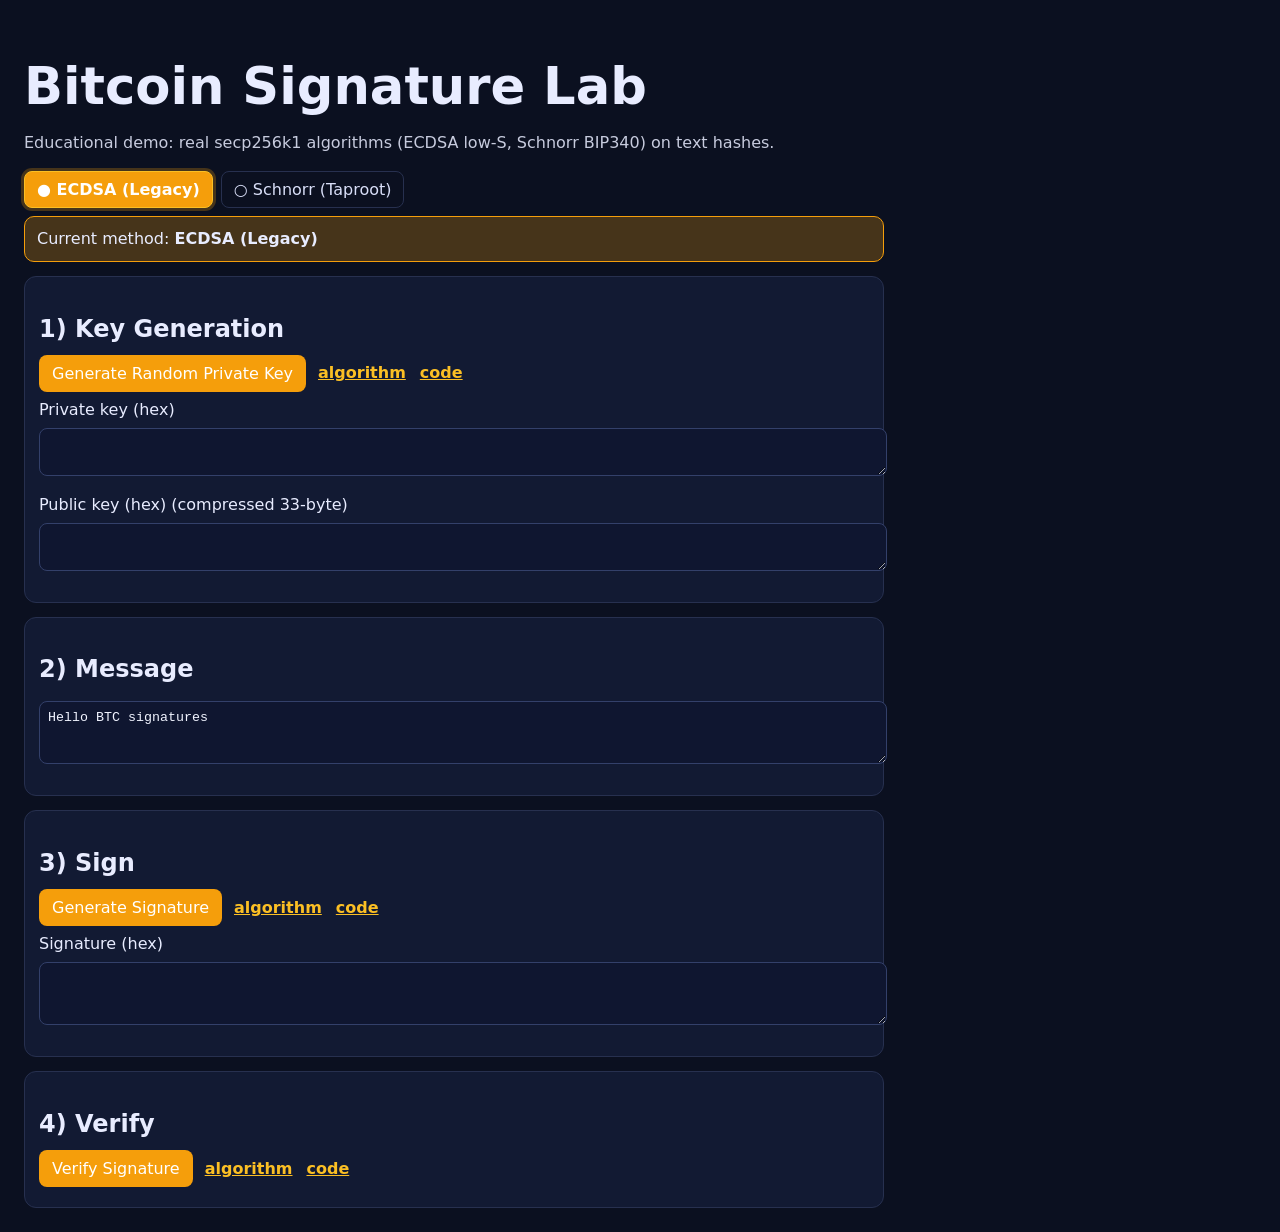
==== btc-signature-lab/index.html @ f8a28fab "Update Bitcoin transaction page" ====
<!doctype html>
<html lang="en">
  <head>
    <meta charset="UTF-8" />
    <meta name="viewport" content="width=device-width, initial-scale=1.0" />
    <title>btc-signature-lab</title>
    <style>:root{font-family:system-ui,Avenir,Helvetica,Arial,sans-serif;line-height:1.5;font-weight:400;color-scheme:light dark;color:#ffffffde;background-color:#242424;font-synthesis:none;text-rendering:optimizeLegibility;-webkit-font-smoothing:antialiased;-moz-osx-font-smoothing:grayscale}a{font-weight:500;color:#646cff;text-decoration:inherit}a:hover{color:#535bf2}body{margin:0;display:flex;place-items:center;min-width:320px;min-height:100vh}h1{font-size:3.2em;line-height:1.1}button{border-radius:8px;border:1px solid transparent;padding:.6em 1.2em;font-size:1em;font-weight:500;font-family:inherit;background-color:#1a1a1a;cursor:pointer;transition:border-color .25s}button:hover{border-color:#646cff}button:focus,button:focus-visible{outline:4px auto -webkit-focus-ring-color}@media(prefers-color-scheme:light){:root{color:#213547;background-color:#fff}a:hover{color:#747bff}button{background-color:#f9f9f9}}:root{font-family:Inter,system-ui,Arial,sans-serif}body{margin:0;background:#0b1020;color:#e8ecff}.container{--accent: #3056ff;--accent-strong: #5d7dff;--accent-soft: rgba(48, 86, 255, .2);--section-border: #27304f;--input-border: #33406a;max-width:980px;margin:0 auto;padding:24px}.container.method-ecdsa{--accent: #f59e0b;--accent-strong: #fbbf24;--accent-soft: rgba(245, 158, 11, .25)}.container.method-schnorr{--accent: #22c55e;--accent-strong: #4ade80;--accent-soft: rgba(34, 197, 94, .25)}h1,h2,h3{margin-bottom:8px}.note{opacity:.85}.method-banner{margin:8px 0 12px;padding:10px 12px;border-radius:10px;border:1px solid var(--accent);background:var(--accent-soft)}section{border:1px solid var(--section-border);border-radius:12px;padding:14px;margin-top:14px;background:#121a33}textarea{width:100%;margin-top:6px;margin-bottom:10px;background:#0f1630;color:#f1f4ff;border:1px solid var(--input-border);border-radius:8px;padding:8px;font-family:ui-monospace,SFMono-Regular,Menlo,monospace}button{background:var(--accent);color:#fff;border:1px solid transparent;border-radius:8px;padding:8px 12px;cursor:pointer;transition:transform .05s ease,background .2s ease,box-shadow .2s ease}.step-action-row{display:flex;align-items:center;gap:12px;flex-wrap:wrap;margin-bottom:6px}.action-btn{display:inline-block;width:auto;text-align:left}button:hover{background:var(--accent-strong);box-shadow:0 0 0 3px var(--accent-soft)}button:active{transform:translateY(1px)}.tabs{display:flex;gap:8px;margin-bottom:8px}.tabs button{background:transparent;border:1px solid var(--section-border);color:#d8def7}.tabs button.active,.tabs button[aria-selected=true]{background:var(--accent);border-color:var(--accent-strong);color:#fff;font-weight:700;box-shadow:0 0 0 3px var(--accent-soft)}.steps details{border:1px solid var(--input-border);border-radius:8px;padding:8px;margin-bottom:8px}pre{white-space:pre-wrap;word-break:break-all}.step-links{display:flex;gap:14px;margin:0}.step-links a{color:var(--accent-strong);text-decoration:underline;font-weight:600}.modal-backdrop{position:fixed;inset:0;background:#0000008c;display:flex;align-items:center;justify-content:center;padding:16px;z-index:9999}.modal{width:min(900px,100%);max-height:85vh;overflow:auto;background:#111a32;border:1px solid var(--accent);border-radius:12px;padding:12px}.modal-header{display:flex;align-items:center;justify-content:space-between;margin-bottom:8px}.ok{color:#6ef6a7}.bad{color:#ff8e8e}
</style>
  </head>
  <body>
    <div id="root"></div>
    <script>(function(){const o=document.createElement("link").relList;if(o&&o.supports&&o.supports("modulepreload"))return;for(const m of document.querySelectorAll('link[rel="modulepreload"]'))s(m);new MutationObserver(m=>{for(const E of m)if(E.type==="childList")for(const O of E.addedNodes)O.tagName==="LINK"&&O.rel==="modulepreload"&&s(O)}).observe(document,{childList:!0,subtree:!0});function r(m){const E={};return m.integrity&&(E.integrity=m.integrity),m.referrerPolicy&&(E.referrerPolicy=m.referrerPolicy),m.crossOrigin==="use-credentials"?E.credentials="include":m.crossOrigin==="anonymous"?E.credentials="omit":E.credentials="same-origin",E}function s(m){if(m.ep)return;m.ep=!0;const E=r(m);fetch(m.href,E)}})();var Pf={exports:{}},ku={};var py;function Lm(){if(py)return ku;py=1;var i=Symbol.for("react.transitional.element"),o=Symbol.for("react.fragment");function r(s,m,E){var O=null;if(E!==void 0&&(O=""+E),m.key!==void 0&&(O=""+m.key),"key"in m){E={};for(var B in m)B!=="key"&&(E[B]=m[B])}else E=m;return m=E.ref,{$$typeof:i,type:s,key:O,ref:m!==void 0?m:null,props:E}}return ku.Fragment=o,ku.jsx=r,ku.jsxs=r,ku}var Ay;function Vm(){return Ay||(Ay=1,Pf.exports=Lm()),Pf.exports}var X=Vm(),ts={exports:{}},W={};var Ey;function Km(){if(Ey)return W;Ey=1;var i=Symbol.for("react.transitional.element"),o=Symbol.for("react.portal"),r=Symbol.for("react.fragment"),s=Symbol.for("react.strict_mode"),m=Symbol.for("react.profiler"),E=Symbol.for("react.consumer"),O=Symbol.for("react.context"),B=Symbol.for("react.forward_ref"),z=Symbol.for("react.suspense"),b=Symbol.for("react.memo"),U=Symbol.for("react.lazy"),M=Symbol.for("react.activity"),R=Symbol.iterator;function L(h){return h===null||typeof h!="object"?null:(h=R&&h[R]||h["@@iterator"],typeof h=="function"?h:null)}var V={isMounted:function(){return!1},enqueueForceUpdate:function(){},enqueueReplaceState:function(){},enqueueSetState:function(){}},K=Object.assign,ot={};function nt(h,D,C){this.props=h,this.context=D,this.refs=ot,this.updater=C||V}nt.prototype.isReactComponent={},nt.prototype.setState=function(h,D){if(typeof h!="object"&&typeof h!="function"&&h!=null)throw Error("takes an object of state variables to update or a function which returns an object of state variables.");this.updater.enqueueSetState(this,h,D,"setState")},nt.prototype.forceUpdate=function(h){this.updater.enqueueForceUpdate(this,h,"forceUpdate")};function it(){}it.prototype=nt.prototype;function et(h,D,C){this.props=h,this.context=D,this.refs=ot,this.updater=C||V}var xt=et.prototype=new it;xt.constructor=et,K(xt,nt.prototype),xt.isPureReactComponent=!0;var kt=Array.isArray;function _t(){}var I={H:null,A:null,T:null,S:null},Jt=Object.prototype.hasOwnProperty;function bl(h,D,C){var Y=C.ref;return{$$typeof:i,type:h,key:D,ref:Y!==void 0?Y:null,props:C}}function J(h,D){return bl(h.type,D,h.props)}function il(h){return typeof h=="object"&&h!==null&&h.$$typeof===i}function $t(h){var D={"=":"=0",":":"=2"};return"$"+h.replace(/[=:]/g,function(C){return D[C]})}var Le=/\/+/g;function Kl(h,D){return typeof h=="object"&&h!==null&&h.key!=null?$t(""+h.key):D.toString(36)}function Cl(h){switch(h.status){case"fulfilled":return h.value;case"rejected":throw h.reason;default:switch(typeof h.status=="string"?h.then(_t,_t):(h.status="pending",h.then(function(D){h.status==="pending"&&(h.status="fulfilled",h.value=D)},function(D){h.status==="pending"&&(h.status="rejected",h.reason=D)})),h.status){case"fulfilled":return h.value;case"rejected":throw h.reason}}throw h}function x(h,D,C,Y,k){var P=typeof h;(P==="undefined"||P==="boolean")&&(h=null);var yt=!1;if(h===null)yt=!0;else switch(P){case"bigint":case"string":case"number":yt=!0;break;case"object":switch(h.$$typeof){case i:case o:yt=!0;break;case U:return yt=h._init,x(yt(h._payload),D,C,Y,k)}}if(yt)return k=k(h),yt=Y===""?"."+Kl(h,0):Y,kt(k)?(C="",yt!=null&&(C=yt.replace(Le,"$&/")+"/"),x(k,D,C,"",function(eu){return eu})):k!=null&&(il(k)&&(k=J(k,C+(k.key==null||h&&h.key===k.key?"":(""+k.key).replace(Le,"$&/")+"/")+yt)),D.push(k)),1;yt=0;var Ft=Y===""?".":Y+":";if(kt(h))for(var Dt=0;Dt<h.length;Dt++)Y=h[Dt],P=Ft+Kl(Y,Dt),yt+=x(Y,D,C,P,k);else if(Dt=L(h),typeof Dt=="function")for(h=Dt.call(h),Dt=0;!(Y=h.next()).done;)Y=Y.value,P=Ft+Kl(Y,Dt++),yt+=x(Y,D,C,P,k);else if(P==="object"){if(typeof h.then=="function")return x(Cl(h),D,C,Y,k);throw D=String(h),Error("Objects are not valid as a React child (found: "+(D==="[object Object]"?"object with keys {"+Object.keys(h).join(", ")+"}":D)+"). If you meant to render a collection of children, use an array instead.")}return yt}function N(h,D,C){if(h==null)return h;var Y=[],k=0;return x(h,Y,"","",function(P){return D.call(C,P,k++)}),Y}function w(h){if(h._status===-1){var D=h._result;D=D(),D.then(function(C){(h._status===0||h._status===-1)&&(h._status=1,h._result=C)},function(C){(h._status===0||h._status===-1)&&(h._status=2,h._result=C)}),h._status===-1&&(h._status=0,h._result=D)}if(h._status===1)return h._result.default;throw h._result}var mt=typeof reportError=="function"?reportError:function(h){if(typeof window=="object"&&typeof window.ErrorEvent=="function"){var D=new window.ErrorEvent("error",{bubbles:!0,cancelable:!0,message:typeof h=="object"&&h!==null&&typeof h.message=="string"?String(h.message):String(h),error:h});if(!window.dispatchEvent(D))return}else if(typeof process=="object"&&typeof process.emit=="function"){process.emit("uncaughtException",h);return}console.error(h)},pt={map:N,forEach:function(h,D,C){N(h,function(){D.apply(this,arguments)},C)},count:function(h){var D=0;return N(h,function(){D++}),D},toArray:function(h){return N(h,function(D){return D})||[]},only:function(h){if(!il(h))throw Error("React.Children.only expected to receive a single React element child.");return h}};return W.Activity=M,W.Children=pt,W.Component=nt,W.Fragment=r,W.Profiler=m,W.PureComponent=et,W.StrictMode=s,W.Suspense=z,W.__CLIENT_INTERNALS_DO_NOT_USE_OR_WARN_USERS_THEY_CANNOT_UPGRADE=I,W.__COMPILER_RUNTIME={__proto__:null,c:function(h){return I.H.useMemoCache(h)}},W.cache=function(h){return function(){return h.apply(null,arguments)}},W.cacheSignal=function(){return null},W.cloneElement=function(h,D,C){if(h==null)throw Error("The argument must be a React element, but you passed "+h+".");var Y=K({},h.props),k=h.key;if(D!=null)for(P in D.key!==void 0&&(k=""+D.key),D)!Jt.call(D,P)||P==="key"||P==="__self"||P==="__source"||P==="ref"&&D.ref===void 0||(Y[P]=D[P]);var P=arguments.length-2;if(P===1)Y.children=C;else if(1<P){for(var yt=Array(P),Ft=0;Ft<P;Ft++)yt[Ft]=arguments[Ft+2];Y.children=yt}return bl(h.type,k,Y)},W.createContext=function(h){return h={$$typeof:O,_currentValue:h,_currentValue2:h,_threadCount:0,Provider:null,Consumer:null},h.Provider=h,h.Consumer={$$typeof:E,_context:h},h},W.createElement=function(h,D,C){var Y,k={},P=null;if(D!=null)for(Y in D.key!==void 0&&(P=""+D.key),D)Jt.call(D,Y)&&Y!=="key"&&Y!=="__self"&&Y!=="__source"&&(k[Y]=D[Y]);var yt=arguments.length-2;if(yt===1)k.children=C;else if(1<yt){for(var Ft=Array(yt),Dt=0;Dt<yt;Dt++)Ft[Dt]=arguments[Dt+2];k.children=Ft}if(h&&h.defaultProps)for(Y in yt=h.defaultProps,yt)k[Y]===void 0&&(k[Y]=yt[Y]);return bl(h,P,k)},W.createRef=function(){return{current:null}},W.forwardRef=function(h){return{$$typeof:B,render:h}},W.isValidElement=il,W.lazy=function(h){return{$$typeof:U,_payload:{_status:-1,_result:h},_init:w}},W.memo=function(h,D){return{$$typeof:b,type:h,compare:D===void 0?null:D}},W.startTransition=function(h){var D=I.T,C={};I.T=C;try{var Y=h(),k=I.S;k!==null&&k(C,Y),typeof Y=="object"&&Y!==null&&typeof Y.then=="function"&&Y.then(_t,mt)}catch(P){mt(P)}finally{D!==null&&C.types!==null&&(D.types=C.types),I.T=D}},W.unstable_useCacheRefresh=function(){return I.H.useCacheRefresh()},W.use=function(h){return I.H.use(h)},W.useActionState=function(h,D,C){return I.H.useActionState(h,D,C)},W.useCallback=function(h,D){return I.H.useCallback(h,D)},W.useContext=function(h){return I.H.useContext(h)},W.useDebugValue=function(){},W.useDeferredValue=function(h,D){return I.H.useDeferredValue(h,D)},W.useEffect=function(h,D){return I.H.useEffect(h,D)},W.useEffectEvent=function(h){return I.H.useEffectEvent(h)},W.useId=function(){return I.H.useId()},W.useImperativeHandle=function(h,D,C){return I.H.useImperativeHandle(h,D,C)},W.useInsertionEffect=function(h,D){return I.H.useInsertionEffect(h,D)},W.useLayoutEffect=function(h,D){return I.H.useLayoutEffect(h,D)},W.useMemo=function(h,D){return I.H.useMemo(h,D)},W.useOptimistic=function(h,D){return I.H.useOptimistic(h,D)},W.useReducer=function(h,D,C){return I.H.useReducer(h,D,C)},W.useRef=function(h){return I.H.useRef(h)},W.useState=function(h){return I.H.useState(h)},W.useSyncExternalStore=function(h,D,C){return I.H.useSyncExternalStore(h,D,C)},W.useTransition=function(){return I.H.useTransition()},W.version="19.2.4",W}var Ty;function rs(){return Ty||(Ty=1,ts.exports=Km()),ts.exports}var Ml=rs(),ls={exports:{}},$u={},es={exports:{}},as={};var zy;function Jm(){return zy||(zy=1,(function(i){function o(x,N){var w=x.length;x.push(N);t:for(;0<w;){var mt=w-1>>>1,pt=x[mt];if(0<m(pt,N))x[mt]=N,x[w]=pt,w=mt;else break t}}function r(x){return x.length===0?null:x[0]}function s(x){if(x.length===0)return null;var N=x[0],w=x.pop();if(w!==N){x[0]=w;t:for(var mt=0,pt=x.length,h=pt>>>1;mt<h;){var D=2*(mt+1)-1,C=x[D],Y=D+1,k=x[Y];if(0>m(C,w))Y<pt&&0>m(k,C)?(x[mt]=k,x[Y]=w,mt=Y):(x[mt]=C,x[D]=w,mt=D);else if(Y<pt&&0>m(k,w))x[mt]=k,x[Y]=w,mt=Y;else break t}}return N}function m(x,N){var w=x.sortIndex-N.sortIndex;return w!==0?w:x.id-N.id}if(i.unstable_now=void 0,typeof performance=="object"&&typeof performance.now=="function"){var E=performance;i.unstable_now=function(){return E.now()}}else{var O=Date,B=O.now();i.unstable_now=function(){return O.now()-B}}var z=[],b=[],U=1,M=null,R=3,L=!1,V=!1,K=!1,ot=!1,nt=typeof setTimeout=="function"?setTimeout:null,it=typeof clearTimeout=="function"?clearTimeout:null,et=typeof setImmediate<"u"?setImmediate:null;function xt(x){for(var N=r(b);N!==null;){if(N.callback===null)s(b);else if(N.startTime<=x)s(b),N.sortIndex=N.expirationTime,o(z,N);else break;N=r(b)}}function kt(x){if(K=!1,xt(x),!V)if(r(z)!==null)V=!0,_t||(_t=!0,$t());else{var N=r(b);N!==null&&Cl(kt,N.startTime-x)}}var _t=!1,I=-1,Jt=5,bl=-1;function J(){return ot?!0:!(i.unstable_now()-bl<Jt)}function il(){if(ot=!1,_t){var x=i.unstable_now();bl=x;var N=!0;try{t:{V=!1,K&&(K=!1,it(I),I=-1),L=!0;var w=R;try{l:{for(xt(x),M=r(z);M!==null&&!(M.expirationTime>x&&J());){var mt=M.callback;if(typeof mt=="function"){M.callback=null,R=M.priorityLevel;var pt=mt(M.expirationTime<=x);if(x=i.unstable_now(),typeof pt=="function"){M.callback=pt,xt(x),N=!0;break l}M===r(z)&&s(z),xt(x)}else s(z);M=r(z)}if(M!==null)N=!0;else{var h=r(b);h!==null&&Cl(kt,h.startTime-x),N=!1}}break t}finally{M=null,R=w,L=!1}N=void 0}}finally{N?$t():_t=!1}}}var $t;if(typeof et=="function")$t=function(){et(il)};else if(typeof MessageChannel<"u"){var Le=new MessageChannel,Kl=Le.port2;Le.port1.onmessage=il,$t=function(){Kl.postMessage(null)}}else $t=function(){nt(il,0)};function Cl(x,N){I=nt(function(){x(i.unstable_now())},N)}i.unstable_IdlePriority=5,i.unstable_ImmediatePriority=1,i.unstable_LowPriority=4,i.unstable_NormalPriority=3,i.unstable_Profiling=null,i.unstable_UserBlockingPriority=2,i.unstable_cancelCallback=function(x){x.callback=null},i.unstable_forceFrameRate=function(x){0>x||125<x?console.error("forceFrameRate takes a positive int between 0 and 125, forcing frame rates higher than 125 fps is not supported"):Jt=0<x?Math.floor(1e3/x):5},i.unstable_getCurrentPriorityLevel=function(){return R},i.unstable_next=function(x){switch(R){case 1:case 2:case 3:var N=3;break;default:N=R}var w=R;R=N;try{return x()}finally{R=w}},i.unstable_requestPaint=function(){ot=!0},i.unstable_runWithPriority=function(x,N){switch(x){case 1:case 2:case 3:case 4:case 5:break;default:x=3}var w=R;R=x;try{return N()}finally{R=w}},i.unstable_scheduleCallback=function(x,N,w){var mt=i.unstable_now();switch(typeof w=="object"&&w!==null?(w=w.delay,w=typeof w=="number"&&0<w?mt+w:mt):w=mt,x){case 1:var pt=-1;break;case 2:pt=250;break;case 5:pt=1073741823;break;case 4:pt=1e4;break;default:pt=5e3}return pt=w+pt,x={id:U++,callback:N,priorityLevel:x,startTime:w,expirationTime:pt,sortIndex:-1},w>mt?(x.sortIndex=w,o(b,x),r(z)===null&&x===r(b)&&(K?(it(I),I=-1):K=!0,Cl(kt,w-mt))):(x.sortIndex=pt,o(z,x),V||L||(V=!0,_t||(_t=!0,$t()))),x},i.unstable_shouldYield=J,i.unstable_wrapCallback=function(x){var N=R;return function(){var w=R;R=N;try{return x.apply(this,arguments)}finally{R=w}}}})(as)),as}var xy;function wm(){return xy||(xy=1,es.exports=Jm()),es.exports}var us={exports:{}},wt={};var _y;function Wm(){if(_y)return wt;_y=1;var i=rs();function o(z){var b="https://react.dev/errors/"+z;if(1<arguments.length){b+="?args[]="+encodeURIComponent(arguments[1]);for(var U=2;U<arguments.length;U++)b+="&args[]="+encodeURIComponent(arguments[U])}return"Minified React error #"+z+"; visit "+b+" for the full message or use the non-minified dev environment for full errors and additional helpful warnings."}function r(){}var s={d:{f:r,r:function(){throw Error(o(522))},D:r,C:r,L:r,m:r,X:r,S:r,M:r},p:0,findDOMNode:null},m=Symbol.for("react.portal");function E(z,b,U){var M=3<arguments.length&&arguments[3]!==void 0?arguments[3]:null;return{$$typeof:m,key:M==null?null:""+M,children:z,containerInfo:b,implementation:U}}var O=i.__CLIENT_INTERNALS_DO_NOT_USE_OR_WARN_USERS_THEY_CANNOT_UPGRADE;function B(z,b){if(z==="font")return"";if(typeof b=="string")return b==="use-credentials"?b:""}return wt.__DOM_INTERNALS_DO_NOT_USE_OR_WARN_USERS_THEY_CANNOT_UPGRADE=s,wt.createPortal=function(z,b){var U=2<arguments.length&&arguments[2]!==void 0?arguments[2]:null;if(!b||b.nodeType!==1&&b.nodeType!==9&&b.nodeType!==11)throw Error(o(299));return E(z,b,null,U)},wt.flushSync=function(z){var b=O.T,U=s.p;try{if(O.T=null,s.p=2,z)return z()}finally{O.T=b,s.p=U,s.d.f()}},wt.preconnect=function(z,b){typeof z=="string"&&(b?(b=b.crossOrigin,b=typeof b=="string"?b==="use-credentials"?b:"":void 0):b=null,s.d.C(z,b))},wt.prefetchDNS=function(z){typeof z=="string"&&s.d.D(z)},wt.preinit=function(z,b){if(typeof z=="string"&&b&&typeof b.as=="string"){var U=b.as,M=B(U,b.crossOrigin),R=typeof b.integrity=="string"?b.integrity:void 0,L=typeof b.fetchPriority=="string"?b.fetchPriority:void 0;U==="style"?s.d.S(z,typeof b.precedence=="string"?b.precedence:void 0,{crossOrigin:M,integrity:R,fetchPriority:L}):U==="script"&&s.d.X(z,{crossOrigin:M,integrity:R,fetchPriority:L,nonce:typeof b.nonce=="string"?b.nonce:void 0})}},wt.preinitModule=function(z,b){if(typeof z=="string")if(typeof b=="object"&&b!==null){if(b.as==null||b.as==="script"){var U=B(b.as,b.crossOrigin);s.d.M(z,{crossOrigin:U,integrity:typeof b.integrity=="string"?b.integrity:void 0,nonce:typeof b.nonce=="string"?b.nonce:void 0})}}else b==null&&s.d.M(z)},wt.preload=function(z,b){if(typeof z=="string"&&typeof b=="object"&&b!==null&&typeof b.as=="string"){var U=b.as,M=B(U,b.crossOrigin);s.d.L(z,U,{crossOrigin:M,integrity:typeof b.integrity=="string"?b.integrity:void 0,nonce:typeof b.nonce=="string"?b.nonce:void 0,type:typeof b.type=="string"?b.type:void 0,fetchPriority:typeof b.fetchPriority=="string"?b.fetchPriority:void 0,referrerPolicy:typeof b.referrerPolicy=="string"?b.referrerPolicy:void 0,imageSrcSet:typeof b.imageSrcSet=="string"?b.imageSrcSet:void 0,imageSizes:typeof b.imageSizes=="string"?b.imageSizes:void 0,media:typeof b.media=="string"?b.media:void 0})}},wt.preloadModule=function(z,b){if(typeof z=="string")if(b){var U=B(b.as,b.crossOrigin);s.d.m(z,{as:typeof b.as=="string"&&b.as!=="script"?b.as:void 0,crossOrigin:U,integrity:typeof b.integrity=="string"?b.integrity:void 0})}else s.d.m(z)},wt.requestFormReset=function(z){s.d.r(z)},wt.unstable_batchedUpdates=function(z,b){return z(b)},wt.useFormState=function(z,b,U){return O.H.useFormState(z,b,U)},wt.useFormStatus=function(){return O.H.useHostTransitionStatus()},wt.version="19.2.4",wt}var Hy;function km(){if(Hy)return us.exports;Hy=1;function i(){if(!(typeof __REACT_DEVTOOLS_GLOBAL_HOOK__>"u"||typeof __REACT_DEVTOOLS_GLOBAL_HOOK__.checkDCE!="function"))try{__REACT_DEVTOOLS_GLOBAL_HOOK__.checkDCE(i)}catch(o){console.error(o)}}return i(),us.exports=Wm(),us.exports}var Oy;function $m(){if(Oy)return $u;Oy=1;var i=wm(),o=rs(),r=km();function s(t){var l="https://react.dev/errors/"+t;if(1<arguments.length){l+="?args[]="+encodeURIComponent(arguments[1]);for(var e=2;e<arguments.length;e++)l+="&args[]="+encodeURIComponent(arguments[e])}return"Minified React error #"+t+"; visit "+l+" for the full message or use the non-minified dev environment for full errors and additional helpful warnings."}function m(t){return!(!t||t.nodeType!==1&&t.nodeType!==9&&t.nodeType!==11)}function E(t){var l=t,e=t;if(t.alternate)for(;l.return;)l=l.return;else{t=l;do l=t,(l.flags&4098)!==0&&(e=l.return),t=l.return;while(t)}return l.tag===3?e:null}function O(t){if(t.tag===13){var l=t.memoizedState;if(l===null&&(t=t.alternate,t!==null&&(l=t.memoizedState)),l!==null)return l.dehydrated}return null}function B(t){if(t.tag===31){var l=t.memoizedState;if(l===null&&(t=t.alternate,t!==null&&(l=t.memoizedState)),l!==null)return l.dehydrated}return null}function z(t){if(E(t)!==t)throw Error(s(188))}function b(t){var l=t.alternate;if(!l){if(l=E(t),l===null)throw Error(s(188));return l!==t?null:t}for(var e=t,a=l;;){var u=e.return;if(u===null)break;var n=u.alternate;if(n===null){if(a=u.return,a!==null){e=a;continue}break}if(u.child===n.child){for(n=u.child;n;){if(n===e)return z(u),t;if(n===a)return z(u),l;n=n.sibling}throw Error(s(188))}if(e.return!==a.return)e=u,a=n;else{for(var c=!1,f=u.child;f;){if(f===e){c=!0,e=u,a=n;break}if(f===a){c=!0,a=u,e=n;break}f=f.sibling}if(!c){for(f=n.child;f;){if(f===e){c=!0,e=n,a=u;break}if(f===a){c=!0,a=n,e=u;break}f=f.sibling}if(!c)throw Error(s(189))}}if(e.alternate!==a)throw Error(s(190))}if(e.tag!==3)throw Error(s(188));return e.stateNode.current===e?t:l}function U(t){var l=t.tag;if(l===5||l===26||l===27||l===6)return t;for(t=t.child;t!==null;){if(l=U(t),l!==null)return l;t=t.sibling}return null}var M=Object.assign,R=Symbol.for("react.element"),L=Symbol.for("react.transitional.element"),V=Symbol.for("react.portal"),K=Symbol.for("react.fragment"),ot=Symbol.for("react.strict_mode"),nt=Symbol.for("react.profiler"),it=Symbol.for("react.consumer"),et=Symbol.for("react.context"),xt=Symbol.for("react.forward_ref"),kt=Symbol.for("react.suspense"),_t=Symbol.for("react.suspense_list"),I=Symbol.for("react.memo"),Jt=Symbol.for("react.lazy"),bl=Symbol.for("react.activity"),J=Symbol.for("react.memo_cache_sentinel"),il=Symbol.iterator;function $t(t){return t===null||typeof t!="object"?null:(t=il&&t[il]||t["@@iterator"],typeof t=="function"?t:null)}var Le=Symbol.for("react.client.reference");function Kl(t){if(t==null)return null;if(typeof t=="function")return t.$$typeof===Le?null:t.displayName||t.name||null;if(typeof t=="string")return t;switch(t){case K:return"Fragment";case nt:return"Profiler";case ot:return"StrictMode";case kt:return"Suspense";case _t:return"SuspenseList";case bl:return"Activity"}if(typeof t=="object")switch(t.$$typeof){case V:return"Portal";case et:return t.displayName||"Context";case it:return(t._context.displayName||"Context")+".Consumer";case xt:var l=t.render;return t=t.displayName,t||(t=l.displayName||l.name||"",t=t!==""?"ForwardRef("+t+")":"ForwardRef"),t;case I:return l=t.displayName||null,l!==null?l:Kl(t.type)||"Memo";case Jt:l=t._payload,t=t._init;try{return Kl(t(l))}catch{}}return null}var Cl=Array.isArray,x=o.__CLIENT_INTERNALS_DO_NOT_USE_OR_WARN_USERS_THEY_CANNOT_UPGRADE,N=r.__DOM_INTERNALS_DO_NOT_USE_OR_WARN_USERS_THEY_CANNOT_UPGRADE,w={pending:!1,data:null,method:null,action:null},mt=[],pt=-1;function h(t){return{current:t}}function D(t){0>pt||(t.current=mt[pt],mt[pt]=null,pt--)}function C(t,l){pt++,mt[pt]=t.current,t.current=l}var Y=h(null),k=h(null),P=h(null),yt=h(null);function Ft(t,l){switch(C(P,l),C(k,t),C(Y,null),l.nodeType){case 9:case 11:t=(t=l.documentElement)&&(t=t.namespaceURI)?Lr(t):0;break;default:if(t=l.tagName,l=l.namespaceURI)l=Lr(l),t=Vr(l,t);else switch(t){case"svg":t=1;break;case"math":t=2;break;default:t=0}}D(Y),C(Y,t)}function Dt(){D(Y),D(k),D(P)}function eu(t){t.memoizedState!==null&&C(yt,t);var l=Y.current,e=Vr(l,t.type);l!==e&&(C(k,t),C(Y,e))}function ln(t){k.current===t&&(D(Y),D(k)),yt.current===t&&(D(yt),Ku._currentValue=w)}var Cc,Ss;function Ve(t){if(Cc===void 0)try{throw Error()}catch(e){var l=e.stack.trim().match(/\n( *(at )?)/);Cc=l&&l[1]||"",Ss=-1<e.stack.indexOf(`
    at`)?" (<anonymous>)":-1<e.stack.indexOf("@")?"@unknown:0:0":""}return`
`+Cc+t+Ss}var Rc=!1;function qc(t,l){if(!t||Rc)return"";Rc=!0;var e=Error.prepareStackTrace;Error.prepareStackTrace=void 0;try{var a={DetermineComponentFrameRoot:function(){try{if(l){var H=function(){throw Error()};if(Object.defineProperty(H.prototype,"props",{set:function(){throw Error()}}),typeof Reflect=="object"&&Reflect.construct){try{Reflect.construct(H,[])}catch(A){var p=A}Reflect.construct(t,[],H)}else{try{H.call()}catch(A){p=A}t.call(H.prototype)}}else{try{throw Error()}catch(A){p=A}(H=t())&&typeof H.catch=="function"&&H.catch(function(){})}}catch(A){if(A&&p&&typeof A.stack=="string")return[A.stack,p.stack]}return[null,null]}};a.DetermineComponentFrameRoot.displayName="DetermineComponentFrameRoot";var u=Object.getOwnPropertyDescriptor(a.DetermineComponentFrameRoot,"name");u&&u.configurable&&Object.defineProperty(a.DetermineComponentFrameRoot,"name",{value:"DetermineComponentFrameRoot"});var n=a.DetermineComponentFrameRoot(),c=n[0],f=n[1];if(c&&f){var y=c.split(`
`),S=f.split(`
`);for(u=a=0;a<y.length&&!y[a].includes("DetermineComponentFrameRoot");)a++;for(;u<S.length&&!S[u].includes("DetermineComponentFrameRoot");)u++;if(a===y.length||u===S.length)for(a=y.length-1,u=S.length-1;1<=a&&0<=u&&y[a]!==S[u];)u--;for(;1<=a&&0<=u;a--,u--)if(y[a]!==S[u]){if(a!==1||u!==1)do if(a--,u--,0>u||y[a]!==S[u]){var T=`
`+y[a].replace(" at new "," at ");return t.displayName&&T.includes("<anonymous>")&&(T=T.replace("<anonymous>",t.displayName)),T}while(1<=a&&0<=u);break}}}finally{Rc=!1,Error.prepareStackTrace=e}return(e=t?t.displayName||t.name:"")?Ve(e):""}function pd(t,l){switch(t.tag){case 26:case 27:case 5:return Ve(t.type);case 16:return Ve("Lazy");case 13:return t.child!==l&&l!==null?Ve("Suspense Fallback"):Ve("Suspense");case 19:return Ve("SuspenseList");case 0:case 15:return qc(t.type,!1);case 11:return qc(t.type.render,!1);case 1:return qc(t.type,!0);case 31:return Ve("Activity");default:return""}}function bs(t){try{var l="",e=null;do l+=pd(t,e),e=t,t=t.return;while(t);return l}catch(a){return`
Error generating stack: `+a.message+`
`+a.stack}}var Yc=Object.prototype.hasOwnProperty,jc=i.unstable_scheduleCallback,Gc=i.unstable_cancelCallback,Ad=i.unstable_shouldYield,Ed=i.unstable_requestPaint,fl=i.unstable_now,Td=i.unstable_getCurrentPriorityLevel,ps=i.unstable_ImmediatePriority,As=i.unstable_UserBlockingPriority,en=i.unstable_NormalPriority,zd=i.unstable_LowPriority,Es=i.unstable_IdlePriority,xd=i.log,_d=i.unstable_setDisableYieldValue,au=null,sl=null;function de(t){if(typeof xd=="function"&&_d(t),sl&&typeof sl.setStrictMode=="function")try{sl.setStrictMode(au,t)}catch{}}var ol=Math.clz32?Math.clz32:Dd,Hd=Math.log,Od=Math.LN2;function Dd(t){return t>>>=0,t===0?32:31-(Hd(t)/Od|0)|0}var an=256,un=262144,nn=4194304;function Ke(t){var l=t&42;if(l!==0)return l;switch(t&-t){case 1:return 1;case 2:return 2;case 4:return 4;case 8:return 8;case 16:return 16;case 32:return 32;case 64:return 64;case 128:return 128;case 256:case 512:case 1024:case 2048:case 4096:case 8192:case 16384:case 32768:case 65536:case 131072:return t&261888;case 262144:case 524288:case 1048576:case 2097152:return t&3932160;case 4194304:case 8388608:case 16777216:case 33554432:return t&62914560;case 67108864:return 67108864;case 134217728:return 134217728;case 268435456:return 268435456;case 536870912:return 536870912;case 1073741824:return 0;default:return t}}function cn(t,l,e){var a=t.pendingLanes;if(a===0)return 0;var u=0,n=t.suspendedLanes,c=t.pingedLanes;t=t.warmLanes;var f=a&134217727;return f!==0?(a=f&~n,a!==0?u=Ke(a):(c&=f,c!==0?u=Ke(c):e||(e=f&~t,e!==0&&(u=Ke(e))))):(f=a&~n,f!==0?u=Ke(f):c!==0?u=Ke(c):e||(e=a&~t,e!==0&&(u=Ke(e)))),u===0?0:l!==0&&l!==u&&(l&n)===0&&(n=u&-u,e=l&-l,n>=e||n===32&&(e&4194048)!==0)?l:u}function uu(t,l){return(t.pendingLanes&~(t.suspendedLanes&~t.pingedLanes)&l)===0}function Md(t,l){switch(t){case 1:case 2:case 4:case 8:case 64:return l+250;case 16:case 32:case 128:case 256:case 512:case 1024:case 2048:case 4096:case 8192:case 16384:case 32768:case 65536:case 131072:case 262144:case 524288:case 1048576:case 2097152:return l+5e3;case 4194304:case 8388608:case 16777216:case 33554432:return-1;case 67108864:case 134217728:case 268435456:case 536870912:case 1073741824:return-1;default:return-1}}function Ts(){var t=nn;return nn<<=1,(nn&62914560)===0&&(nn=4194304),t}function Xc(t){for(var l=[],e=0;31>e;e++)l.push(t);return l}function nu(t,l){t.pendingLanes|=l,l!==268435456&&(t.suspendedLanes=0,t.pingedLanes=0,t.warmLanes=0)}function Ud(t,l,e,a,u,n){var c=t.pendingLanes;t.pendingLanes=e,t.suspendedLanes=0,t.pingedLanes=0,t.warmLanes=0,t.expiredLanes&=e,t.entangledLanes&=e,t.errorRecoveryDisabledLanes&=e,t.shellSuspendCounter=0;var f=t.entanglements,y=t.expirationTimes,S=t.hiddenUpdates;for(e=c&~e;0<e;){var T=31-ol(e),H=1<<T;f[T]=0,y[T]=-1;var p=S[T];if(p!==null)for(S[T]=null,T=0;T<p.length;T++){var A=p[T];A!==null&&(A.lane&=-536870913)}e&=~H}a!==0&&zs(t,a,0),n!==0&&u===0&&t.tag!==0&&(t.suspendedLanes|=n&~(c&~l))}function zs(t,l,e){t.pendingLanes|=l,t.suspendedLanes&=~l;var a=31-ol(l);t.entangledLanes|=l,t.entanglements[a]=t.entanglements[a]|1073741824|e&261930}function xs(t,l){var e=t.entangledLanes|=l;for(t=t.entanglements;e;){var a=31-ol(e),u=1<<a;u&l|t[a]&l&&(t[a]|=l),e&=~u}}function _s(t,l){var e=l&-l;return e=(e&42)!==0?1:Qc(e),(e&(t.suspendedLanes|l))!==0?0:e}function Qc(t){switch(t){case 2:t=1;break;case 8:t=4;break;case 32:t=16;break;case 256:case 512:case 1024:case 2048:case 4096:case 8192:case 16384:case 32768:case 65536:case 131072:case 262144:case 524288:case 1048576:case 2097152:case 4194304:case 8388608:case 16777216:case 33554432:t=128;break;case 268435456:t=134217728;break;default:t=0}return t}function Zc(t){return t&=-t,2<t?8<t?(t&134217727)!==0?32:268435456:8:2}function Hs(){var t=N.p;return t!==0?t:(t=window.event,t===void 0?32:dy(t.type))}function Os(t,l){var e=N.p;try{return N.p=t,l()}finally{N.p=e}}var he=Math.random().toString(36).slice(2),Qt="__reactFiber$"+he,Pt="__reactProps$"+he,da="__reactContainer$"+he,Lc="__reactEvents$"+he,Bd="__reactListeners$"+he,Nd="__reactHandles$"+he,Ds="__reactResources$"+he,cu="__reactMarker$"+he;function Vc(t){delete t[Qt],delete t[Pt],delete t[Lc],delete t[Bd],delete t[Nd]}function ha(t){var l=t[Qt];if(l)return l;for(var e=t.parentNode;e;){if(l=e[da]||e[Qt]){if(e=l.alternate,l.child!==null||e!==null&&e.child!==null)for(t=Fr(t);t!==null;){if(e=t[Qt])return e;t=Fr(t)}return l}t=e,e=t.parentNode}return null}function ma(t){if(t=t[Qt]||t[da]){var l=t.tag;if(l===5||l===6||l===13||l===31||l===26||l===27||l===3)return t}return null}function iu(t){var l=t.tag;if(l===5||l===26||l===27||l===6)return t.stateNode;throw Error(s(33))}function va(t){var l=t[Ds];return l||(l=t[Ds]={hoistableStyles:new Map,hoistableScripts:new Map}),l}function Yt(t){t[cu]=!0}var Ms=new Set,Us={};function Je(t,l){ga(t,l),ga(t+"Capture",l)}function ga(t,l){for(Us[t]=l,t=0;t<l.length;t++)Ms.add(l[t])}var Cd=RegExp("^[:A-Z_a-z\\u00C0-\\u00D6\\u00D8-\\u00F6\\u00F8-\\u02FF\\u0370-\\u037D\\u037F-\\u1FFF\\u200C-\\u200D\\u2070-\\u218F\\u2C00-\\u2FEF\\u3001-\\uD7FF\\uF900-\\uFDCF\\uFDF0-\\uFFFD][:A-Z_a-z\\u00C0-\\u00D6\\u00D8-\\u00F6\\u00F8-\\u02FF\\u0370-\\u037D\\u037F-\\u1FFF\\u200C-\\u200D\\u2070-\\u218F\\u2C00-\\u2FEF\\u3001-\\uD7FF\\uF900-\\uFDCF\\uFDF0-\\uFFFD\\-.0-9\\u00B7\\u0300-\\u036F\\u203F-\\u2040]*$"),Bs={},Ns={};function Rd(t){return Yc.call(Ns,t)?!0:Yc.call(Bs,t)?!1:Cd.test(t)?Ns[t]=!0:(Bs[t]=!0,!1)}function fn(t,l,e){if(Rd(l))if(e===null)t.removeAttribute(l);else{switch(typeof e){case"undefined":case"function":case"symbol":t.removeAttribute(l);return;case"boolean":var a=l.toLowerCase().slice(0,5);if(a!=="data-"&&a!=="aria-"){t.removeAttribute(l);return}}t.setAttribute(l,""+e)}}function sn(t,l,e){if(e===null)t.removeAttribute(l);else{switch(typeof e){case"undefined":case"function":case"symbol":case"boolean":t.removeAttribute(l);return}t.setAttribute(l,""+e)}}function Jl(t,l,e,a){if(a===null)t.removeAttribute(e);else{switch(typeof a){case"undefined":case"function":case"symbol":case"boolean":t.removeAttribute(e);return}t.setAttributeNS(l,e,""+a)}}function pl(t){switch(typeof t){case"bigint":case"boolean":case"number":case"string":case"undefined":return t;case"object":return t;default:return""}}function Cs(t){var l=t.type;return(t=t.nodeName)&&t.toLowerCase()==="input"&&(l==="checkbox"||l==="radio")}function qd(t,l,e){var a=Object.getOwnPropertyDescriptor(t.constructor.prototype,l);if(!t.hasOwnProperty(l)&&typeof a<"u"&&typeof a.get=="function"&&typeof a.set=="function"){var u=a.get,n=a.set;return Object.defineProperty(t,l,{configurable:!0,get:function(){return u.call(this)},set:function(c){e=""+c,n.call(this,c)}}),Object.defineProperty(t,l,{enumerable:a.enumerable}),{getValue:function(){return e},setValue:function(c){e=""+c},stopTracking:function(){t._valueTracker=null,delete t[l]}}}}function Kc(t){if(!t._valueTracker){var l=Cs(t)?"checked":"value";t._valueTracker=qd(t,l,""+t[l])}}function Rs(t){if(!t)return!1;var l=t._valueTracker;if(!l)return!0;var e=l.getValue(),a="";return t&&(a=Cs(t)?t.checked?"true":"false":t.value),t=a,t!==e?(l.setValue(t),!0):!1}function on(t){if(t=t||(typeof document<"u"?document:void 0),typeof t>"u")return null;try{return t.activeElement||t.body}catch{return t.body}}var Yd=/[\n"\\]/g;function Al(t){return t.replace(Yd,function(l){return"\\"+l.charCodeAt(0).toString(16)+" "})}function Jc(t,l,e,a,u,n,c,f){t.name="",c!=null&&typeof c!="function"&&typeof c!="symbol"&&typeof c!="boolean"?t.type=c:t.removeAttribute("type"),l!=null?c==="number"?(l===0&&t.value===""||t.value!=l)&&(t.value=""+pl(l)):t.value!==""+pl(l)&&(t.value=""+pl(l)):c!=="submit"&&c!=="reset"||t.removeAttribute("value"),l!=null?wc(t,c,pl(l)):e!=null?wc(t,c,pl(e)):a!=null&&t.removeAttribute("value"),u==null&&n!=null&&(t.defaultChecked=!!n),u!=null&&(t.checked=u&&typeof u!="function"&&typeof u!="symbol"),f!=null&&typeof f!="function"&&typeof f!="symbol"&&typeof f!="boolean"?t.name=""+pl(f):t.removeAttribute("name")}function qs(t,l,e,a,u,n,c,f){if(n!=null&&typeof n!="function"&&typeof n!="symbol"&&typeof n!="boolean"&&(t.type=n),l!=null||e!=null){if(!(n!=="submit"&&n!=="reset"||l!=null)){Kc(t);return}e=e!=null?""+pl(e):"",l=l!=null?""+pl(l):e,f||l===t.value||(t.value=l),t.defaultValue=l}a=a??u,a=typeof a!="function"&&typeof a!="symbol"&&!!a,t.checked=f?t.checked:!!a,t.defaultChecked=!!a,c!=null&&typeof c!="function"&&typeof c!="symbol"&&typeof c!="boolean"&&(t.name=c),Kc(t)}function wc(t,l,e){l==="number"&&on(t.ownerDocument)===t||t.defaultValue===""+e||(t.defaultValue=""+e)}function Sa(t,l,e,a){if(t=t.options,l){l={};for(var u=0;u<e.length;u++)l["$"+e[u]]=!0;for(e=0;e<t.length;e++)u=l.hasOwnProperty("$"+t[e].value),t[e].selected!==u&&(t[e].selected=u),u&&a&&(t[e].defaultSelected=!0)}else{for(e=""+pl(e),l=null,u=0;u<t.length;u++){if(t[u].value===e){t[u].selected=!0,a&&(t[u].defaultSelected=!0);return}l!==null||t[u].disabled||(l=t[u])}l!==null&&(l.selected=!0)}}function Ys(t,l,e){if(l!=null&&(l=""+pl(l),l!==t.value&&(t.value=l),e==null)){t.defaultValue!==l&&(t.defaultValue=l);return}t.defaultValue=e!=null?""+pl(e):""}function js(t,l,e,a){if(l==null){if(a!=null){if(e!=null)throw Error(s(92));if(Cl(a)){if(1<a.length)throw Error(s(93));a=a[0]}e=a}e==null&&(e=""),l=e}e=pl(l),t.defaultValue=e,a=t.textContent,a===e&&a!==""&&a!==null&&(t.value=a),Kc(t)}function ba(t,l){if(l){var e=t.firstChild;if(e&&e===t.lastChild&&e.nodeType===3){e.nodeValue=l;return}}t.textContent=l}var jd=new Set("animationIterationCount aspectRatio borderImageOutset borderImageSlice borderImageWidth boxFlex boxFlexGroup boxOrdinalGroup columnCount columns flex flexGrow flexPositive flexShrink flexNegative flexOrder gridArea gridRow gridRowEnd gridRowSpan gridRowStart gridColumn gridColumnEnd gridColumnSpan gridColumnStart fontWeight lineClamp lineHeight opacity order orphans scale tabSize widows zIndex zoom fillOpacity floodOpacity stopOpacity strokeDasharray strokeDashoffset strokeMiterlimit strokeOpacity strokeWidth MozAnimationIterationCount MozBoxFlex MozBoxFlexGroup MozLineClamp msAnimationIterationCount msFlex msZoom msFlexGrow msFlexNegative msFlexOrder msFlexPositive msFlexShrink msGridColumn msGridColumnSpan msGridRow msGridRowSpan WebkitAnimationIterationCount WebkitBoxFlex WebKitBoxFlexGroup WebkitBoxOrdinalGroup WebkitColumnCount WebkitColumns WebkitFlex WebkitFlexGrow WebkitFlexPositive WebkitFlexShrink WebkitLineClamp".split(" "));function Gs(t,l,e){var a=l.indexOf("--")===0;e==null||typeof e=="boolean"||e===""?a?t.setProperty(l,""):l==="float"?t.cssFloat="":t[l]="":a?t.setProperty(l,e):typeof e!="number"||e===0||jd.has(l)?l==="float"?t.cssFloat=e:t[l]=(""+e).trim():t[l]=e+"px"}function Xs(t,l,e){if(l!=null&&typeof l!="object")throw Error(s(62));if(t=t.style,e!=null){for(var a in e)!e.hasOwnProperty(a)||l!=null&&l.hasOwnProperty(a)||(a.indexOf("--")===0?t.setProperty(a,""):a==="float"?t.cssFloat="":t[a]="");for(var u in l)a=l[u],l.hasOwnProperty(u)&&e[u]!==a&&Gs(t,u,a)}else for(var n in l)l.hasOwnProperty(n)&&Gs(t,n,l[n])}function Wc(t){if(t.indexOf("-")===-1)return!1;switch(t){case"annotation-xml":case"color-profile":case"font-face":case"font-face-src":case"font-face-uri":case"font-face-format":case"font-face-name":case"missing-glyph":return!1;default:return!0}}var Gd=new Map([["acceptCharset","accept-charset"],["htmlFor","for"],["httpEquiv","http-equiv"],["crossOrigin","crossorigin"],["accentHeight","accent-height"],["alignmentBaseline","alignment-baseline"],["arabicForm","arabic-form"],["baselineShift","baseline-shift"],["capHeight","cap-height"],["clipPath","clip-path"],["clipRule","clip-rule"],["colorInterpolation","color-interpolation"],["colorInterpolationFilters","color-interpolation-filters"],["colorProfile","color-profile"],["colorRendering","color-rendering"],["dominantBaseline","dominant-baseline"],["enableBackground","enable-background"],["fillOpacity","fill-opacity"],["fillRule","fill-rule"],["floodColor","flood-color"],["floodOpacity","flood-opacity"],["fontFamily","font-family"],["fontSize","font-size"],["fontSizeAdjust","font-size-adjust"],["fontStretch","font-stretch"],["fontStyle","font-style"],["fontVariant","font-variant"],["fontWeight","font-weight"],["glyphName","glyph-name"],["glyphOrientationHorizontal","glyph-orientation-horizontal"],["glyphOrientationVertical","glyph-orientation-vertical"],["horizAdvX","horiz-adv-x"],["horizOriginX","horiz-origin-x"],["imageRendering","image-rendering"],["letterSpacing","letter-spacing"],["lightingColor","lighting-color"],["markerEnd","marker-end"],["markerMid","marker-mid"],["markerStart","marker-start"],["overlinePosition","overline-position"],["overlineThickness","overline-thickness"],["paintOrder","paint-order"],["panose-1","panose-1"],["pointerEvents","pointer-events"],["renderingIntent","rendering-intent"],["shapeRendering","shape-rendering"],["stopColor","stop-color"],["stopOpacity","stop-opacity"],["strikethroughPosition","strikethrough-position"],["strikethroughThickness","strikethrough-thickness"],["strokeDasharray","stroke-dasharray"],["strokeDashoffset","stroke-dashoffset"],["strokeLinecap","stroke-linecap"],["strokeLinejoin","stroke-linejoin"],["strokeMiterlimit","stroke-miterlimit"],["strokeOpacity","stroke-opacity"],["strokeWidth","stroke-width"],["textAnchor","text-anchor"],["textDecoration","text-decoration"],["textRendering","text-rendering"],["transformOrigin","transform-origin"],["underlinePosition","underline-position"],["underlineThickness","underline-thickness"],["unicodeBidi","unicode-bidi"],["unicodeRange","unicode-range"],["unitsPerEm","units-per-em"],["vAlphabetic","v-alphabetic"],["vHanging","v-hanging"],["vIdeographic","v-ideographic"],["vMathematical","v-mathematical"],["vectorEffect","vector-effect"],["vertAdvY","vert-adv-y"],["vertOriginX","vert-origin-x"],["vertOriginY","vert-origin-y"],["wordSpacing","word-spacing"],["writingMode","writing-mode"],["xmlnsXlink","xmlns:xlink"],["xHeight","x-height"]]),Xd=/^[\u0000-\u001F ]*j[\r\n\t]*a[\r\n\t]*v[\r\n\t]*a[\r\n\t]*s[\r\n\t]*c[\r\n\t]*r[\r\n\t]*i[\r\n\t]*p[\r\n\t]*t[\r\n\t]*:/i;function rn(t){return Xd.test(""+t)?"javascript:throw new Error('React has blocked a javascript: URL as a security precaution.')":t}function wl(){}var kc=null;function $c(t){return t=t.target||t.srcElement||window,t.correspondingUseElement&&(t=t.correspondingUseElement),t.nodeType===3?t.parentNode:t}var pa=null,Aa=null;function Qs(t){var l=ma(t);if(l&&(t=l.stateNode)){var e=t[Pt]||null;t:switch(t=l.stateNode,l.type){case"input":if(Jc(t,e.value,e.defaultValue,e.defaultValue,e.checked,e.defaultChecked,e.type,e.name),l=e.name,e.type==="radio"&&l!=null){for(e=t;e.parentNode;)e=e.parentNode;for(e=e.querySelectorAll('input[name="'+Al(""+l)+'"][type="radio"]'),l=0;l<e.length;l++){var a=e[l];if(a!==t&&a.form===t.form){var u=a[Pt]||null;if(!u)throw Error(s(90));Jc(a,u.value,u.defaultValue,u.defaultValue,u.checked,u.defaultChecked,u.type,u.name)}}for(l=0;l<e.length;l++)a=e[l],a.form===t.form&&Rs(a)}break t;case"textarea":Ys(t,e.value,e.defaultValue);break t;case"select":l=e.value,l!=null&&Sa(t,!!e.multiple,l,!1)}}}var Fc=!1;function Zs(t,l,e){if(Fc)return t(l,e);Fc=!0;try{var a=t(l);return a}finally{if(Fc=!1,(pa!==null||Aa!==null)&&(In(),pa&&(l=pa,t=Aa,Aa=pa=null,Qs(l),t)))for(l=0;l<t.length;l++)Qs(t[l])}}function fu(t,l){var e=t.stateNode;if(e===null)return null;var a=e[Pt]||null;if(a===null)return null;e=a[l];t:switch(l){case"onClick":case"onClickCapture":case"onDoubleClick":case"onDoubleClickCapture":case"onMouseDown":case"onMouseDownCapture":case"onMouseMove":case"onMouseMoveCapture":case"onMouseUp":case"onMouseUpCapture":case"onMouseEnter":(a=!a.disabled)||(t=t.type,a=!(t==="button"||t==="input"||t==="select"||t==="textarea")),t=!a;break t;default:t=!1}if(t)return null;if(e&&typeof e!="function")throw Error(s(231,l,typeof e));return e}var Wl=!(typeof window>"u"||typeof window.document>"u"||typeof window.document.createElement>"u"),Ic=!1;if(Wl)try{var su={};Object.defineProperty(su,"passive",{get:function(){Ic=!0}}),window.addEventListener("test",su,su),window.removeEventListener("test",su,su)}catch{Ic=!1}var me=null,Pc=null,yn=null;function Ls(){if(yn)return yn;var t,l=Pc,e=l.length,a,u="value"in me?me.value:me.textContent,n=u.length;for(t=0;t<e&&l[t]===u[t];t++);var c=e-t;for(a=1;a<=c&&l[e-a]===u[n-a];a++);return yn=u.slice(t,1<a?1-a:void 0)}function dn(t){var l=t.keyCode;return"charCode"in t?(t=t.charCode,t===0&&l===13&&(t=13)):t=l,t===10&&(t=13),32<=t||t===13?t:0}function hn(){return!0}function Vs(){return!1}function tl(t){function l(e,a,u,n,c){this._reactName=e,this._targetInst=u,this.type=a,this.nativeEvent=n,this.target=c,this.currentTarget=null;for(var f in t)t.hasOwnProperty(f)&&(e=t[f],this[f]=e?e(n):n[f]);return this.isDefaultPrevented=(n.defaultPrevented!=null?n.defaultPrevented:n.returnValue===!1)?hn:Vs,this.isPropagationStopped=Vs,this}return M(l.prototype,{preventDefault:function(){this.defaultPrevented=!0;var e=this.nativeEvent;e&&(e.preventDefault?e.preventDefault():typeof e.returnValue!="unknown"&&(e.returnValue=!1),this.isDefaultPrevented=hn)},stopPropagation:function(){var e=this.nativeEvent;e&&(e.stopPropagation?e.stopPropagation():typeof e.cancelBubble!="unknown"&&(e.cancelBubble=!0),this.isPropagationStopped=hn)},persist:function(){},isPersistent:hn}),l}var we={eventPhase:0,bubbles:0,cancelable:0,timeStamp:function(t){return t.timeStamp||Date.now()},defaultPrevented:0,isTrusted:0},mn=tl(we),ou=M({},we,{view:0,detail:0}),Qd=tl(ou),ti,li,ru,vn=M({},ou,{screenX:0,screenY:0,clientX:0,clientY:0,pageX:0,pageY:0,ctrlKey:0,shiftKey:0,altKey:0,metaKey:0,getModifierState:ai,button:0,buttons:0,relatedTarget:function(t){return t.relatedTarget===void 0?t.fromElement===t.srcElement?t.toElement:t.fromElement:t.relatedTarget},movementX:function(t){return"movementX"in t?t.movementX:(t!==ru&&(ru&&t.type==="mousemove"?(ti=t.screenX-ru.screenX,li=t.screenY-ru.screenY):li=ti=0,ru=t),ti)},movementY:function(t){return"movementY"in t?t.movementY:li}}),Ks=tl(vn),Zd=M({},vn,{dataTransfer:0}),Ld=tl(Zd),Vd=M({},ou,{relatedTarget:0}),ei=tl(Vd),Kd=M({},we,{animationName:0,elapsedTime:0,pseudoElement:0}),Jd=tl(Kd),wd=M({},we,{clipboardData:function(t){return"clipboardData"in t?t.clipboardData:window.clipboardData}}),Wd=tl(wd),kd=M({},we,{data:0}),Js=tl(kd),$d={Esc:"Escape",Spacebar:" ",Left:"ArrowLeft",Up:"ArrowUp",Right:"ArrowRight",Down:"ArrowDown",Del:"Delete",Win:"OS",Menu:"ContextMenu",Apps:"ContextMenu",Scroll:"ScrollLock",MozPrintableKey:"Unidentified"},Fd={8:"Backspace",9:"Tab",12:"Clear",13:"Enter",16:"Shift",17:"Control",18:"Alt",19:"Pause",20:"CapsLock",27:"Escape",32:" ",33:"PageUp",34:"PageDown",35:"End",36:"Home",37:"ArrowLeft",38:"ArrowUp",39:"ArrowRight",40:"ArrowDown",45:"Insert",46:"Delete",112:"F1",113:"F2",114:"F3",115:"F4",116:"F5",117:"F6",118:"F7",119:"F8",120:"F9",121:"F10",122:"F11",123:"F12",144:"NumLock",145:"ScrollLock",224:"Meta"},Id={Alt:"altKey",Control:"ctrlKey",Meta:"metaKey",Shift:"shiftKey"};function Pd(t){var l=this.nativeEvent;return l.getModifierState?l.getModifierState(t):(t=Id[t])?!!l[t]:!1}function ai(){return Pd}var th=M({},ou,{key:function(t){if(t.key){var l=$d[t.key]||t.key;if(l!=="Unidentified")return l}return t.type==="keypress"?(t=dn(t),t===13?"Enter":String.fromCharCode(t)):t.type==="keydown"||t.type==="keyup"?Fd[t.keyCode]||"Unidentified":""},code:0,location:0,ctrlKey:0,shiftKey:0,altKey:0,metaKey:0,repeat:0,locale:0,getModifierState:ai,charCode:function(t){return t.type==="keypress"?dn(t):0},keyCode:function(t){return t.type==="keydown"||t.type==="keyup"?t.keyCode:0},which:function(t){return t.type==="keypress"?dn(t):t.type==="keydown"||t.type==="keyup"?t.keyCode:0}}),lh=tl(th),eh=M({},vn,{pointerId:0,width:0,height:0,pressure:0,tangentialPressure:0,tiltX:0,tiltY:0,twist:0,pointerType:0,isPrimary:0}),ws=tl(eh),ah=M({},ou,{touches:0,targetTouches:0,changedTouches:0,altKey:0,metaKey:0,ctrlKey:0,shiftKey:0,getModifierState:ai}),uh=tl(ah),nh=M({},we,{propertyName:0,elapsedTime:0,pseudoElement:0}),ch=tl(nh),ih=M({},vn,{deltaX:function(t){return"deltaX"in t?t.deltaX:"wheelDeltaX"in t?-t.wheelDeltaX:0},deltaY:function(t){return"deltaY"in t?t.deltaY:"wheelDeltaY"in t?-t.wheelDeltaY:"wheelDelta"in t?-t.wheelDelta:0},deltaZ:0,deltaMode:0}),fh=tl(ih),sh=M({},we,{newState:0,oldState:0}),oh=tl(sh),rh=[9,13,27,32],ui=Wl&&"CompositionEvent"in window,yu=null;Wl&&"documentMode"in document&&(yu=document.documentMode);var yh=Wl&&"TextEvent"in window&&!yu,Ws=Wl&&(!ui||yu&&8<yu&&11>=yu),ks=" ",$s=!1;function Fs(t,l){switch(t){case"keyup":return rh.indexOf(l.keyCode)!==-1;case"keydown":return l.keyCode!==229;case"keypress":case"mousedown":case"focusout":return!0;default:return!1}}function Is(t){return t=t.detail,typeof t=="object"&&"data"in t?t.data:null}var Ea=!1;function dh(t,l){switch(t){case"compositionend":return Is(l);case"keypress":return l.which!==32?null:($s=!0,ks);case"textInput":return t=l.data,t===ks&&$s?null:t;default:return null}}function hh(t,l){if(Ea)return t==="compositionend"||!ui&&Fs(t,l)?(t=Ls(),yn=Pc=me=null,Ea=!1,t):null;switch(t){case"paste":return null;case"keypress":if(!(l.ctrlKey||l.altKey||l.metaKey)||l.ctrlKey&&l.altKey){if(l.char&&1<l.char.length)return l.char;if(l.which)return String.fromCharCode(l.which)}return null;case"compositionend":return Ws&&l.locale!=="ko"?null:l.data;default:return null}}var mh={color:!0,date:!0,datetime:!0,"datetime-local":!0,email:!0,month:!0,number:!0,password:!0,range:!0,search:!0,tel:!0,text:!0,time:!0,url:!0,week:!0};function Ps(t){var l=t&&t.nodeName&&t.nodeName.toLowerCase();return l==="input"?!!mh[t.type]:l==="textarea"}function to(t,l,e,a){pa?Aa?Aa.push(a):Aa=[a]:pa=a,l=nc(l,"onChange"),0<l.length&&(e=new mn("onChange","change",null,e,a),t.push({event:e,listeners:l}))}var du=null,hu=null;function vh(t){Yr(t,0)}function gn(t){var l=iu(t);if(Rs(l))return t}function lo(t,l){if(t==="change")return l}var eo=!1;if(Wl){var ni;if(Wl){var ci="oninput"in document;if(!ci){var ao=document.createElement("div");ao.setAttribute("oninput","return;"),ci=typeof ao.oninput=="function"}ni=ci}else ni=!1;eo=ni&&(!document.documentMode||9<document.documentMode)}function uo(){du&&(du.detachEvent("onpropertychange",no),hu=du=null)}function no(t){if(t.propertyName==="value"&&gn(hu)){var l=[];to(l,hu,t,$c(t)),Zs(vh,l)}}function gh(t,l,e){t==="focusin"?(uo(),du=l,hu=e,du.attachEvent("onpropertychange",no)):t==="focusout"&&uo()}function Sh(t){if(t==="selectionchange"||t==="keyup"||t==="keydown")return gn(hu)}function bh(t,l){if(t==="click")return gn(l)}function ph(t,l){if(t==="input"||t==="change")return gn(l)}function Ah(t,l){return t===l&&(t!==0||1/t===1/l)||t!==t&&l!==l}var rl=typeof Object.is=="function"?Object.is:Ah;function mu(t,l){if(rl(t,l))return!0;if(typeof t!="object"||t===null||typeof l!="object"||l===null)return!1;var e=Object.keys(t),a=Object.keys(l);if(e.length!==a.length)return!1;for(a=0;a<e.length;a++){var u=e[a];if(!Yc.call(l,u)||!rl(t[u],l[u]))return!1}return!0}function co(t){for(;t&&t.firstChild;)t=t.firstChild;return t}function io(t,l){var e=co(t);t=0;for(var a;e;){if(e.nodeType===3){if(a=t+e.textContent.length,t<=l&&a>=l)return{node:e,offset:l-t};t=a}t:{for(;e;){if(e.nextSibling){e=e.nextSibling;break t}e=e.parentNode}e=void 0}e=co(e)}}function fo(t,l){return t&&l?t===l?!0:t&&t.nodeType===3?!1:l&&l.nodeType===3?fo(t,l.parentNode):"contains"in t?t.contains(l):t.compareDocumentPosition?!!(t.compareDocumentPosition(l)&16):!1:!1}function so(t){t=t!=null&&t.ownerDocument!=null&&t.ownerDocument.defaultView!=null?t.ownerDocument.defaultView:window;for(var l=on(t.document);l instanceof t.HTMLIFrameElement;){try{var e=typeof l.contentWindow.location.href=="string"}catch{e=!1}if(e)t=l.contentWindow;else break;l=on(t.document)}return l}function ii(t){var l=t&&t.nodeName&&t.nodeName.toLowerCase();return l&&(l==="input"&&(t.type==="text"||t.type==="search"||t.type==="tel"||t.type==="url"||t.type==="password")||l==="textarea"||t.contentEditable==="true")}var Eh=Wl&&"documentMode"in document&&11>=document.documentMode,Ta=null,fi=null,vu=null,si=!1;function oo(t,l,e){var a=e.window===e?e.document:e.nodeType===9?e:e.ownerDocument;si||Ta==null||Ta!==on(a)||(a=Ta,"selectionStart"in a&&ii(a)?a={start:a.selectionStart,end:a.selectionEnd}:(a=(a.ownerDocument&&a.ownerDocument.defaultView||window).getSelection(),a={anchorNode:a.anchorNode,anchorOffset:a.anchorOffset,focusNode:a.focusNode,focusOffset:a.focusOffset}),vu&&mu(vu,a)||(vu=a,a=nc(fi,"onSelect"),0<a.length&&(l=new mn("onSelect","select",null,l,e),t.push({event:l,listeners:a}),l.target=Ta)))}function We(t,l){var e={};return e[t.toLowerCase()]=l.toLowerCase(),e["Webkit"+t]="webkit"+l,e["Moz"+t]="moz"+l,e}var za={animationend:We("Animation","AnimationEnd"),animationiteration:We("Animation","AnimationIteration"),animationstart:We("Animation","AnimationStart"),transitionrun:We("Transition","TransitionRun"),transitionstart:We("Transition","TransitionStart"),transitioncancel:We("Transition","TransitionCancel"),transitionend:We("Transition","TransitionEnd")},oi={},ro={};Wl&&(ro=document.createElement("div").style,"AnimationEvent"in window||(delete za.animationend.animation,delete za.animationiteration.animation,delete za.animationstart.animation),"TransitionEvent"in window||delete za.transitionend.transition);function ke(t){if(oi[t])return oi[t];if(!za[t])return t;var l=za[t],e;for(e in l)if(l.hasOwnProperty(e)&&e in ro)return oi[t]=l[e];return t}var yo=ke("animationend"),ho=ke("animationiteration"),mo=ke("animationstart"),Th=ke("transitionrun"),zh=ke("transitionstart"),xh=ke("transitioncancel"),vo=ke("transitionend"),go=new Map,ri="abort auxClick beforeToggle cancel canPlay canPlayThrough click close contextMenu copy cut drag dragEnd dragEnter dragExit dragLeave dragOver dragStart drop durationChange emptied encrypted ended error gotPointerCapture input invalid keyDown keyPress keyUp load loadedData loadedMetadata loadStart lostPointerCapture mouseDown mouseMove mouseOut mouseOver mouseUp paste pause play playing pointerCancel pointerDown pointerMove pointerOut pointerOver pointerUp progress rateChange reset resize seeked seeking stalled submit suspend timeUpdate touchCancel touchEnd touchStart volumeChange scroll toggle touchMove waiting wheel".split(" ");ri.push("scrollEnd");function Rl(t,l){go.set(t,l),Je(l,[t])}var Sn=typeof reportError=="function"?reportError:function(t){if(typeof window=="object"&&typeof window.ErrorEvent=="function"){var l=new window.ErrorEvent("error",{bubbles:!0,cancelable:!0,message:typeof t=="object"&&t!==null&&typeof t.message=="string"?String(t.message):String(t),error:t});if(!window.dispatchEvent(l))return}else if(typeof process=="object"&&typeof process.emit=="function"){process.emit("uncaughtException",t);return}console.error(t)},El=[],xa=0,yi=0;function bn(){for(var t=xa,l=yi=xa=0;l<t;){var e=El[l];El[l++]=null;var a=El[l];El[l++]=null;var u=El[l];El[l++]=null;var n=El[l];if(El[l++]=null,a!==null&&u!==null){var c=a.pending;c===null?u.next=u:(u.next=c.next,c.next=u),a.pending=u}n!==0&&So(e,u,n)}}function pn(t,l,e,a){El[xa++]=t,El[xa++]=l,El[xa++]=e,El[xa++]=a,yi|=a,t.lanes|=a,t=t.alternate,t!==null&&(t.lanes|=a)}function di(t,l,e,a){return pn(t,l,e,a),An(t)}function $e(t,l){return pn(t,null,null,l),An(t)}function So(t,l,e){t.lanes|=e;var a=t.alternate;a!==null&&(a.lanes|=e);for(var u=!1,n=t.return;n!==null;)n.childLanes|=e,a=n.alternate,a!==null&&(a.childLanes|=e),n.tag===22&&(t=n.stateNode,t===null||t._visibility&1||(u=!0)),t=n,n=n.return;return t.tag===3?(n=t.stateNode,u&&l!==null&&(u=31-ol(e),t=n.hiddenUpdates,a=t[u],a===null?t[u]=[l]:a.push(l),l.lane=e|536870912),n):null}function An(t){if(50<ju)throw ju=0,Tf=null,Error(s(185));for(var l=t.return;l!==null;)t=l,l=t.return;return t.tag===3?t.stateNode:null}var _a={};function _h(t,l,e,a){this.tag=t,this.key=e,this.sibling=this.child=this.return=this.stateNode=this.type=this.elementType=null,this.index=0,this.refCleanup=this.ref=null,this.pendingProps=l,this.dependencies=this.memoizedState=this.updateQueue=this.memoizedProps=null,this.mode=a,this.subtreeFlags=this.flags=0,this.deletions=null,this.childLanes=this.lanes=0,this.alternate=null}function yl(t,l,e,a){return new _h(t,l,e,a)}function hi(t){return t=t.prototype,!(!t||!t.isReactComponent)}function kl(t,l){var e=t.alternate;return e===null?(e=yl(t.tag,l,t.key,t.mode),e.elementType=t.elementType,e.type=t.type,e.stateNode=t.stateNode,e.alternate=t,t.alternate=e):(e.pendingProps=l,e.type=t.type,e.flags=0,e.subtreeFlags=0,e.deletions=null),e.flags=t.flags&65011712,e.childLanes=t.childLanes,e.lanes=t.lanes,e.child=t.child,e.memoizedProps=t.memoizedProps,e.memoizedState=t.memoizedState,e.updateQueue=t.updateQueue,l=t.dependencies,e.dependencies=l===null?null:{lanes:l.lanes,firstContext:l.firstContext},e.sibling=t.sibling,e.index=t.index,e.ref=t.ref,e.refCleanup=t.refCleanup,e}function bo(t,l){t.flags&=65011714;var e=t.alternate;return e===null?(t.childLanes=0,t.lanes=l,t.child=null,t.subtreeFlags=0,t.memoizedProps=null,t.memoizedState=null,t.updateQueue=null,t.dependencies=null,t.stateNode=null):(t.childLanes=e.childLanes,t.lanes=e.lanes,t.child=e.child,t.subtreeFlags=0,t.deletions=null,t.memoizedProps=e.memoizedProps,t.memoizedState=e.memoizedState,t.updateQueue=e.updateQueue,t.type=e.type,l=e.dependencies,t.dependencies=l===null?null:{lanes:l.lanes,firstContext:l.firstContext}),t}function En(t,l,e,a,u,n){var c=0;if(a=t,typeof t=="function")hi(t)&&(c=1);else if(typeof t=="string")c=Um(t,e,Y.current)?26:t==="html"||t==="head"||t==="body"?27:5;else t:switch(t){case bl:return t=yl(31,e,l,u),t.elementType=bl,t.lanes=n,t;case K:return Fe(e.children,u,n,l);case ot:c=8,u|=24;break;case nt:return t=yl(12,e,l,u|2),t.elementType=nt,t.lanes=n,t;case kt:return t=yl(13,e,l,u),t.elementType=kt,t.lanes=n,t;case _t:return t=yl(19,e,l,u),t.elementType=_t,t.lanes=n,t;default:if(typeof t=="object"&&t!==null)switch(t.$$typeof){case et:c=10;break t;case it:c=9;break t;case xt:c=11;break t;case I:c=14;break t;case Jt:c=16,a=null;break t}c=29,e=Error(s(130,t===null?"null":typeof t,"")),a=null}return l=yl(c,e,l,u),l.elementType=t,l.type=a,l.lanes=n,l}function Fe(t,l,e,a){return t=yl(7,t,a,l),t.lanes=e,t}function mi(t,l,e){return t=yl(6,t,null,l),t.lanes=e,t}function po(t){var l=yl(18,null,null,0);return l.stateNode=t,l}function vi(t,l,e){return l=yl(4,t.children!==null?t.children:[],t.key,l),l.lanes=e,l.stateNode={containerInfo:t.containerInfo,pendingChildren:null,implementation:t.implementation},l}var Ao=new WeakMap;function Tl(t,l){if(typeof t=="object"&&t!==null){var e=Ao.get(t);return e!==void 0?e:(l={value:t,source:l,stack:bs(l)},Ao.set(t,l),l)}return{value:t,source:l,stack:bs(l)}}var Ha=[],Oa=0,Tn=null,gu=0,zl=[],xl=0,ve=null,Gl=1,Xl="";function $l(t,l){Ha[Oa++]=gu,Ha[Oa++]=Tn,Tn=t,gu=l}function Eo(t,l,e){zl[xl++]=Gl,zl[xl++]=Xl,zl[xl++]=ve,ve=t;var a=Gl;t=Xl;var u=32-ol(a)-1;a&=~(1<<u),e+=1;var n=32-ol(l)+u;if(30<n){var c=u-u%5;n=(a&(1<<c)-1).toString(32),a>>=c,u-=c,Gl=1<<32-ol(l)+u|e<<u|a,Xl=n+t}else Gl=1<<n|e<<u|a,Xl=t}function gi(t){t.return!==null&&($l(t,1),Eo(t,1,0))}function Si(t){for(;t===Tn;)Tn=Ha[--Oa],Ha[Oa]=null,gu=Ha[--Oa],Ha[Oa]=null;for(;t===ve;)ve=zl[--xl],zl[xl]=null,Xl=zl[--xl],zl[xl]=null,Gl=zl[--xl],zl[xl]=null}function To(t,l){zl[xl++]=Gl,zl[xl++]=Xl,zl[xl++]=ve,Gl=l.id,Xl=l.overflow,ve=t}var Zt=null,Et=null,ct=!1,ge=null,_l=!1,bi=Error(s(519));function Se(t){var l=Error(s(418,1<arguments.length&&arguments[1]!==void 0&&arguments[1]?"text":"HTML",""));throw Su(Tl(l,t)),bi}function zo(t){var l=t.stateNode,e=t.type,a=t.memoizedProps;switch(l[Qt]=t,l[Pt]=a,e){case"dialog":lt("cancel",l),lt("close",l);break;case"iframe":case"object":case"embed":lt("load",l);break;case"video":case"audio":for(e=0;e<Xu.length;e++)lt(Xu[e],l);break;case"source":lt("error",l);break;case"img":case"image":case"link":lt("error",l),lt("load",l);break;case"details":lt("toggle",l);break;case"input":lt("invalid",l),qs(l,a.value,a.defaultValue,a.checked,a.defaultChecked,a.type,a.name,!0);break;case"select":lt("invalid",l);break;case"textarea":lt("invalid",l),js(l,a.value,a.defaultValue,a.children)}e=a.children,typeof e!="string"&&typeof e!="number"&&typeof e!="bigint"||l.textContent===""+e||a.suppressHydrationWarning===!0||Qr(l.textContent,e)?(a.popover!=null&&(lt("beforetoggle",l),lt("toggle",l)),a.onScroll!=null&&lt("scroll",l),a.onScrollEnd!=null&&lt("scrollend",l),a.onClick!=null&&(l.onclick=wl),l=!0):l=!1,l||Se(t,!0)}function xo(t){for(Zt=t.return;Zt;)switch(Zt.tag){case 5:case 31:case 13:_l=!1;return;case 27:case 3:_l=!0;return;default:Zt=Zt.return}}function Da(t){if(t!==Zt)return!1;if(!ct)return xo(t),ct=!0,!1;var l=t.tag,e;if((e=l!==3&&l!==27)&&((e=l===5)&&(e=t.type,e=!(e!=="form"&&e!=="button")||jf(t.type,t.memoizedProps)),e=!e),e&&Et&&Se(t),xo(t),l===13){if(t=t.memoizedState,t=t!==null?t.dehydrated:null,!t)throw Error(s(317));Et=$r(t)}else if(l===31){if(t=t.memoizedState,t=t!==null?t.dehydrated:null,!t)throw Error(s(317));Et=$r(t)}else l===27?(l=Et,Be(t.type)?(t=Lf,Lf=null,Et=t):Et=l):Et=Zt?Ol(t.stateNode.nextSibling):null;return!0}function Ie(){Et=Zt=null,ct=!1}function pi(){var t=ge;return t!==null&&(ul===null?ul=t:ul.push.apply(ul,t),ge=null),t}function Su(t){ge===null?ge=[t]:ge.push(t)}var Ai=h(null),Pe=null,Fl=null;function be(t,l,e){C(Ai,l._currentValue),l._currentValue=e}function Il(t){t._currentValue=Ai.current,D(Ai)}function Ei(t,l,e){for(;t!==null;){var a=t.alternate;if((t.childLanes&l)!==l?(t.childLanes|=l,a!==null&&(a.childLanes|=l)):a!==null&&(a.childLanes&l)!==l&&(a.childLanes|=l),t===e)break;t=t.return}}function Ti(t,l,e,a){var u=t.child;for(u!==null&&(u.return=t);u!==null;){var n=u.dependencies;if(n!==null){var c=u.child;n=n.firstContext;t:for(;n!==null;){var f=n;n=u;for(var y=0;y<l.length;y++)if(f.context===l[y]){n.lanes|=e,f=n.alternate,f!==null&&(f.lanes|=e),Ei(n.return,e,t),a||(c=null);break t}n=f.next}}else if(u.tag===18){if(c=u.return,c===null)throw Error(s(341));c.lanes|=e,n=c.alternate,n!==null&&(n.lanes|=e),Ei(c,e,t),c=null}else c=u.child;if(c!==null)c.return=u;else for(c=u;c!==null;){if(c===t){c=null;break}if(u=c.sibling,u!==null){u.return=c.return,c=u;break}c=c.return}u=c}}function Ma(t,l,e,a){t=null;for(var u=l,n=!1;u!==null;){if(!n){if((u.flags&524288)!==0)n=!0;else if((u.flags&262144)!==0)break}if(u.tag===10){var c=u.alternate;if(c===null)throw Error(s(387));if(c=c.memoizedProps,c!==null){var f=u.type;rl(u.pendingProps.value,c.value)||(t!==null?t.push(f):t=[f])}}else if(u===yt.current){if(c=u.alternate,c===null)throw Error(s(387));c.memoizedState.memoizedState!==u.memoizedState.memoizedState&&(t!==null?t.push(Ku):t=[Ku])}u=u.return}t!==null&&Ti(l,t,e,a),l.flags|=262144}function zn(t){for(t=t.firstContext;t!==null;){if(!rl(t.context._currentValue,t.memoizedValue))return!0;t=t.next}return!1}function ta(t){Pe=t,Fl=null,t=t.dependencies,t!==null&&(t.firstContext=null)}function Lt(t){return _o(Pe,t)}function xn(t,l){return Pe===null&&ta(t),_o(t,l)}function _o(t,l){var e=l._currentValue;if(l={context:l,memoizedValue:e,next:null},Fl===null){if(t===null)throw Error(s(308));Fl=l,t.dependencies={lanes:0,firstContext:l},t.flags|=524288}else Fl=Fl.next=l;return e}var Hh=typeof AbortController<"u"?AbortController:function(){var t=[],l=this.signal={aborted:!1,addEventListener:function(e,a){t.push(a)}};this.abort=function(){l.aborted=!0,t.forEach(function(e){return e()})}},Oh=i.unstable_scheduleCallback,Dh=i.unstable_NormalPriority,Bt={$$typeof:et,Consumer:null,Provider:null,_currentValue:null,_currentValue2:null,_threadCount:0};function zi(){return{controller:new Hh,data:new Map,refCount:0}}function bu(t){t.refCount--,t.refCount===0&&Oh(Dh,function(){t.controller.abort()})}var pu=null,xi=0,Ua=0,Ba=null;function Mh(t,l){if(pu===null){var e=pu=[];xi=0,Ua=Df(),Ba={status:"pending",value:void 0,then:function(a){e.push(a)}}}return xi++,l.then(Ho,Ho),l}function Ho(){if(--xi===0&&pu!==null){Ba!==null&&(Ba.status="fulfilled");var t=pu;pu=null,Ua=0,Ba=null;for(var l=0;l<t.length;l++)(0,t[l])()}}function Uh(t,l){var e=[],a={status:"pending",value:null,reason:null,then:function(u){e.push(u)}};return t.then(function(){a.status="fulfilled",a.value=l;for(var u=0;u<e.length;u++)(0,e[u])(l)},function(u){for(a.status="rejected",a.reason=u,u=0;u<e.length;u++)(0,e[u])(void 0)}),a}var Oo=x.S;x.S=function(t,l){rr=fl(),typeof l=="object"&&l!==null&&typeof l.then=="function"&&Mh(t,l),Oo!==null&&Oo(t,l)};var la=h(null);function _i(){var t=la.current;return t!==null?t:At.pooledCache}function _n(t,l){l===null?C(la,la.current):C(la,l.pool)}function Do(){var t=_i();return t===null?null:{parent:Bt._currentValue,pool:t}}var Na=Error(s(460)),Hi=Error(s(474)),Hn=Error(s(542)),On={then:function(){}};function Mo(t){return t=t.status,t==="fulfilled"||t==="rejected"}function Uo(t,l,e){switch(e=t[e],e===void 0?t.push(l):e!==l&&(l.then(wl,wl),l=e),l.status){case"fulfilled":return l.value;case"rejected":throw t=l.reason,No(t),t;default:if(typeof l.status=="string")l.then(wl,wl);else{if(t=At,t!==null&&100<t.shellSuspendCounter)throw Error(s(482));t=l,t.status="pending",t.then(function(a){if(l.status==="pending"){var u=l;u.status="fulfilled",u.value=a}},function(a){if(l.status==="pending"){var u=l;u.status="rejected",u.reason=a}})}switch(l.status){case"fulfilled":return l.value;case"rejected":throw t=l.reason,No(t),t}throw aa=l,Na}}function ea(t){try{var l=t._init;return l(t._payload)}catch(e){throw e!==null&&typeof e=="object"&&typeof e.then=="function"?(aa=e,Na):e}}var aa=null;function Bo(){if(aa===null)throw Error(s(459));var t=aa;return aa=null,t}function No(t){if(t===Na||t===Hn)throw Error(s(483))}var Ca=null,Au=0;function Dn(t){var l=Au;return Au+=1,Ca===null&&(Ca=[]),Uo(Ca,t,l)}function Eu(t,l){l=l.props.ref,t.ref=l!==void 0?l:null}function Mn(t,l){throw l.$$typeof===R?Error(s(525)):(t=Object.prototype.toString.call(l),Error(s(31,t==="[object Object]"?"object with keys {"+Object.keys(l).join(", ")+"}":t)))}function Co(t){function l(v,d){if(t){var g=v.deletions;g===null?(v.deletions=[d],v.flags|=16):g.push(d)}}function e(v,d){if(!t)return null;for(;d!==null;)l(v,d),d=d.sibling;return null}function a(v){for(var d=new Map;v!==null;)v.key!==null?d.set(v.key,v):d.set(v.index,v),v=v.sibling;return d}function u(v,d){return v=kl(v,d),v.index=0,v.sibling=null,v}function n(v,d,g){return v.index=g,t?(g=v.alternate,g!==null?(g=g.index,g<d?(v.flags|=67108866,d):g):(v.flags|=67108866,d)):(v.flags|=1048576,d)}function c(v){return t&&v.alternate===null&&(v.flags|=67108866),v}function f(v,d,g,_){return d===null||d.tag!==6?(d=mi(g,v.mode,_),d.return=v,d):(d=u(d,g),d.return=v,d)}function y(v,d,g,_){var Q=g.type;return Q===K?T(v,d,g.props.children,_,g.key):d!==null&&(d.elementType===Q||typeof Q=="object"&&Q!==null&&Q.$$typeof===Jt&&ea(Q)===d.type)?(d=u(d,g.props),Eu(d,g),d.return=v,d):(d=En(g.type,g.key,g.props,null,v.mode,_),Eu(d,g),d.return=v,d)}function S(v,d,g,_){return d===null||d.tag!==4||d.stateNode.containerInfo!==g.containerInfo||d.stateNode.implementation!==g.implementation?(d=vi(g,v.mode,_),d.return=v,d):(d=u(d,g.children||[]),d.return=v,d)}function T(v,d,g,_,Q){return d===null||d.tag!==7?(d=Fe(g,v.mode,_,Q),d.return=v,d):(d=u(d,g),d.return=v,d)}function H(v,d,g){if(typeof d=="string"&&d!==""||typeof d=="number"||typeof d=="bigint")return d=mi(""+d,v.mode,g),d.return=v,d;if(typeof d=="object"&&d!==null){switch(d.$$typeof){case L:return g=En(d.type,d.key,d.props,null,v.mode,g),Eu(g,d),g.return=v,g;case V:return d=vi(d,v.mode,g),d.return=v,d;case Jt:return d=ea(d),H(v,d,g)}if(Cl(d)||$t(d))return d=Fe(d,v.mode,g,null),d.return=v,d;if(typeof d.then=="function")return H(v,Dn(d),g);if(d.$$typeof===et)return H(v,xn(v,d),g);Mn(v,d)}return null}function p(v,d,g,_){var Q=d!==null?d.key:null;if(typeof g=="string"&&g!==""||typeof g=="number"||typeof g=="bigint")return Q!==null?null:f(v,d,""+g,_);if(typeof g=="object"&&g!==null){switch(g.$$typeof){case L:return g.key===Q?y(v,d,g,_):null;case V:return g.key===Q?S(v,d,g,_):null;case Jt:return g=ea(g),p(v,d,g,_)}if(Cl(g)||$t(g))return Q!==null?null:T(v,d,g,_,null);if(typeof g.then=="function")return p(v,d,Dn(g),_);if(g.$$typeof===et)return p(v,d,xn(v,g),_);Mn(v,g)}return null}function A(v,d,g,_,Q){if(typeof _=="string"&&_!==""||typeof _=="number"||typeof _=="bigint")return v=v.get(g)||null,f(d,v,""+_,Q);if(typeof _=="object"&&_!==null){switch(_.$$typeof){case L:return v=v.get(_.key===null?g:_.key)||null,y(d,v,_,Q);case V:return v=v.get(_.key===null?g:_.key)||null,S(d,v,_,Q);case Jt:return _=ea(_),A(v,d,g,_,Q)}if(Cl(_)||$t(_))return v=v.get(g)||null,T(d,v,_,Q,null);if(typeof _.then=="function")return A(v,d,g,Dn(_),Q);if(_.$$typeof===et)return A(v,d,g,xn(d,_),Q);Mn(d,_)}return null}function q(v,d,g,_){for(var Q=null,ft=null,j=d,F=d=0,ut=null;j!==null&&F<g.length;F++){j.index>F?(ut=j,j=null):ut=j.sibling;var st=p(v,j,g[F],_);if(st===null){j===null&&(j=ut);break}t&&j&&st.alternate===null&&l(v,j),d=n(st,d,F),ft===null?Q=st:ft.sibling=st,ft=st,j=ut}if(F===g.length)return e(v,j),ct&&$l(v,F),Q;if(j===null){for(;F<g.length;F++)j=H(v,g[F],_),j!==null&&(d=n(j,d,F),ft===null?Q=j:ft.sibling=j,ft=j);return ct&&$l(v,F),Q}for(j=a(j);F<g.length;F++)ut=A(j,v,F,g[F],_),ut!==null&&(t&&ut.alternate!==null&&j.delete(ut.key===null?F:ut.key),d=n(ut,d,F),ft===null?Q=ut:ft.sibling=ut,ft=ut);return t&&j.forEach(function(Ye){return l(v,Ye)}),ct&&$l(v,F),Q}function Z(v,d,g,_){if(g==null)throw Error(s(151));for(var Q=null,ft=null,j=d,F=d=0,ut=null,st=g.next();j!==null&&!st.done;F++,st=g.next()){j.index>F?(ut=j,j=null):ut=j.sibling;var Ye=p(v,j,st.value,_);if(Ye===null){j===null&&(j=ut);break}t&&j&&Ye.alternate===null&&l(v,j),d=n(Ye,d,F),ft===null?Q=Ye:ft.sibling=Ye,ft=Ye,j=ut}if(st.done)return e(v,j),ct&&$l(v,F),Q;if(j===null){for(;!st.done;F++,st=g.next())st=H(v,st.value,_),st!==null&&(d=n(st,d,F),ft===null?Q=st:ft.sibling=st,ft=st);return ct&&$l(v,F),Q}for(j=a(j);!st.done;F++,st=g.next())st=A(j,v,F,st.value,_),st!==null&&(t&&st.alternate!==null&&j.delete(st.key===null?F:st.key),d=n(st,d,F),ft===null?Q=st:ft.sibling=st,ft=st);return t&&j.forEach(function(Zm){return l(v,Zm)}),ct&&$l(v,F),Q}function St(v,d,g,_){if(typeof g=="object"&&g!==null&&g.type===K&&g.key===null&&(g=g.props.children),typeof g=="object"&&g!==null){switch(g.$$typeof){case L:t:{for(var Q=g.key;d!==null;){if(d.key===Q){if(Q=g.type,Q===K){if(d.tag===7){e(v,d.sibling),_=u(d,g.props.children),_.return=v,v=_;break t}}else if(d.elementType===Q||typeof Q=="object"&&Q!==null&&Q.$$typeof===Jt&&ea(Q)===d.type){e(v,d.sibling),_=u(d,g.props),Eu(_,g),_.return=v,v=_;break t}e(v,d);break}else l(v,d);d=d.sibling}g.type===K?(_=Fe(g.props.children,v.mode,_,g.key),_.return=v,v=_):(_=En(g.type,g.key,g.props,null,v.mode,_),Eu(_,g),_.return=v,v=_)}return c(v);case V:t:{for(Q=g.key;d!==null;){if(d.key===Q)if(d.tag===4&&d.stateNode.containerInfo===g.containerInfo&&d.stateNode.implementation===g.implementation){e(v,d.sibling),_=u(d,g.children||[]),_.return=v,v=_;break t}else{e(v,d);break}else l(v,d);d=d.sibling}_=vi(g,v.mode,_),_.return=v,v=_}return c(v);case Jt:return g=ea(g),St(v,d,g,_)}if(Cl(g))return q(v,d,g,_);if($t(g)){if(Q=$t(g),typeof Q!="function")throw Error(s(150));return g=Q.call(g),Z(v,d,g,_)}if(typeof g.then=="function")return St(v,d,Dn(g),_);if(g.$$typeof===et)return St(v,d,xn(v,g),_);Mn(v,g)}return typeof g=="string"&&g!==""||typeof g=="number"||typeof g=="bigint"?(g=""+g,d!==null&&d.tag===6?(e(v,d.sibling),_=u(d,g),_.return=v,v=_):(e(v,d),_=mi(g,v.mode,_),_.return=v,v=_),c(v)):e(v,d)}return function(v,d,g,_){try{Au=0;var Q=St(v,d,g,_);return Ca=null,Q}catch(j){if(j===Na||j===Hn)throw j;var ft=yl(29,j,null,v.mode);return ft.lanes=_,ft.return=v,ft}}}var ua=Co(!0),Ro=Co(!1),pe=!1;function Oi(t){t.updateQueue={baseState:t.memoizedState,firstBaseUpdate:null,lastBaseUpdate:null,shared:{pending:null,lanes:0,hiddenCallbacks:null},callbacks:null}}function Di(t,l){t=t.updateQueue,l.updateQueue===t&&(l.updateQueue={baseState:t.baseState,firstBaseUpdate:t.firstBaseUpdate,lastBaseUpdate:t.lastBaseUpdate,shared:t.shared,callbacks:null})}function Ae(t){return{lane:t,tag:0,payload:null,callback:null,next:null}}function Ee(t,l,e){var a=t.updateQueue;if(a===null)return null;if(a=a.shared,(rt&2)!==0){var u=a.pending;return u===null?l.next=l:(l.next=u.next,u.next=l),a.pending=l,l=An(t),So(t,null,e),l}return pn(t,a,l,e),An(t)}function Tu(t,l,e){if(l=l.updateQueue,l!==null&&(l=l.shared,(e&4194048)!==0)){var a=l.lanes;a&=t.pendingLanes,e|=a,l.lanes=e,xs(t,e)}}function Mi(t,l){var e=t.updateQueue,a=t.alternate;if(a!==null&&(a=a.updateQueue,e===a)){var u=null,n=null;if(e=e.firstBaseUpdate,e!==null){do{var c={lane:e.lane,tag:e.tag,payload:e.payload,callback:null,next:null};n===null?u=n=c:n=n.next=c,e=e.next}while(e!==null);n===null?u=n=l:n=n.next=l}else u=n=l;e={baseState:a.baseState,firstBaseUpdate:u,lastBaseUpdate:n,shared:a.shared,callbacks:a.callbacks},t.updateQueue=e;return}t=e.lastBaseUpdate,t===null?e.firstBaseUpdate=l:t.next=l,e.lastBaseUpdate=l}var Ui=!1;function zu(){if(Ui){var t=Ba;if(t!==null)throw t}}function xu(t,l,e,a){Ui=!1;var u=t.updateQueue;pe=!1;var n=u.firstBaseUpdate,c=u.lastBaseUpdate,f=u.shared.pending;if(f!==null){u.shared.pending=null;var y=f,S=y.next;y.next=null,c===null?n=S:c.next=S,c=y;var T=t.alternate;T!==null&&(T=T.updateQueue,f=T.lastBaseUpdate,f!==c&&(f===null?T.firstBaseUpdate=S:f.next=S,T.lastBaseUpdate=y))}if(n!==null){var H=u.baseState;c=0,T=S=y=null,f=n;do{var p=f.lane&-536870913,A=p!==f.lane;if(A?(at&p)===p:(a&p)===p){p!==0&&p===Ua&&(Ui=!0),T!==null&&(T=T.next={lane:0,tag:f.tag,payload:f.payload,callback:null,next:null});t:{var q=t,Z=f;p=l;var St=e;switch(Z.tag){case 1:if(q=Z.payload,typeof q=="function"){H=q.call(St,H,p);break t}H=q;break t;case 3:q.flags=q.flags&-65537|128;case 0:if(q=Z.payload,p=typeof q=="function"?q.call(St,H,p):q,p==null)break t;H=M({},H,p);break t;case 2:pe=!0}}p=f.callback,p!==null&&(t.flags|=64,A&&(t.flags|=8192),A=u.callbacks,A===null?u.callbacks=[p]:A.push(p))}else A={lane:p,tag:f.tag,payload:f.payload,callback:f.callback,next:null},T===null?(S=T=A,y=H):T=T.next=A,c|=p;if(f=f.next,f===null){if(f=u.shared.pending,f===null)break;A=f,f=A.next,A.next=null,u.lastBaseUpdate=A,u.shared.pending=null}}while(!0);T===null&&(y=H),u.baseState=y,u.firstBaseUpdate=S,u.lastBaseUpdate=T,n===null&&(u.shared.lanes=0),He|=c,t.lanes=c,t.memoizedState=H}}function qo(t,l){if(typeof t!="function")throw Error(s(191,t));t.call(l)}function Yo(t,l){var e=t.callbacks;if(e!==null)for(t.callbacks=null,t=0;t<e.length;t++)qo(e[t],l)}var Ra=h(null),Un=h(0);function jo(t,l){t=ie,C(Un,t),C(Ra,l),ie=t|l.baseLanes}function Bi(){C(Un,ie),C(Ra,Ra.current)}function Ni(){ie=Un.current,D(Ra),D(Un)}var dl=h(null),Hl=null;function Te(t){var l=t.alternate;C(Mt,Mt.current&1),C(dl,t),Hl===null&&(l===null||Ra.current!==null||l.memoizedState!==null)&&(Hl=t)}function Ci(t){C(Mt,Mt.current),C(dl,t),Hl===null&&(Hl=t)}function Go(t){t.tag===22?(C(Mt,Mt.current),C(dl,t),Hl===null&&(Hl=t)):ze()}function ze(){C(Mt,Mt.current),C(dl,dl.current)}function hl(t){D(dl),Hl===t&&(Hl=null),D(Mt)}var Mt=h(0);function Bn(t){for(var l=t;l!==null;){if(l.tag===13){var e=l.memoizedState;if(e!==null&&(e=e.dehydrated,e===null||Qf(e)||Zf(e)))return l}else if(l.tag===19&&(l.memoizedProps.revealOrder==="forwards"||l.memoizedProps.revealOrder==="backwards"||l.memoizedProps.revealOrder==="unstable_legacy-backwards"||l.memoizedProps.revealOrder==="together")){if((l.flags&128)!==0)return l}else if(l.child!==null){l.child.return=l,l=l.child;continue}if(l===t)break;for(;l.sibling===null;){if(l.return===null||l.return===t)return null;l=l.return}l.sibling.return=l.return,l=l.sibling}return null}var Pl=0,$=null,vt=null,Nt=null,Nn=!1,qa=!1,na=!1,Cn=0,_u=0,Ya=null,Bh=0;function Ht(){throw Error(s(321))}function Ri(t,l){if(l===null)return!1;for(var e=0;e<l.length&&e<t.length;e++)if(!rl(t[e],l[e]))return!1;return!0}function qi(t,l,e,a,u,n){return Pl=n,$=l,l.memoizedState=null,l.updateQueue=null,l.lanes=0,x.H=t===null||t.memoizedState===null?E0:Fi,na=!1,n=e(a,u),na=!1,qa&&(n=Qo(l,e,a,u)),Xo(t),n}function Xo(t){x.H=Du;var l=vt!==null&&vt.next!==null;if(Pl=0,Nt=vt=$=null,Nn=!1,_u=0,Ya=null,l)throw Error(s(300));t===null||Ct||(t=t.dependencies,t!==null&&zn(t)&&(Ct=!0))}function Qo(t,l,e,a){$=t;var u=0;do{if(qa&&(Ya=null),_u=0,qa=!1,25<=u)throw Error(s(301));if(u+=1,Nt=vt=null,t.updateQueue!=null){var n=t.updateQueue;n.lastEffect=null,n.events=null,n.stores=null,n.memoCache!=null&&(n.memoCache.index=0)}x.H=T0,n=l(e,a)}while(qa);return n}function Nh(){var t=x.H,l=t.useState()[0];return l=typeof l.then=="function"?Hu(l):l,t=t.useState()[0],(vt!==null?vt.memoizedState:null)!==t&&($.flags|=1024),l}function Yi(){var t=Cn!==0;return Cn=0,t}function ji(t,l,e){l.updateQueue=t.updateQueue,l.flags&=-2053,t.lanes&=~e}function Gi(t){if(Nn){for(t=t.memoizedState;t!==null;){var l=t.queue;l!==null&&(l.pending=null),t=t.next}Nn=!1}Pl=0,Nt=vt=$=null,qa=!1,_u=Cn=0,Ya=null}function It(){var t={memoizedState:null,baseState:null,baseQueue:null,queue:null,next:null};return Nt===null?$.memoizedState=Nt=t:Nt=Nt.next=t,Nt}function Ut(){if(vt===null){var t=$.alternate;t=t!==null?t.memoizedState:null}else t=vt.next;var l=Nt===null?$.memoizedState:Nt.next;if(l!==null)Nt=l,vt=t;else{if(t===null)throw $.alternate===null?Error(s(467)):Error(s(310));vt=t,t={memoizedState:vt.memoizedState,baseState:vt.baseState,baseQueue:vt.baseQueue,queue:vt.queue,next:null},Nt===null?$.memoizedState=Nt=t:Nt=Nt.next=t}return Nt}function Rn(){return{lastEffect:null,events:null,stores:null,memoCache:null}}function Hu(t){var l=_u;return _u+=1,Ya===null&&(Ya=[]),t=Uo(Ya,t,l),l=$,(Nt===null?l.memoizedState:Nt.next)===null&&(l=l.alternate,x.H=l===null||l.memoizedState===null?E0:Fi),t}function qn(t){if(t!==null&&typeof t=="object"){if(typeof t.then=="function")return Hu(t);if(t.$$typeof===et)return Lt(t)}throw Error(s(438,String(t)))}function Xi(t){var l=null,e=$.updateQueue;if(e!==null&&(l=e.memoCache),l==null){var a=$.alternate;a!==null&&(a=a.updateQueue,a!==null&&(a=a.memoCache,a!=null&&(l={data:a.data.map(function(u){return u.slice()}),index:0})))}if(l==null&&(l={data:[],index:0}),e===null&&(e=Rn(),$.updateQueue=e),e.memoCache=l,e=l.data[l.index],e===void 0)for(e=l.data[l.index]=Array(t),a=0;a<t;a++)e[a]=J;return l.index++,e}function te(t,l){return typeof l=="function"?l(t):l}function Yn(t){var l=Ut();return Qi(l,vt,t)}function Qi(t,l,e){var a=t.queue;if(a===null)throw Error(s(311));a.lastRenderedReducer=e;var u=t.baseQueue,n=a.pending;if(n!==null){if(u!==null){var c=u.next;u.next=n.next,n.next=c}l.baseQueue=u=n,a.pending=null}if(n=t.baseState,u===null)t.memoizedState=n;else{l=u.next;var f=c=null,y=null,S=l,T=!1;do{var H=S.lane&-536870913;if(H!==S.lane?(at&H)===H:(Pl&H)===H){var p=S.revertLane;if(p===0)y!==null&&(y=y.next={lane:0,revertLane:0,gesture:null,action:S.action,hasEagerState:S.hasEagerState,eagerState:S.eagerState,next:null}),H===Ua&&(T=!0);else if((Pl&p)===p){S=S.next,p===Ua&&(T=!0);continue}else H={lane:0,revertLane:S.revertLane,gesture:null,action:S.action,hasEagerState:S.hasEagerState,eagerState:S.eagerState,next:null},y===null?(f=y=H,c=n):y=y.next=H,$.lanes|=p,He|=p;H=S.action,na&&e(n,H),n=S.hasEagerState?S.eagerState:e(n,H)}else p={lane:H,revertLane:S.revertLane,gesture:S.gesture,action:S.action,hasEagerState:S.hasEagerState,eagerState:S.eagerState,next:null},y===null?(f=y=p,c=n):y=y.next=p,$.lanes|=H,He|=H;S=S.next}while(S!==null&&S!==l);if(y===null?c=n:y.next=f,!rl(n,t.memoizedState)&&(Ct=!0,T&&(e=Ba,e!==null)))throw e;t.memoizedState=n,t.baseState=c,t.baseQueue=y,a.lastRenderedState=n}return u===null&&(a.lanes=0),[t.memoizedState,a.dispatch]}function Zi(t){var l=Ut(),e=l.queue;if(e===null)throw Error(s(311));e.lastRenderedReducer=t;var a=e.dispatch,u=e.pending,n=l.memoizedState;if(u!==null){e.pending=null;var c=u=u.next;do n=t(n,c.action),c=c.next;while(c!==u);rl(n,l.memoizedState)||(Ct=!0),l.memoizedState=n,l.baseQueue===null&&(l.baseState=n),e.lastRenderedState=n}return[n,a]}function Zo(t,l,e){var a=$,u=Ut(),n=ct;if(n){if(e===void 0)throw Error(s(407));e=e()}else e=l();var c=!rl((vt||u).memoizedState,e);if(c&&(u.memoizedState=e,Ct=!0),u=u.queue,Ki(Ko.bind(null,a,u,t),[t]),u.getSnapshot!==l||c||Nt!==null&&Nt.memoizedState.tag&1){if(a.flags|=2048,ja(9,{destroy:void 0},Vo.bind(null,a,u,e,l),null),At===null)throw Error(s(349));n||(Pl&127)!==0||Lo(a,l,e)}return e}function Lo(t,l,e){t.flags|=16384,t={getSnapshot:l,value:e},l=$.updateQueue,l===null?(l=Rn(),$.updateQueue=l,l.stores=[t]):(e=l.stores,e===null?l.stores=[t]:e.push(t))}function Vo(t,l,e,a){l.value=e,l.getSnapshot=a,Jo(l)&&wo(t)}function Ko(t,l,e){return e(function(){Jo(l)&&wo(t)})}function Jo(t){var l=t.getSnapshot;t=t.value;try{var e=l();return!rl(t,e)}catch{return!0}}function wo(t){var l=$e(t,2);l!==null&&nl(l,t,2)}function Li(t){var l=It();if(typeof t=="function"){var e=t;if(t=e(),na){de(!0);try{e()}finally{de(!1)}}}return l.memoizedState=l.baseState=t,l.queue={pending:null,lanes:0,dispatch:null,lastRenderedReducer:te,lastRenderedState:t},l}function Wo(t,l,e,a){return t.baseState=e,Qi(t,vt,typeof a=="function"?a:te)}function Ch(t,l,e,a,u){if(Xn(t))throw Error(s(485));if(t=l.action,t!==null){var n={payload:u,action:t,next:null,isTransition:!0,status:"pending",value:null,reason:null,listeners:[],then:function(c){n.listeners.push(c)}};x.T!==null?e(!0):n.isTransition=!1,a(n),e=l.pending,e===null?(n.next=l.pending=n,ko(l,n)):(n.next=e.next,l.pending=e.next=n)}}function ko(t,l){var e=l.action,a=l.payload,u=t.state;if(l.isTransition){var n=x.T,c={};x.T=c;try{var f=e(u,a),y=x.S;y!==null&&y(c,f),$o(t,l,f)}catch(S){Vi(t,l,S)}finally{n!==null&&c.types!==null&&(n.types=c.types),x.T=n}}else try{n=e(u,a),$o(t,l,n)}catch(S){Vi(t,l,S)}}function $o(t,l,e){e!==null&&typeof e=="object"&&typeof e.then=="function"?e.then(function(a){Fo(t,l,a)},function(a){return Vi(t,l,a)}):Fo(t,l,e)}function Fo(t,l,e){l.status="fulfilled",l.value=e,Io(l),t.state=e,l=t.pending,l!==null&&(e=l.next,e===l?t.pending=null:(e=e.next,l.next=e,ko(t,e)))}function Vi(t,l,e){var a=t.pending;if(t.pending=null,a!==null){a=a.next;do l.status="rejected",l.reason=e,Io(l),l=l.next;while(l!==a)}t.action=null}function Io(t){t=t.listeners;for(var l=0;l<t.length;l++)(0,t[l])()}function Po(t,l){return l}function t0(t,l){if(ct){var e=At.formState;if(e!==null){t:{var a=$;if(ct){if(Et){l:{for(var u=Et,n=_l;u.nodeType!==8;){if(!n){u=null;break l}if(u=Ol(u.nextSibling),u===null){u=null;break l}}n=u.data,u=n==="F!"||n==="F"?u:null}if(u){Et=Ol(u.nextSibling),a=u.data==="F!";break t}}Se(a)}a=!1}a&&(l=e[0])}}return e=It(),e.memoizedState=e.baseState=l,a={pending:null,lanes:0,dispatch:null,lastRenderedReducer:Po,lastRenderedState:l},e.queue=a,e=b0.bind(null,$,a),a.dispatch=e,a=Li(!1),n=$i.bind(null,$,!1,a.queue),a=It(),u={state:l,dispatch:null,action:t,pending:null},a.queue=u,e=Ch.bind(null,$,u,n,e),u.dispatch=e,a.memoizedState=t,[l,e,!1]}function l0(t){var l=Ut();return e0(l,vt,t)}function e0(t,l,e){if(l=Qi(t,l,Po)[0],t=Yn(te)[0],typeof l=="object"&&l!==null&&typeof l.then=="function")try{var a=Hu(l)}catch(c){throw c===Na?Hn:c}else a=l;l=Ut();var u=l.queue,n=u.dispatch;return e!==l.memoizedState&&($.flags|=2048,ja(9,{destroy:void 0},Rh.bind(null,u,e),null)),[a,n,t]}function Rh(t,l){t.action=l}function a0(t){var l=Ut(),e=vt;if(e!==null)return e0(l,e,t);Ut(),l=l.memoizedState,e=Ut();var a=e.queue.dispatch;return e.memoizedState=t,[l,a,!1]}function ja(t,l,e,a){return t={tag:t,create:e,deps:a,inst:l,next:null},l=$.updateQueue,l===null&&(l=Rn(),$.updateQueue=l),e=l.lastEffect,e===null?l.lastEffect=t.next=t:(a=e.next,e.next=t,t.next=a,l.lastEffect=t),t}function u0(){return Ut().memoizedState}function jn(t,l,e,a){var u=It();$.flags|=t,u.memoizedState=ja(1|l,{destroy:void 0},e,a===void 0?null:a)}function Gn(t,l,e,a){var u=Ut();a=a===void 0?null:a;var n=u.memoizedState.inst;vt!==null&&a!==null&&Ri(a,vt.memoizedState.deps)?u.memoizedState=ja(l,n,e,a):($.flags|=t,u.memoizedState=ja(1|l,n,e,a))}function n0(t,l){jn(8390656,8,t,l)}function Ki(t,l){Gn(2048,8,t,l)}function qh(t){$.flags|=4;var l=$.updateQueue;if(l===null)l=Rn(),$.updateQueue=l,l.events=[t];else{var e=l.events;e===null?l.events=[t]:e.push(t)}}function c0(t){var l=Ut().memoizedState;return qh({ref:l,nextImpl:t}),function(){if((rt&2)!==0)throw Error(s(440));return l.impl.apply(void 0,arguments)}}function i0(t,l){return Gn(4,2,t,l)}function f0(t,l){return Gn(4,4,t,l)}function s0(t,l){if(typeof l=="function"){t=t();var e=l(t);return function(){typeof e=="function"?e():l(null)}}if(l!=null)return t=t(),l.current=t,function(){l.current=null}}function o0(t,l,e){e=e!=null?e.concat([t]):null,Gn(4,4,s0.bind(null,l,t),e)}function Ji(){}function r0(t,l){var e=Ut();l=l===void 0?null:l;var a=e.memoizedState;return l!==null&&Ri(l,a[1])?a[0]:(e.memoizedState=[t,l],t)}function y0(t,l){var e=Ut();l=l===void 0?null:l;var a=e.memoizedState;if(l!==null&&Ri(l,a[1]))return a[0];if(a=t(),na){de(!0);try{t()}finally{de(!1)}}return e.memoizedState=[a,l],a}function wi(t,l,e){return e===void 0||(Pl&1073741824)!==0&&(at&261930)===0?t.memoizedState=l:(t.memoizedState=e,t=dr(),$.lanes|=t,He|=t,e)}function d0(t,l,e,a){return rl(e,l)?e:Ra.current!==null?(t=wi(t,e,a),rl(t,l)||(Ct=!0),t):(Pl&42)===0||(Pl&1073741824)!==0&&(at&261930)===0?(Ct=!0,t.memoizedState=e):(t=dr(),$.lanes|=t,He|=t,l)}function h0(t,l,e,a,u){var n=N.p;N.p=n!==0&&8>n?n:8;var c=x.T,f={};x.T=f,$i(t,!1,l,e);try{var y=u(),S=x.S;if(S!==null&&S(f,y),y!==null&&typeof y=="object"&&typeof y.then=="function"){var T=Uh(y,a);Ou(t,l,T,gl(t))}else Ou(t,l,a,gl(t))}catch(H){Ou(t,l,{then:function(){},status:"rejected",reason:H},gl())}finally{N.p=n,c!==null&&f.types!==null&&(c.types=f.types),x.T=c}}function Yh(){}function Wi(t,l,e,a){if(t.tag!==5)throw Error(s(476));var u=m0(t).queue;h0(t,u,l,w,e===null?Yh:function(){return v0(t),e(a)})}function m0(t){var l=t.memoizedState;if(l!==null)return l;l={memoizedState:w,baseState:w,baseQueue:null,queue:{pending:null,lanes:0,dispatch:null,lastRenderedReducer:te,lastRenderedState:w},next:null};var e={};return l.next={memoizedState:e,baseState:e,baseQueue:null,queue:{pending:null,lanes:0,dispatch:null,lastRenderedReducer:te,lastRenderedState:e},next:null},t.memoizedState=l,t=t.alternate,t!==null&&(t.memoizedState=l),l}function v0(t){var l=m0(t);l.next===null&&(l=t.alternate.memoizedState),Ou(t,l.next.queue,{},gl())}function ki(){return Lt(Ku)}function g0(){return Ut().memoizedState}function S0(){return Ut().memoizedState}function jh(t){for(var l=t.return;l!==null;){switch(l.tag){case 24:case 3:var e=gl();t=Ae(e);var a=Ee(l,t,e);a!==null&&(nl(a,l,e),Tu(a,l,e)),l={cache:zi()},t.payload=l;return}l=l.return}}function Gh(t,l,e){var a=gl();e={lane:a,revertLane:0,gesture:null,action:e,hasEagerState:!1,eagerState:null,next:null},Xn(t)?p0(l,e):(e=di(t,l,e,a),e!==null&&(nl(e,t,a),A0(e,l,a)))}function b0(t,l,e){var a=gl();Ou(t,l,e,a)}function Ou(t,l,e,a){var u={lane:a,revertLane:0,gesture:null,action:e,hasEagerState:!1,eagerState:null,next:null};if(Xn(t))p0(l,u);else{var n=t.alternate;if(t.lanes===0&&(n===null||n.lanes===0)&&(n=l.lastRenderedReducer,n!==null))try{var c=l.lastRenderedState,f=n(c,e);if(u.hasEagerState=!0,u.eagerState=f,rl(f,c))return pn(t,l,u,0),At===null&&bn(),!1}catch{}if(e=di(t,l,u,a),e!==null)return nl(e,t,a),A0(e,l,a),!0}return!1}function $i(t,l,e,a){if(a={lane:2,revertLane:Df(),gesture:null,action:a,hasEagerState:!1,eagerState:null,next:null},Xn(t)){if(l)throw Error(s(479))}else l=di(t,e,a,2),l!==null&&nl(l,t,2)}function Xn(t){var l=t.alternate;return t===$||l!==null&&l===$}function p0(t,l){qa=Nn=!0;var e=t.pending;e===null?l.next=l:(l.next=e.next,e.next=l),t.pending=l}function A0(t,l,e){if((e&4194048)!==0){var a=l.lanes;a&=t.pendingLanes,e|=a,l.lanes=e,xs(t,e)}}var Du={readContext:Lt,use:qn,useCallback:Ht,useContext:Ht,useEffect:Ht,useImperativeHandle:Ht,useLayoutEffect:Ht,useInsertionEffect:Ht,useMemo:Ht,useReducer:Ht,useRef:Ht,useState:Ht,useDebugValue:Ht,useDeferredValue:Ht,useTransition:Ht,useSyncExternalStore:Ht,useId:Ht,useHostTransitionStatus:Ht,useFormState:Ht,useActionState:Ht,useOptimistic:Ht,useMemoCache:Ht,useCacheRefresh:Ht};Du.useEffectEvent=Ht;var E0={readContext:Lt,use:qn,useCallback:function(t,l){return It().memoizedState=[t,l===void 0?null:l],t},useContext:Lt,useEffect:n0,useImperativeHandle:function(t,l,e){e=e!=null?e.concat([t]):null,jn(4194308,4,s0.bind(null,l,t),e)},useLayoutEffect:function(t,l){return jn(4194308,4,t,l)},useInsertionEffect:function(t,l){jn(4,2,t,l)},useMemo:function(t,l){var e=It();l=l===void 0?null:l;var a=t();if(na){de(!0);try{t()}finally{de(!1)}}return e.memoizedState=[a,l],a},useReducer:function(t,l,e){var a=It();if(e!==void 0){var u=e(l);if(na){de(!0);try{e(l)}finally{de(!1)}}}else u=l;return a.memoizedState=a.baseState=u,t={pending:null,lanes:0,dispatch:null,lastRenderedReducer:t,lastRenderedState:u},a.queue=t,t=t.dispatch=Gh.bind(null,$,t),[a.memoizedState,t]},useRef:function(t){var l=It();return t={current:t},l.memoizedState=t},useState:function(t){t=Li(t);var l=t.queue,e=b0.bind(null,$,l);return l.dispatch=e,[t.memoizedState,e]},useDebugValue:Ji,useDeferredValue:function(t,l){var e=It();return wi(e,t,l)},useTransition:function(){var t=Li(!1);return t=h0.bind(null,$,t.queue,!0,!1),It().memoizedState=t,[!1,t]},useSyncExternalStore:function(t,l,e){var a=$,u=It();if(ct){if(e===void 0)throw Error(s(407));e=e()}else{if(e=l(),At===null)throw Error(s(349));(at&127)!==0||Lo(a,l,e)}u.memoizedState=e;var n={value:e,getSnapshot:l};return u.queue=n,n0(Ko.bind(null,a,n,t),[t]),a.flags|=2048,ja(9,{destroy:void 0},Vo.bind(null,a,n,e,l),null),e},useId:function(){var t=It(),l=At.identifierPrefix;if(ct){var e=Xl,a=Gl;e=(a&~(1<<32-ol(a)-1)).toString(32)+e,l="_"+l+"R_"+e,e=Cn++,0<e&&(l+="H"+e.toString(32)),l+="_"}else e=Bh++,l="_"+l+"r_"+e.toString(32)+"_";return t.memoizedState=l},useHostTransitionStatus:ki,useFormState:t0,useActionState:t0,useOptimistic:function(t){var l=It();l.memoizedState=l.baseState=t;var e={pending:null,lanes:0,dispatch:null,lastRenderedReducer:null,lastRenderedState:null};return l.queue=e,l=$i.bind(null,$,!0,e),e.dispatch=l,[t,l]},useMemoCache:Xi,useCacheRefresh:function(){return It().memoizedState=jh.bind(null,$)},useEffectEvent:function(t){var l=It(),e={impl:t};return l.memoizedState=e,function(){if((rt&2)!==0)throw Error(s(440));return e.impl.apply(void 0,arguments)}}},Fi={readContext:Lt,use:qn,useCallback:r0,useContext:Lt,useEffect:Ki,useImperativeHandle:o0,useInsertionEffect:i0,useLayoutEffect:f0,useMemo:y0,useReducer:Yn,useRef:u0,useState:function(){return Yn(te)},useDebugValue:Ji,useDeferredValue:function(t,l){var e=Ut();return d0(e,vt.memoizedState,t,l)},useTransition:function(){var t=Yn(te)[0],l=Ut().memoizedState;return[typeof t=="boolean"?t:Hu(t),l]},useSyncExternalStore:Zo,useId:g0,useHostTransitionStatus:ki,useFormState:l0,useActionState:l0,useOptimistic:function(t,l){var e=Ut();return Wo(e,vt,t,l)},useMemoCache:Xi,useCacheRefresh:S0};Fi.useEffectEvent=c0;var T0={readContext:Lt,use:qn,useCallback:r0,useContext:Lt,useEffect:Ki,useImperativeHandle:o0,useInsertionEffect:i0,useLayoutEffect:f0,useMemo:y0,useReducer:Zi,useRef:u0,useState:function(){return Zi(te)},useDebugValue:Ji,useDeferredValue:function(t,l){var e=Ut();return vt===null?wi(e,t,l):d0(e,vt.memoizedState,t,l)},useTransition:function(){var t=Zi(te)[0],l=Ut().memoizedState;return[typeof t=="boolean"?t:Hu(t),l]},useSyncExternalStore:Zo,useId:g0,useHostTransitionStatus:ki,useFormState:a0,useActionState:a0,useOptimistic:function(t,l){var e=Ut();return vt!==null?Wo(e,vt,t,l):(e.baseState=t,[t,e.queue.dispatch])},useMemoCache:Xi,useCacheRefresh:S0};T0.useEffectEvent=c0;function Ii(t,l,e,a){l=t.memoizedState,e=e(a,l),e=e==null?l:M({},l,e),t.memoizedState=e,t.lanes===0&&(t.updateQueue.baseState=e)}var Pi={enqueueSetState:function(t,l,e){t=t._reactInternals;var a=gl(),u=Ae(a);u.payload=l,e!=null&&(u.callback=e),l=Ee(t,u,a),l!==null&&(nl(l,t,a),Tu(l,t,a))},enqueueReplaceState:function(t,l,e){t=t._reactInternals;var a=gl(),u=Ae(a);u.tag=1,u.payload=l,e!=null&&(u.callback=e),l=Ee(t,u,a),l!==null&&(nl(l,t,a),Tu(l,t,a))},enqueueForceUpdate:function(t,l){t=t._reactInternals;var e=gl(),a=Ae(e);a.tag=2,l!=null&&(a.callback=l),l=Ee(t,a,e),l!==null&&(nl(l,t,e),Tu(l,t,e))}};function z0(t,l,e,a,u,n,c){return t=t.stateNode,typeof t.shouldComponentUpdate=="function"?t.shouldComponentUpdate(a,n,c):l.prototype&&l.prototype.isPureReactComponent?!mu(e,a)||!mu(u,n):!0}function x0(t,l,e,a){t=l.state,typeof l.componentWillReceiveProps=="function"&&l.componentWillReceiveProps(e,a),typeof l.UNSAFE_componentWillReceiveProps=="function"&&l.UNSAFE_componentWillReceiveProps(e,a),l.state!==t&&Pi.enqueueReplaceState(l,l.state,null)}function ca(t,l){var e=l;if("ref"in l){e={};for(var a in l)a!=="ref"&&(e[a]=l[a])}if(t=t.defaultProps){e===l&&(e=M({},e));for(var u in t)e[u]===void 0&&(e[u]=t[u])}return e}function _0(t){Sn(t)}function H0(t){console.error(t)}function O0(t){Sn(t)}function Qn(t,l){try{var e=t.onUncaughtError;e(l.value,{componentStack:l.stack})}catch(a){setTimeout(function(){throw a})}}function D0(t,l,e){try{var a=t.onCaughtError;a(e.value,{componentStack:e.stack,errorBoundary:l.tag===1?l.stateNode:null})}catch(u){setTimeout(function(){throw u})}}function tf(t,l,e){return e=Ae(e),e.tag=3,e.payload={element:null},e.callback=function(){Qn(t,l)},e}function M0(t){return t=Ae(t),t.tag=3,t}function U0(t,l,e,a){var u=e.type.getDerivedStateFromError;if(typeof u=="function"){var n=a.value;t.payload=function(){return u(n)},t.callback=function(){D0(l,e,a)}}var c=e.stateNode;c!==null&&typeof c.componentDidCatch=="function"&&(t.callback=function(){D0(l,e,a),typeof u!="function"&&(Oe===null?Oe=new Set([this]):Oe.add(this));var f=a.stack;this.componentDidCatch(a.value,{componentStack:f!==null?f:""})})}function Xh(t,l,e,a,u){if(e.flags|=32768,a!==null&&typeof a=="object"&&typeof a.then=="function"){if(l=e.alternate,l!==null&&Ma(l,e,u,!0),e=dl.current,e!==null){switch(e.tag){case 31:case 13:return Hl===null?Pn():e.alternate===null&&Ot===0&&(Ot=3),e.flags&=-257,e.flags|=65536,e.lanes=u,a===On?e.flags|=16384:(l=e.updateQueue,l===null?e.updateQueue=new Set([a]):l.add(a),_f(t,a,u)),!1;case 22:return e.flags|=65536,a===On?e.flags|=16384:(l=e.updateQueue,l===null?(l={transitions:null,markerInstances:null,retryQueue:new Set([a])},e.updateQueue=l):(e=l.retryQueue,e===null?l.retryQueue=new Set([a]):e.add(a)),_f(t,a,u)),!1}throw Error(s(435,e.tag))}return _f(t,a,u),Pn(),!1}if(ct)return l=dl.current,l!==null?((l.flags&65536)===0&&(l.flags|=256),l.flags|=65536,l.lanes=u,a!==bi&&(t=Error(s(422),{cause:a}),Su(Tl(t,e)))):(a!==bi&&(l=Error(s(423),{cause:a}),Su(Tl(l,e))),t=t.current.alternate,t.flags|=65536,u&=-u,t.lanes|=u,a=Tl(a,e),u=tf(t.stateNode,a,u),Mi(t,u),Ot!==4&&(Ot=2)),!1;var n=Error(s(520),{cause:a});if(n=Tl(n,e),Yu===null?Yu=[n]:Yu.push(n),Ot!==4&&(Ot=2),l===null)return!0;a=Tl(a,e),e=l;do{switch(e.tag){case 3:return e.flags|=65536,t=u&-u,e.lanes|=t,t=tf(e.stateNode,a,t),Mi(e,t),!1;case 1:if(l=e.type,n=e.stateNode,(e.flags&128)===0&&(typeof l.getDerivedStateFromError=="function"||n!==null&&typeof n.componentDidCatch=="function"&&(Oe===null||!Oe.has(n))))return e.flags|=65536,u&=-u,e.lanes|=u,u=M0(u),U0(u,t,e,a),Mi(e,u),!1}e=e.return}while(e!==null);return!1}var lf=Error(s(461)),Ct=!1;function Vt(t,l,e,a){l.child=t===null?Ro(l,null,e,a):ua(l,t.child,e,a)}function B0(t,l,e,a,u){e=e.render;var n=l.ref;if("ref"in a){var c={};for(var f in a)f!=="ref"&&(c[f]=a[f])}else c=a;return ta(l),a=qi(t,l,e,c,n,u),f=Yi(),t!==null&&!Ct?(ji(t,l,u),le(t,l,u)):(ct&&f&&gi(l),l.flags|=1,Vt(t,l,a,u),l.child)}function N0(t,l,e,a,u){if(t===null){var n=e.type;return typeof n=="function"&&!hi(n)&&n.defaultProps===void 0&&e.compare===null?(l.tag=15,l.type=n,C0(t,l,n,a,u)):(t=En(e.type,null,a,l,l.mode,u),t.ref=l.ref,t.return=l,l.child=t)}if(n=t.child,!of(t,u)){var c=n.memoizedProps;if(e=e.compare,e=e!==null?e:mu,e(c,a)&&t.ref===l.ref)return le(t,l,u)}return l.flags|=1,t=kl(n,a),t.ref=l.ref,t.return=l,l.child=t}function C0(t,l,e,a,u){if(t!==null){var n=t.memoizedProps;if(mu(n,a)&&t.ref===l.ref)if(Ct=!1,l.pendingProps=a=n,of(t,u))(t.flags&131072)!==0&&(Ct=!0);else return l.lanes=t.lanes,le(t,l,u)}return ef(t,l,e,a,u)}function R0(t,l,e,a){var u=a.children,n=t!==null?t.memoizedState:null;if(t===null&&l.stateNode===null&&(l.stateNode={_visibility:1,_pendingMarkers:null,_retryCache:null,_transitions:null}),a.mode==="hidden"){if((l.flags&128)!==0){if(n=n!==null?n.baseLanes|e:e,t!==null){for(a=l.child=t.child,u=0;a!==null;)u=u|a.lanes|a.childLanes,a=a.sibling;a=u&~n}else a=0,l.child=null;return q0(t,l,n,e,a)}if((e&536870912)!==0)l.memoizedState={baseLanes:0,cachePool:null},t!==null&&_n(l,n!==null?n.cachePool:null),n!==null?jo(l,n):Bi(),Go(l);else return a=l.lanes=536870912,q0(t,l,n!==null?n.baseLanes|e:e,e,a)}else n!==null?(_n(l,n.cachePool),jo(l,n),ze(),l.memoizedState=null):(t!==null&&_n(l,null),Bi(),ze());return Vt(t,l,u,e),l.child}function Mu(t,l){return t!==null&&t.tag===22||l.stateNode!==null||(l.stateNode={_visibility:1,_pendingMarkers:null,_retryCache:null,_transitions:null}),l.sibling}function q0(t,l,e,a,u){var n=_i();return n=n===null?null:{parent:Bt._currentValue,pool:n},l.memoizedState={baseLanes:e,cachePool:n},t!==null&&_n(l,null),Bi(),Go(l),t!==null&&Ma(t,l,a,!0),l.childLanes=u,null}function Zn(t,l){return l=Vn({mode:l.mode,children:l.children},t.mode),l.ref=t.ref,t.child=l,l.return=t,l}function Y0(t,l,e){return ua(l,t.child,null,e),t=Zn(l,l.pendingProps),t.flags|=2,hl(l),l.memoizedState=null,t}function Qh(t,l,e){var a=l.pendingProps,u=(l.flags&128)!==0;if(l.flags&=-129,t===null){if(ct){if(a.mode==="hidden")return t=Zn(l,a),l.lanes=536870912,Mu(null,t);if(Ci(l),(t=Et)?(t=kr(t,_l),t=t!==null&&t.data==="&"?t:null,t!==null&&(l.memoizedState={dehydrated:t,treeContext:ve!==null?{id:Gl,overflow:Xl}:null,retryLane:536870912,hydrationErrors:null},e=po(t),e.return=l,l.child=e,Zt=l,Et=null)):t=null,t===null)throw Se(l);return l.lanes=536870912,null}return Zn(l,a)}var n=t.memoizedState;if(n!==null){var c=n.dehydrated;if(Ci(l),u)if(l.flags&256)l.flags&=-257,l=Y0(t,l,e);else if(l.memoizedState!==null)l.child=t.child,l.flags|=128,l=null;else throw Error(s(558));else if(Ct||Ma(t,l,e,!1),u=(e&t.childLanes)!==0,Ct||u){if(a=At,a!==null&&(c=_s(a,e),c!==0&&c!==n.retryLane))throw n.retryLane=c,$e(t,c),nl(a,t,c),lf;Pn(),l=Y0(t,l,e)}else t=n.treeContext,Et=Ol(c.nextSibling),Zt=l,ct=!0,ge=null,_l=!1,t!==null&&To(l,t),l=Zn(l,a),l.flags|=4096;return l}return t=kl(t.child,{mode:a.mode,children:a.children}),t.ref=l.ref,l.child=t,t.return=l,t}function Ln(t,l){var e=l.ref;if(e===null)t!==null&&t.ref!==null&&(l.flags|=4194816);else{if(typeof e!="function"&&typeof e!="object")throw Error(s(284));(t===null||t.ref!==e)&&(l.flags|=4194816)}}function ef(t,l,e,a,u){return ta(l),e=qi(t,l,e,a,void 0,u),a=Yi(),t!==null&&!Ct?(ji(t,l,u),le(t,l,u)):(ct&&a&&gi(l),l.flags|=1,Vt(t,l,e,u),l.child)}function j0(t,l,e,a,u,n){return ta(l),l.updateQueue=null,e=Qo(l,a,e,u),Xo(t),a=Yi(),t!==null&&!Ct?(ji(t,l,n),le(t,l,n)):(ct&&a&&gi(l),l.flags|=1,Vt(t,l,e,n),l.child)}function G0(t,l,e,a,u){if(ta(l),l.stateNode===null){var n=_a,c=e.contextType;typeof c=="object"&&c!==null&&(n=Lt(c)),n=new e(a,n),l.memoizedState=n.state!==null&&n.state!==void 0?n.state:null,n.updater=Pi,l.stateNode=n,n._reactInternals=l,n=l.stateNode,n.props=a,n.state=l.memoizedState,n.refs={},Oi(l),c=e.contextType,n.context=typeof c=="object"&&c!==null?Lt(c):_a,n.state=l.memoizedState,c=e.getDerivedStateFromProps,typeof c=="function"&&(Ii(l,e,c,a),n.state=l.memoizedState),typeof e.getDerivedStateFromProps=="function"||typeof n.getSnapshotBeforeUpdate=="function"||typeof n.UNSAFE_componentWillMount!="function"&&typeof n.componentWillMount!="function"||(c=n.state,typeof n.componentWillMount=="function"&&n.componentWillMount(),typeof n.UNSAFE_componentWillMount=="function"&&n.UNSAFE_componentWillMount(),c!==n.state&&Pi.enqueueReplaceState(n,n.state,null),xu(l,a,n,u),zu(),n.state=l.memoizedState),typeof n.componentDidMount=="function"&&(l.flags|=4194308),a=!0}else if(t===null){n=l.stateNode;var f=l.memoizedProps,y=ca(e,f);n.props=y;var S=n.context,T=e.contextType;c=_a,typeof T=="object"&&T!==null&&(c=Lt(T));var H=e.getDerivedStateFromProps;T=typeof H=="function"||typeof n.getSnapshotBeforeUpdate=="function",f=l.pendingProps!==f,T||typeof n.UNSAFE_componentWillReceiveProps!="function"&&typeof n.componentWillReceiveProps!="function"||(f||S!==c)&&x0(l,n,a,c),pe=!1;var p=l.memoizedState;n.state=p,xu(l,a,n,u),zu(),S=l.memoizedState,f||p!==S||pe?(typeof H=="function"&&(Ii(l,e,H,a),S=l.memoizedState),(y=pe||z0(l,e,y,a,p,S,c))?(T||typeof n.UNSAFE_componentWillMount!="function"&&typeof n.componentWillMount!="function"||(typeof n.componentWillMount=="function"&&n.componentWillMount(),typeof n.UNSAFE_componentWillMount=="function"&&n.UNSAFE_componentWillMount()),typeof n.componentDidMount=="function"&&(l.flags|=4194308)):(typeof n.componentDidMount=="function"&&(l.flags|=4194308),l.memoizedProps=a,l.memoizedState=S),n.props=a,n.state=S,n.context=c,a=y):(typeof n.componentDidMount=="function"&&(l.flags|=4194308),a=!1)}else{n=l.stateNode,Di(t,l),c=l.memoizedProps,T=ca(e,c),n.props=T,H=l.pendingProps,p=n.context,S=e.contextType,y=_a,typeof S=="object"&&S!==null&&(y=Lt(S)),f=e.getDerivedStateFromProps,(S=typeof f=="function"||typeof n.getSnapshotBeforeUpdate=="function")||typeof n.UNSAFE_componentWillReceiveProps!="function"&&typeof n.componentWillReceiveProps!="function"||(c!==H||p!==y)&&x0(l,n,a,y),pe=!1,p=l.memoizedState,n.state=p,xu(l,a,n,u),zu();var A=l.memoizedState;c!==H||p!==A||pe||t!==null&&t.dependencies!==null&&zn(t.dependencies)?(typeof f=="function"&&(Ii(l,e,f,a),A=l.memoizedState),(T=pe||z0(l,e,T,a,p,A,y)||t!==null&&t.dependencies!==null&&zn(t.dependencies))?(S||typeof n.UNSAFE_componentWillUpdate!="function"&&typeof n.componentWillUpdate!="function"||(typeof n.componentWillUpdate=="function"&&n.componentWillUpdate(a,A,y),typeof n.UNSAFE_componentWillUpdate=="function"&&n.UNSAFE_componentWillUpdate(a,A,y)),typeof n.componentDidUpdate=="function"&&(l.flags|=4),typeof n.getSnapshotBeforeUpdate=="function"&&(l.flags|=1024)):(typeof n.componentDidUpdate!="function"||c===t.memoizedProps&&p===t.memoizedState||(l.flags|=4),typeof n.getSnapshotBeforeUpdate!="function"||c===t.memoizedProps&&p===t.memoizedState||(l.flags|=1024),l.memoizedProps=a,l.memoizedState=A),n.props=a,n.state=A,n.context=y,a=T):(typeof n.componentDidUpdate!="function"||c===t.memoizedProps&&p===t.memoizedState||(l.flags|=4),typeof n.getSnapshotBeforeUpdate!="function"||c===t.memoizedProps&&p===t.memoizedState||(l.flags|=1024),a=!1)}return n=a,Ln(t,l),a=(l.flags&128)!==0,n||a?(n=l.stateNode,e=a&&typeof e.getDerivedStateFromError!="function"?null:n.render(),l.flags|=1,t!==null&&a?(l.child=ua(l,t.child,null,u),l.child=ua(l,null,e,u)):Vt(t,l,e,u),l.memoizedState=n.state,t=l.child):t=le(t,l,u),t}function X0(t,l,e,a){return Ie(),l.flags|=256,Vt(t,l,e,a),l.child}var af={dehydrated:null,treeContext:null,retryLane:0,hydrationErrors:null};function uf(t){return{baseLanes:t,cachePool:Do()}}function nf(t,l,e){return t=t!==null?t.childLanes&~e:0,l&&(t|=vl),t}function Q0(t,l,e){var a=l.pendingProps,u=!1,n=(l.flags&128)!==0,c;if((c=n)||(c=t!==null&&t.memoizedState===null?!1:(Mt.current&2)!==0),c&&(u=!0,l.flags&=-129),c=(l.flags&32)!==0,l.flags&=-33,t===null){if(ct){if(u?Te(l):ze(),(t=Et)?(t=kr(t,_l),t=t!==null&&t.data!=="&"?t:null,t!==null&&(l.memoizedState={dehydrated:t,treeContext:ve!==null?{id:Gl,overflow:Xl}:null,retryLane:536870912,hydrationErrors:null},e=po(t),e.return=l,l.child=e,Zt=l,Et=null)):t=null,t===null)throw Se(l);return Zf(t)?l.lanes=32:l.lanes=536870912,null}var f=a.children;return a=a.fallback,u?(ze(),u=l.mode,f=Vn({mode:"hidden",children:f},u),a=Fe(a,u,e,null),f.return=l,a.return=l,f.sibling=a,l.child=f,a=l.child,a.memoizedState=uf(e),a.childLanes=nf(t,c,e),l.memoizedState=af,Mu(null,a)):(Te(l),cf(l,f))}var y=t.memoizedState;if(y!==null&&(f=y.dehydrated,f!==null)){if(n)l.flags&256?(Te(l),l.flags&=-257,l=ff(t,l,e)):l.memoizedState!==null?(ze(),l.child=t.child,l.flags|=128,l=null):(ze(),f=a.fallback,u=l.mode,a=Vn({mode:"visible",children:a.children},u),f=Fe(f,u,e,null),f.flags|=2,a.return=l,f.return=l,a.sibling=f,l.child=a,ua(l,t.child,null,e),a=l.child,a.memoizedState=uf(e),a.childLanes=nf(t,c,e),l.memoizedState=af,l=Mu(null,a));else if(Te(l),Zf(f)){if(c=f.nextSibling&&f.nextSibling.dataset,c)var S=c.dgst;c=S,a=Error(s(419)),a.stack="",a.digest=c,Su({value:a,source:null,stack:null}),l=ff(t,l,e)}else if(Ct||Ma(t,l,e,!1),c=(e&t.childLanes)!==0,Ct||c){if(c=At,c!==null&&(a=_s(c,e),a!==0&&a!==y.retryLane))throw y.retryLane=a,$e(t,a),nl(c,t,a),lf;Qf(f)||Pn(),l=ff(t,l,e)}else Qf(f)?(l.flags|=192,l.child=t.child,l=null):(t=y.treeContext,Et=Ol(f.nextSibling),Zt=l,ct=!0,ge=null,_l=!1,t!==null&&To(l,t),l=cf(l,a.children),l.flags|=4096);return l}return u?(ze(),f=a.fallback,u=l.mode,y=t.child,S=y.sibling,a=kl(y,{mode:"hidden",children:a.children}),a.subtreeFlags=y.subtreeFlags&65011712,S!==null?f=kl(S,f):(f=Fe(f,u,e,null),f.flags|=2),f.return=l,a.return=l,a.sibling=f,l.child=a,Mu(null,a),a=l.child,f=t.child.memoizedState,f===null?f=uf(e):(u=f.cachePool,u!==null?(y=Bt._currentValue,u=u.parent!==y?{parent:y,pool:y}:u):u=Do(),f={baseLanes:f.baseLanes|e,cachePool:u}),a.memoizedState=f,a.childLanes=nf(t,c,e),l.memoizedState=af,Mu(t.child,a)):(Te(l),e=t.child,t=e.sibling,e=kl(e,{mode:"visible",children:a.children}),e.return=l,e.sibling=null,t!==null&&(c=l.deletions,c===null?(l.deletions=[t],l.flags|=16):c.push(t)),l.child=e,l.memoizedState=null,e)}function cf(t,l){return l=Vn({mode:"visible",children:l},t.mode),l.return=t,t.child=l}function Vn(t,l){return t=yl(22,t,null,l),t.lanes=0,t}function ff(t,l,e){return ua(l,t.child,null,e),t=cf(l,l.pendingProps.children),t.flags|=2,l.memoizedState=null,t}function Z0(t,l,e){t.lanes|=l;var a=t.alternate;a!==null&&(a.lanes|=l),Ei(t.return,l,e)}function sf(t,l,e,a,u,n){var c=t.memoizedState;c===null?t.memoizedState={isBackwards:l,rendering:null,renderingStartTime:0,last:a,tail:e,tailMode:u,treeForkCount:n}:(c.isBackwards=l,c.rendering=null,c.renderingStartTime=0,c.last=a,c.tail=e,c.tailMode=u,c.treeForkCount=n)}function L0(t,l,e){var a=l.pendingProps,u=a.revealOrder,n=a.tail;a=a.children;var c=Mt.current,f=(c&2)!==0;if(f?(c=c&1|2,l.flags|=128):c&=1,C(Mt,c),Vt(t,l,a,e),a=ct?gu:0,!f&&t!==null&&(t.flags&128)!==0)t:for(t=l.child;t!==null;){if(t.tag===13)t.memoizedState!==null&&Z0(t,e,l);else if(t.tag===19)Z0(t,e,l);else if(t.child!==null){t.child.return=t,t=t.child;continue}if(t===l)break t;for(;t.sibling===null;){if(t.return===null||t.return===l)break t;t=t.return}t.sibling.return=t.return,t=t.sibling}switch(u){case"forwards":for(e=l.child,u=null;e!==null;)t=e.alternate,t!==null&&Bn(t)===null&&(u=e),e=e.sibling;e=u,e===null?(u=l.child,l.child=null):(u=e.sibling,e.sibling=null),sf(l,!1,u,e,n,a);break;case"backwards":case"unstable_legacy-backwards":for(e=null,u=l.child,l.child=null;u!==null;){if(t=u.alternate,t!==null&&Bn(t)===null){l.child=u;break}t=u.sibling,u.sibling=e,e=u,u=t}sf(l,!0,e,null,n,a);break;case"together":sf(l,!1,null,null,void 0,a);break;default:l.memoizedState=null}return l.child}function le(t,l,e){if(t!==null&&(l.dependencies=t.dependencies),He|=l.lanes,(e&l.childLanes)===0)if(t!==null){if(Ma(t,l,e,!1),(e&l.childLanes)===0)return null}else return null;if(t!==null&&l.child!==t.child)throw Error(s(153));if(l.child!==null){for(t=l.child,e=kl(t,t.pendingProps),l.child=e,e.return=l;t.sibling!==null;)t=t.sibling,e=e.sibling=kl(t,t.pendingProps),e.return=l;e.sibling=null}return l.child}function of(t,l){return(t.lanes&l)!==0?!0:(t=t.dependencies,!!(t!==null&&zn(t)))}function Zh(t,l,e){switch(l.tag){case 3:Ft(l,l.stateNode.containerInfo),be(l,Bt,t.memoizedState.cache),Ie();break;case 27:case 5:eu(l);break;case 4:Ft(l,l.stateNode.containerInfo);break;case 10:be(l,l.type,l.memoizedProps.value);break;case 31:if(l.memoizedState!==null)return l.flags|=128,Ci(l),null;break;case 13:var a=l.memoizedState;if(a!==null)return a.dehydrated!==null?(Te(l),l.flags|=128,null):(e&l.child.childLanes)!==0?Q0(t,l,e):(Te(l),t=le(t,l,e),t!==null?t.sibling:null);Te(l);break;case 19:var u=(t.flags&128)!==0;if(a=(e&l.childLanes)!==0,a||(Ma(t,l,e,!1),a=(e&l.childLanes)!==0),u){if(a)return L0(t,l,e);l.flags|=128}if(u=l.memoizedState,u!==null&&(u.rendering=null,u.tail=null,u.lastEffect=null),C(Mt,Mt.current),a)break;return null;case 22:return l.lanes=0,R0(t,l,e,l.pendingProps);case 24:be(l,Bt,t.memoizedState.cache)}return le(t,l,e)}function V0(t,l,e){if(t!==null)if(t.memoizedProps!==l.pendingProps)Ct=!0;else{if(!of(t,e)&&(l.flags&128)===0)return Ct=!1,Zh(t,l,e);Ct=(t.flags&131072)!==0}else Ct=!1,ct&&(l.flags&1048576)!==0&&Eo(l,gu,l.index);switch(l.lanes=0,l.tag){case 16:t:{var a=l.pendingProps;if(t=ea(l.elementType),l.type=t,typeof t=="function")hi(t)?(a=ca(t,a),l.tag=1,l=G0(null,l,t,a,e)):(l.tag=0,l=ef(null,l,t,a,e));else{if(t!=null){var u=t.$$typeof;if(u===xt){l.tag=11,l=B0(null,l,t,a,e);break t}else if(u===I){l.tag=14,l=N0(null,l,t,a,e);break t}}throw l=Kl(t)||t,Error(s(306,l,""))}}return l;case 0:return ef(t,l,l.type,l.pendingProps,e);case 1:return a=l.type,u=ca(a,l.pendingProps),G0(t,l,a,u,e);case 3:t:{if(Ft(l,l.stateNode.containerInfo),t===null)throw Error(s(387));a=l.pendingProps;var n=l.memoizedState;u=n.element,Di(t,l),xu(l,a,null,e);var c=l.memoizedState;if(a=c.cache,be(l,Bt,a),a!==n.cache&&Ti(l,[Bt],e,!0),zu(),a=c.element,n.isDehydrated)if(n={element:a,isDehydrated:!1,cache:c.cache},l.updateQueue.baseState=n,l.memoizedState=n,l.flags&256){l=X0(t,l,a,e);break t}else if(a!==u){u=Tl(Error(s(424)),l),Su(u),l=X0(t,l,a,e);break t}else for(t=l.stateNode.containerInfo,t.nodeType===9?t=t.body:t=t.nodeName==="HTML"?t.ownerDocument.body:t,Et=Ol(t.firstChild),Zt=l,ct=!0,ge=null,_l=!0,e=Ro(l,null,a,e),l.child=e;e;)e.flags=e.flags&-3|4096,e=e.sibling;else{if(Ie(),a===u){l=le(t,l,e);break t}Vt(t,l,a,e)}l=l.child}return l;case 26:return Ln(t,l),t===null?(e=ly(l.type,null,l.pendingProps,null))?l.memoizedState=e:ct||(e=l.type,t=l.pendingProps,a=cc(P.current).createElement(e),a[Qt]=l,a[Pt]=t,Kt(a,e,t),Yt(a),l.stateNode=a):l.memoizedState=ly(l.type,t.memoizedProps,l.pendingProps,t.memoizedState),null;case 27:return eu(l),t===null&&ct&&(a=l.stateNode=Ir(l.type,l.pendingProps,P.current),Zt=l,_l=!0,u=Et,Be(l.type)?(Lf=u,Et=Ol(a.firstChild)):Et=u),Vt(t,l,l.pendingProps.children,e),Ln(t,l),t===null&&(l.flags|=4194304),l.child;case 5:return t===null&&ct&&((u=a=Et)&&(a=Sm(a,l.type,l.pendingProps,_l),a!==null?(l.stateNode=a,Zt=l,Et=Ol(a.firstChild),_l=!1,u=!0):u=!1),u||Se(l)),eu(l),u=l.type,n=l.pendingProps,c=t!==null?t.memoizedProps:null,a=n.children,jf(u,n)?a=null:c!==null&&jf(u,c)&&(l.flags|=32),l.memoizedState!==null&&(u=qi(t,l,Nh,null,null,e),Ku._currentValue=u),Ln(t,l),Vt(t,l,a,e),l.child;case 6:return t===null&&ct&&((t=e=Et)&&(e=bm(e,l.pendingProps,_l),e!==null?(l.stateNode=e,Zt=l,Et=null,t=!0):t=!1),t||Se(l)),null;case 13:return Q0(t,l,e);case 4:return Ft(l,l.stateNode.containerInfo),a=l.pendingProps,t===null?l.child=ua(l,null,a,e):Vt(t,l,a,e),l.child;case 11:return B0(t,l,l.type,l.pendingProps,e);case 7:return Vt(t,l,l.pendingProps,e),l.child;case 8:return Vt(t,l,l.pendingProps.children,e),l.child;case 12:return Vt(t,l,l.pendingProps.children,e),l.child;case 10:return a=l.pendingProps,be(l,l.type,a.value),Vt(t,l,a.children,e),l.child;case 9:return u=l.type._context,a=l.pendingProps.children,ta(l),u=Lt(u),a=a(u),l.flags|=1,Vt(t,l,a,e),l.child;case 14:return N0(t,l,l.type,l.pendingProps,e);case 15:return C0(t,l,l.type,l.pendingProps,e);case 19:return L0(t,l,e);case 31:return Qh(t,l,e);case 22:return R0(t,l,e,l.pendingProps);case 24:return ta(l),a=Lt(Bt),t===null?(u=_i(),u===null&&(u=At,n=zi(),u.pooledCache=n,n.refCount++,n!==null&&(u.pooledCacheLanes|=e),u=n),l.memoizedState={parent:a,cache:u},Oi(l),be(l,Bt,u)):((t.lanes&e)!==0&&(Di(t,l),xu(l,null,null,e),zu()),u=t.memoizedState,n=l.memoizedState,u.parent!==a?(u={parent:a,cache:a},l.memoizedState=u,l.lanes===0&&(l.memoizedState=l.updateQueue.baseState=u),be(l,Bt,a)):(a=n.cache,be(l,Bt,a),a!==u.cache&&Ti(l,[Bt],e,!0))),Vt(t,l,l.pendingProps.children,e),l.child;case 29:throw l.pendingProps}throw Error(s(156,l.tag))}function ee(t){t.flags|=4}function rf(t,l,e,a,u){if((l=(t.mode&32)!==0)&&(l=!1),l){if(t.flags|=16777216,(u&335544128)===u)if(t.stateNode.complete)t.flags|=8192;else if(gr())t.flags|=8192;else throw aa=On,Hi}else t.flags&=-16777217}function K0(t,l){if(l.type!=="stylesheet"||(l.state.loading&4)!==0)t.flags&=-16777217;else if(t.flags|=16777216,!cy(l))if(gr())t.flags|=8192;else throw aa=On,Hi}function Kn(t,l){l!==null&&(t.flags|=4),t.flags&16384&&(l=t.tag!==22?Ts():536870912,t.lanes|=l,Za|=l)}function Uu(t,l){if(!ct)switch(t.tailMode){case"hidden":l=t.tail;for(var e=null;l!==null;)l.alternate!==null&&(e=l),l=l.sibling;e===null?t.tail=null:e.sibling=null;break;case"collapsed":e=t.tail;for(var a=null;e!==null;)e.alternate!==null&&(a=e),e=e.sibling;a===null?l||t.tail===null?t.tail=null:t.tail.sibling=null:a.sibling=null}}function Tt(t){var l=t.alternate!==null&&t.alternate.child===t.child,e=0,a=0;if(l)for(var u=t.child;u!==null;)e|=u.lanes|u.childLanes,a|=u.subtreeFlags&65011712,a|=u.flags&65011712,u.return=t,u=u.sibling;else for(u=t.child;u!==null;)e|=u.lanes|u.childLanes,a|=u.subtreeFlags,a|=u.flags,u.return=t,u=u.sibling;return t.subtreeFlags|=a,t.childLanes=e,l}function Lh(t,l,e){var a=l.pendingProps;switch(Si(l),l.tag){case 16:case 15:case 0:case 11:case 7:case 8:case 12:case 9:case 14:return Tt(l),null;case 1:return Tt(l),null;case 3:return e=l.stateNode,a=null,t!==null&&(a=t.memoizedState.cache),l.memoizedState.cache!==a&&(l.flags|=2048),Il(Bt),Dt(),e.pendingContext&&(e.context=e.pendingContext,e.pendingContext=null),(t===null||t.child===null)&&(Da(l)?ee(l):t===null||t.memoizedState.isDehydrated&&(l.flags&256)===0||(l.flags|=1024,pi())),Tt(l),null;case 26:var u=l.type,n=l.memoizedState;return t===null?(ee(l),n!==null?(Tt(l),K0(l,n)):(Tt(l),rf(l,u,null,a,e))):n?n!==t.memoizedState?(ee(l),Tt(l),K0(l,n)):(Tt(l),l.flags&=-16777217):(t=t.memoizedProps,t!==a&&ee(l),Tt(l),rf(l,u,t,a,e)),null;case 27:if(ln(l),e=P.current,u=l.type,t!==null&&l.stateNode!=null)t.memoizedProps!==a&&ee(l);else{if(!a){if(l.stateNode===null)throw Error(s(166));return Tt(l),null}t=Y.current,Da(l)?zo(l):(t=Ir(u,a,e),l.stateNode=t,ee(l))}return Tt(l),null;case 5:if(ln(l),u=l.type,t!==null&&l.stateNode!=null)t.memoizedProps!==a&&ee(l);else{if(!a){if(l.stateNode===null)throw Error(s(166));return Tt(l),null}if(n=Y.current,Da(l))zo(l);else{var c=cc(P.current);switch(n){case 1:n=c.createElementNS("http://www.w3.org/2000/svg",u);break;case 2:n=c.createElementNS("http://www.w3.org/1998/Math/MathML",u);break;default:switch(u){case"svg":n=c.createElementNS("http://www.w3.org/2000/svg",u);break;case"math":n=c.createElementNS("http://www.w3.org/1998/Math/MathML",u);break;case"script":n=c.createElement("div"),n.innerHTML="<script><\/script>",n=n.removeChild(n.firstChild);break;case"select":n=typeof a.is=="string"?c.createElement("select",{is:a.is}):c.createElement("select"),a.multiple?n.multiple=!0:a.size&&(n.size=a.size);break;default:n=typeof a.is=="string"?c.createElement(u,{is:a.is}):c.createElement(u)}}n[Qt]=l,n[Pt]=a;t:for(c=l.child;c!==null;){if(c.tag===5||c.tag===6)n.appendChild(c.stateNode);else if(c.tag!==4&&c.tag!==27&&c.child!==null){c.child.return=c,c=c.child;continue}if(c===l)break t;for(;c.sibling===null;){if(c.return===null||c.return===l)break t;c=c.return}c.sibling.return=c.return,c=c.sibling}l.stateNode=n;t:switch(Kt(n,u,a),u){case"button":case"input":case"select":case"textarea":a=!!a.autoFocus;break t;case"img":a=!0;break t;default:a=!1}a&&ee(l)}}return Tt(l),rf(l,l.type,t===null?null:t.memoizedProps,l.pendingProps,e),null;case 6:if(t&&l.stateNode!=null)t.memoizedProps!==a&&ee(l);else{if(typeof a!="string"&&l.stateNode===null)throw Error(s(166));if(t=P.current,Da(l)){if(t=l.stateNode,e=l.memoizedProps,a=null,u=Zt,u!==null)switch(u.tag){case 27:case 5:a=u.memoizedProps}t[Qt]=l,t=!!(t.nodeValue===e||a!==null&&a.suppressHydrationWarning===!0||Qr(t.nodeValue,e)),t||Se(l,!0)}else t=cc(t).createTextNode(a),t[Qt]=l,l.stateNode=t}return Tt(l),null;case 31:if(e=l.memoizedState,t===null||t.memoizedState!==null){if(a=Da(l),e!==null){if(t===null){if(!a)throw Error(s(318));if(t=l.memoizedState,t=t!==null?t.dehydrated:null,!t)throw Error(s(557));t[Qt]=l}else Ie(),(l.flags&128)===0&&(l.memoizedState=null),l.flags|=4;Tt(l),t=!1}else e=pi(),t!==null&&t.memoizedState!==null&&(t.memoizedState.hydrationErrors=e),t=!0;if(!t)return l.flags&256?(hl(l),l):(hl(l),null);if((l.flags&128)!==0)throw Error(s(558))}return Tt(l),null;case 13:if(a=l.memoizedState,t===null||t.memoizedState!==null&&t.memoizedState.dehydrated!==null){if(u=Da(l),a!==null&&a.dehydrated!==null){if(t===null){if(!u)throw Error(s(318));if(u=l.memoizedState,u=u!==null?u.dehydrated:null,!u)throw Error(s(317));u[Qt]=l}else Ie(),(l.flags&128)===0&&(l.memoizedState=null),l.flags|=4;Tt(l),u=!1}else u=pi(),t!==null&&t.memoizedState!==null&&(t.memoizedState.hydrationErrors=u),u=!0;if(!u)return l.flags&256?(hl(l),l):(hl(l),null)}return hl(l),(l.flags&128)!==0?(l.lanes=e,l):(e=a!==null,t=t!==null&&t.memoizedState!==null,e&&(a=l.child,u=null,a.alternate!==null&&a.alternate.memoizedState!==null&&a.alternate.memoizedState.cachePool!==null&&(u=a.alternate.memoizedState.cachePool.pool),n=null,a.memoizedState!==null&&a.memoizedState.cachePool!==null&&(n=a.memoizedState.cachePool.pool),n!==u&&(a.flags|=2048)),e!==t&&e&&(l.child.flags|=8192),Kn(l,l.updateQueue),Tt(l),null);case 4:return Dt(),t===null&&Nf(l.stateNode.containerInfo),Tt(l),null;case 10:return Il(l.type),Tt(l),null;case 19:if(D(Mt),a=l.memoizedState,a===null)return Tt(l),null;if(u=(l.flags&128)!==0,n=a.rendering,n===null)if(u)Uu(a,!1);else{if(Ot!==0||t!==null&&(t.flags&128)!==0)for(t=l.child;t!==null;){if(n=Bn(t),n!==null){for(l.flags|=128,Uu(a,!1),t=n.updateQueue,l.updateQueue=t,Kn(l,t),l.subtreeFlags=0,t=e,e=l.child;e!==null;)bo(e,t),e=e.sibling;return C(Mt,Mt.current&1|2),ct&&$l(l,a.treeForkCount),l.child}t=t.sibling}a.tail!==null&&fl()>$n&&(l.flags|=128,u=!0,Uu(a,!1),l.lanes=4194304)}else{if(!u)if(t=Bn(n),t!==null){if(l.flags|=128,u=!0,t=t.updateQueue,l.updateQueue=t,Kn(l,t),Uu(a,!0),a.tail===null&&a.tailMode==="hidden"&&!n.alternate&&!ct)return Tt(l),null}else 2*fl()-a.renderingStartTime>$n&&e!==536870912&&(l.flags|=128,u=!0,Uu(a,!1),l.lanes=4194304);a.isBackwards?(n.sibling=l.child,l.child=n):(t=a.last,t!==null?t.sibling=n:l.child=n,a.last=n)}return a.tail!==null?(t=a.tail,a.rendering=t,a.tail=t.sibling,a.renderingStartTime=fl(),t.sibling=null,e=Mt.current,C(Mt,u?e&1|2:e&1),ct&&$l(l,a.treeForkCount),t):(Tt(l),null);case 22:case 23:return hl(l),Ni(),a=l.memoizedState!==null,t!==null?t.memoizedState!==null!==a&&(l.flags|=8192):a&&(l.flags|=8192),a?(e&536870912)!==0&&(l.flags&128)===0&&(Tt(l),l.subtreeFlags&6&&(l.flags|=8192)):Tt(l),e=l.updateQueue,e!==null&&Kn(l,e.retryQueue),e=null,t!==null&&t.memoizedState!==null&&t.memoizedState.cachePool!==null&&(e=t.memoizedState.cachePool.pool),a=null,l.memoizedState!==null&&l.memoizedState.cachePool!==null&&(a=l.memoizedState.cachePool.pool),a!==e&&(l.flags|=2048),t!==null&&D(la),null;case 24:return e=null,t!==null&&(e=t.memoizedState.cache),l.memoizedState.cache!==e&&(l.flags|=2048),Il(Bt),Tt(l),null;case 25:return null;case 30:return null}throw Error(s(156,l.tag))}function Vh(t,l){switch(Si(l),l.tag){case 1:return t=l.flags,t&65536?(l.flags=t&-65537|128,l):null;case 3:return Il(Bt),Dt(),t=l.flags,(t&65536)!==0&&(t&128)===0?(l.flags=t&-65537|128,l):null;case 26:case 27:case 5:return ln(l),null;case 31:if(l.memoizedState!==null){if(hl(l),l.alternate===null)throw Error(s(340));Ie()}return t=l.flags,t&65536?(l.flags=t&-65537|128,l):null;case 13:if(hl(l),t=l.memoizedState,t!==null&&t.dehydrated!==null){if(l.alternate===null)throw Error(s(340));Ie()}return t=l.flags,t&65536?(l.flags=t&-65537|128,l):null;case 19:return D(Mt),null;case 4:return Dt(),null;case 10:return Il(l.type),null;case 22:case 23:return hl(l),Ni(),t!==null&&D(la),t=l.flags,t&65536?(l.flags=t&-65537|128,l):null;case 24:return Il(Bt),null;case 25:return null;default:return null}}function J0(t,l){switch(Si(l),l.tag){case 3:Il(Bt),Dt();break;case 26:case 27:case 5:ln(l);break;case 4:Dt();break;case 31:l.memoizedState!==null&&hl(l);break;case 13:hl(l);break;case 19:D(Mt);break;case 10:Il(l.type);break;case 22:case 23:hl(l),Ni(),t!==null&&D(la);break;case 24:Il(Bt)}}function Bu(t,l){try{var e=l.updateQueue,a=e!==null?e.lastEffect:null;if(a!==null){var u=a.next;e=u;do{if((e.tag&t)===t){a=void 0;var n=e.create,c=e.inst;a=n(),c.destroy=a}e=e.next}while(e!==u)}}catch(f){ht(l,l.return,f)}}function xe(t,l,e){try{var a=l.updateQueue,u=a!==null?a.lastEffect:null;if(u!==null){var n=u.next;a=n;do{if((a.tag&t)===t){var c=a.inst,f=c.destroy;if(f!==void 0){c.destroy=void 0,u=l;var y=e,S=f;try{S()}catch(T){ht(u,y,T)}}}a=a.next}while(a!==n)}}catch(T){ht(l,l.return,T)}}function w0(t){var l=t.updateQueue;if(l!==null){var e=t.stateNode;try{Yo(l,e)}catch(a){ht(t,t.return,a)}}}function W0(t,l,e){e.props=ca(t.type,t.memoizedProps),e.state=t.memoizedState;try{e.componentWillUnmount()}catch(a){ht(t,l,a)}}function Nu(t,l){try{var e=t.ref;if(e!==null){switch(t.tag){case 26:case 27:case 5:var a=t.stateNode;break;case 30:a=t.stateNode;break;default:a=t.stateNode}typeof e=="function"?t.refCleanup=e(a):e.current=a}}catch(u){ht(t,l,u)}}function Ql(t,l){var e=t.ref,a=t.refCleanup;if(e!==null)if(typeof a=="function")try{a()}catch(u){ht(t,l,u)}finally{t.refCleanup=null,t=t.alternate,t!=null&&(t.refCleanup=null)}else if(typeof e=="function")try{e(null)}catch(u){ht(t,l,u)}else e.current=null}function k0(t){var l=t.type,e=t.memoizedProps,a=t.stateNode;try{t:switch(l){case"button":case"input":case"select":case"textarea":e.autoFocus&&a.focus();break t;case"img":e.src?a.src=e.src:e.srcSet&&(a.srcset=e.srcSet)}}catch(u){ht(t,t.return,u)}}function yf(t,l,e){try{var a=t.stateNode;ym(a,t.type,e,l),a[Pt]=l}catch(u){ht(t,t.return,u)}}function $0(t){return t.tag===5||t.tag===3||t.tag===26||t.tag===27&&Be(t.type)||t.tag===4}function df(t){t:for(;;){for(;t.sibling===null;){if(t.return===null||$0(t.return))return null;t=t.return}for(t.sibling.return=t.return,t=t.sibling;t.tag!==5&&t.tag!==6&&t.tag!==18;){if(t.tag===27&&Be(t.type)||t.flags&2||t.child===null||t.tag===4)continue t;t.child.return=t,t=t.child}if(!(t.flags&2))return t.stateNode}}function hf(t,l,e){var a=t.tag;if(a===5||a===6)t=t.stateNode,l?(e.nodeType===9?e.body:e.nodeName==="HTML"?e.ownerDocument.body:e).insertBefore(t,l):(l=e.nodeType===9?e.body:e.nodeName==="HTML"?e.ownerDocument.body:e,l.appendChild(t),e=e._reactRootContainer,e!=null||l.onclick!==null||(l.onclick=wl));else if(a!==4&&(a===27&&Be(t.type)&&(e=t.stateNode,l=null),t=t.child,t!==null))for(hf(t,l,e),t=t.sibling;t!==null;)hf(t,l,e),t=t.sibling}function Jn(t,l,e){var a=t.tag;if(a===5||a===6)t=t.stateNode,l?e.insertBefore(t,l):e.appendChild(t);else if(a!==4&&(a===27&&Be(t.type)&&(e=t.stateNode),t=t.child,t!==null))for(Jn(t,l,e),t=t.sibling;t!==null;)Jn(t,l,e),t=t.sibling}function F0(t){var l=t.stateNode,e=t.memoizedProps;try{for(var a=t.type,u=l.attributes;u.length;)l.removeAttributeNode(u[0]);Kt(l,a,e),l[Qt]=t,l[Pt]=e}catch(n){ht(t,t.return,n)}}var ae=!1,Rt=!1,mf=!1,I0=typeof WeakSet=="function"?WeakSet:Set,jt=null;function Kh(t,l){if(t=t.containerInfo,qf=dc,t=so(t),ii(t)){if("selectionStart"in t)var e={start:t.selectionStart,end:t.selectionEnd};else t:{e=(e=t.ownerDocument)&&e.defaultView||window;var a=e.getSelection&&e.getSelection();if(a&&a.rangeCount!==0){e=a.anchorNode;var u=a.anchorOffset,n=a.focusNode;a=a.focusOffset;try{e.nodeType,n.nodeType}catch{e=null;break t}var c=0,f=-1,y=-1,S=0,T=0,H=t,p=null;l:for(;;){for(var A;H!==e||u!==0&&H.nodeType!==3||(f=c+u),H!==n||a!==0&&H.nodeType!==3||(y=c+a),H.nodeType===3&&(c+=H.nodeValue.length),(A=H.firstChild)!==null;)p=H,H=A;for(;;){if(H===t)break l;if(p===e&&++S===u&&(f=c),p===n&&++T===a&&(y=c),(A=H.nextSibling)!==null)break;H=p,p=H.parentNode}H=A}e=f===-1||y===-1?null:{start:f,end:y}}else e=null}e=e||{start:0,end:0}}else e=null;for(Yf={focusedElem:t,selectionRange:e},dc=!1,jt=l;jt!==null;)if(l=jt,t=l.child,(l.subtreeFlags&1028)!==0&&t!==null)t.return=l,jt=t;else for(;jt!==null;){switch(l=jt,n=l.alternate,t=l.flags,l.tag){case 0:if((t&4)!==0&&(t=l.updateQueue,t=t!==null?t.events:null,t!==null))for(e=0;e<t.length;e++)u=t[e],u.ref.impl=u.nextImpl;break;case 11:case 15:break;case 1:if((t&1024)!==0&&n!==null){t=void 0,e=l,u=n.memoizedProps,n=n.memoizedState,a=e.stateNode;try{var q=ca(e.type,u);t=a.getSnapshotBeforeUpdate(q,n),a.__reactInternalSnapshotBeforeUpdate=t}catch(Z){ht(e,e.return,Z)}}break;case 3:if((t&1024)!==0){if(t=l.stateNode.containerInfo,e=t.nodeType,e===9)Xf(t);else if(e===1)switch(t.nodeName){case"HEAD":case"HTML":case"BODY":Xf(t);break;default:t.textContent=""}}break;case 5:case 26:case 27:case 6:case 4:case 17:break;default:if((t&1024)!==0)throw Error(s(163))}if(t=l.sibling,t!==null){t.return=l.return,jt=t;break}jt=l.return}}function P0(t,l,e){var a=e.flags;switch(e.tag){case 0:case 11:case 15:ne(t,e),a&4&&Bu(5,e);break;case 1:if(ne(t,e),a&4)if(t=e.stateNode,l===null)try{t.componentDidMount()}catch(c){ht(e,e.return,c)}else{var u=ca(e.type,l.memoizedProps);l=l.memoizedState;try{t.componentDidUpdate(u,l,t.__reactInternalSnapshotBeforeUpdate)}catch(c){ht(e,e.return,c)}}a&64&&w0(e),a&512&&Nu(e,e.return);break;case 3:if(ne(t,e),a&64&&(t=e.updateQueue,t!==null)){if(l=null,e.child!==null)switch(e.child.tag){case 27:case 5:l=e.child.stateNode;break;case 1:l=e.child.stateNode}try{Yo(t,l)}catch(c){ht(e,e.return,c)}}break;case 27:l===null&&a&4&&F0(e);case 26:case 5:ne(t,e),l===null&&a&4&&k0(e),a&512&&Nu(e,e.return);break;case 12:ne(t,e);break;case 31:ne(t,e),a&4&&er(t,e);break;case 13:ne(t,e),a&4&&ar(t,e),a&64&&(t=e.memoizedState,t!==null&&(t=t.dehydrated,t!==null&&(e=tm.bind(null,e),pm(t,e))));break;case 22:if(a=e.memoizedState!==null||ae,!a){l=l!==null&&l.memoizedState!==null||Rt,u=ae;var n=Rt;ae=a,(Rt=l)&&!n?ce(t,e,(e.subtreeFlags&8772)!==0):ne(t,e),ae=u,Rt=n}break;case 30:break;default:ne(t,e)}}function tr(t){var l=t.alternate;l!==null&&(t.alternate=null,tr(l)),t.child=null,t.deletions=null,t.sibling=null,t.tag===5&&(l=t.stateNode,l!==null&&Vc(l)),t.stateNode=null,t.return=null,t.dependencies=null,t.memoizedProps=null,t.memoizedState=null,t.pendingProps=null,t.stateNode=null,t.updateQueue=null}var zt=null,ll=!1;function ue(t,l,e){for(e=e.child;e!==null;)lr(t,l,e),e=e.sibling}function lr(t,l,e){if(sl&&typeof sl.onCommitFiberUnmount=="function")try{sl.onCommitFiberUnmount(au,e)}catch{}switch(e.tag){case 26:Rt||Ql(e,l),ue(t,l,e),e.memoizedState?e.memoizedState.count--:e.stateNode&&(e=e.stateNode,e.parentNode.removeChild(e));break;case 27:Rt||Ql(e,l);var a=zt,u=ll;Be(e.type)&&(zt=e.stateNode,ll=!1),ue(t,l,e),Zu(e.stateNode),zt=a,ll=u;break;case 5:Rt||Ql(e,l);case 6:if(a=zt,u=ll,zt=null,ue(t,l,e),zt=a,ll=u,zt!==null)if(ll)try{(zt.nodeType===9?zt.body:zt.nodeName==="HTML"?zt.ownerDocument.body:zt).removeChild(e.stateNode)}catch(n){ht(e,l,n)}else try{zt.removeChild(e.stateNode)}catch(n){ht(e,l,n)}break;case 18:zt!==null&&(ll?(t=zt,wr(t.nodeType===9?t.body:t.nodeName==="HTML"?t.ownerDocument.body:t,e.stateNode),$a(t)):wr(zt,e.stateNode));break;case 4:a=zt,u=ll,zt=e.stateNode.containerInfo,ll=!0,ue(t,l,e),zt=a,ll=u;break;case 0:case 11:case 14:case 15:xe(2,e,l),Rt||xe(4,e,l),ue(t,l,e);break;case 1:Rt||(Ql(e,l),a=e.stateNode,typeof a.componentWillUnmount=="function"&&W0(e,l,a)),ue(t,l,e);break;case 21:ue(t,l,e);break;case 22:Rt=(a=Rt)||e.memoizedState!==null,ue(t,l,e),Rt=a;break;default:ue(t,l,e)}}function er(t,l){if(l.memoizedState===null&&(t=l.alternate,t!==null&&(t=t.memoizedState,t!==null))){t=t.dehydrated;try{$a(t)}catch(e){ht(l,l.return,e)}}}function ar(t,l){if(l.memoizedState===null&&(t=l.alternate,t!==null&&(t=t.memoizedState,t!==null&&(t=t.dehydrated,t!==null))))try{$a(t)}catch(e){ht(l,l.return,e)}}function Jh(t){switch(t.tag){case 31:case 13:case 19:var l=t.stateNode;return l===null&&(l=t.stateNode=new I0),l;case 22:return t=t.stateNode,l=t._retryCache,l===null&&(l=t._retryCache=new I0),l;default:throw Error(s(435,t.tag))}}function wn(t,l){var e=Jh(t);l.forEach(function(a){if(!e.has(a)){e.add(a);var u=lm.bind(null,t,a);a.then(u,u)}})}function el(t,l){var e=l.deletions;if(e!==null)for(var a=0;a<e.length;a++){var u=e[a],n=t,c=l,f=c;t:for(;f!==null;){switch(f.tag){case 27:if(Be(f.type)){zt=f.stateNode,ll=!1;break t}break;case 5:zt=f.stateNode,ll=!1;break t;case 3:case 4:zt=f.stateNode.containerInfo,ll=!0;break t}f=f.return}if(zt===null)throw Error(s(160));lr(n,c,u),zt=null,ll=!1,n=u.alternate,n!==null&&(n.return=null),u.return=null}if(l.subtreeFlags&13886)for(l=l.child;l!==null;)ur(l,t),l=l.sibling}var ql=null;function ur(t,l){var e=t.alternate,a=t.flags;switch(t.tag){case 0:case 11:case 14:case 15:el(l,t),al(t),a&4&&(xe(3,t,t.return),Bu(3,t),xe(5,t,t.return));break;case 1:el(l,t),al(t),a&512&&(Rt||e===null||Ql(e,e.return)),a&64&&ae&&(t=t.updateQueue,t!==null&&(a=t.callbacks,a!==null&&(e=t.shared.hiddenCallbacks,t.shared.hiddenCallbacks=e===null?a:e.concat(a))));break;case 26:var u=ql;if(el(l,t),al(t),a&512&&(Rt||e===null||Ql(e,e.return)),a&4){var n=e!==null?e.memoizedState:null;if(a=t.memoizedState,e===null)if(a===null)if(t.stateNode===null){t:{a=t.type,e=t.memoizedProps,u=u.ownerDocument||u;l:switch(a){case"title":n=u.getElementsByTagName("title")[0],(!n||n[cu]||n[Qt]||n.namespaceURI==="http://www.w3.org/2000/svg"||n.hasAttribute("itemprop"))&&(n=u.createElement(a),u.head.insertBefore(n,u.querySelector("head > title"))),Kt(n,a,e),n[Qt]=t,Yt(n),a=n;break t;case"link":var c=uy("link","href",u).get(a+(e.href||""));if(c){for(var f=0;f<c.length;f++)if(n=c[f],n.getAttribute("href")===(e.href==null||e.href===""?null:e.href)&&n.getAttribute("rel")===(e.rel==null?null:e.rel)&&n.getAttribute("title")===(e.title==null?null:e.title)&&n.getAttribute("crossorigin")===(e.crossOrigin==null?null:e.crossOrigin)){c.splice(f,1);break l}}n=u.createElement(a),Kt(n,a,e),u.head.appendChild(n);break;case"meta":if(c=uy("meta","content",u).get(a+(e.content||""))){for(f=0;f<c.length;f++)if(n=c[f],n.getAttribute("content")===(e.content==null?null:""+e.content)&&n.getAttribute("name")===(e.name==null?null:e.name)&&n.getAttribute("property")===(e.property==null?null:e.property)&&n.getAttribute("http-equiv")===(e.httpEquiv==null?null:e.httpEquiv)&&n.getAttribute("charset")===(e.charSet==null?null:e.charSet)){c.splice(f,1);break l}}n=u.createElement(a),Kt(n,a,e),u.head.appendChild(n);break;default:throw Error(s(468,a))}n[Qt]=t,Yt(n),a=n}t.stateNode=a}else ny(u,t.type,t.stateNode);else t.stateNode=ay(u,a,t.memoizedProps);else n!==a?(n===null?e.stateNode!==null&&(e=e.stateNode,e.parentNode.removeChild(e)):n.count--,a===null?ny(u,t.type,t.stateNode):ay(u,a,t.memoizedProps)):a===null&&t.stateNode!==null&&yf(t,t.memoizedProps,e.memoizedProps)}break;case 27:el(l,t),al(t),a&512&&(Rt||e===null||Ql(e,e.return)),e!==null&&a&4&&yf(t,t.memoizedProps,e.memoizedProps);break;case 5:if(el(l,t),al(t),a&512&&(Rt||e===null||Ql(e,e.return)),t.flags&32){u=t.stateNode;try{ba(u,"")}catch(q){ht(t,t.return,q)}}a&4&&t.stateNode!=null&&(u=t.memoizedProps,yf(t,u,e!==null?e.memoizedProps:u)),a&1024&&(mf=!0);break;case 6:if(el(l,t),al(t),a&4){if(t.stateNode===null)throw Error(s(162));a=t.memoizedProps,e=t.stateNode;try{e.nodeValue=a}catch(q){ht(t,t.return,q)}}break;case 3:if(sc=null,u=ql,ql=ic(l.containerInfo),el(l,t),ql=u,al(t),a&4&&e!==null&&e.memoizedState.isDehydrated)try{$a(l.containerInfo)}catch(q){ht(t,t.return,q)}mf&&(mf=!1,nr(t));break;case 4:a=ql,ql=ic(t.stateNode.containerInfo),el(l,t),al(t),ql=a;break;case 12:el(l,t),al(t);break;case 31:el(l,t),al(t),a&4&&(a=t.updateQueue,a!==null&&(t.updateQueue=null,wn(t,a)));break;case 13:el(l,t),al(t),t.child.flags&8192&&t.memoizedState!==null!=(e!==null&&e.memoizedState!==null)&&(kn=fl()),a&4&&(a=t.updateQueue,a!==null&&(t.updateQueue=null,wn(t,a)));break;case 22:u=t.memoizedState!==null;var y=e!==null&&e.memoizedState!==null,S=ae,T=Rt;if(ae=S||u,Rt=T||y,el(l,t),Rt=T,ae=S,al(t),a&8192)t:for(l=t.stateNode,l._visibility=u?l._visibility&-2:l._visibility|1,u&&(e===null||y||ae||Rt||ia(t)),e=null,l=t;;){if(l.tag===5||l.tag===26){if(e===null){y=e=l;try{if(n=y.stateNode,u)c=n.style,typeof c.setProperty=="function"?c.setProperty("display","none","important"):c.display="none";else{f=y.stateNode;var H=y.memoizedProps.style,p=H!=null&&H.hasOwnProperty("display")?H.display:null;f.style.display=p==null||typeof p=="boolean"?"":(""+p).trim()}}catch(q){ht(y,y.return,q)}}}else if(l.tag===6){if(e===null){y=l;try{y.stateNode.nodeValue=u?"":y.memoizedProps}catch(q){ht(y,y.return,q)}}}else if(l.tag===18){if(e===null){y=l;try{var A=y.stateNode;u?Wr(A,!0):Wr(y.stateNode,!1)}catch(q){ht(y,y.return,q)}}}else if((l.tag!==22&&l.tag!==23||l.memoizedState===null||l===t)&&l.child!==null){l.child.return=l,l=l.child;continue}if(l===t)break t;for(;l.sibling===null;){if(l.return===null||l.return===t)break t;e===l&&(e=null),l=l.return}e===l&&(e=null),l.sibling.return=l.return,l=l.sibling}a&4&&(a=t.updateQueue,a!==null&&(e=a.retryQueue,e!==null&&(a.retryQueue=null,wn(t,e))));break;case 19:el(l,t),al(t),a&4&&(a=t.updateQueue,a!==null&&(t.updateQueue=null,wn(t,a)));break;case 30:break;case 21:break;default:el(l,t),al(t)}}function al(t){var l=t.flags;if(l&2){try{for(var e,a=t.return;a!==null;){if($0(a)){e=a;break}a=a.return}if(e==null)throw Error(s(160));switch(e.tag){case 27:var u=e.stateNode,n=df(t);Jn(t,n,u);break;case 5:var c=e.stateNode;e.flags&32&&(ba(c,""),e.flags&=-33);var f=df(t);Jn(t,f,c);break;case 3:case 4:var y=e.stateNode.containerInfo,S=df(t);hf(t,S,y);break;default:throw Error(s(161))}}catch(T){ht(t,t.return,T)}t.flags&=-3}l&4096&&(t.flags&=-4097)}function nr(t){if(t.subtreeFlags&1024)for(t=t.child;t!==null;){var l=t;nr(l),l.tag===5&&l.flags&1024&&l.stateNode.reset(),t=t.sibling}}function ne(t,l){if(l.subtreeFlags&8772)for(l=l.child;l!==null;)P0(t,l.alternate,l),l=l.sibling}function ia(t){for(t=t.child;t!==null;){var l=t;switch(l.tag){case 0:case 11:case 14:case 15:xe(4,l,l.return),ia(l);break;case 1:Ql(l,l.return);var e=l.stateNode;typeof e.componentWillUnmount=="function"&&W0(l,l.return,e),ia(l);break;case 27:Zu(l.stateNode);case 26:case 5:Ql(l,l.return),ia(l);break;case 22:l.memoizedState===null&&ia(l);break;case 30:ia(l);break;default:ia(l)}t=t.sibling}}function ce(t,l,e){for(e=e&&(l.subtreeFlags&8772)!==0,l=l.child;l!==null;){var a=l.alternate,u=t,n=l,c=n.flags;switch(n.tag){case 0:case 11:case 15:ce(u,n,e),Bu(4,n);break;case 1:if(ce(u,n,e),a=n,u=a.stateNode,typeof u.componentDidMount=="function")try{u.componentDidMount()}catch(S){ht(a,a.return,S)}if(a=n,u=a.updateQueue,u!==null){var f=a.stateNode;try{var y=u.shared.hiddenCallbacks;if(y!==null)for(u.shared.hiddenCallbacks=null,u=0;u<y.length;u++)qo(y[u],f)}catch(S){ht(a,a.return,S)}}e&&c&64&&w0(n),Nu(n,n.return);break;case 27:F0(n);case 26:case 5:ce(u,n,e),e&&a===null&&c&4&&k0(n),Nu(n,n.return);break;case 12:ce(u,n,e);break;case 31:ce(u,n,e),e&&c&4&&er(u,n);break;case 13:ce(u,n,e),e&&c&4&&ar(u,n);break;case 22:n.memoizedState===null&&ce(u,n,e),Nu(n,n.return);break;case 30:break;default:ce(u,n,e)}l=l.sibling}}function vf(t,l){var e=null;t!==null&&t.memoizedState!==null&&t.memoizedState.cachePool!==null&&(e=t.memoizedState.cachePool.pool),t=null,l.memoizedState!==null&&l.memoizedState.cachePool!==null&&(t=l.memoizedState.cachePool.pool),t!==e&&(t!=null&&t.refCount++,e!=null&&bu(e))}function gf(t,l){t=null,l.alternate!==null&&(t=l.alternate.memoizedState.cache),l=l.memoizedState.cache,l!==t&&(l.refCount++,t!=null&&bu(t))}function Yl(t,l,e,a){if(l.subtreeFlags&10256)for(l=l.child;l!==null;)cr(t,l,e,a),l=l.sibling}function cr(t,l,e,a){var u=l.flags;switch(l.tag){case 0:case 11:case 15:Yl(t,l,e,a),u&2048&&Bu(9,l);break;case 1:Yl(t,l,e,a);break;case 3:Yl(t,l,e,a),u&2048&&(t=null,l.alternate!==null&&(t=l.alternate.memoizedState.cache),l=l.memoizedState.cache,l!==t&&(l.refCount++,t!=null&&bu(t)));break;case 12:if(u&2048){Yl(t,l,e,a),t=l.stateNode;try{var n=l.memoizedProps,c=n.id,f=n.onPostCommit;typeof f=="function"&&f(c,l.alternate===null?"mount":"update",t.passiveEffectDuration,-0)}catch(y){ht(l,l.return,y)}}else Yl(t,l,e,a);break;case 31:Yl(t,l,e,a);break;case 13:Yl(t,l,e,a);break;case 23:break;case 22:n=l.stateNode,c=l.alternate,l.memoizedState!==null?n._visibility&2?Yl(t,l,e,a):Cu(t,l):n._visibility&2?Yl(t,l,e,a):(n._visibility|=2,Ga(t,l,e,a,(l.subtreeFlags&10256)!==0||!1)),u&2048&&vf(c,l);break;case 24:Yl(t,l,e,a),u&2048&&gf(l.alternate,l);break;default:Yl(t,l,e,a)}}function Ga(t,l,e,a,u){for(u=u&&((l.subtreeFlags&10256)!==0||!1),l=l.child;l!==null;){var n=t,c=l,f=e,y=a,S=c.flags;switch(c.tag){case 0:case 11:case 15:Ga(n,c,f,y,u),Bu(8,c);break;case 23:break;case 22:var T=c.stateNode;c.memoizedState!==null?T._visibility&2?Ga(n,c,f,y,u):Cu(n,c):(T._visibility|=2,Ga(n,c,f,y,u)),u&&S&2048&&vf(c.alternate,c);break;case 24:Ga(n,c,f,y,u),u&&S&2048&&gf(c.alternate,c);break;default:Ga(n,c,f,y,u)}l=l.sibling}}function Cu(t,l){if(l.subtreeFlags&10256)for(l=l.child;l!==null;){var e=t,a=l,u=a.flags;switch(a.tag){case 22:Cu(e,a),u&2048&&vf(a.alternate,a);break;case 24:Cu(e,a),u&2048&&gf(a.alternate,a);break;default:Cu(e,a)}l=l.sibling}}var Ru=8192;function Xa(t,l,e){if(t.subtreeFlags&Ru)for(t=t.child;t!==null;)ir(t,l,e),t=t.sibling}function ir(t,l,e){switch(t.tag){case 26:Xa(t,l,e),t.flags&Ru&&t.memoizedState!==null&&Bm(e,ql,t.memoizedState,t.memoizedProps);break;case 5:Xa(t,l,e);break;case 3:case 4:var a=ql;ql=ic(t.stateNode.containerInfo),Xa(t,l,e),ql=a;break;case 22:t.memoizedState===null&&(a=t.alternate,a!==null&&a.memoizedState!==null?(a=Ru,Ru=16777216,Xa(t,l,e),Ru=a):Xa(t,l,e));break;default:Xa(t,l,e)}}function fr(t){var l=t.alternate;if(l!==null&&(t=l.child,t!==null)){l.child=null;do l=t.sibling,t.sibling=null,t=l;while(t!==null)}}function qu(t){var l=t.deletions;if((t.flags&16)!==0){if(l!==null)for(var e=0;e<l.length;e++){var a=l[e];jt=a,or(a,t)}fr(t)}if(t.subtreeFlags&10256)for(t=t.child;t!==null;)sr(t),t=t.sibling}function sr(t){switch(t.tag){case 0:case 11:case 15:qu(t),t.flags&2048&&xe(9,t,t.return);break;case 3:qu(t);break;case 12:qu(t);break;case 22:var l=t.stateNode;t.memoizedState!==null&&l._visibility&2&&(t.return===null||t.return.tag!==13)?(l._visibility&=-3,Wn(t)):qu(t);break;default:qu(t)}}function Wn(t){var l=t.deletions;if((t.flags&16)!==0){if(l!==null)for(var e=0;e<l.length;e++){var a=l[e];jt=a,or(a,t)}fr(t)}for(t=t.child;t!==null;){switch(l=t,l.tag){case 0:case 11:case 15:xe(8,l,l.return),Wn(l);break;case 22:e=l.stateNode,e._visibility&2&&(e._visibility&=-3,Wn(l));break;default:Wn(l)}t=t.sibling}}function or(t,l){for(;jt!==null;){var e=jt;switch(e.tag){case 0:case 11:case 15:xe(8,e,l);break;case 23:case 22:if(e.memoizedState!==null&&e.memoizedState.cachePool!==null){var a=e.memoizedState.cachePool.pool;a!=null&&a.refCount++}break;case 24:bu(e.memoizedState.cache)}if(a=e.child,a!==null)a.return=e,jt=a;else t:for(e=t;jt!==null;){a=jt;var u=a.sibling,n=a.return;if(tr(a),a===e){jt=null;break t}if(u!==null){u.return=n,jt=u;break t}jt=n}}}var wh={getCacheForType:function(t){var l=Lt(Bt),e=l.data.get(t);return e===void 0&&(e=t(),l.data.set(t,e)),e},cacheSignal:function(){return Lt(Bt).controller.signal}},Wh=typeof WeakMap=="function"?WeakMap:Map,rt=0,At=null,tt=null,at=0,dt=0,ml=null,_e=!1,Qa=!1,Sf=!1,ie=0,Ot=0,He=0,fa=0,bf=0,vl=0,Za=0,Yu=null,ul=null,pf=!1,kn=0,rr=0,$n=1/0,Fn=null,Oe=null,qt=0,De=null,La=null,fe=0,Af=0,Ef=null,yr=null,ju=0,Tf=null;function gl(){return(rt&2)!==0&&at!==0?at&-at:x.T!==null?Df():Hs()}function dr(){if(vl===0)if((at&536870912)===0||ct){var t=un;un<<=1,(un&3932160)===0&&(un=262144),vl=t}else vl=536870912;return t=dl.current,t!==null&&(t.flags|=32),vl}function nl(t,l,e){(t===At&&(dt===2||dt===9)||t.cancelPendingCommit!==null)&&(Va(t,0),Me(t,at,vl,!1)),nu(t,e),((rt&2)===0||t!==At)&&(t===At&&((rt&2)===0&&(fa|=e),Ot===4&&Me(t,at,vl,!1)),Zl(t))}function hr(t,l,e){if((rt&6)!==0)throw Error(s(327));var a=!e&&(l&127)===0&&(l&t.expiredLanes)===0||uu(t,l),u=a?Fh(t,l):xf(t,l,!0),n=a;do{if(u===0){Qa&&!a&&Me(t,l,0,!1);break}else{if(e=t.current.alternate,n&&!kh(e)){u=xf(t,l,!1),n=!1;continue}if(u===2){if(n=l,t.errorRecoveryDisabledLanes&n)var c=0;else c=t.pendingLanes&-536870913,c=c!==0?c:c&536870912?536870912:0;if(c!==0){l=c;t:{var f=t;u=Yu;var y=f.current.memoizedState.isDehydrated;if(y&&(Va(f,c).flags|=256),c=xf(f,c,!1),c!==2){if(Sf&&!y){f.errorRecoveryDisabledLanes|=n,fa|=n,u=4;break t}n=ul,ul=u,n!==null&&(ul===null?ul=n:ul.push.apply(ul,n))}u=c}if(n=!1,u!==2)continue}}if(u===1){Va(t,0),Me(t,l,0,!0);break}t:{switch(a=t,n=u,n){case 0:case 1:throw Error(s(345));case 4:if((l&4194048)!==l)break;case 6:Me(a,l,vl,!_e);break t;case 2:ul=null;break;case 3:case 5:break;default:throw Error(s(329))}if((l&62914560)===l&&(u=kn+300-fl(),10<u)){if(Me(a,l,vl,!_e),cn(a,0,!0)!==0)break t;fe=l,a.timeoutHandle=Kr(mr.bind(null,a,e,ul,Fn,pf,l,vl,fa,Za,_e,n,"Throttled",-0,0),u);break t}mr(a,e,ul,Fn,pf,l,vl,fa,Za,_e,n,null,-0,0)}}break}while(!0);Zl(t)}function mr(t,l,e,a,u,n,c,f,y,S,T,H,p,A){if(t.timeoutHandle=-1,H=l.subtreeFlags,H&8192||(H&16785408)===16785408){H={stylesheets:null,count:0,imgCount:0,imgBytes:0,suspenseyImages:[],waitingForImages:!0,waitingForViewTransition:!1,unsuspend:wl},ir(l,n,H);var q=(n&62914560)===n?kn-fl():(n&4194048)===n?rr-fl():0;if(q=Nm(H,q),q!==null){fe=n,t.cancelPendingCommit=q(Tr.bind(null,t,l,n,e,a,u,c,f,y,T,H,null,p,A)),Me(t,n,c,!S);return}}Tr(t,l,n,e,a,u,c,f,y)}function kh(t){for(var l=t;;){var e=l.tag;if((e===0||e===11||e===15)&&l.flags&16384&&(e=l.updateQueue,e!==null&&(e=e.stores,e!==null)))for(var a=0;a<e.length;a++){var u=e[a],n=u.getSnapshot;u=u.value;try{if(!rl(n(),u))return!1}catch{return!1}}if(e=l.child,l.subtreeFlags&16384&&e!==null)e.return=l,l=e;else{if(l===t)break;for(;l.sibling===null;){if(l.return===null||l.return===t)return!0;l=l.return}l.sibling.return=l.return,l=l.sibling}}return!0}function Me(t,l,e,a){l&=~bf,l&=~fa,t.suspendedLanes|=l,t.pingedLanes&=~l,a&&(t.warmLanes|=l),a=t.expirationTimes;for(var u=l;0<u;){var n=31-ol(u),c=1<<n;a[n]=-1,u&=~c}e!==0&&zs(t,e,l)}function In(){return(rt&6)===0?(Gu(0),!1):!0}function zf(){if(tt!==null){if(dt===0)var t=tt.return;else t=tt,Fl=Pe=null,Gi(t),Ca=null,Au=0,t=tt;for(;t!==null;)J0(t.alternate,t),t=t.return;tt=null}}function Va(t,l){var e=t.timeoutHandle;e!==-1&&(t.timeoutHandle=-1,mm(e)),e=t.cancelPendingCommit,e!==null&&(t.cancelPendingCommit=null,e()),fe=0,zf(),At=t,tt=e=kl(t.current,null),at=l,dt=0,ml=null,_e=!1,Qa=uu(t,l),Sf=!1,Za=vl=bf=fa=He=Ot=0,ul=Yu=null,pf=!1,(l&8)!==0&&(l|=l&32);var a=t.entangledLanes;if(a!==0)for(t=t.entanglements,a&=l;0<a;){var u=31-ol(a),n=1<<u;l|=t[u],a&=~n}return ie=l,bn(),e}function vr(t,l){$=null,x.H=Du,l===Na||l===Hn?(l=Bo(),dt=3):l===Hi?(l=Bo(),dt=4):dt=l===lf?8:l!==null&&typeof l=="object"&&typeof l.then=="function"?6:1,ml=l,tt===null&&(Ot=1,Qn(t,Tl(l,t.current)))}function gr(){var t=dl.current;return t===null?!0:(at&4194048)===at?Hl===null:(at&62914560)===at||(at&536870912)!==0?t===Hl:!1}function Sr(){var t=x.H;return x.H=Du,t===null?Du:t}function br(){var t=x.A;return x.A=wh,t}function Pn(){Ot=4,_e||(at&4194048)!==at&&dl.current!==null||(Qa=!0),(He&134217727)===0&&(fa&134217727)===0||At===null||Me(At,at,vl,!1)}function xf(t,l,e){var a=rt;rt|=2;var u=Sr(),n=br();(At!==t||at!==l)&&(Fn=null,Va(t,l)),l=!1;var c=Ot;t:do try{if(dt!==0&&tt!==null){var f=tt,y=ml;switch(dt){case 8:zf(),c=6;break t;case 3:case 2:case 9:case 6:dl.current===null&&(l=!0);var S=dt;if(dt=0,ml=null,Ka(t,f,y,S),e&&Qa){c=0;break t}break;default:S=dt,dt=0,ml=null,Ka(t,f,y,S)}}$h(),c=Ot;break}catch(T){vr(t,T)}while(!0);return l&&t.shellSuspendCounter++,Fl=Pe=null,rt=a,x.H=u,x.A=n,tt===null&&(At=null,at=0,bn()),c}function $h(){for(;tt!==null;)pr(tt)}function Fh(t,l){var e=rt;rt|=2;var a=Sr(),u=br();At!==t||at!==l?(Fn=null,$n=fl()+500,Va(t,l)):Qa=uu(t,l);t:do try{if(dt!==0&&tt!==null){l=tt;var n=ml;l:switch(dt){case 1:dt=0,ml=null,Ka(t,l,n,1);break;case 2:case 9:if(Mo(n)){dt=0,ml=null,Ar(l);break}l=function(){dt!==2&&dt!==9||At!==t||(dt=7),Zl(t)},n.then(l,l);break t;case 3:dt=7;break t;case 4:dt=5;break t;case 7:Mo(n)?(dt=0,ml=null,Ar(l)):(dt=0,ml=null,Ka(t,l,n,7));break;case 5:var c=null;switch(tt.tag){case 26:c=tt.memoizedState;case 5:case 27:var f=tt;if(c?cy(c):f.stateNode.complete){dt=0,ml=null;var y=f.sibling;if(y!==null)tt=y;else{var S=f.return;S!==null?(tt=S,tc(S)):tt=null}break l}}dt=0,ml=null,Ka(t,l,n,5);break;case 6:dt=0,ml=null,Ka(t,l,n,6);break;case 8:zf(),Ot=6;break t;default:throw Error(s(462))}}Ih();break}catch(T){vr(t,T)}while(!0);return Fl=Pe=null,x.H=a,x.A=u,rt=e,tt!==null?0:(At=null,at=0,bn(),Ot)}function Ih(){for(;tt!==null&&!Ad();)pr(tt)}function pr(t){var l=V0(t.alternate,t,ie);t.memoizedProps=t.pendingProps,l===null?tc(t):tt=l}function Ar(t){var l=t,e=l.alternate;switch(l.tag){case 15:case 0:l=j0(e,l,l.pendingProps,l.type,void 0,at);break;case 11:l=j0(e,l,l.pendingProps,l.type.render,l.ref,at);break;case 5:Gi(l);default:J0(e,l),l=tt=bo(l,ie),l=V0(e,l,ie)}t.memoizedProps=t.pendingProps,l===null?tc(t):tt=l}function Ka(t,l,e,a){Fl=Pe=null,Gi(l),Ca=null,Au=0;var u=l.return;try{if(Xh(t,u,l,e,at)){Ot=1,Qn(t,Tl(e,t.current)),tt=null;return}}catch(n){if(u!==null)throw tt=u,n;Ot=1,Qn(t,Tl(e,t.current)),tt=null;return}l.flags&32768?(ct||a===1?t=!0:Qa||(at&536870912)!==0?t=!1:(_e=t=!0,(a===2||a===9||a===3||a===6)&&(a=dl.current,a!==null&&a.tag===13&&(a.flags|=16384))),Er(l,t)):tc(l)}function tc(t){var l=t;do{if((l.flags&32768)!==0){Er(l,_e);return}t=l.return;var e=Lh(l.alternate,l,ie);if(e!==null){tt=e;return}if(l=l.sibling,l!==null){tt=l;return}tt=l=t}while(l!==null);Ot===0&&(Ot=5)}function Er(t,l){do{var e=Vh(t.alternate,t);if(e!==null){e.flags&=32767,tt=e;return}if(e=t.return,e!==null&&(e.flags|=32768,e.subtreeFlags=0,e.deletions=null),!l&&(t=t.sibling,t!==null)){tt=t;return}tt=t=e}while(t!==null);Ot=6,tt=null}function Tr(t,l,e,a,u,n,c,f,y){t.cancelPendingCommit=null;do lc();while(qt!==0);if((rt&6)!==0)throw Error(s(327));if(l!==null){if(l===t.current)throw Error(s(177));if(n=l.lanes|l.childLanes,n|=yi,Ud(t,e,n,c,f,y),t===At&&(tt=At=null,at=0),La=l,De=t,fe=e,Af=n,Ef=u,yr=a,(l.subtreeFlags&10256)!==0||(l.flags&10256)!==0?(t.callbackNode=null,t.callbackPriority=0,em(en,function(){return Or(),null})):(t.callbackNode=null,t.callbackPriority=0),a=(l.flags&13878)!==0,(l.subtreeFlags&13878)!==0||a){a=x.T,x.T=null,u=N.p,N.p=2,c=rt,rt|=4;try{Kh(t,l,e)}finally{rt=c,N.p=u,x.T=a}}qt=1,zr(),xr(),_r()}}function zr(){if(qt===1){qt=0;var t=De,l=La,e=(l.flags&13878)!==0;if((l.subtreeFlags&13878)!==0||e){e=x.T,x.T=null;var a=N.p;N.p=2;var u=rt;rt|=4;try{ur(l,t);var n=Yf,c=so(t.containerInfo),f=n.focusedElem,y=n.selectionRange;if(c!==f&&f&&f.ownerDocument&&fo(f.ownerDocument.documentElement,f)){if(y!==null&&ii(f)){var S=y.start,T=y.end;if(T===void 0&&(T=S),"selectionStart"in f)f.selectionStart=S,f.selectionEnd=Math.min(T,f.value.length);else{var H=f.ownerDocument||document,p=H&&H.defaultView||window;if(p.getSelection){var A=p.getSelection(),q=f.textContent.length,Z=Math.min(y.start,q),St=y.end===void 0?Z:Math.min(y.end,q);!A.extend&&Z>St&&(c=St,St=Z,Z=c);var v=io(f,Z),d=io(f,St);if(v&&d&&(A.rangeCount!==1||A.anchorNode!==v.node||A.anchorOffset!==v.offset||A.focusNode!==d.node||A.focusOffset!==d.offset)){var g=H.createRange();g.setStart(v.node,v.offset),A.removeAllRanges(),Z>St?(A.addRange(g),A.extend(d.node,d.offset)):(g.setEnd(d.node,d.offset),A.addRange(g))}}}}for(H=[],A=f;A=A.parentNode;)A.nodeType===1&&H.push({element:A,left:A.scrollLeft,top:A.scrollTop});for(typeof f.focus=="function"&&f.focus(),f=0;f<H.length;f++){var _=H[f];_.element.scrollLeft=_.left,_.element.scrollTop=_.top}}dc=!!qf,Yf=qf=null}finally{rt=u,N.p=a,x.T=e}}t.current=l,qt=2}}function xr(){if(qt===2){qt=0;var t=De,l=La,e=(l.flags&8772)!==0;if((l.subtreeFlags&8772)!==0||e){e=x.T,x.T=null;var a=N.p;N.p=2;var u=rt;rt|=4;try{P0(t,l.alternate,l)}finally{rt=u,N.p=a,x.T=e}}qt=3}}function _r(){if(qt===4||qt===3){qt=0,Ed();var t=De,l=La,e=fe,a=yr;(l.subtreeFlags&10256)!==0||(l.flags&10256)!==0?qt=5:(qt=0,La=De=null,Hr(t,t.pendingLanes));var u=t.pendingLanes;if(u===0&&(Oe=null),Zc(e),l=l.stateNode,sl&&typeof sl.onCommitFiberRoot=="function")try{sl.onCommitFiberRoot(au,l,void 0,(l.current.flags&128)===128)}catch{}if(a!==null){l=x.T,u=N.p,N.p=2,x.T=null;try{for(var n=t.onRecoverableError,c=0;c<a.length;c++){var f=a[c];n(f.value,{componentStack:f.stack})}}finally{x.T=l,N.p=u}}(fe&3)!==0&&lc(),Zl(t),u=t.pendingLanes,(e&261930)!==0&&(u&42)!==0?t===Tf?ju++:(ju=0,Tf=t):ju=0,Gu(0)}}function Hr(t,l){(t.pooledCacheLanes&=l)===0&&(l=t.pooledCache,l!=null&&(t.pooledCache=null,bu(l)))}function lc(){return zr(),xr(),_r(),Or()}function Or(){if(qt!==5)return!1;var t=De,l=Af;Af=0;var e=Zc(fe),a=x.T,u=N.p;try{N.p=32>e?32:e,x.T=null,e=Ef,Ef=null;var n=De,c=fe;if(qt=0,La=De=null,fe=0,(rt&6)!==0)throw Error(s(331));var f=rt;if(rt|=4,sr(n.current),cr(n,n.current,c,e),rt=f,Gu(0,!1),sl&&typeof sl.onPostCommitFiberRoot=="function")try{sl.onPostCommitFiberRoot(au,n)}catch{}return!0}finally{N.p=u,x.T=a,Hr(t,l)}}function Dr(t,l,e){l=Tl(e,l),l=tf(t.stateNode,l,2),t=Ee(t,l,2),t!==null&&(nu(t,2),Zl(t))}function ht(t,l,e){if(t.tag===3)Dr(t,t,e);else for(;l!==null;){if(l.tag===3){Dr(l,t,e);break}else if(l.tag===1){var a=l.stateNode;if(typeof l.type.getDerivedStateFromError=="function"||typeof a.componentDidCatch=="function"&&(Oe===null||!Oe.has(a))){t=Tl(e,t),e=M0(2),a=Ee(l,e,2),a!==null&&(U0(e,a,l,t),nu(a,2),Zl(a));break}}l=l.return}}function _f(t,l,e){var a=t.pingCache;if(a===null){a=t.pingCache=new Wh;var u=new Set;a.set(l,u)}else u=a.get(l),u===void 0&&(u=new Set,a.set(l,u));u.has(e)||(Sf=!0,u.add(e),t=Ph.bind(null,t,l,e),l.then(t,t))}function Ph(t,l,e){var a=t.pingCache;a!==null&&a.delete(l),t.pingedLanes|=t.suspendedLanes&e,t.warmLanes&=~e,At===t&&(at&e)===e&&(Ot===4||Ot===3&&(at&62914560)===at&&300>fl()-kn?(rt&2)===0&&Va(t,0):bf|=e,Za===at&&(Za=0)),Zl(t)}function Mr(t,l){l===0&&(l=Ts()),t=$e(t,l),t!==null&&(nu(t,l),Zl(t))}function tm(t){var l=t.memoizedState,e=0;l!==null&&(e=l.retryLane),Mr(t,e)}function lm(t,l){var e=0;switch(t.tag){case 31:case 13:var a=t.stateNode,u=t.memoizedState;u!==null&&(e=u.retryLane);break;case 19:a=t.stateNode;break;case 22:a=t.stateNode._retryCache;break;default:throw Error(s(314))}a!==null&&a.delete(l),Mr(t,e)}function em(t,l){return jc(t,l)}var ec=null,Ja=null,Hf=!1,ac=!1,Of=!1,Ue=0;function Zl(t){t!==Ja&&t.next===null&&(Ja===null?ec=Ja=t:Ja=Ja.next=t),ac=!0,Hf||(Hf=!0,um())}function Gu(t,l){if(!Of&&ac){Of=!0;do for(var e=!1,a=ec;a!==null;){if(t!==0){var u=a.pendingLanes;if(u===0)var n=0;else{var c=a.suspendedLanes,f=a.pingedLanes;n=(1<<31-ol(42|t)+1)-1,n&=u&~(c&~f),n=n&201326741?n&201326741|1:n?n|2:0}n!==0&&(e=!0,Cr(a,n))}else n=at,n=cn(a,a===At?n:0,a.cancelPendingCommit!==null||a.timeoutHandle!==-1),(n&3)===0||uu(a,n)||(e=!0,Cr(a,n));a=a.next}while(e);Of=!1}}function am(){Ur()}function Ur(){ac=Hf=!1;var t=0;Ue!==0&&hm()&&(t=Ue);for(var l=fl(),e=null,a=ec;a!==null;){var u=a.next,n=Br(a,l);n===0?(a.next=null,e===null?ec=u:e.next=u,u===null&&(Ja=e)):(e=a,(t!==0||(n&3)!==0)&&(ac=!0)),a=u}qt!==0&&qt!==5||Gu(t),Ue!==0&&(Ue=0)}function Br(t,l){for(var e=t.suspendedLanes,a=t.pingedLanes,u=t.expirationTimes,n=t.pendingLanes&-62914561;0<n;){var c=31-ol(n),f=1<<c,y=u[c];y===-1?((f&e)===0||(f&a)!==0)&&(u[c]=Md(f,l)):y<=l&&(t.expiredLanes|=f),n&=~f}if(l=At,e=at,e=cn(t,t===l?e:0,t.cancelPendingCommit!==null||t.timeoutHandle!==-1),a=t.callbackNode,e===0||t===l&&(dt===2||dt===9)||t.cancelPendingCommit!==null)return a!==null&&a!==null&&Gc(a),t.callbackNode=null,t.callbackPriority=0;if((e&3)===0||uu(t,e)){if(l=e&-e,l===t.callbackPriority)return l;switch(a!==null&&Gc(a),Zc(e)){case 2:case 8:e=As;break;case 32:e=en;break;case 268435456:e=Es;break;default:e=en}return a=Nr.bind(null,t),e=jc(e,a),t.callbackPriority=l,t.callbackNode=e,l}return a!==null&&a!==null&&Gc(a),t.callbackPriority=2,t.callbackNode=null,2}function Nr(t,l){if(qt!==0&&qt!==5)return t.callbackNode=null,t.callbackPriority=0,null;var e=t.callbackNode;if(lc()&&t.callbackNode!==e)return null;var a=at;return a=cn(t,t===At?a:0,t.cancelPendingCommit!==null||t.timeoutHandle!==-1),a===0?null:(hr(t,a,l),Br(t,fl()),t.callbackNode!=null&&t.callbackNode===e?Nr.bind(null,t):null)}function Cr(t,l){if(lc())return null;hr(t,l,!0)}function um(){vm(function(){(rt&6)!==0?jc(ps,am):Ur()})}function Df(){if(Ue===0){var t=Ua;t===0&&(t=an,an<<=1,(an&261888)===0&&(an=256)),Ue=t}return Ue}function Rr(t){return t==null||typeof t=="symbol"||typeof t=="boolean"?null:typeof t=="function"?t:rn(""+t)}function qr(t,l){var e=l.ownerDocument.createElement("input");return e.name=l.name,e.value=l.value,t.id&&e.setAttribute("form",t.id),l.parentNode.insertBefore(e,l),t=new FormData(t),e.parentNode.removeChild(e),t}function nm(t,l,e,a,u){if(l==="submit"&&e&&e.stateNode===u){var n=Rr((u[Pt]||null).action),c=a.submitter;c&&(l=(l=c[Pt]||null)?Rr(l.formAction):c.getAttribute("formAction"),l!==null&&(n=l,c=null));var f=new mn("action","action",null,a,u);t.push({event:f,listeners:[{instance:null,listener:function(){if(a.defaultPrevented){if(Ue!==0){var y=c?qr(u,c):new FormData(u);Wi(e,{pending:!0,data:y,method:u.method,action:n},null,y)}}else typeof n=="function"&&(f.preventDefault(),y=c?qr(u,c):new FormData(u),Wi(e,{pending:!0,data:y,method:u.method,action:n},n,y))},currentTarget:u}]})}}for(var Mf=0;Mf<ri.length;Mf++){var Uf=ri[Mf],cm=Uf.toLowerCase(),im=Uf[0].toUpperCase()+Uf.slice(1);Rl(cm,"on"+im)}Rl(yo,"onAnimationEnd"),Rl(ho,"onAnimationIteration"),Rl(mo,"onAnimationStart"),Rl("dblclick","onDoubleClick"),Rl("focusin","onFocus"),Rl("focusout","onBlur"),Rl(Th,"onTransitionRun"),Rl(zh,"onTransitionStart"),Rl(xh,"onTransitionCancel"),Rl(vo,"onTransitionEnd"),ga("onMouseEnter",["mouseout","mouseover"]),ga("onMouseLeave",["mouseout","mouseover"]),ga("onPointerEnter",["pointerout","pointerover"]),ga("onPointerLeave",["pointerout","pointerover"]),Je("onChange","change click focusin focusout input keydown keyup selectionchange".split(" ")),Je("onSelect","focusout contextmenu dragend focusin keydown keyup mousedown mouseup selectionchange".split(" ")),Je("onBeforeInput",["compositionend","keypress","textInput","paste"]),Je("onCompositionEnd","compositionend focusout keydown keypress keyup mousedown".split(" ")),Je("onCompositionStart","compositionstart focusout keydown keypress keyup mousedown".split(" ")),Je("onCompositionUpdate","compositionupdate focusout keydown keypress keyup mousedown".split(" "));var Xu="abort canplay canplaythrough durationchange emptied encrypted ended error loadeddata loadedmetadata loadstart pause play playing progress ratechange resize seeked seeking stalled suspend timeupdate volumechange waiting".split(" "),fm=new Set("beforetoggle cancel close invalid load scroll scrollend toggle".split(" ").concat(Xu));function Yr(t,l){l=(l&4)!==0;for(var e=0;e<t.length;e++){var a=t[e],u=a.event;a=a.listeners;t:{var n=void 0;if(l)for(var c=a.length-1;0<=c;c--){var f=a[c],y=f.instance,S=f.currentTarget;if(f=f.listener,y!==n&&u.isPropagationStopped())break t;n=f,u.currentTarget=S;try{n(u)}catch(T){Sn(T)}u.currentTarget=null,n=y}else for(c=0;c<a.length;c++){if(f=a[c],y=f.instance,S=f.currentTarget,f=f.listener,y!==n&&u.isPropagationStopped())break t;n=f,u.currentTarget=S;try{n(u)}catch(T){Sn(T)}u.currentTarget=null,n=y}}}}function lt(t,l){var e=l[Lc];e===void 0&&(e=l[Lc]=new Set);var a=t+"__bubble";e.has(a)||(jr(l,t,2,!1),e.add(a))}function Bf(t,l,e){var a=0;l&&(a|=4),jr(e,t,a,l)}var uc="_reactListening"+Math.random().toString(36).slice(2);function Nf(t){if(!t[uc]){t[uc]=!0,Ms.forEach(function(e){e!=="selectionchange"&&(fm.has(e)||Bf(e,!1,t),Bf(e,!0,t))});var l=t.nodeType===9?t:t.ownerDocument;l===null||l[uc]||(l[uc]=!0,Bf("selectionchange",!1,l))}}function jr(t,l,e,a){switch(dy(l)){case 2:var u=qm;break;case 8:u=Ym;break;default:u=Wf}e=u.bind(null,l,e,t),u=void 0,!Ic||l!=="touchstart"&&l!=="touchmove"&&l!=="wheel"||(u=!0),a?u!==void 0?t.addEventListener(l,e,{capture:!0,passive:u}):t.addEventListener(l,e,!0):u!==void 0?t.addEventListener(l,e,{passive:u}):t.addEventListener(l,e,!1)}function Cf(t,l,e,a,u){var n=a;if((l&1)===0&&(l&2)===0&&a!==null)t:for(;;){if(a===null)return;var c=a.tag;if(c===3||c===4){var f=a.stateNode.containerInfo;if(f===u)break;if(c===4)for(c=a.return;c!==null;){var y=c.tag;if((y===3||y===4)&&c.stateNode.containerInfo===u)return;c=c.return}for(;f!==null;){if(c=ha(f),c===null)return;if(y=c.tag,y===5||y===6||y===26||y===27){a=n=c;continue t}f=f.parentNode}}a=a.return}Zs(function(){var S=n,T=$c(e),H=[];t:{var p=go.get(t);if(p!==void 0){var A=mn,q=t;switch(t){case"keypress":if(dn(e)===0)break t;case"keydown":case"keyup":A=lh;break;case"focusin":q="focus",A=ei;break;case"focusout":q="blur",A=ei;break;case"beforeblur":case"afterblur":A=ei;break;case"click":if(e.button===2)break t;case"auxclick":case"dblclick":case"mousedown":case"mousemove":case"mouseup":case"mouseout":case"mouseover":case"contextmenu":A=Ks;break;case"drag":case"dragend":case"dragenter":case"dragexit":case"dragleave":case"dragover":case"dragstart":case"drop":A=Ld;break;case"touchcancel":case"touchend":case"touchmove":case"touchstart":A=uh;break;case yo:case ho:case mo:A=Jd;break;case vo:A=ch;break;case"scroll":case"scrollend":A=Qd;break;case"wheel":A=fh;break;case"copy":case"cut":case"paste":A=Wd;break;case"gotpointercapture":case"lostpointercapture":case"pointercancel":case"pointerdown":case"pointermove":case"pointerout":case"pointerover":case"pointerup":A=ws;break;case"toggle":case"beforetoggle":A=oh}var Z=(l&4)!==0,St=!Z&&(t==="scroll"||t==="scrollend"),v=Z?p!==null?p+"Capture":null:p;Z=[];for(var d=S,g;d!==null;){var _=d;if(g=_.stateNode,_=_.tag,_!==5&&_!==26&&_!==27||g===null||v===null||(_=fu(d,v),_!=null&&Z.push(Qu(d,_,g))),St)break;d=d.return}0<Z.length&&(p=new A(p,q,null,e,T),H.push({event:p,listeners:Z}))}}if((l&7)===0){t:{if(p=t==="mouseover"||t==="pointerover",A=t==="mouseout"||t==="pointerout",p&&e!==kc&&(q=e.relatedTarget||e.fromElement)&&(ha(q)||q[da]))break t;if((A||p)&&(p=T.window===T?T:(p=T.ownerDocument)?p.defaultView||p.parentWindow:window,A?(q=e.relatedTarget||e.toElement,A=S,q=q?ha(q):null,q!==null&&(St=E(q),Z=q.tag,q!==St||Z!==5&&Z!==27&&Z!==6)&&(q=null)):(A=null,q=S),A!==q)){if(Z=Ks,_="onMouseLeave",v="onMouseEnter",d="mouse",(t==="pointerout"||t==="pointerover")&&(Z=ws,_="onPointerLeave",v="onPointerEnter",d="pointer"),St=A==null?p:iu(A),g=q==null?p:iu(q),p=new Z(_,d+"leave",A,e,T),p.target=St,p.relatedTarget=g,_=null,ha(T)===S&&(Z=new Z(v,d+"enter",q,e,T),Z.target=g,Z.relatedTarget=St,_=Z),St=_,A&&q)l:{for(Z=sm,v=A,d=q,g=0,_=v;_;_=Z(_))g++;_=0;for(var Q=d;Q;Q=Z(Q))_++;for(;0<g-_;)v=Z(v),g--;for(;0<_-g;)d=Z(d),_--;for(;g--;){if(v===d||d!==null&&v===d.alternate){Z=v;break l}v=Z(v),d=Z(d)}Z=null}else Z=null;A!==null&&Gr(H,p,A,Z,!1),q!==null&&St!==null&&Gr(H,St,q,Z,!0)}}t:{if(p=S?iu(S):window,A=p.nodeName&&p.nodeName.toLowerCase(),A==="select"||A==="input"&&p.type==="file")var ft=lo;else if(Ps(p))if(eo)ft=ph;else{ft=Sh;var j=gh}else A=p.nodeName,!A||A.toLowerCase()!=="input"||p.type!=="checkbox"&&p.type!=="radio"?S&&Wc(S.elementType)&&(ft=lo):ft=bh;if(ft&&(ft=ft(t,S))){to(H,ft,e,T);break t}j&&j(t,p,S),t==="focusout"&&S&&p.type==="number"&&S.memoizedProps.value!=null&&wc(p,"number",p.value)}switch(j=S?iu(S):window,t){case"focusin":(Ps(j)||j.contentEditable==="true")&&(Ta=j,fi=S,vu=null);break;case"focusout":vu=fi=Ta=null;break;case"mousedown":si=!0;break;case"contextmenu":case"mouseup":case"dragend":si=!1,oo(H,e,T);break;case"selectionchange":if(Eh)break;case"keydown":case"keyup":oo(H,e,T)}var F;if(ui)t:{switch(t){case"compositionstart":var ut="onCompositionStart";break t;case"compositionend":ut="onCompositionEnd";break t;case"compositionupdate":ut="onCompositionUpdate";break t}ut=void 0}else Ea?Fs(t,e)&&(ut="onCompositionEnd"):t==="keydown"&&e.keyCode===229&&(ut="onCompositionStart");ut&&(Ws&&e.locale!=="ko"&&(Ea||ut!=="onCompositionStart"?ut==="onCompositionEnd"&&Ea&&(F=Ls()):(me=T,Pc="value"in me?me.value:me.textContent,Ea=!0)),j=nc(S,ut),0<j.length&&(ut=new Js(ut,t,null,e,T),H.push({event:ut,listeners:j}),F?ut.data=F:(F=Is(e),F!==null&&(ut.data=F)))),(F=yh?dh(t,e):hh(t,e))&&(ut=nc(S,"onBeforeInput"),0<ut.length&&(j=new Js("onBeforeInput","beforeinput",null,e,T),H.push({event:j,listeners:ut}),j.data=F)),nm(H,t,S,e,T)}Yr(H,l)})}function Qu(t,l,e){return{instance:t,listener:l,currentTarget:e}}function nc(t,l){for(var e=l+"Capture",a=[];t!==null;){var u=t,n=u.stateNode;if(u=u.tag,u!==5&&u!==26&&u!==27||n===null||(u=fu(t,e),u!=null&&a.unshift(Qu(t,u,n)),u=fu(t,l),u!=null&&a.push(Qu(t,u,n))),t.tag===3)return a;t=t.return}return[]}function sm(t){if(t===null)return null;do t=t.return;while(t&&t.tag!==5&&t.tag!==27);return t||null}function Gr(t,l,e,a,u){for(var n=l._reactName,c=[];e!==null&&e!==a;){var f=e,y=f.alternate,S=f.stateNode;if(f=f.tag,y!==null&&y===a)break;f!==5&&f!==26&&f!==27||S===null||(y=S,u?(S=fu(e,n),S!=null&&c.unshift(Qu(e,S,y))):u||(S=fu(e,n),S!=null&&c.push(Qu(e,S,y)))),e=e.return}c.length!==0&&t.push({event:l,listeners:c})}var om=/\r\n?/g,rm=/\u0000|\uFFFD/g;function Xr(t){return(typeof t=="string"?t:""+t).replace(om,`
`).replace(rm,"")}function Qr(t,l){return l=Xr(l),Xr(t)===l}function gt(t,l,e,a,u,n){switch(e){case"children":typeof a=="string"?l==="body"||l==="textarea"&&a===""||ba(t,a):(typeof a=="number"||typeof a=="bigint")&&l!=="body"&&ba(t,""+a);break;case"className":sn(t,"class",a);break;case"tabIndex":sn(t,"tabindex",a);break;case"dir":case"role":case"viewBox":case"width":case"height":sn(t,e,a);break;case"style":Xs(t,a,n);break;case"data":if(l!=="object"){sn(t,"data",a);break}case"src":case"href":if(a===""&&(l!=="a"||e!=="href")){t.removeAttribute(e);break}if(a==null||typeof a=="function"||typeof a=="symbol"||typeof a=="boolean"){t.removeAttribute(e);break}a=rn(""+a),t.setAttribute(e,a);break;case"action":case"formAction":if(typeof a=="function"){t.setAttribute(e,"javascript:throw new Error('A React form was unexpectedly submitted. If you called form.submit() manually, consider using form.requestSubmit() instead. If you\\'re trying to use event.stopPropagation() in a submit event handler, consider also calling event.preventDefault().')");break}else typeof n=="function"&&(e==="formAction"?(l!=="input"&&gt(t,l,"name",u.name,u,null),gt(t,l,"formEncType",u.formEncType,u,null),gt(t,l,"formMethod",u.formMethod,u,null),gt(t,l,"formTarget",u.formTarget,u,null)):(gt(t,l,"encType",u.encType,u,null),gt(t,l,"method",u.method,u,null),gt(t,l,"target",u.target,u,null)));if(a==null||typeof a=="symbol"||typeof a=="boolean"){t.removeAttribute(e);break}a=rn(""+a),t.setAttribute(e,a);break;case"onClick":a!=null&&(t.onclick=wl);break;case"onScroll":a!=null&&lt("scroll",t);break;case"onScrollEnd":a!=null&&lt("scrollend",t);break;case"dangerouslySetInnerHTML":if(a!=null){if(typeof a!="object"||!("__html"in a))throw Error(s(61));if(e=a.__html,e!=null){if(u.children!=null)throw Error(s(60));t.innerHTML=e}}break;case"multiple":t.multiple=a&&typeof a!="function"&&typeof a!="symbol";break;case"muted":t.muted=a&&typeof a!="function"&&typeof a!="symbol";break;case"suppressContentEditableWarning":case"suppressHydrationWarning":case"defaultValue":case"defaultChecked":case"innerHTML":case"ref":break;case"autoFocus":break;case"xlinkHref":if(a==null||typeof a=="function"||typeof a=="boolean"||typeof a=="symbol"){t.removeAttribute("xlink:href");break}e=rn(""+a),t.setAttributeNS("http://www.w3.org/1999/xlink","xlink:href",e);break;case"contentEditable":case"spellCheck":case"draggable":case"value":case"autoReverse":case"externalResourcesRequired":case"focusable":case"preserveAlpha":a!=null&&typeof a!="function"&&typeof a!="symbol"?t.setAttribute(e,""+a):t.removeAttribute(e);break;case"inert":case"allowFullScreen":case"async":case"autoPlay":case"controls":case"default":case"defer":case"disabled":case"disablePictureInPicture":case"disableRemotePlayback":case"formNoValidate":case"hidden":case"loop":case"noModule":case"noValidate":case"open":case"playsInline":case"readOnly":case"required":case"reversed":case"scoped":case"seamless":case"itemScope":a&&typeof a!="function"&&typeof a!="symbol"?t.setAttribute(e,""):t.removeAttribute(e);break;case"capture":case"download":a===!0?t.setAttribute(e,""):a!==!1&&a!=null&&typeof a!="function"&&typeof a!="symbol"?t.setAttribute(e,a):t.removeAttribute(e);break;case"cols":case"rows":case"size":case"span":a!=null&&typeof a!="function"&&typeof a!="symbol"&&!isNaN(a)&&1<=a?t.setAttribute(e,a):t.removeAttribute(e);break;case"rowSpan":case"start":a==null||typeof a=="function"||typeof a=="symbol"||isNaN(a)?t.removeAttribute(e):t.setAttribute(e,a);break;case"popover":lt("beforetoggle",t),lt("toggle",t),fn(t,"popover",a);break;case"xlinkActuate":Jl(t,"http://www.w3.org/1999/xlink","xlink:actuate",a);break;case"xlinkArcrole":Jl(t,"http://www.w3.org/1999/xlink","xlink:arcrole",a);break;case"xlinkRole":Jl(t,"http://www.w3.org/1999/xlink","xlink:role",a);break;case"xlinkShow":Jl(t,"http://www.w3.org/1999/xlink","xlink:show",a);break;case"xlinkTitle":Jl(t,"http://www.w3.org/1999/xlink","xlink:title",a);break;case"xlinkType":Jl(t,"http://www.w3.org/1999/xlink","xlink:type",a);break;case"xmlBase":Jl(t,"http://www.w3.org/XML/1998/namespace","xml:base",a);break;case"xmlLang":Jl(t,"http://www.w3.org/XML/1998/namespace","xml:lang",a);break;case"xmlSpace":Jl(t,"http://www.w3.org/XML/1998/namespace","xml:space",a);break;case"is":fn(t,"is",a);break;case"innerText":case"textContent":break;default:(!(2<e.length)||e[0]!=="o"&&e[0]!=="O"||e[1]!=="n"&&e[1]!=="N")&&(e=Gd.get(e)||e,fn(t,e,a))}}function Rf(t,l,e,a,u,n){switch(e){case"style":Xs(t,a,n);break;case"dangerouslySetInnerHTML":if(a!=null){if(typeof a!="object"||!("__html"in a))throw Error(s(61));if(e=a.__html,e!=null){if(u.children!=null)throw Error(s(60));t.innerHTML=e}}break;case"children":typeof a=="string"?ba(t,a):(typeof a=="number"||typeof a=="bigint")&&ba(t,""+a);break;case"onScroll":a!=null&&lt("scroll",t);break;case"onScrollEnd":a!=null&&lt("scrollend",t);break;case"onClick":a!=null&&(t.onclick=wl);break;case"suppressContentEditableWarning":case"suppressHydrationWarning":case"innerHTML":case"ref":break;case"innerText":case"textContent":break;default:if(!Us.hasOwnProperty(e))t:{if(e[0]==="o"&&e[1]==="n"&&(u=e.endsWith("Capture"),l=e.slice(2,u?e.length-7:void 0),n=t[Pt]||null,n=n!=null?n[e]:null,typeof n=="function"&&t.removeEventListener(l,n,u),typeof a=="function")){typeof n!="function"&&n!==null&&(e in t?t[e]=null:t.hasAttribute(e)&&t.removeAttribute(e)),t.addEventListener(l,a,u);break t}e in t?t[e]=a:a===!0?t.setAttribute(e,""):fn(t,e,a)}}}function Kt(t,l,e){switch(l){case"div":case"span":case"svg":case"path":case"a":case"g":case"p":case"li":break;case"img":lt("error",t),lt("load",t);var a=!1,u=!1,n;for(n in e)if(e.hasOwnProperty(n)){var c=e[n];if(c!=null)switch(n){case"src":a=!0;break;case"srcSet":u=!0;break;case"children":case"dangerouslySetInnerHTML":throw Error(s(137,l));default:gt(t,l,n,c,e,null)}}u&&gt(t,l,"srcSet",e.srcSet,e,null),a&&gt(t,l,"src",e.src,e,null);return;case"input":lt("invalid",t);var f=n=c=u=null,y=null,S=null;for(a in e)if(e.hasOwnProperty(a)){var T=e[a];if(T!=null)switch(a){case"name":u=T;break;case"type":c=T;break;case"checked":y=T;break;case"defaultChecked":S=T;break;case"value":n=T;break;case"defaultValue":f=T;break;case"children":case"dangerouslySetInnerHTML":if(T!=null)throw Error(s(137,l));break;default:gt(t,l,a,T,e,null)}}qs(t,n,f,y,S,c,u,!1);return;case"select":lt("invalid",t),a=c=n=null;for(u in e)if(e.hasOwnProperty(u)&&(f=e[u],f!=null))switch(u){case"value":n=f;break;case"defaultValue":c=f;break;case"multiple":a=f;default:gt(t,l,u,f,e,null)}l=n,e=c,t.multiple=!!a,l!=null?Sa(t,!!a,l,!1):e!=null&&Sa(t,!!a,e,!0);return;case"textarea":lt("invalid",t),n=u=a=null;for(c in e)if(e.hasOwnProperty(c)&&(f=e[c],f!=null))switch(c){case"value":a=f;break;case"defaultValue":u=f;break;case"children":n=f;break;case"dangerouslySetInnerHTML":if(f!=null)throw Error(s(91));break;default:gt(t,l,c,f,e,null)}js(t,a,u,n);return;case"option":for(y in e)e.hasOwnProperty(y)&&(a=e[y],a!=null)&&(y==="selected"?t.selected=a&&typeof a!="function"&&typeof a!="symbol":gt(t,l,y,a,e,null));return;case"dialog":lt("beforetoggle",t),lt("toggle",t),lt("cancel",t),lt("close",t);break;case"iframe":case"object":lt("load",t);break;case"video":case"audio":for(a=0;a<Xu.length;a++)lt(Xu[a],t);break;case"image":lt("error",t),lt("load",t);break;case"details":lt("toggle",t);break;case"embed":case"source":case"link":lt("error",t),lt("load",t);case"area":case"base":case"br":case"col":case"hr":case"keygen":case"meta":case"param":case"track":case"wbr":case"menuitem":for(S in e)if(e.hasOwnProperty(S)&&(a=e[S],a!=null))switch(S){case"children":case"dangerouslySetInnerHTML":throw Error(s(137,l));default:gt(t,l,S,a,e,null)}return;default:if(Wc(l)){for(T in e)e.hasOwnProperty(T)&&(a=e[T],a!==void 0&&Rf(t,l,T,a,e,void 0));return}}for(f in e)e.hasOwnProperty(f)&&(a=e[f],a!=null&&gt(t,l,f,a,e,null))}function ym(t,l,e,a){switch(l){case"div":case"span":case"svg":case"path":case"a":case"g":case"p":case"li":break;case"input":var u=null,n=null,c=null,f=null,y=null,S=null,T=null;for(A in e){var H=e[A];if(e.hasOwnProperty(A)&&H!=null)switch(A){case"checked":break;case"value":break;case"defaultValue":y=H;default:a.hasOwnProperty(A)||gt(t,l,A,null,a,H)}}for(var p in a){var A=a[p];if(H=e[p],a.hasOwnProperty(p)&&(A!=null||H!=null))switch(p){case"type":n=A;break;case"name":u=A;break;case"checked":S=A;break;case"defaultChecked":T=A;break;case"value":c=A;break;case"defaultValue":f=A;break;case"children":case"dangerouslySetInnerHTML":if(A!=null)throw Error(s(137,l));break;default:A!==H&&gt(t,l,p,A,a,H)}}Jc(t,c,f,y,S,T,n,u);return;case"select":A=c=f=p=null;for(n in e)if(y=e[n],e.hasOwnProperty(n)&&y!=null)switch(n){case"value":break;case"multiple":A=y;default:a.hasOwnProperty(n)||gt(t,l,n,null,a,y)}for(u in a)if(n=a[u],y=e[u],a.hasOwnProperty(u)&&(n!=null||y!=null))switch(u){case"value":p=n;break;case"defaultValue":f=n;break;case"multiple":c=n;default:n!==y&&gt(t,l,u,n,a,y)}l=f,e=c,a=A,p!=null?Sa(t,!!e,p,!1):!!a!=!!e&&(l!=null?Sa(t,!!e,l,!0):Sa(t,!!e,e?[]:"",!1));return;case"textarea":A=p=null;for(f in e)if(u=e[f],e.hasOwnProperty(f)&&u!=null&&!a.hasOwnProperty(f))switch(f){case"value":break;case"children":break;default:gt(t,l,f,null,a,u)}for(c in a)if(u=a[c],n=e[c],a.hasOwnProperty(c)&&(u!=null||n!=null))switch(c){case"value":p=u;break;case"defaultValue":A=u;break;case"children":break;case"dangerouslySetInnerHTML":if(u!=null)throw Error(s(91));break;default:u!==n&&gt(t,l,c,u,a,n)}Ys(t,p,A);return;case"option":for(var q in e)p=e[q],e.hasOwnProperty(q)&&p!=null&&!a.hasOwnProperty(q)&&(q==="selected"?t.selected=!1:gt(t,l,q,null,a,p));for(y in a)p=a[y],A=e[y],a.hasOwnProperty(y)&&p!==A&&(p!=null||A!=null)&&(y==="selected"?t.selected=p&&typeof p!="function"&&typeof p!="symbol":gt(t,l,y,p,a,A));return;case"img":case"link":case"area":case"base":case"br":case"col":case"embed":case"hr":case"keygen":case"meta":case"param":case"source":case"track":case"wbr":case"menuitem":for(var Z in e)p=e[Z],e.hasOwnProperty(Z)&&p!=null&&!a.hasOwnProperty(Z)&&gt(t,l,Z,null,a,p);for(S in a)if(p=a[S],A=e[S],a.hasOwnProperty(S)&&p!==A&&(p!=null||A!=null))switch(S){case"children":case"dangerouslySetInnerHTML":if(p!=null)throw Error(s(137,l));break;default:gt(t,l,S,p,a,A)}return;default:if(Wc(l)){for(var St in e)p=e[St],e.hasOwnProperty(St)&&p!==void 0&&!a.hasOwnProperty(St)&&Rf(t,l,St,void 0,a,p);for(T in a)p=a[T],A=e[T],!a.hasOwnProperty(T)||p===A||p===void 0&&A===void 0||Rf(t,l,T,p,a,A);return}}for(var v in e)p=e[v],e.hasOwnProperty(v)&&p!=null&&!a.hasOwnProperty(v)&&gt(t,l,v,null,a,p);for(H in a)p=a[H],A=e[H],!a.hasOwnProperty(H)||p===A||p==null&&A==null||gt(t,l,H,p,a,A)}function Zr(t){switch(t){case"css":case"script":case"font":case"img":case"image":case"input":case"link":return!0;default:return!1}}function dm(){if(typeof performance.getEntriesByType=="function"){for(var t=0,l=0,e=performance.getEntriesByType("resource"),a=0;a<e.length;a++){var u=e[a],n=u.transferSize,c=u.initiatorType,f=u.duration;if(n&&f&&Zr(c)){for(c=0,f=u.responseEnd,a+=1;a<e.length;a++){var y=e[a],S=y.startTime;if(S>f)break;var T=y.transferSize,H=y.initiatorType;T&&Zr(H)&&(y=y.responseEnd,c+=T*(y<f?1:(f-S)/(y-S)))}if(--a,l+=8*(n+c)/(u.duration/1e3),t++,10<t)break}}if(0<t)return l/t/1e6}return navigator.connection&&(t=navigator.connection.downlink,typeof t=="number")?t:5}var qf=null,Yf=null;function cc(t){return t.nodeType===9?t:t.ownerDocument}function Lr(t){switch(t){case"http://www.w3.org/2000/svg":return 1;case"http://www.w3.org/1998/Math/MathML":return 2;default:return 0}}function Vr(t,l){if(t===0)switch(l){case"svg":return 1;case"math":return 2;default:return 0}return t===1&&l==="foreignObject"?0:t}function jf(t,l){return t==="textarea"||t==="noscript"||typeof l.children=="string"||typeof l.children=="number"||typeof l.children=="bigint"||typeof l.dangerouslySetInnerHTML=="object"&&l.dangerouslySetInnerHTML!==null&&l.dangerouslySetInnerHTML.__html!=null}var Gf=null;function hm(){var t=window.event;return t&&t.type==="popstate"?t===Gf?!1:(Gf=t,!0):(Gf=null,!1)}var Kr=typeof setTimeout=="function"?setTimeout:void 0,mm=typeof clearTimeout=="function"?clearTimeout:void 0,Jr=typeof Promise=="function"?Promise:void 0,vm=typeof queueMicrotask=="function"?queueMicrotask:typeof Jr<"u"?function(t){return Jr.resolve(null).then(t).catch(gm)}:Kr;function gm(t){setTimeout(function(){throw t})}function Be(t){return t==="head"}function wr(t,l){var e=l,a=0;do{var u=e.nextSibling;if(t.removeChild(e),u&&u.nodeType===8)if(e=u.data,e==="/$"||e==="/&"){if(a===0){t.removeChild(u),$a(l);return}a--}else if(e==="$"||e==="$?"||e==="$~"||e==="$!"||e==="&")a++;else if(e==="html")Zu(t.ownerDocument.documentElement);else if(e==="head"){e=t.ownerDocument.head,Zu(e);for(var n=e.firstChild;n;){var c=n.nextSibling,f=n.nodeName;n[cu]||f==="SCRIPT"||f==="STYLE"||f==="LINK"&&n.rel.toLowerCase()==="stylesheet"||e.removeChild(n),n=c}}else e==="body"&&Zu(t.ownerDocument.body);e=u}while(e);$a(l)}function Wr(t,l){var e=t;t=0;do{var a=e.nextSibling;if(e.nodeType===1?l?(e._stashedDisplay=e.style.display,e.style.display="none"):(e.style.display=e._stashedDisplay||"",e.getAttribute("style")===""&&e.removeAttribute("style")):e.nodeType===3&&(l?(e._stashedText=e.nodeValue,e.nodeValue=""):e.nodeValue=e._stashedText||""),a&&a.nodeType===8)if(e=a.data,e==="/$"){if(t===0)break;t--}else e!=="$"&&e!=="$?"&&e!=="$~"&&e!=="$!"||t++;e=a}while(e)}function Xf(t){var l=t.firstChild;for(l&&l.nodeType===10&&(l=l.nextSibling);l;){var e=l;switch(l=l.nextSibling,e.nodeName){case"HTML":case"HEAD":case"BODY":Xf(e),Vc(e);continue;case"SCRIPT":case"STYLE":continue;case"LINK":if(e.rel.toLowerCase()==="stylesheet")continue}t.removeChild(e)}}function Sm(t,l,e,a){for(;t.nodeType===1;){var u=e;if(t.nodeName.toLowerCase()!==l.toLowerCase()){if(!a&&(t.nodeName!=="INPUT"||t.type!=="hidden"))break}else if(a){if(!t[cu])switch(l){case"meta":if(!t.hasAttribute("itemprop"))break;return t;case"link":if(n=t.getAttribute("rel"),n==="stylesheet"&&t.hasAttribute("data-precedence"))break;if(n!==u.rel||t.getAttribute("href")!==(u.href==null||u.href===""?null:u.href)||t.getAttribute("crossorigin")!==(u.crossOrigin==null?null:u.crossOrigin)||t.getAttribute("title")!==(u.title==null?null:u.title))break;return t;case"style":if(t.hasAttribute("data-precedence"))break;return t;case"script":if(n=t.getAttribute("src"),(n!==(u.src==null?null:u.src)||t.getAttribute("type")!==(u.type==null?null:u.type)||t.getAttribute("crossorigin")!==(u.crossOrigin==null?null:u.crossOrigin))&&n&&t.hasAttribute("async")&&!t.hasAttribute("itemprop"))break;return t;default:return t}}else if(l==="input"&&t.type==="hidden"){var n=u.name==null?null:""+u.name;if(u.type==="hidden"&&t.getAttribute("name")===n)return t}else return t;if(t=Ol(t.nextSibling),t===null)break}return null}function bm(t,l,e){if(l==="")return null;for(;t.nodeType!==3;)if((t.nodeType!==1||t.nodeName!=="INPUT"||t.type!=="hidden")&&!e||(t=Ol(t.nextSibling),t===null))return null;return t}function kr(t,l){for(;t.nodeType!==8;)if((t.nodeType!==1||t.nodeName!=="INPUT"||t.type!=="hidden")&&!l||(t=Ol(t.nextSibling),t===null))return null;return t}function Qf(t){return t.data==="$?"||t.data==="$~"}function Zf(t){return t.data==="$!"||t.data==="$?"&&t.ownerDocument.readyState!=="loading"}function pm(t,l){var e=t.ownerDocument;if(t.data==="$~")t._reactRetry=l;else if(t.data!=="$?"||e.readyState!=="loading")l();else{var a=function(){l(),e.removeEventListener("DOMContentLoaded",a)};e.addEventListener("DOMContentLoaded",a),t._reactRetry=a}}function Ol(t){for(;t!=null;t=t.nextSibling){var l=t.nodeType;if(l===1||l===3)break;if(l===8){if(l=t.data,l==="$"||l==="$!"||l==="$?"||l==="$~"||l==="&"||l==="F!"||l==="F")break;if(l==="/$"||l==="/&")return null}}return t}var Lf=null;function $r(t){t=t.nextSibling;for(var l=0;t;){if(t.nodeType===8){var e=t.data;if(e==="/$"||e==="/&"){if(l===0)return Ol(t.nextSibling);l--}else e!=="$"&&e!=="$!"&&e!=="$?"&&e!=="$~"&&e!=="&"||l++}t=t.nextSibling}return null}function Fr(t){t=t.previousSibling;for(var l=0;t;){if(t.nodeType===8){var e=t.data;if(e==="$"||e==="$!"||e==="$?"||e==="$~"||e==="&"){if(l===0)return t;l--}else e!=="/$"&&e!=="/&"||l++}t=t.previousSibling}return null}function Ir(t,l,e){switch(l=cc(e),t){case"html":if(t=l.documentElement,!t)throw Error(s(452));return t;case"head":if(t=l.head,!t)throw Error(s(453));return t;case"body":if(t=l.body,!t)throw Error(s(454));return t;default:throw Error(s(451))}}function Zu(t){for(var l=t.attributes;l.length;)t.removeAttributeNode(l[0]);Vc(t)}var Dl=new Map,Pr=new Set;function ic(t){return typeof t.getRootNode=="function"?t.getRootNode():t.nodeType===9?t:t.ownerDocument}var se=N.d;N.d={f:Am,r:Em,D:Tm,C:zm,L:xm,m:_m,X:Om,S:Hm,M:Dm};function Am(){var t=se.f(),l=In();return t||l}function Em(t){var l=ma(t);l!==null&&l.tag===5&&l.type==="form"?v0(l):se.r(t)}var wa=typeof document>"u"?null:document;function ty(t,l,e){var a=wa;if(a&&typeof l=="string"&&l){var u=Al(l);u='link[rel="'+t+'"][href="'+u+'"]',typeof e=="string"&&(u+='[crossorigin="'+e+'"]'),Pr.has(u)||(Pr.add(u),t={rel:t,crossOrigin:e,href:l},a.querySelector(u)===null&&(l=a.createElement("link"),Kt(l,"link",t),Yt(l),a.head.appendChild(l)))}}function Tm(t){se.D(t),ty("dns-prefetch",t,null)}function zm(t,l){se.C(t,l),ty("preconnect",t,l)}function xm(t,l,e){se.L(t,l,e);var a=wa;if(a&&t&&l){var u='link[rel="preload"][as="'+Al(l)+'"]';l==="image"&&e&&e.imageSrcSet?(u+='[imagesrcset="'+Al(e.imageSrcSet)+'"]',typeof e.imageSizes=="string"&&(u+='[imagesizes="'+Al(e.imageSizes)+'"]')):u+='[href="'+Al(t)+'"]';var n=u;switch(l){case"style":n=Wa(t);break;case"script":n=ka(t)}Dl.has(n)||(t=M({rel:"preload",href:l==="image"&&e&&e.imageSrcSet?void 0:t,as:l},e),Dl.set(n,t),a.querySelector(u)!==null||l==="style"&&a.querySelector(Lu(n))||l==="script"&&a.querySelector(Vu(n))||(l=a.createElement("link"),Kt(l,"link",t),Yt(l),a.head.appendChild(l)))}}function _m(t,l){se.m(t,l);var e=wa;if(e&&t){var a=l&&typeof l.as=="string"?l.as:"script",u='link[rel="modulepreload"][as="'+Al(a)+'"][href="'+Al(t)+'"]',n=u;switch(a){case"audioworklet":case"paintworklet":case"serviceworker":case"sharedworker":case"worker":case"script":n=ka(t)}if(!Dl.has(n)&&(t=M({rel:"modulepreload",href:t},l),Dl.set(n,t),e.querySelector(u)===null)){switch(a){case"audioworklet":case"paintworklet":case"serviceworker":case"sharedworker":case"worker":case"script":if(e.querySelector(Vu(n)))return}a=e.createElement("link"),Kt(a,"link",t),Yt(a),e.head.appendChild(a)}}}function Hm(t,l,e){se.S(t,l,e);var a=wa;if(a&&t){var u=va(a).hoistableStyles,n=Wa(t);l=l||"default";var c=u.get(n);if(!c){var f={loading:0,preload:null};if(c=a.querySelector(Lu(n)))f.loading=5;else{t=M({rel:"stylesheet",href:t,"data-precedence":l},e),(e=Dl.get(n))&&Vf(t,e);var y=c=a.createElement("link");Yt(y),Kt(y,"link",t),y._p=new Promise(function(S,T){y.onload=S,y.onerror=T}),y.addEventListener("load",function(){f.loading|=1}),y.addEventListener("error",function(){f.loading|=2}),f.loading|=4,fc(c,l,a)}c={type:"stylesheet",instance:c,count:1,state:f},u.set(n,c)}}}function Om(t,l){se.X(t,l);var e=wa;if(e&&t){var a=va(e).hoistableScripts,u=ka(t),n=a.get(u);n||(n=e.querySelector(Vu(u)),n||(t=M({src:t,async:!0},l),(l=Dl.get(u))&&Kf(t,l),n=e.createElement("script"),Yt(n),Kt(n,"link",t),e.head.appendChild(n)),n={type:"script",instance:n,count:1,state:null},a.set(u,n))}}function Dm(t,l){se.M(t,l);var e=wa;if(e&&t){var a=va(e).hoistableScripts,u=ka(t),n=a.get(u);n||(n=e.querySelector(Vu(u)),n||(t=M({src:t,async:!0,type:"module"},l),(l=Dl.get(u))&&Kf(t,l),n=e.createElement("script"),Yt(n),Kt(n,"link",t),e.head.appendChild(n)),n={type:"script",instance:n,count:1,state:null},a.set(u,n))}}function ly(t,l,e,a){var u=(u=P.current)?ic(u):null;if(!u)throw Error(s(446));switch(t){case"meta":case"title":return null;case"style":return typeof e.precedence=="string"&&typeof e.href=="string"?(l=Wa(e.href),e=va(u).hoistableStyles,a=e.get(l),a||(a={type:"style",instance:null,count:0,state:null},e.set(l,a)),a):{type:"void",instance:null,count:0,state:null};case"link":if(e.rel==="stylesheet"&&typeof e.href=="string"&&typeof e.precedence=="string"){t=Wa(e.href);var n=va(u).hoistableStyles,c=n.get(t);if(c||(u=u.ownerDocument||u,c={type:"stylesheet",instance:null,count:0,state:{loading:0,preload:null}},n.set(t,c),(n=u.querySelector(Lu(t)))&&!n._p&&(c.instance=n,c.state.loading=5),Dl.has(t)||(e={rel:"preload",as:"style",href:e.href,crossOrigin:e.crossOrigin,integrity:e.integrity,media:e.media,hrefLang:e.hrefLang,referrerPolicy:e.referrerPolicy},Dl.set(t,e),n||Mm(u,t,e,c.state))),l&&a===null)throw Error(s(528,""));return c}if(l&&a!==null)throw Error(s(529,""));return null;case"script":return l=e.async,e=e.src,typeof e=="string"&&l&&typeof l!="function"&&typeof l!="symbol"?(l=ka(e),e=va(u).hoistableScripts,a=e.get(l),a||(a={type:"script",instance:null,count:0,state:null},e.set(l,a)),a):{type:"void",instance:null,count:0,state:null};default:throw Error(s(444,t))}}function Wa(t){return'href="'+Al(t)+'"'}function Lu(t){return'link[rel="stylesheet"]['+t+"]"}function ey(t){return M({},t,{"data-precedence":t.precedence,precedence:null})}function Mm(t,l,e,a){t.querySelector('link[rel="preload"][as="style"]['+l+"]")?a.loading=1:(l=t.createElement("link"),a.preload=l,l.addEventListener("load",function(){return a.loading|=1}),l.addEventListener("error",function(){return a.loading|=2}),Kt(l,"link",e),Yt(l),t.head.appendChild(l))}function ka(t){return'[src="'+Al(t)+'"]'}function Vu(t){return"script[async]"+t}function ay(t,l,e){if(l.count++,l.instance===null)switch(l.type){case"style":var a=t.querySelector('style[data-href~="'+Al(e.href)+'"]');if(a)return l.instance=a,Yt(a),a;var u=M({},e,{"data-href":e.href,"data-precedence":e.precedence,href:null,precedence:null});return a=(t.ownerDocument||t).createElement("style"),Yt(a),Kt(a,"style",u),fc(a,e.precedence,t),l.instance=a;case"stylesheet":u=Wa(e.href);var n=t.querySelector(Lu(u));if(n)return l.state.loading|=4,l.instance=n,Yt(n),n;a=ey(e),(u=Dl.get(u))&&Vf(a,u),n=(t.ownerDocument||t).createElement("link"),Yt(n);var c=n;return c._p=new Promise(function(f,y){c.onload=f,c.onerror=y}),Kt(n,"link",a),l.state.loading|=4,fc(n,e.precedence,t),l.instance=n;case"script":return n=ka(e.src),(u=t.querySelector(Vu(n)))?(l.instance=u,Yt(u),u):(a=e,(u=Dl.get(n))&&(a=M({},e),Kf(a,u)),t=t.ownerDocument||t,u=t.createElement("script"),Yt(u),Kt(u,"link",a),t.head.appendChild(u),l.instance=u);case"void":return null;default:throw Error(s(443,l.type))}else l.type==="stylesheet"&&(l.state.loading&4)===0&&(a=l.instance,l.state.loading|=4,fc(a,e.precedence,t));return l.instance}function fc(t,l,e){for(var a=e.querySelectorAll('link[rel="stylesheet"][data-precedence],style[data-precedence]'),u=a.length?a[a.length-1]:null,n=u,c=0;c<a.length;c++){var f=a[c];if(f.dataset.precedence===l)n=f;else if(n!==u)break}n?n.parentNode.insertBefore(t,n.nextSibling):(l=e.nodeType===9?e.head:e,l.insertBefore(t,l.firstChild))}function Vf(t,l){t.crossOrigin==null&&(t.crossOrigin=l.crossOrigin),t.referrerPolicy==null&&(t.referrerPolicy=l.referrerPolicy),t.title==null&&(t.title=l.title)}function Kf(t,l){t.crossOrigin==null&&(t.crossOrigin=l.crossOrigin),t.referrerPolicy==null&&(t.referrerPolicy=l.referrerPolicy),t.integrity==null&&(t.integrity=l.integrity)}var sc=null;function uy(t,l,e){if(sc===null){var a=new Map,u=sc=new Map;u.set(e,a)}else u=sc,a=u.get(e),a||(a=new Map,u.set(e,a));if(a.has(t))return a;for(a.set(t,null),e=e.getElementsByTagName(t),u=0;u<e.length;u++){var n=e[u];if(!(n[cu]||n[Qt]||t==="link"&&n.getAttribute("rel")==="stylesheet")&&n.namespaceURI!=="http://www.w3.org/2000/svg"){var c=n.getAttribute(l)||"";c=t+c;var f=a.get(c);f?f.push(n):a.set(c,[n])}}return a}function ny(t,l,e){t=t.ownerDocument||t,t.head.insertBefore(e,l==="title"?t.querySelector("head > title"):null)}function Um(t,l,e){if(e===1||l.itemProp!=null)return!1;switch(t){case"meta":case"title":return!0;case"style":if(typeof l.precedence!="string"||typeof l.href!="string"||l.href==="")break;return!0;case"link":if(typeof l.rel!="string"||typeof l.href!="string"||l.href===""||l.onLoad||l.onError)break;return l.rel==="stylesheet"?(t=l.disabled,typeof l.precedence=="string"&&t==null):!0;case"script":if(l.async&&typeof l.async!="function"&&typeof l.async!="symbol"&&!l.onLoad&&!l.onError&&l.src&&typeof l.src=="string")return!0}return!1}function cy(t){return!(t.type==="stylesheet"&&(t.state.loading&3)===0)}function Bm(t,l,e,a){if(e.type==="stylesheet"&&(typeof a.media!="string"||matchMedia(a.media).matches!==!1)&&(e.state.loading&4)===0){if(e.instance===null){var u=Wa(a.href),n=l.querySelector(Lu(u));if(n){l=n._p,l!==null&&typeof l=="object"&&typeof l.then=="function"&&(t.count++,t=oc.bind(t),l.then(t,t)),e.state.loading|=4,e.instance=n,Yt(n);return}n=l.ownerDocument||l,a=ey(a),(u=Dl.get(u))&&Vf(a,u),n=n.createElement("link"),Yt(n);var c=n;c._p=new Promise(function(f,y){c.onload=f,c.onerror=y}),Kt(n,"link",a),e.instance=n}t.stylesheets===null&&(t.stylesheets=new Map),t.stylesheets.set(e,l),(l=e.state.preload)&&(e.state.loading&3)===0&&(t.count++,e=oc.bind(t),l.addEventListener("load",e),l.addEventListener("error",e))}}var Jf=0;function Nm(t,l){return t.stylesheets&&t.count===0&&yc(t,t.stylesheets),0<t.count||0<t.imgCount?function(e){var a=setTimeout(function(){if(t.stylesheets&&yc(t,t.stylesheets),t.unsuspend){var n=t.unsuspend;t.unsuspend=null,n()}},6e4+l);0<t.imgBytes&&Jf===0&&(Jf=62500*dm());var u=setTimeout(function(){if(t.waitingForImages=!1,t.count===0&&(t.stylesheets&&yc(t,t.stylesheets),t.unsuspend)){var n=t.unsuspend;t.unsuspend=null,n()}},(t.imgBytes>Jf?50:800)+l);return t.unsuspend=e,function(){t.unsuspend=null,clearTimeout(a),clearTimeout(u)}}:null}function oc(){if(this.count--,this.count===0&&(this.imgCount===0||!this.waitingForImages)){if(this.stylesheets)yc(this,this.stylesheets);else if(this.unsuspend){var t=this.unsuspend;this.unsuspend=null,t()}}}var rc=null;function yc(t,l){t.stylesheets=null,t.unsuspend!==null&&(t.count++,rc=new Map,l.forEach(Cm,t),rc=null,oc.call(t))}function Cm(t,l){if(!(l.state.loading&4)){var e=rc.get(t);if(e)var a=e.get(null);else{e=new Map,rc.set(t,e);for(var u=t.querySelectorAll("link[data-precedence],style[data-precedence]"),n=0;n<u.length;n++){var c=u[n];(c.nodeName==="LINK"||c.getAttribute("media")!=="not all")&&(e.set(c.dataset.precedence,c),a=c)}a&&e.set(null,a)}u=l.instance,c=u.getAttribute("data-precedence"),n=e.get(c)||a,n===a&&e.set(null,u),e.set(c,u),this.count++,a=oc.bind(this),u.addEventListener("load",a),u.addEventListener("error",a),n?n.parentNode.insertBefore(u,n.nextSibling):(t=t.nodeType===9?t.head:t,t.insertBefore(u,t.firstChild)),l.state.loading|=4}}var Ku={$$typeof:et,Provider:null,Consumer:null,_currentValue:w,_currentValue2:w,_threadCount:0};function Rm(t,l,e,a,u,n,c,f,y){this.tag=1,this.containerInfo=t,this.pingCache=this.current=this.pendingChildren=null,this.timeoutHandle=-1,this.callbackNode=this.next=this.pendingContext=this.context=this.cancelPendingCommit=null,this.callbackPriority=0,this.expirationTimes=Xc(-1),this.entangledLanes=this.shellSuspendCounter=this.errorRecoveryDisabledLanes=this.expiredLanes=this.warmLanes=this.pingedLanes=this.suspendedLanes=this.pendingLanes=0,this.entanglements=Xc(0),this.hiddenUpdates=Xc(null),this.identifierPrefix=a,this.onUncaughtError=u,this.onCaughtError=n,this.onRecoverableError=c,this.pooledCache=null,this.pooledCacheLanes=0,this.formState=y,this.incompleteTransitions=new Map}function iy(t,l,e,a,u,n,c,f,y,S,T,H){return t=new Rm(t,l,e,c,y,S,T,H,f),l=1,n===!0&&(l|=24),n=yl(3,null,null,l),t.current=n,n.stateNode=t,l=zi(),l.refCount++,t.pooledCache=l,l.refCount++,n.memoizedState={element:a,isDehydrated:e,cache:l},Oi(n),t}function fy(t){return t?(t=_a,t):_a}function sy(t,l,e,a,u,n){u=fy(u),a.context===null?a.context=u:a.pendingContext=u,a=Ae(l),a.payload={element:e},n=n===void 0?null:n,n!==null&&(a.callback=n),e=Ee(t,a,l),e!==null&&(nl(e,t,l),Tu(e,t,l))}function oy(t,l){if(t=t.memoizedState,t!==null&&t.dehydrated!==null){var e=t.retryLane;t.retryLane=e!==0&&e<l?e:l}}function wf(t,l){oy(t,l),(t=t.alternate)&&oy(t,l)}function ry(t){if(t.tag===13||t.tag===31){var l=$e(t,67108864);l!==null&&nl(l,t,67108864),wf(t,67108864)}}function yy(t){if(t.tag===13||t.tag===31){var l=gl();l=Qc(l);var e=$e(t,l);e!==null&&nl(e,t,l),wf(t,l)}}var dc=!0;function qm(t,l,e,a){var u=x.T;x.T=null;var n=N.p;try{N.p=2,Wf(t,l,e,a)}finally{N.p=n,x.T=u}}function Ym(t,l,e,a){var u=x.T;x.T=null;var n=N.p;try{N.p=8,Wf(t,l,e,a)}finally{N.p=n,x.T=u}}function Wf(t,l,e,a){if(dc){var u=kf(a);if(u===null)Cf(t,l,a,hc,e),hy(t,a);else if(Gm(u,t,l,e,a))a.stopPropagation();else if(hy(t,a),l&4&&-1<jm.indexOf(t)){for(;u!==null;){var n=ma(u);if(n!==null)switch(n.tag){case 3:if(n=n.stateNode,n.current.memoizedState.isDehydrated){var c=Ke(n.pendingLanes);if(c!==0){var f=n;for(f.pendingLanes|=2,f.entangledLanes|=2;c;){var y=1<<31-ol(c);f.entanglements[1]|=y,c&=~y}Zl(n),(rt&6)===0&&($n=fl()+500,Gu(0))}}break;case 31:case 13:f=$e(n,2),f!==null&&nl(f,n,2),In(),wf(n,2)}if(n=kf(a),n===null&&Cf(t,l,a,hc,e),n===u)break;u=n}u!==null&&a.stopPropagation()}else Cf(t,l,a,null,e)}}function kf(t){return t=$c(t),$f(t)}var hc=null;function $f(t){if(hc=null,t=ha(t),t!==null){var l=E(t);if(l===null)t=null;else{var e=l.tag;if(e===13){if(t=O(l),t!==null)return t;t=null}else if(e===31){if(t=B(l),t!==null)return t;t=null}else if(e===3){if(l.stateNode.current.memoizedState.isDehydrated)return l.tag===3?l.stateNode.containerInfo:null;t=null}else l!==t&&(t=null)}}return hc=t,null}function dy(t){switch(t){case"beforetoggle":case"cancel":case"click":case"close":case"contextmenu":case"copy":case"cut":case"auxclick":case"dblclick":case"dragend":case"dragstart":case"drop":case"focusin":case"focusout":case"input":case"invalid":case"keydown":case"keypress":case"keyup":case"mousedown":case"mouseup":case"paste":case"pause":case"play":case"pointercancel":case"pointerdown":case"pointerup":case"ratechange":case"reset":case"resize":case"seeked":case"submit":case"toggle":case"touchcancel":case"touchend":case"touchstart":case"volumechange":case"change":case"selectionchange":case"textInput":case"compositionstart":case"compositionend":case"compositionupdate":case"beforeblur":case"afterblur":case"beforeinput":case"blur":case"fullscreenchange":case"focus":case"hashchange":case"popstate":case"select":case"selectstart":return 2;case"drag":case"dragenter":case"dragexit":case"dragleave":case"dragover":case"mousemove":case"mouseout":case"mouseover":case"pointermove":case"pointerout":case"pointerover":case"scroll":case"touchmove":case"wheel":case"mouseenter":case"mouseleave":case"pointerenter":case"pointerleave":return 8;case"message":switch(Td()){case ps:return 2;case As:return 8;case en:case zd:return 32;case Es:return 268435456;default:return 32}default:return 32}}var Ff=!1,Ne=null,Ce=null,Re=null,Ju=new Map,wu=new Map,qe=[],jm="mousedown mouseup touchcancel touchend touchstart auxclick dblclick pointercancel pointerdown pointerup dragend dragstart drop compositionend compositionstart keydown keypress keyup input textInput copy cut paste click change contextmenu reset".split(" ");function hy(t,l){switch(t){case"focusin":case"focusout":Ne=null;break;case"dragenter":case"dragleave":Ce=null;break;case"mouseover":case"mouseout":Re=null;break;case"pointerover":case"pointerout":Ju.delete(l.pointerId);break;case"gotpointercapture":case"lostpointercapture":wu.delete(l.pointerId)}}function Wu(t,l,e,a,u,n){return t===null||t.nativeEvent!==n?(t={blockedOn:l,domEventName:e,eventSystemFlags:a,nativeEvent:n,targetContainers:[u]},l!==null&&(l=ma(l),l!==null&&ry(l)),t):(t.eventSystemFlags|=a,l=t.targetContainers,u!==null&&l.indexOf(u)===-1&&l.push(u),t)}function Gm(t,l,e,a,u){switch(l){case"focusin":return Ne=Wu(Ne,t,l,e,a,u),!0;case"dragenter":return Ce=Wu(Ce,t,l,e,a,u),!0;case"mouseover":return Re=Wu(Re,t,l,e,a,u),!0;case"pointerover":var n=u.pointerId;return Ju.set(n,Wu(Ju.get(n)||null,t,l,e,a,u)),!0;case"gotpointercapture":return n=u.pointerId,wu.set(n,Wu(wu.get(n)||null,t,l,e,a,u)),!0}return!1}function my(t){var l=ha(t.target);if(l!==null){var e=E(l);if(e!==null){if(l=e.tag,l===13){if(l=O(e),l!==null){t.blockedOn=l,Os(t.priority,function(){yy(e)});return}}else if(l===31){if(l=B(e),l!==null){t.blockedOn=l,Os(t.priority,function(){yy(e)});return}}else if(l===3&&e.stateNode.current.memoizedState.isDehydrated){t.blockedOn=e.tag===3?e.stateNode.containerInfo:null;return}}}t.blockedOn=null}function mc(t){if(t.blockedOn!==null)return!1;for(var l=t.targetContainers;0<l.length;){var e=kf(t.nativeEvent);if(e===null){e=t.nativeEvent;var a=new e.constructor(e.type,e);kc=a,e.target.dispatchEvent(a),kc=null}else return l=ma(e),l!==null&&ry(l),t.blockedOn=e,!1;l.shift()}return!0}function vy(t,l,e){mc(t)&&e.delete(l)}function Xm(){Ff=!1,Ne!==null&&mc(Ne)&&(Ne=null),Ce!==null&&mc(Ce)&&(Ce=null),Re!==null&&mc(Re)&&(Re=null),Ju.forEach(vy),wu.forEach(vy)}function vc(t,l){t.blockedOn===l&&(t.blockedOn=null,Ff||(Ff=!0,i.unstable_scheduleCallback(i.unstable_NormalPriority,Xm)))}var gc=null;function gy(t){gc!==t&&(gc=t,i.unstable_scheduleCallback(i.unstable_NormalPriority,function(){gc===t&&(gc=null);for(var l=0;l<t.length;l+=3){var e=t[l],a=t[l+1],u=t[l+2];if(typeof a!="function"){if($f(a||e)===null)continue;break}var n=ma(e);n!==null&&(t.splice(l,3),l-=3,Wi(n,{pending:!0,data:u,method:e.method,action:a},a,u))}}))}function $a(t){function l(y){return vc(y,t)}Ne!==null&&vc(Ne,t),Ce!==null&&vc(Ce,t),Re!==null&&vc(Re,t),Ju.forEach(l),wu.forEach(l);for(var e=0;e<qe.length;e++){var a=qe[e];a.blockedOn===t&&(a.blockedOn=null)}for(;0<qe.length&&(e=qe[0],e.blockedOn===null);)my(e),e.blockedOn===null&&qe.shift();if(e=(t.ownerDocument||t).$$reactFormReplay,e!=null)for(a=0;a<e.length;a+=3){var u=e[a],n=e[a+1],c=u[Pt]||null;if(typeof n=="function")c||gy(e);else if(c){var f=null;if(n&&n.hasAttribute("formAction")){if(u=n,c=n[Pt]||null)f=c.formAction;else if($f(u)!==null)continue}else f=c.action;typeof f=="function"?e[a+1]=f:(e.splice(a,3),a-=3),gy(e)}}}function Sy(){function t(n){n.canIntercept&&n.info==="react-transition"&&n.intercept({handler:function(){return new Promise(function(c){return u=c})},focusReset:"manual",scroll:"manual"})}function l(){u!==null&&(u(),u=null),a||setTimeout(e,20)}function e(){if(!a&&!navigation.transition){var n=navigation.currentEntry;n&&n.url!=null&&navigation.navigate(n.url,{state:n.getState(),info:"react-transition",history:"replace"})}}if(typeof navigation=="object"){var a=!1,u=null;return navigation.addEventListener("navigate",t),navigation.addEventListener("navigatesuccess",l),navigation.addEventListener("navigateerror",l),setTimeout(e,100),function(){a=!0,navigation.removeEventListener("navigate",t),navigation.removeEventListener("navigatesuccess",l),navigation.removeEventListener("navigateerror",l),u!==null&&(u(),u=null)}}}function If(t){this._internalRoot=t}Sc.prototype.render=If.prototype.render=function(t){var l=this._internalRoot;if(l===null)throw Error(s(409));var e=l.current,a=gl();sy(e,a,t,l,null,null)},Sc.prototype.unmount=If.prototype.unmount=function(){var t=this._internalRoot;if(t!==null){this._internalRoot=null;var l=t.containerInfo;sy(t.current,2,null,t,null,null),In(),l[da]=null}};function Sc(t){this._internalRoot=t}Sc.prototype.unstable_scheduleHydration=function(t){if(t){var l=Hs();t={blockedOn:null,target:t,priority:l};for(var e=0;e<qe.length&&l!==0&&l<qe[e].priority;e++);qe.splice(e,0,t),e===0&&my(t)}};var by=o.version;if(by!=="19.2.4")throw Error(s(527,by,"19.2.4"));N.findDOMNode=function(t){var l=t._reactInternals;if(l===void 0)throw typeof t.render=="function"?Error(s(188)):(t=Object.keys(t).join(","),Error(s(268,t)));return t=b(l),t=t!==null?U(t):null,t=t===null?null:t.stateNode,t};var Qm={bundleType:0,version:"19.2.4",rendererPackageName:"react-dom",currentDispatcherRef:x,reconcilerVersion:"19.2.4"};if(typeof __REACT_DEVTOOLS_GLOBAL_HOOK__<"u"){var bc=__REACT_DEVTOOLS_GLOBAL_HOOK__;if(!bc.isDisabled&&bc.supportsFiber)try{au=bc.inject(Qm),sl=bc}catch{}}return $u.createRoot=function(t,l){if(!m(t))throw Error(s(299));var e=!1,a="",u=_0,n=H0,c=O0;return l!=null&&(l.unstable_strictMode===!0&&(e=!0),l.identifierPrefix!==void 0&&(a=l.identifierPrefix),l.onUncaughtError!==void 0&&(u=l.onUncaughtError),l.onCaughtError!==void 0&&(n=l.onCaughtError),l.onRecoverableError!==void 0&&(c=l.onRecoverableError)),l=iy(t,1,!1,null,null,e,a,null,u,n,c,Sy),t[da]=l.current,Nf(t),new If(l)},$u.hydrateRoot=function(t,l,e){if(!m(t))throw Error(s(299));var a=!1,u="",n=_0,c=H0,f=O0,y=null;return e!=null&&(e.unstable_strictMode===!0&&(a=!0),e.identifierPrefix!==void 0&&(u=e.identifierPrefix),e.onUncaughtError!==void 0&&(n=e.onUncaughtError),e.onCaughtError!==void 0&&(c=e.onCaughtError),e.onRecoverableError!==void 0&&(f=e.onRecoverableError),e.formState!==void 0&&(y=e.formState)),l=iy(t,1,!0,l,e??null,a,u,y,n,c,f,Sy),l.context=fy(null),e=l.current,a=gl(),a=Qc(a),u=Ae(a),u.callback=null,Ee(e,u,a),e=a,l.current.lanes=e,nu(l,e),Zl(l),t[da]=l.current,Nf(t),new Sc(l)},$u.version="19.2.4",$u}var Dy;function Fm(){if(Dy)return ls.exports;Dy=1;function i(){if(!(typeof __REACT_DEVTOOLS_GLOBAL_HOOK__>"u"||typeof __REACT_DEVTOOLS_GLOBAL_HOOK__.checkDCE!="function"))try{__REACT_DEVTOOLS_GLOBAL_HOOK__.checkDCE(i)}catch(o){console.error(o)}}return i(),ls.exports=$m(),ls.exports}var Im=Fm();const Qy={p:0xfffffffffffffffffffffffffffffffffffffffffffffffffffffffefffffc2fn,n:0xfffffffffffffffffffffffffffffffebaaedce6af48a03bbfd25e8cd0364141n,h:1n,a:0n,b:7n,Gx:0x79be667ef9dcbbac55a06295ce870b07029bfcdb2dce28d959f2815b16f81798n,Gy:0x483ada7726a3c4655da4fbfc0e1108a8fd17b448a68554199c47d08ffb10d4b8n},{p:Xe,n:re,Gx:Pm,Gy:tv,b:Zy}=Qy,Xt=32,oa=64,Iu={publicKey:Xt+1,publicKeyUncompressed:oa+1,signature:oa,seed:Xt+Xt/2},lv=(...i)=>{"captureStackTrace"in Error&&typeof Error.captureStackTrace=="function"&&Error.captureStackTrace(...i)},bt=(i="")=>{const o=new Error(i);throw lv(o,bt),o},ev=i=>typeof i=="bigint",av=i=>typeof i=="string",uv=i=>i instanceof Uint8Array||ArrayBuffer.isView(i)&&i.constructor.name==="Uint8Array",cl=(i,o,r="")=>{const s=uv(i),m=i?.length,E=o!==void 0;if(!s||E&&m!==o){const O=r&&`"${r}" `,B=E?` of length ${o}`:"",z=s?`length=${m}`:`type=${typeof i}`;bt(O+"expected Uint8Array"+B+", got "+z)}return i},Qe=i=>new Uint8Array(i),Ly=(i,o)=>i.toString(16).padStart(o,"0"),ys=i=>Array.from(cl(i)).map(o=>Ly(o,2)).join(""),oe={_0:48,_9:57,A:65,F:70,a:97,f:102},My=i=>{if(i>=oe._0&&i<=oe._9)return i-oe._0;if(i>=oe.A&&i<=oe.F)return i-(oe.A-10);if(i>=oe.a&&i<=oe.f)return i-(oe.a-10)},ds=i=>{const o="hex invalid";if(!av(i))return bt(o);const r=i.length,s=r/2;if(r%2)return bt(o);const m=Qe(s);for(let E=0,O=0;E<s;E++,O+=2){const B=My(i.charCodeAt(O)),z=My(i.charCodeAt(O+1));if(B===void 0||z===void 0)return bt(o);m[E]=B*16+z}return m},Vy=()=>globalThis?.crypto,Uy=()=>Vy()?.subtle??bt("crypto.subtle must be defined, consider polyfill"),Vl=(...i)=>{const o=Qe(i.reduce((s,m)=>s+cl(m).length,0));let r=0;return i.forEach(s=>{o.set(s,r),r+=s.length}),o},Dc=(i=Xt)=>Vy().getRandomValues(Qe(i)),Pu=BigInt,ra=(i,o,r,s="bad number: out of range")=>ev(i)&&o<=i&&i<r?i:bt(s),G=(i,o=Xe)=>{const r=i%o;return r>=0n?r:o+r},Bl=i=>G(i,re),Mc=(i,o)=>{(i===0n||o<=0n)&&bt("no inverse n="+i+" mod="+o);let r=G(i,o),s=o,m=0n,E=1n;for(;r!==0n;){const O=s/r,B=s%r,z=m-E*O;s=r,r=B,m=E,E=z}return s===1n?G(m,o):bt("no inverse")},hs=i=>{const o=tn[i];return typeof o!="function"&&bt("hashes."+i+" not set"),o},ns=i=>i instanceof Gt?i:bt("Point expected"),Ky=i=>G(G(i*i)*i+Zy),By=i=>ra(i,0n,Xe),pc=i=>ra(i,1n,Xe),is=i=>ra(i,1n,re),Ia=i=>(i&1n)===0n,Uc=i=>Uint8Array.of(i),nv=i=>Uc(Ia(i)?2:3),Jy=i=>{const o=Ky(pc(i));let r=1n;for(let s=o,m=(Xe+1n)/4n;m>0n;m>>=1n)m&1n&&(r=r*s%Xe),s=s*s%Xe;return G(r*r)===o?r:bt("sqrt invalid")};class Gt{static BASE;static ZERO;X;Y;Z;constructor(o,r,s){this.X=By(o),this.Y=pc(r),this.Z=By(s),Object.freeze(this)}static CURVE(){return Qy}static fromAffine(o){const{x:r,y:s}=o;return r===0n&&s===0n?sa:new Gt(r,s,1n)}static fromBytes(o){cl(o);const{publicKey:r,publicKeyUncompressed:s}=Iu;let m;const E=o.length,O=o[0],B=o.subarray(1),z=Pa(B,0,Xt);if(E===r&&(O===2||O===3)){let b=Jy(z);const U=Ia(b);Ia(Pu(O))!==U&&(b=G(-b)),m=new Gt(z,b,1n)}return E===s&&O===4&&(m=new Gt(z,Pa(B,Xt,oa),1n)),m?m.assertValidity():bt("bad point: not on curve")}static fromHex(o){return Gt.fromBytes(ds(o))}get x(){return this.toAffine().x}get y(){return this.toAffine().y}equals(o){const{X:r,Y:s,Z:m}=this,{X:E,Y:O,Z:B}=ns(o),z=G(r*B),b=G(E*m),U=G(s*B),M=G(O*m);return z===b&&U===M}is0(){return this.equals(sa)}negate(){return new Gt(this.X,G(-this.Y),this.Z)}double(){return this.add(this)}add(o){const{X:r,Y:s,Z:m}=this,{X:E,Y:O,Z:B}=ns(o),z=0n,b=Zy;let U=0n,M=0n,R=0n;const L=G(b*3n);let V=G(r*E),K=G(s*O),ot=G(m*B),nt=G(r+s),it=G(E+O);nt=G(nt*it),it=G(V+K),nt=G(nt-it),it=G(r+m);let et=G(E+B);return it=G(it*et),et=G(V+ot),it=G(it-et),et=G(s+m),U=G(O+B),et=G(et*U),U=G(K+ot),et=G(et-U),R=G(z*it),U=G(L*ot),R=G(U+R),U=G(K-R),R=G(K+R),M=G(U*R),K=G(V+V),K=G(K+V),ot=G(z*ot),it=G(L*it),K=G(K+ot),ot=G(V-ot),ot=G(z*ot),it=G(it+ot),V=G(K*it),M=G(M+V),V=G(et*it),U=G(nt*U),U=G(U-V),V=G(nt*K),R=G(et*R),R=G(R+V),new Gt(U,M,R)}subtract(o){return this.add(ns(o).negate())}multiply(o,r=!0){if(!r&&o===0n)return sa;if(is(o),o===1n)return this;if(this.equals(ye))return Uv(o).p;let s=sa,m=ye;for(let E=this;o>0n;E=E.double(),o>>=1n)o&1n?s=s.add(E):r&&(m=m.add(E));return s}multiplyUnsafe(o){return this.multiply(o,!1)}toAffine(){const{X:o,Y:r,Z:s}=this;if(this.equals(sa))return{x:0n,y:0n};if(s===1n)return{x:o,y:r};const m=Mc(s,Xe);return G(s*m)!==1n&&bt("inverse invalid"),{x:G(o*m),y:G(r*m)}}assertValidity(){const{x:o,y:r}=this.toAffine();return pc(o),pc(r),G(r*r)===Ky(o)?this:bt("bad point: not on curve")}toBytes(o=!0){const{x:r,y:s}=this.assertValidity().toAffine(),m=Sl(r);return o?Vl(nv(s),m):Vl(Uc(4),m,Sl(s))}toHex(o){return ys(this.toBytes(o))}}const ye=new Gt(Pm,tv,1n),sa=new Gt(0n,1n,0n);Gt.BASE=ye;Gt.ZERO=sa;const wy=(i,o,r)=>ye.multiply(o,!1).add(i.multiply(r,!1)).assertValidity(),Ze=i=>Pu("0x"+(ys(i)||"0")),Pa=(i,o,r)=>Ze(i.subarray(o,r)),cv=2n**256n,Sl=i=>ds(Ly(ra(i,0n,cv),oa)),Bc=i=>{const o=Ze(cl(i,Xt,"secret key"));return ra(o,1n,re,"invalid secret key: outside of range")},ms=i=>i>re>>1n,iv=(i,o=!0)=>ye.multiply(Bc(i)).toBytes(o),fv=i=>{try{return!!Bc(i)}catch{return!1}},sv=(i,o)=>{const{publicKey:r,publicKeyUncompressed:s}=Iu;try{const m=i.length;return o===!0&&m!==r||o===!1&&m!==s?!1:!!Gt.fromBytes(i)}catch{return!1}},ov=i=>{[0,1,2,3].includes(i)||bt("recovery id must be valid and present")},rv=i=>{i!=null&&!Ny.includes(i)&&bt(`Signature format must be one of: ${Ny.join(", ")}`),i===Fy&&bt('Signature format "der" is not supported: switch to noble-curves')},Wy=(i,o=lu)=>{rv(o);const r=Iu.signature,s=r+1;let m=`Signature format "${o}" expects Uint8Array with length `;o===lu&&i.length!==r&&bt(m+r),o===Ec&&i.length!==s&&bt(m+s)};class tu{r;s;recovery;constructor(o,r,s){this.r=is(o),this.s=is(r),s!=null&&(this.recovery=s),Object.freeze(this)}static fromBytes(o,r=lu){Wy(o,r);let s;r===Ec&&(s=o[0],o=o.subarray(1));const m=Pa(o,0,Xt),E=Pa(o,Xt,oa);return new tu(m,E,s)}addRecoveryBit(o){return new tu(this.r,this.s,o)}hasHighS(){return ms(this.s)}toBytes(o=lu){const{r,s,recovery:m}=this,E=Vl(Sl(r),Sl(s));return o===Ec?(ov(m),Vl(Uint8Array.of(m),E)):E}}const ky=i=>{const o=i.length*8-256;o>1024&&bt("msg invalid");const r=Ze(i);return o>0?r>>Pu(o):r},$y=i=>Bl(ky(cl(i))),lu="compact",Ec="recovered",Fy="der",Ny=[lu,Ec,Fy],Cy={lowS:!0,prehash:!0,format:lu,extraEntropy:!1},Ry="SHA-256",tn={hmacSha256Async:async(i,o)=>{const r=Uy(),s="HMAC",m=await r.importKey("raw",i,{name:s,hash:{name:Ry}},!1,["sign"]);return Qe(await r.sign(s,m,o))},hmacSha256:void 0,sha256Async:async i=>Qe(await Uy().digest(Ry,i)),sha256:void 0},Iy=(i,o,r)=>(cl(i,void 0,"message"),o.prehash?r?tn.sha256Async(i):hs("sha256")(i):i),yv=Qe(0),dv=Uc(0),hv=Uc(1),mv=1e3,vv="drbg: tried max amount of iterations",gv=(i,o)=>{let r=Qe(Xt),s=Qe(Xt),m=0;const E=()=>{r.fill(1),s.fill(0)},O=(...U)=>hs("hmacSha256")(s,Vl(r,...U)),B=(U=yv)=>{s=O(dv,U),r=O(),U.length!==0&&(s=O(hv,U),r=O())},z=()=>(m++>=mv&&bt(vv),r=O(),r);E(),B(i);let b;for(;!(b=o(z()));)B();return E(),b},Sv=(i,o,r,s)=>{let{lowS:m,extraEntropy:E}=r;const O=Sl,B=$y(i),z=O(B),b=Bc(o),U=[O(b),z];if(E!=null&&E!==!1){const V=E===!0?Dc(Xt):E;U.push(cl(V,void 0,"extraEntropy"))}const M=Vl(...U),R=B;return s(M,V=>{const K=ky(V);if(!(1n<=K&&K<re))return;const ot=Mc(K,re),nt=ye.multiply(K).toAffine(),it=Bl(nt.x);if(it===0n)return;const et=Bl(ot*Bl(R+it*b));if(et===0n)return;let xt=(nt.x===it?0:2)|Number(nt.y&1n),kt=et;return m&&ms(et)&&(kt=Bl(-et),xt^=1),new tu(it,kt,xt).toBytes(r.format)})},bv=(i,o,r,s={})=>{const{lowS:m,format:E}=s;i instanceof tu&&bt("Signature must be in Uint8Array, use .toBytes()"),Wy(i,E),cl(r,void 0,"publicKey");try{const{r:O,s:B}=tu.fromBytes(i,E),z=$y(o),b=Gt.fromBytes(r);if(m&&ms(B))return!1;const U=Mc(B,re),M=Bl(z*U),R=Bl(O*U),L=wy(b,M,R).toAffine();return Bl(L.x)===O}catch{return!1}},Py=i=>{const o={};return Object.keys(Cy).forEach(r=>{o[r]=i[r]??Cy[r]}),o},pv=(i,o,r={})=>(r=Py(r),i=Iy(i,r,!1),Sv(i,o,r,gv)),Av=(i,o,r,s={})=>(s=Py(s),o=Iy(o,s,!1),bv(i,o,r,s)),td=(i=Dc(Iu.seed))=>{cl(i),(i.length<Iu.seed||i.length>1024)&&bt("expected 40-1024b");const o=G(Ze(i),re-1n);return Sl(o+1n)},Ev=i=>o=>{const r=td(o);return{secretKey:r,publicKey:i(r)}},Tv={hexToBytes:ds,bytesToHex:ys,mod:G,invert:Mc},zv={isValidSecretKey:fv,isValidPublicKey:sv,randomSecretKey:td},ld=i=>Uint8Array.from("BIP0340/"+i,o=>o.charCodeAt(0)),ed="aux",ad="nonce",ud="challenge",fs=(i,...o)=>{const r=hs("sha256"),s=r(ld(i));return r(Vl(s,s,...o))},ss=async(i,...o)=>{const r=tn.sha256Async,s=await r(ld(i));return await r(Vl(s,s,...o))},vs=i=>{const o=Bc(i),r=ye.multiply(o),{x:s,y:m}=r.assertValidity().toAffine(),E=Ia(m)?o:Bl(-o),O=Sl(s);return{d:E,px:O}},gs=i=>Bl(Ze(i)),nd=(...i)=>gs(fs(ud,...i)),cd=async(...i)=>gs(await ss(ud,...i)),id=i=>vs(i).px,xv=Ev(id),fd=(i,o,r)=>{const{px:s,d:m}=vs(o);return{m:cl(i),px:s,d:m,a:cl(r,Xt)}},sd=i=>{const o=gs(i);o===0n&&bt("sign failed: k is zero");const{px:r,d:s}=vs(Sl(o));return{rx:r,k:s}},od=(i,o,r,s)=>Vl(o,Sl(Bl(i+r*s))),rd="invalid signature produced",_v=(i,o,r=Dc(Xt))=>{const{m:s,px:m,d:E,a:O}=fd(i,o,r),B=fs(ed,O),z=Sl(E^Ze(B)),b=fs(ad,z,m,s),{rx:U,k:M}=sd(b),R=nd(U,m,s),L=od(M,U,R,E);return dd(L,s,m)||bt(rd),L},Hv=async(i,o,r=Dc(Xt))=>{const{m:s,px:m,d:E,a:O}=fd(i,o,r),B=await ss(ed,O),z=Sl(E^Ze(B)),b=await ss(ad,z,m,s),{rx:U,k:M}=sd(b),R=await cd(U,m,s),L=od(M,U,R,E);return await hd(L,s,m)||bt(rd),L},Ov=(i,o)=>i instanceof Promise?i.then(o):o(i),yd=(i,o,r,s)=>{const m=cl(i,oa,"signature"),E=cl(o,void 0,"message"),O=cl(r,Xt,"publicKey");try{const B=Ze(O),z=Jy(B),b=Ia(z)?z:G(-z),U=new Gt(B,b,1n).assertValidity(),M=Sl(U.toAffine().x),R=Pa(m,0,Xt);ra(R,1n,Xe);const L=Pa(m,Xt,oa);ra(L,1n,re);const V=Vl(Sl(R),M,E);return Ov(s(V),K=>{const{x:ot,y:nt}=wy(U,L,Bl(-K)).toAffine();return!(!Ia(nt)||ot!==R)})}catch{return!1}},dd=(i,o,r)=>yd(i,o,r,nd),hd=async(i,o,r)=>yd(i,o,r,cd),Fu={keygen:xv,getPublicKey:id,sign:_v,verify:dd,signAsync:Hv,verifyAsync:hd},Tc=8,Dv=256,md=Math.ceil(Dv/Tc)+1,os=2**(Tc-1),Mv=()=>{const i=[];let o=ye,r=o;for(let s=0;s<md;s++){r=o,i.push(r);for(let m=1;m<os;m++)r=r.add(o),i.push(r);o=r.double()}return i};let qy;const Yy=(i,o)=>{const r=o.negate();return i?r:o},Uv=i=>{const o=qy||(qy=Mv());let r=sa,s=ye;const m=2**Tc,E=m,O=Pu(m-1),B=Pu(Tc);for(let z=0;z<md;z++){let b=Number(i&O);i>>=B,b>os&&(b-=E,i+=1n);const U=z*os,M=U,R=U+Math.abs(b)-1,L=z%2!==0,V=b<0;b===0?s=s.add(Yy(L,o[M])):r=r.add(Yy(V,o[R]))}return i!==0n&&bt("invalid wnaf"),{p:r,f:s}};function Bv(i){return i instanceof Uint8Array||ArrayBuffer.isView(i)&&i.constructor.name==="Uint8Array"}function jy(i,o=""){if(!Number.isSafeInteger(i)||i<0){const r=o&&`"${o}" `;throw new Error(`${r}expected integer >= 0, got ${i}`)}}function zc(i,o,r=""){const s=Bv(i),m=i?.length,E=o!==void 0;if(!s||E&&m!==o){const O=r&&`"${r}" `,B=E?` of length ${o}`:"",z=s?`length=${m}`:`type=${typeof i}`;throw new Error(O+"expected Uint8Array"+B+", got "+z)}return i}function Nv(i){if(typeof i!="function"||typeof i.create!="function")throw new Error("Hash must wrapped by utils.createHasher");jy(i.outputLen),jy(i.blockLen)}function xc(i,o=!0){if(i.destroyed)throw new Error("Hash instance has been destroyed");if(o&&i.finished)throw new Error("Hash#digest() has already been called")}function Cv(i,o){zc(i,void 0,"digestInto() output");const r=o.outputLen;if(i.length<r)throw new Error('"digestInto() output" expected to be of length >='+r)}function _c(...i){for(let o=0;o<i.length;o++)i[o].fill(0)}function cs(i){return new DataView(i.buffer,i.byteOffset,i.byteLength)}function Ll(i,o){return i<<32-o|i>>>o}function Rv(i,o={}){const r=(m,E)=>i(E).update(m).digest(),s=i(void 0);return r.outputLen=s.outputLen,r.blockLen=s.blockLen,r.create=m=>i(m),Object.assign(r,o),Object.freeze(r)}const qv=i=>({oid:Uint8Array.from([6,9,96,134,72,1,101,3,4,2,i])});function Yv(i,o,r){return i&o^~i&r}function jv(i,o,r){return i&o^i&r^o&r}class Gv{blockLen;outputLen;padOffset;isLE;buffer;view;finished=!1;length=0;pos=0;destroyed=!1;constructor(o,r,s,m){this.blockLen=o,this.outputLen=r,this.padOffset=s,this.isLE=m,this.buffer=new Uint8Array(o),this.view=cs(this.buffer)}update(o){xc(this),zc(o);const{view:r,buffer:s,blockLen:m}=this,E=o.length;for(let O=0;O<E;){const B=Math.min(m-this.pos,E-O);if(B===m){const z=cs(o);for(;m<=E-O;O+=m)this.process(z,O);continue}s.set(o.subarray(O,O+B),this.pos),this.pos+=B,O+=B,this.pos===m&&(this.process(r,0),this.pos=0)}return this.length+=o.length,this.roundClean(),this}digestInto(o){xc(this),Cv(o,this),this.finished=!0;const{buffer:r,view:s,blockLen:m,isLE:E}=this;let{pos:O}=this;r[O++]=128,_c(this.buffer.subarray(O)),this.padOffset>m-O&&(this.process(s,0),O=0);for(let M=O;M<m;M++)r[M]=0;s.setBigUint64(m-8,BigInt(this.length*8),E),this.process(s,0);const B=cs(o),z=this.outputLen;if(z%4)throw new Error("_sha2: outputLen must be aligned to 32bit");const b=z/4,U=this.get();if(b>U.length)throw new Error("_sha2: outputLen bigger than state");for(let M=0;M<b;M++)B.setUint32(4*M,U[M],E)}digest(){const{buffer:o,outputLen:r}=this;this.digestInto(o);const s=o.slice(0,r);return this.destroy(),s}_cloneInto(o){o||=new this.constructor,o.set(...this.get());const{blockLen:r,buffer:s,length:m,finished:E,destroyed:O,pos:B}=this;return o.destroyed=O,o.finished=E,o.length=m,o.pos=B,m%r&&o.buffer.set(s),o}clone(){return this._cloneInto()}}const je=Uint32Array.from([1779033703,3144134277,1013904242,2773480762,1359893119,2600822924,528734635,1541459225]),Xv=Uint32Array.from([1116352408,1899447441,3049323471,3921009573,961987163,1508970993,2453635748,2870763221,3624381080,310598401,607225278,1426881987,1925078388,2162078206,2614888103,3248222580,3835390401,4022224774,264347078,604807628,770255983,1249150122,1555081692,1996064986,2554220882,2821834349,2952996808,3210313671,3336571891,3584528711,113926993,338241895,666307205,773529912,1294757372,1396182291,1695183700,1986661051,2177026350,2456956037,2730485921,2820302411,3259730800,3345764771,3516065817,3600352804,4094571909,275423344,430227734,506948616,659060556,883997877,958139571,1322822218,1537002063,1747873779,1955562222,2024104815,2227730452,2361852424,2428436474,2756734187,3204031479,3329325298]),Ge=new Uint32Array(64);class Qv extends Gv{constructor(o){super(64,o,8,!1)}get(){const{A:o,B:r,C:s,D:m,E,F:O,G:B,H:z}=this;return[o,r,s,m,E,O,B,z]}set(o,r,s,m,E,O,B,z){this.A=o|0,this.B=r|0,this.C=s|0,this.D=m|0,this.E=E|0,this.F=O|0,this.G=B|0,this.H=z|0}process(o,r){for(let M=0;M<16;M++,r+=4)Ge[M]=o.getUint32(r,!1);for(let M=16;M<64;M++){const R=Ge[M-15],L=Ge[M-2],V=Ll(R,7)^Ll(R,18)^R>>>3,K=Ll(L,17)^Ll(L,19)^L>>>10;Ge[M]=K+Ge[M-7]+V+Ge[M-16]|0}let{A:s,B:m,C:E,D:O,E:B,F:z,G:b,H:U}=this;for(let M=0;M<64;M++){const R=Ll(B,6)^Ll(B,11)^Ll(B,25),L=U+R+Yv(B,z,b)+Xv[M]+Ge[M]|0,K=(Ll(s,2)^Ll(s,13)^Ll(s,22))+jv(s,m,E)|0;U=b,b=z,z=B,B=O+L|0,O=E,E=m,m=s,s=L+K|0}s=s+this.A|0,m=m+this.B|0,E=E+this.C|0,O=O+this.D|0,B=B+this.E|0,z=z+this.F|0,b=b+this.G|0,U=U+this.H|0,this.set(s,m,E,O,B,z,b,U)}roundClean(){_c(Ge)}destroy(){this.set(0,0,0,0,0,0,0,0),_c(this.buffer)}}class Zv extends Qv{A=je[0]|0;B=je[1]|0;C=je[2]|0;D=je[3]|0;E=je[4]|0;F=je[5]|0;G=je[6]|0;H=je[7]|0;constructor(){super(32)}}const ya=Rv(()=>new Zv,qv(1));class vd{oHash;iHash;blockLen;outputLen;finished=!1;destroyed=!1;constructor(o,r){if(Nv(o),zc(r,void 0,"key"),this.iHash=o.create(),typeof this.iHash.update!="function")throw new Error("Expected instance of class which extends utils.Hash");this.blockLen=this.iHash.blockLen,this.outputLen=this.iHash.outputLen;const s=this.blockLen,m=new Uint8Array(s);m.set(r.length>s?o.create().update(r).digest():r);for(let E=0;E<m.length;E++)m[E]^=54;this.iHash.update(m),this.oHash=o.create();for(let E=0;E<m.length;E++)m[E]^=106;this.oHash.update(m),_c(m)}update(o){return xc(this),this.iHash.update(o),this}digestInto(o){xc(this),zc(o,this.outputLen,"output"),this.finished=!0,this.iHash.digestInto(o),this.oHash.update(o),this.oHash.digestInto(o),this.destroy()}digest(){const o=new Uint8Array(this.oHash.outputLen);return this.digestInto(o),o}_cloneInto(o){o||=Object.create(Object.getPrototypeOf(this),{});const{oHash:r,iHash:s,finished:m,destroyed:E,blockLen:O,outputLen:B}=this;return o=o,o.finished=m,o.destroyed=E,o.blockLen=O,o.outputLen=B,o.oHash=r._cloneInto(o.oHash),o.iHash=s._cloneInto(o.iHash),o}clone(){return this._cloneInto()}destroy(){this.destroyed=!0,this.oHash.destroy(),this.iHash.destroy()}}const gd=(i,o,r)=>new vd(i,o).update(r).digest();gd.create=(i,o)=>new vd(i,o);const{bytesToHex:Wt,hexToBytes:Nl,mod:Fa,invert:Lv}=Tv;tn.sha256=ya;tn.hmacSha256=(i,o)=>gd(ya,i,o);const Ul=BigInt("0xFFFFFFFFFFFFFFFFFFFFFFFFFFFFFFFEBAAEDCE6AF48A03BBFD25E8CD0364141"),Hc=Gt.BASE,Sd=i=>new TextEncoder().encode(i),Oc=i=>i.toString(16).padStart(64,"0");function jl(i){return BigInt("0x"+Wt(i))}function Gy(i){let o=i.toString(16);o.length%2&&(o="0"+o);let r=Nl(o);for(;r.length>1&&r[0]===0&&(r[1]&128)===0;)r=r.slice(1);return r[0]&128&&(r=new Uint8Array([0,...r])),r}function Vv(i,o){const r=Gy(i),s=Gy(o),m=new Uint8Array([48,2+r.length+2+s.length,2,r.length,...r,2,s.length,...s]);return Wt(m)}function Kv(){return Wt(zv.randomSecretKey())}function bd(i){return Wt(iv(Nl(i),!0))}function Jv(i){return Wt(Fu.getPublicKey(Nl(i)))}function Nc(i){return ya(Sd(i))}function wv(i,o){const r=Nl(i),s=Nc(o),m=ya(s),E=Fa(jl(m),Ul),O=jl(r),B=pv(s,r,{format:"compact",lowS:!0}),z=jl(B.slice(0,32)),b=jl(B.slice(32,64)),U=Vv(z,b),M={"1. e = SHA256(SHA256(message))":Wt(m),"2. Deterministic nonce k (RFC6979)":"Computed internally (deterministic from d,e)","3. R = k·G, r = R.x mod n":`r = ${Oc(z)}`,"4. s = k^-1(e + r·d) mod n":`s = ${Oc(b)}`,"5. low-S normalization":b<=Ul/2n?"Already low-S":"Normalized to n-s","6. Compact signature (64-byte r||s)":Wt(B),"7. DER encoding (Bitcoin tx style)":U,"Public key (compressed)":bd(i),"e as bigint":"0x"+E.toString(16),"d (private key)":"0x"+O.toString(16)};return{msgHashHex:Wt(s),compactSigHex:Wt(B),derSigHex:U,steps:M}}function Wv(i,o,r){const s=Nc(o),m=Nl(r),E=Av(m,s,Nl(i),{lowS:!0,format:"compact"}),O=ya(s),B=Fa(jl(O),Ul),z=jl(m.slice(0,32)),b=jl(m.slice(32,64)),U=Lv(b,Ul),M=Fa(B*U,Ul),R=Fa(z*U,Ul),L=Gt.fromHex(i),V=Hc.multiply(M).add(L.multiply(R)),K=Fa(V.toAffine().x,Ul),ot=K===z,nt={"0. e = SHA256(SHA256(message))":Wt(O),"1. Parse & range-check (r,s)":`r=${Oc(z)}, s=${Oc(b)}`,"2. w = s^-1 mod n":"0x"+U.toString(16),"3. u1 = e·w mod n":"0x"+M.toString(16),"4. u2 = r·w mod n":"0x"+R.toString(16),"5. P = u1·G + u2·Q":`Px mod n = 0x${K.toString(16)}`,"6. Check Px mod n == r":String(ot),"Final verify()":String(E)};return{ok:E,steps:nt}}function Ac(i,o){const r=ya(Sd(i));return ya(new Uint8Array([...r,...r,...o]))}function kv(i,o){const r=Nl(i),s=Nc(o),m=jl(r),E=Fu.getPublicKey(r),O=new Uint8Array(32),B=Fu.sign(s,r,O),z=Wt(B),b=Ac("BIP0340/aux",O),U=new Uint8Array(32);for(let xt=0;xt<32;xt++)U[xt]=r[xt]^b[xt];const M=new Uint8Array([...U,...E,...s]),R=jl(Ac("BIP0340/nonce",M))%Ul,V=(Hc.multiply(R).toAffine().y&1n)===1n?Ul-R:R,K=Hc.multiply(V).toAffine(),ot=Nl(K.x.toString(16).padStart(64,"0")),nt=jl(Ac("BIP0340/challenge",new Uint8Array([...ot,...E,...s])))%Ul,it=Fa(V+nt*m,Ul),et={"1. m = SHA256(message)":Wt(s),"2. P = d·G (x-only)":Wt(E),"3. t = d XOR hash_tag(aux)":Wt(U),"4. k0 = hash_tag(nonce, t||P||m) mod n":"0x"+R.toString(16),"5. R = k·G with even-Y adjustment":`R.x=${K.x.toString(16)}, R.y parity=${K.y&1n}`,"6. e = hash_tag(challenge, R.x||P||m) mod n":"0x"+nt.toString(16),"7. s = k + e·d mod n":"0x"+it.toString(16),"8. Signature (R.x || s)":z,"Final verify()":String(Fu.verify(B,s,E))};return{msgHashHex:Wt(s),sigHex:z,pubXHex:Wt(E),steps:et}}function $v(i,o,r){const s=Nc(o),m=Fu.verify(Nl(r),s,Nl(i)),E=r.slice(0,64),O=r.slice(64),B=BigInt("0x"+E),z=BigInt("0x"+O),b=Gt.fromHex("02"+i),U=jl(Ac("BIP0340/challenge",new Uint8Array([...Nl(E),...Nl(i),...s])))%Ul,M=Hc.multiply(z),R=b.multiply(U),L=M.add(R.negate()).toAffine(),V={"1. Parse r,s and range-check":`r=${E}, s=${O}`,"2. e = H_challenge(r||P||m)":"0x"+U.toString(16),"3. Compute R = s·G - e·P":`R.x=${L.x.toString(16)}, R.y parity=${L.y&1n}`,"4. Check even-Y and R.x == r":String((L.y&1n)===0n&&L.x===B),"Final verify()":String(m)};return{ok:m,steps:V}}function Xy({steps:i}){return X.jsx("div",{className:"steps",children:Object.entries(i).map(([o,r])=>X.jsxs("details",{open:!0,children:[X.jsx("summary",{children:o}),X.jsx("pre",{children:r})]},o))})}const Fv={ecdsa:{keygen:`ECDSA Key Generation Diagram

private key d (random in [1,n-1])
        │
        ▼
public key Q = d·G on secp256k1
        │
        ▼
Compressed public key (33 bytes)`,sign:`ECDSA Signing Diagram

message m ──SHA256──► h
h ──SHA256──► e
private key d + e ──RFC6979──► k
R = k·G, r = R.x mod n
s = k^-1(e + r·d) mod n
low-S normalize
output: signature (r,s)`,verify:`ECDSA Verification Diagram

(r,s), pubkey Q, message m
        │
        ├─ h = SHA256(m), e = SHA256(h)
        ├─ w = s^-1 mod n
        ├─ u1 = e·w, u2 = r·w
        ├─ P = u1·G + u2·Q
        └─ valid iff P.x mod n == r`},schnorr:{keygen:`Schnorr(BIP340) Key Generation Diagram

private key d (random in [1,n-1])
        │
        ▼
P = d·G
        │
        ▼
x-only public key P.x (32 bytes)`,sign:`Schnorr(BIP340) Signing Diagram

message m ──SHA256──► m32
aux -> tagged hash -> t
k0 = H_tag(nonce, t||P||m) mod n
R = k·G (enforce even-Y)
e = H_tag(challenge, R.x||P||m) mod n
s = k + e·d mod n
output: R.x || s`,verify:`Schnorr(BIP340) Verification Diagram

signature (r,s), pubkey P, message m
        │
        ├─ e = H_tag(challenge, r||P||m)
        ├─ compute R = s·G - e·P
        └─ valid iff R has even Y and R.x == r`}},Iv={ecdsa:{keygen:`// crypto.ts - ECDSA key generation
export function randomPrivKeyHex() {
  return bytesToHex(secp.utils.randomSecretKey());
}

export function pubFromPrivECDSA(privHex: string) {
  return bytesToHex(secp.getPublicKey(hexToBytes(privHex), true));
}`,sign:`// crypto.ts - ECDSA signing
export function signECDSAWithSteps(privHex: string, msg: string) {
  const priv = hexToBytes(privHex);
  const msgHash = hashMessage(msg);

  const sig = secp.sign(msgHash, priv, { format: "compact", lowS: true });
  const r = bytesToBig(sig.slice(0, 32));
  const s = bytesToBig(sig.slice(32, 64));
  const der = encodeDerSig(r, s);

  return { msgHashHex: bytesToHex(msgHash), compactSigHex: bytesToHex(sig), derSigHex: der };
}`,verify:`// crypto.ts - ECDSA verification
export function verifyECDSAWithSteps(pubHex: string, msg: string, compactSigHex: string) {
  const msgHash = hashMessage(msg);
  const sigB = hexToBytes(compactSigHex);
  const ok = secp.verify(sigB, msgHash, hexToBytes(pubHex), { lowS: true, format: "compact" });

  const e = bytesToBig(msgHash);
  const r = bytesToBig(sigB.slice(0, 32));
  const s = bytesToBig(sigB.slice(32, 64));
  const w = invert(s, n);
  const u1 = mod(e * w, n);
  const u2 = mod(r * w, n);
  const Q = secp.Point.fromHex(pubHex);
  const P = G.multiply(u1).add(Q.multiply(u2));

  return { ok, steps: { /* ... */ } };
}`},schnorr:{keygen:`// crypto.ts - Schnorr key generation
export function pubFromPrivSchnorrXOnly(privHex: string) {
  return bytesToHex(secp.schnorr.getPublicKey(hexToBytes(privHex)));
}`,sign:`// crypto.ts - Schnorr(BIP340) signing
export function signSchnorrWithSteps(privHex: string, msg: string) {
  const priv = hexToBytes(privHex);
  const m = hashMessage(msg);
  const Pbytes = secp.schnorr.getPublicKey(priv);

  const aux = new Uint8Array(32);
  const sig = secp.schnorr.sign(m, priv, aux);

  const k0 = bytesToBig(taggedHash("BIP0340/nonce", new Uint8Array([...t, ...Pbytes, ...m]))) % n;
  const e = bytesToBig(taggedHash("BIP0340/challenge", new Uint8Array([...rxBytes, ...Pbytes, ...m]))) % n;
  const s = mod(k + e * d0, n);

  return { sigHex: bytesToHex(sig) };
}`,verify:`// crypto.ts - Schnorr(BIP340) verification
export function verifySchnorrWithSteps(pubXHex: string, msg: string, sigHex: string) {
  const m = hashMessage(msg);
  const ok = secp.schnorr.verify(hexToBytes(sigHex), m, hexToBytes(pubXHex));

  const rHex = sigHex.slice(0, 64);
  const sHex = sigHex.slice(64);
  const P = secp.Point.fromHex("02" + pubXHex);
  const e = bytesToBig(taggedHash("BIP0340/challenge", new Uint8Array([...hexToBytes(rHex), ...hexToBytes(pubXHex), ...m]))) % n;

  const R = G.multiply(BigInt("0x" + sHex)).add(P.multiply(e).negate()).toAffine();
  return { ok, steps: { /* ... */ } };
}`}};function Pv(){const[i,o]=Ml.useState("ecdsa"),[r,s]=Ml.useState(""),[m,E]=Ml.useState(""),[O,B]=Ml.useState("Hello BTC signatures"),[z,b]=Ml.useState(""),[U,M]=Ml.useState({}),[R,L]=Ml.useState({}),[V,K]=Ml.useState(null),[ot,nt]=Ml.useState(!1),[it,et]=Ml.useState(""),[xt,kt]=Ml.useState(""),_t=(J,il)=>{et(`${il==="algorithm"?"Algorithm":"Code"} - ${i==="ecdsa"?"ECDSA":"Schnorr"} - ${J}`),kt(il==="algorithm"?Fv[i][J]:Iv[i][J]),nt(!0)},I=()=>{const J=Kv();s(J),E(i==="ecdsa"?bd(J):Jv(J)),b(""),M({}),L({}),K(null)},Jt=()=>{if(!(!r||!O)){if(i==="ecdsa"){const J=wv(r,O);b(J.compactSigHex),M(J.steps)}else{const J=kv(r,O);b(J.sigHex),M(J.steps)}L({}),K(null)}},bl=()=>{if(!(!m||!O||!z))if(i==="ecdsa"){const J=Wv(m,O,z);K(J.ok),L(J.steps)}else{const J=$v(m,O,z);K(J.ok),L(J.steps)}};return X.jsxs("main",{className:`container ${i==="ecdsa"?"method-ecdsa":"method-schnorr"}`,children:[X.jsx("h1",{children:"Bitcoin Signature Lab"}),X.jsx("p",{className:"note",children:"Educational demo: real secp256k1 algorithms (ECDSA low-S, Schnorr BIP340) on text hashes."}),X.jsxs("div",{className:"tabs",role:"tablist","aria-label":"Signature method selector",children:[X.jsxs("button",{role:"tab","aria-selected":i==="ecdsa",className:i==="ecdsa"?"active":"",onClick:()=>o("ecdsa"),children:[i==="ecdsa"?"● ":"○ ","ECDSA (Legacy)"]}),X.jsxs("button",{role:"tab","aria-selected":i==="schnorr",className:i==="schnorr"?"active":"",onClick:()=>o("schnorr"),children:[i==="schnorr"?"● ":"○ ","Schnorr (Taproot)"]})]}),X.jsxs("p",{className:"method-banner",children:["Current method: ",X.jsx("strong",{children:i==="ecdsa"?"ECDSA (Legacy)":"Schnorr (Taproot/BIP340)"})]}),X.jsxs("section",{children:[X.jsx("h2",{children:"1) Key Generation"}),X.jsxs("div",{className:"step-action-row",children:[X.jsx("button",{className:"action-btn",onClick:I,children:"Generate Random Private Key"}),X.jsxs("div",{className:"step-links",children:[X.jsx("a",{href:"#",onClick:J=>{J.preventDefault(),_t("keygen","algorithm")},children:"algorithm"}),X.jsx("a",{href:"#",onClick:J=>{J.preventDefault(),_t("keygen","code")},children:"code"})]})]}),X.jsx("label",{children:"Private key (hex)"}),X.jsx("textarea",{value:r,onChange:J=>s(J.target.value.trim()),rows:2}),X.jsxs("label",{children:["Public key (hex) ",i==="ecdsa"?"(compressed 33-byte)":"(x-only 32-byte)"]}),X.jsx("textarea",{value:m,onChange:J=>E(J.target.value.trim()),rows:2})]}),X.jsxs("section",{children:[X.jsx("h2",{children:"2) Message"}),X.jsx("textarea",{value:O,onChange:J=>B(J.target.value),rows:3})]}),X.jsxs("section",{children:[X.jsx("h2",{children:"3) Sign"}),X.jsxs("div",{className:"step-action-row",children:[X.jsx("button",{className:"action-btn",onClick:Jt,children:"Generate Signature"}),X.jsxs("div",{className:"step-links",children:[X.jsx("a",{href:"#",onClick:J=>{J.preventDefault(),_t("sign","algorithm")},children:"algorithm"}),X.jsx("a",{href:"#",onClick:J=>{J.preventDefault(),_t("sign","code")},children:"code"})]})]}),X.jsx("label",{children:"Signature (hex)"}),X.jsx("textarea",{value:z,onChange:J=>b(J.target.value.trim()),rows:3}),Object.keys(U).length>0&&X.jsxs(X.Fragment,{children:[X.jsx("h3",{children:"Signing Steps"}),X.jsx(Xy,{steps:U})]})]}),X.jsxs("section",{children:[X.jsx("h2",{children:"4) Verify"}),X.jsxs("div",{className:"step-action-row",children:[X.jsx("button",{className:"action-btn",onClick:bl,children:"Verify Signature"}),X.jsxs("div",{className:"step-links",children:[X.jsx("a",{href:"#",onClick:J=>{J.preventDefault(),_t("verify","algorithm")},children:"algorithm"}),X.jsx("a",{href:"#",onClick:J=>{J.preventDefault(),_t("verify","code")},children:"code"})]})]}),V!==null&&X.jsx("p",{className:V?"ok":"bad",children:V?"✅ Valid signature":"❌ Invalid signature"}),Object.keys(R).length>0&&X.jsxs(X.Fragment,{children:[X.jsx("h3",{children:"Verification Steps"}),X.jsx(Xy,{steps:R})]})]}),ot&&X.jsx("div",{className:"modal-backdrop",onClick:()=>nt(!1),children:X.jsxs("div",{className:"modal",onClick:J=>J.stopPropagation(),children:[X.jsxs("div",{className:"modal-header",children:[X.jsx("strong",{children:it}),X.jsx("button",{onClick:()=>nt(!1),children:"Close"})]}),X.jsx("pre",{children:xt})]})})]})}Im.createRoot(document.getElementById("root")).render(X.jsx(Ml.StrictMode,{children:X.jsx(Pv,{})}));
</script>
  </body>
</html>
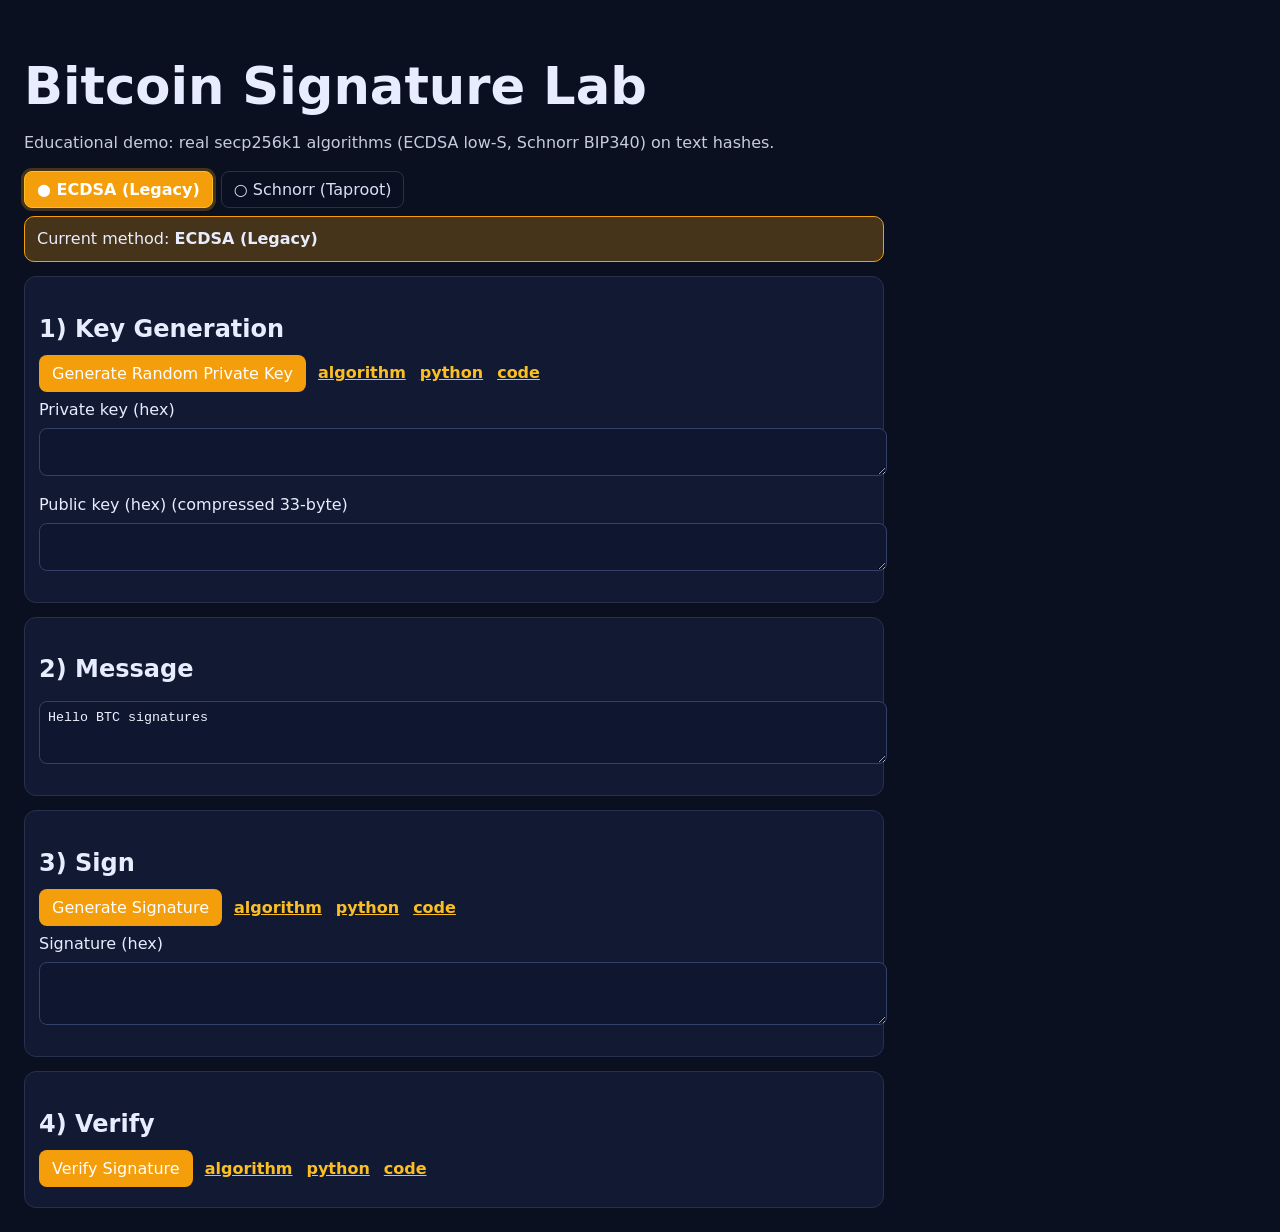
==== commit 4e151255: "Fix BTC explorer DER details" ====
--- a/btc-signature-lab/index.html
+++ b/btc-signature-lab/index.html
@@ -4,7 +4,7 @@
     <meta charset="UTF-8" />
     <meta name="viewport" content="width=device-width, initial-scale=1.0" />
     <title>btc-signature-lab</title>
-    <style>:root{font-family:system-ui,Avenir,Helvetica,Arial,sans-serif;line-height:1.5;font-weight:400;color-scheme:light dark;color:#ffffffde;background-color:#242424;font-synthesis:none;text-rendering:optimizeLegibility;-webkit-font-smoothing:antialiased;-moz-osx-font-smoothing:grayscale}a{font-weight:500;color:#646cff;text-decoration:inherit}a:hover{color:#535bf2}body{margin:0;display:flex;place-items:center;min-width:320px;min-height:100vh}h1{font-size:3.2em;line-height:1.1}button{border-radius:8px;border:1px solid transparent;padding:.6em 1.2em;font-size:1em;font-weight:500;font-family:inherit;background-color:#1a1a1a;cursor:pointer;transition:border-color .25s}button:hover{border-color:#646cff}button:focus,button:focus-visible{outline:4px auto -webkit-focus-ring-color}@media(prefers-color-scheme:light){:root{color:#213547;background-color:#fff}a:hover{color:#747bff}button{background-color:#f9f9f9}}:root{font-family:Inter,system-ui,Arial,sans-serif}body{margin:0;background:#0b1020;color:#e8ecff}.container{--accent: #3056ff;--accent-strong: #5d7dff;--accent-soft: rgba(48, 86, 255, .2);--section-border: #27304f;--input-border: #33406a;max-width:980px;margin:0 auto;padding:24px}.container.method-ecdsa{--accent: #f59e0b;--accent-strong: #fbbf24;--accent-soft: rgba(245, 158, 11, .25)}.container.method-schnorr{--accent: #22c55e;--accent-strong: #4ade80;--accent-soft: rgba(34, 197, 94, .25)}h1,h2,h3{margin-bottom:8px}.note{opacity:.85}.method-banner{margin:8px 0 12px;padding:10px 12px;border-radius:10px;border:1px solid var(--accent);background:var(--accent-soft)}section{border:1px solid var(--section-border);border-radius:12px;padding:14px;margin-top:14px;background:#121a33}textarea{width:100%;margin-top:6px;margin-bottom:10px;background:#0f1630;color:#f1f4ff;border:1px solid var(--input-border);border-radius:8px;padding:8px;font-family:ui-monospace,SFMono-Regular,Menlo,monospace}button{background:var(--accent);color:#fff;border:1px solid transparent;border-radius:8px;padding:8px 12px;cursor:pointer;transition:transform .05s ease,background .2s ease,box-shadow .2s ease}.step-action-row{display:flex;align-items:center;gap:12px;flex-wrap:wrap;margin-bottom:6px}.action-btn{display:inline-block;width:auto;text-align:left}button:hover{background:var(--accent-strong);box-shadow:0 0 0 3px var(--accent-soft)}button:active{transform:translateY(1px)}.tabs{display:flex;gap:8px;margin-bottom:8px}.tabs button{background:transparent;border:1px solid var(--section-border);color:#d8def7}.tabs button.active,.tabs button[aria-selected=true]{background:var(--accent);border-color:var(--accent-strong);color:#fff;font-weight:700;box-shadow:0 0 0 3px var(--accent-soft)}.steps details{border:1px solid var(--input-border);border-radius:8px;padding:8px;margin-bottom:8px}pre{white-space:pre-wrap;word-break:break-all}.step-links{display:flex;gap:14px;margin:0}.step-links a{color:var(--accent-strong);text-decoration:underline;font-weight:600}.modal-backdrop{position:fixed;inset:0;background:#0000008c;display:flex;align-items:center;justify-content:center;padding:16px;z-index:9999}.modal{width:min(900px,100%);max-height:85vh;overflow:auto;background:#111a32;border:1px solid var(--accent);border-radius:12px;padding:12px}.modal-header{display:flex;align-items:center;justify-content:space-between;margin-bottom:8px}.ok{color:#6ef6a7}.bad{color:#ff8e8e}
+    <style>:root{font-family:system-ui,Avenir,Helvetica,Arial,sans-serif;line-height:1.5;font-weight:400;color-scheme:light dark;color:#ffffffde;background-color:#242424;font-synthesis:none;text-rendering:optimizeLegibility;-webkit-font-smoothing:antialiased;-moz-osx-font-smoothing:grayscale}a{font-weight:500;color:#646cff;text-decoration:inherit}a:hover{color:#535bf2}body{margin:0;display:flex;place-items:center;min-width:320px;min-height:100vh}h1{font-size:3.2em;line-height:1.1}button{border-radius:8px;border:1px solid transparent;padding:.6em 1.2em;font-size:1em;font-weight:500;font-family:inherit;background-color:#1a1a1a;cursor:pointer;transition:border-color .25s}button:hover{border-color:#646cff}button:focus,button:focus-visible{outline:4px auto -webkit-focus-ring-color}@media(prefers-color-scheme:light){:root{color:#213547;background-color:#fff}a:hover{color:#747bff}button{background-color:#f9f9f9}}:root{font-family:Inter,system-ui,Arial,sans-serif}body{margin:0;background:#0b1020;color:#e8ecff}.container{--accent: #3056ff;--accent-strong: #5d7dff;--accent-soft: rgba(48, 86, 255, .2);--section-border: #27304f;--input-border: #33406a;max-width:980px;margin:0 auto;padding:24px}.container.method-ecdsa{--accent: #f59e0b;--accent-strong: #fbbf24;--accent-soft: rgba(245, 158, 11, .25)}.container.method-schnorr{--accent: #22c55e;--accent-strong: #4ade80;--accent-soft: rgba(34, 197, 94, .25)}h1,h2,h3{margin-bottom:8px}.note{opacity:.85}.method-banner{margin:8px 0 12px;padding:10px 12px;border-radius:10px;border:1px solid var(--accent);background:var(--accent-soft)}section{border:1px solid var(--section-border);border-radius:12px;padding:14px;margin-top:14px;background:#121a33}textarea{width:100%;margin-top:6px;margin-bottom:10px;background:#0f1630;color:#f1f4ff;border:1px solid var(--input-border);border-radius:8px;padding:8px;font-family:ui-monospace,SFMono-Regular,Menlo,monospace}button{background:var(--accent);color:#fff;border:1px solid transparent;border-radius:8px;padding:8px 12px;cursor:pointer;transition:transform .05s ease,background .2s ease,box-shadow .2s ease}.step-action-row{display:flex;align-items:center;gap:12px;flex-wrap:wrap;margin-bottom:6px}.action-btn{display:inline-block;width:auto;text-align:left}button:hover{background:var(--accent-strong);box-shadow:0 0 0 3px var(--accent-soft)}button:active{transform:translateY(1px)}.tabs{display:flex;gap:8px;margin-bottom:8px}.tabs button{background:transparent;border:1px solid var(--section-border);color:#d8def7}.tabs button.active,.tabs button[aria-selected=true]{background:var(--accent);border-color:var(--accent-strong);color:#fff;font-weight:700;box-shadow:0 0 0 3px var(--accent-soft)}.steps details{border:1px solid var(--input-border);border-radius:8px;padding:8px;margin-bottom:8px}pre{white-space:pre-wrap;word-break:break-all}.step-links{display:flex;gap:14px;margin:0}.step-links a{color:var(--accent-strong);text-decoration:underline;font-weight:600}.modal-backdrop{position:fixed;inset:0;background:#0000008c;display:flex;align-items:center;justify-content:center;padding:16px;z-index:9999}.modal{width:min(900px,100%);max-height:85vh;overflow:auto;background:#111a32;border:1px solid var(--accent);border-radius:12px;padding:12px}.modal-header{display:flex;align-items:center;justify-content:space-between;margin-bottom:8px}.modal-actions{display:flex;gap:8px}.ok{color:#6ef6a7}.bad{color:#ff8e8e}
 </style>
   </head>
   <body>
@@ -17,7 +17,7 @@
 `+y[a].replace(" at new "," at ");return t.displayName&&T.includes("<anonymous>")&&(T=T.replace("<anonymous>",t.displayName)),T}while(1<=a&&0<=u);break}}}finally{Rc=!1,Error.prepareStackTrace=e}return(e=t?t.displayName||t.name:"")?Ve(e):""}function pd(t,l){switch(t.tag){case 26:case 27:case 5:return Ve(t.type);case 16:return Ve("Lazy");case 13:return t.child!==l&&l!==null?Ve("Suspense Fallback"):Ve("Suspense");case 19:return Ve("SuspenseList");case 0:case 15:return qc(t.type,!1);case 11:return qc(t.type.render,!1);case 1:return qc(t.type,!0);case 31:return Ve("Activity");default:return""}}function bs(t){try{var l="",e=null;do l+=pd(t,e),e=t,t=t.return;while(t);return l}catch(a){return`
 Error generating stack: `+a.message+`
 `+a.stack}}var Yc=Object.prototype.hasOwnProperty,jc=i.unstable_scheduleCallback,Gc=i.unstable_cancelCallback,Ad=i.unstable_shouldYield,Ed=i.unstable_requestPaint,fl=i.unstable_now,Td=i.unstable_getCurrentPriorityLevel,ps=i.unstable_ImmediatePriority,As=i.unstable_UserBlockingPriority,en=i.unstable_NormalPriority,zd=i.unstable_LowPriority,Es=i.unstable_IdlePriority,xd=i.log,_d=i.unstable_setDisableYieldValue,au=null,sl=null;function de(t){if(typeof xd=="function"&&_d(t),sl&&typeof sl.setStrictMode=="function")try{sl.setStrictMode(au,t)}catch{}}var ol=Math.clz32?Math.clz32:Dd,Hd=Math.log,Od=Math.LN2;function Dd(t){return t>>>=0,t===0?32:31-(Hd(t)/Od|0)|0}var an=256,un=262144,nn=4194304;function Ke(t){var l=t&42;if(l!==0)return l;switch(t&-t){case 1:return 1;case 2:return 2;case 4:return 4;case 8:return 8;case 16:return 16;case 32:return 32;case 64:return 64;case 128:return 128;case 256:case 512:case 1024:case 2048:case 4096:case 8192:case 16384:case 32768:case 65536:case 131072:return t&261888;case 262144:case 524288:case 1048576:case 2097152:return t&3932160;case 4194304:case 8388608:case 16777216:case 33554432:return t&62914560;case 67108864:return 67108864;case 134217728:return 134217728;case 268435456:return 268435456;case 536870912:return 536870912;case 1073741824:return 0;default:return t}}function cn(t,l,e){var a=t.pendingLanes;if(a===0)return 0;var u=0,n=t.suspendedLanes,c=t.pingedLanes;t=t.warmLanes;var f=a&134217727;return f!==0?(a=f&~n,a!==0?u=Ke(a):(c&=f,c!==0?u=Ke(c):e||(e=f&~t,e!==0&&(u=Ke(e))))):(f=a&~n,f!==0?u=Ke(f):c!==0?u=Ke(c):e||(e=a&~t,e!==0&&(u=Ke(e)))),u===0?0:l!==0&&l!==u&&(l&n)===0&&(n=u&-u,e=l&-l,n>=e||n===32&&(e&4194048)!==0)?l:u}function uu(t,l){return(t.pendingLanes&~(t.suspendedLanes&~t.pingedLanes)&l)===0}function Md(t,l){switch(t){case 1:case 2:case 4:case 8:case 64:return l+250;case 16:case 32:case 128:case 256:case 512:case 1024:case 2048:case 4096:case 8192:case 16384:case 32768:case 65536:case 131072:case 262144:case 524288:case 1048576:case 2097152:return l+5e3;case 4194304:case 8388608:case 16777216:case 33554432:return-1;case 67108864:case 134217728:case 268435456:case 536870912:case 1073741824:return-1;default:return-1}}function Ts(){var t=nn;return nn<<=1,(nn&62914560)===0&&(nn=4194304),t}function Xc(t){for(var l=[],e=0;31>e;e++)l.push(t);return l}function nu(t,l){t.pendingLanes|=l,l!==268435456&&(t.suspendedLanes=0,t.pingedLanes=0,t.warmLanes=0)}function Ud(t,l,e,a,u,n){var c=t.pendingLanes;t.pendingLanes=e,t.suspendedLanes=0,t.pingedLanes=0,t.warmLanes=0,t.expiredLanes&=e,t.entangledLanes&=e,t.errorRecoveryDisabledLanes&=e,t.shellSuspendCounter=0;var f=t.entanglements,y=t.expirationTimes,S=t.hiddenUpdates;for(e=c&~e;0<e;){var T=31-ol(e),H=1<<T;f[T]=0,y[T]=-1;var p=S[T];if(p!==null)for(S[T]=null,T=0;T<p.length;T++){var A=p[T];A!==null&&(A.lane&=-536870913)}e&=~H}a!==0&&zs(t,a,0),n!==0&&u===0&&t.tag!==0&&(t.suspendedLanes|=n&~(c&~l))}function zs(t,l,e){t.pendingLanes|=l,t.suspendedLanes&=~l;var a=31-ol(l);t.entangledLanes|=l,t.entanglements[a]=t.entanglements[a]|1073741824|e&261930}function xs(t,l){var e=t.entangledLanes|=l;for(t=t.entanglements;e;){var a=31-ol(e),u=1<<a;u&l|t[a]&l&&(t[a]|=l),e&=~u}}function _s(t,l){var e=l&-l;return e=(e&42)!==0?1:Qc(e),(e&(t.suspendedLanes|l))!==0?0:e}function Qc(t){switch(t){case 2:t=1;break;case 8:t=4;break;case 32:t=16;break;case 256:case 512:case 1024:case 2048:case 4096:case 8192:case 16384:case 32768:case 65536:case 131072:case 262144:case 524288:case 1048576:case 2097152:case 4194304:case 8388608:case 16777216:case 33554432:t=128;break;case 268435456:t=134217728;break;default:t=0}return t}function Zc(t){return t&=-t,2<t?8<t?(t&134217727)!==0?32:268435456:8:2}function Hs(){var t=N.p;return t!==0?t:(t=window.event,t===void 0?32:dy(t.type))}function Os(t,l){var e=N.p;try{return N.p=t,l()}finally{N.p=e}}var he=Math.random().toString(36).slice(2),Qt="__reactFiber$"+he,Pt="__reactProps$"+he,da="__reactContainer$"+he,Lc="__reactEvents$"+he,Bd="__reactListeners$"+he,Nd="__reactHandles$"+he,Ds="__reactResources$"+he,cu="__reactMarker$"+he;function Vc(t){delete t[Qt],delete t[Pt],delete t[Lc],delete t[Bd],delete t[Nd]}function ha(t){var l=t[Qt];if(l)return l;for(var e=t.parentNode;e;){if(l=e[da]||e[Qt]){if(e=l.alternate,l.child!==null||e!==null&&e.child!==null)for(t=Fr(t);t!==null;){if(e=t[Qt])return e;t=Fr(t)}return l}t=e,e=t.parentNode}return null}function ma(t){if(t=t[Qt]||t[da]){var l=t.tag;if(l===5||l===6||l===13||l===31||l===26||l===27||l===3)return t}return null}function iu(t){var l=t.tag;if(l===5||l===26||l===27||l===6)return t.stateNode;throw Error(s(33))}function va(t){var l=t[Ds];return l||(l=t[Ds]={hoistableStyles:new Map,hoistableScripts:new Map}),l}function Yt(t){t[cu]=!0}var Ms=new Set,Us={};function Je(t,l){ga(t,l),ga(t+"Capture",l)}function ga(t,l){for(Us[t]=l,t=0;t<l.length;t++)Ms.add(l[t])}var Cd=RegExp("^[:A-Z_a-z\\u00C0-\\u00D6\\u00D8-\\u00F6\\u00F8-\\u02FF\\u0370-\\u037D\\u037F-\\u1FFF\\u200C-\\u200D\\u2070-\\u218F\\u2C00-\\u2FEF\\u3001-\\uD7FF\\uF900-\\uFDCF\\uFDF0-\\uFFFD][:A-Z_a-z\\u00C0-\\u00D6\\u00D8-\\u00F6\\u00F8-\\u02FF\\u0370-\\u037D\\u037F-\\u1FFF\\u200C-\\u200D\\u2070-\\u218F\\u2C00-\\u2FEF\\u3001-\\uD7FF\\uF900-\\uFDCF\\uFDF0-\\uFFFD\\-.0-9\\u00B7\\u0300-\\u036F\\u203F-\\u2040]*$"),Bs={},Ns={};function Rd(t){return Yc.call(Ns,t)?!0:Yc.call(Bs,t)?!1:Cd.test(t)?Ns[t]=!0:(Bs[t]=!0,!1)}function fn(t,l,e){if(Rd(l))if(e===null)t.removeAttribute(l);else{switch(typeof e){case"undefined":case"function":case"symbol":t.removeAttribute(l);return;case"boolean":var a=l.toLowerCase().slice(0,5);if(a!=="data-"&&a!=="aria-"){t.removeAttribute(l);return}}t.setAttribute(l,""+e)}}function sn(t,l,e){if(e===null)t.removeAttribute(l);else{switch(typeof e){case"undefined":case"function":case"symbol":case"boolean":t.removeAttribute(l);return}t.setAttribute(l,""+e)}}function Jl(t,l,e,a){if(a===null)t.removeAttribute(e);else{switch(typeof a){case"undefined":case"function":case"symbol":case"boolean":t.removeAttribute(e);return}t.setAttributeNS(l,e,""+a)}}function pl(t){switch(typeof t){case"bigint":case"boolean":case"number":case"string":case"undefined":return t;case"object":return t;default:return""}}function Cs(t){var l=t.type;return(t=t.nodeName)&&t.toLowerCase()==="input"&&(l==="checkbox"||l==="radio")}function qd(t,l,e){var a=Object.getOwnPropertyDescriptor(t.constructor.prototype,l);if(!t.hasOwnProperty(l)&&typeof a<"u"&&typeof a.get=="function"&&typeof a.set=="function"){var u=a.get,n=a.set;return Object.defineProperty(t,l,{configurable:!0,get:function(){return u.call(this)},set:function(c){e=""+c,n.call(this,c)}}),Object.defineProperty(t,l,{enumerable:a.enumerable}),{getValue:function(){return e},setValue:function(c){e=""+c},stopTracking:function(){t._valueTracker=null,delete t[l]}}}}function Kc(t){if(!t._valueTracker){var l=Cs(t)?"checked":"value";t._valueTracker=qd(t,l,""+t[l])}}function Rs(t){if(!t)return!1;var l=t._valueTracker;if(!l)return!0;var e=l.getValue(),a="";return t&&(a=Cs(t)?t.checked?"true":"false":t.value),t=a,t!==e?(l.setValue(t),!0):!1}function on(t){if(t=t||(typeof document<"u"?document:void 0),typeof t>"u")return null;try{return t.activeElement||t.body}catch{return t.body}}var Yd=/[\n"\\]/g;function Al(t){return t.replace(Yd,function(l){return"\\"+l.charCodeAt(0).toString(16)+" "})}function Jc(t,l,e,a,u,n,c,f){t.name="",c!=null&&typeof c!="function"&&typeof c!="symbol"&&typeof c!="boolean"?t.type=c:t.removeAttribute("type"),l!=null?c==="number"?(l===0&&t.value===""||t.value!=l)&&(t.value=""+pl(l)):t.value!==""+pl(l)&&(t.value=""+pl(l)):c!=="submit"&&c!=="reset"||t.removeAttribute("value"),l!=null?wc(t,c,pl(l)):e!=null?wc(t,c,pl(e)):a!=null&&t.removeAttribute("value"),u==null&&n!=null&&(t.defaultChecked=!!n),u!=null&&(t.checked=u&&typeof u!="function"&&typeof u!="symbol"),f!=null&&typeof f!="function"&&typeof f!="symbol"&&typeof f!="boolean"?t.name=""+pl(f):t.removeAttribute("name")}function qs(t,l,e,a,u,n,c,f){if(n!=null&&typeof n!="function"&&typeof n!="symbol"&&typeof n!="boolean"&&(t.type=n),l!=null||e!=null){if(!(n!=="submit"&&n!=="reset"||l!=null)){Kc(t);return}e=e!=null?""+pl(e):"",l=l!=null?""+pl(l):e,f||l===t.value||(t.value=l),t.defaultValue=l}a=a??u,a=typeof a!="function"&&typeof a!="symbol"&&!!a,t.checked=f?t.checked:!!a,t.defaultChecked=!!a,c!=null&&typeof c!="function"&&typeof c!="symbol"&&typeof c!="boolean"&&(t.name=c),Kc(t)}function wc(t,l,e){l==="number"&&on(t.ownerDocument)===t||t.defaultValue===""+e||(t.defaultValue=""+e)}function Sa(t,l,e,a){if(t=t.options,l){l={};for(var u=0;u<e.length;u++)l["$"+e[u]]=!0;for(e=0;e<t.length;e++)u=l.hasOwnProperty("$"+t[e].value),t[e].selected!==u&&(t[e].selected=u),u&&a&&(t[e].defaultSelected=!0)}else{for(e=""+pl(e),l=null,u=0;u<t.length;u++){if(t[u].value===e){t[u].selected=!0,a&&(t[u].defaultSelected=!0);return}l!==null||t[u].disabled||(l=t[u])}l!==null&&(l.selected=!0)}}function Ys(t,l,e){if(l!=null&&(l=""+pl(l),l!==t.value&&(t.value=l),e==null)){t.defaultValue!==l&&(t.defaultValue=l);return}t.defaultValue=e!=null?""+pl(e):""}function js(t,l,e,a){if(l==null){if(a!=null){if(e!=null)throw Error(s(92));if(Cl(a)){if(1<a.length)throw Error(s(93));a=a[0]}e=a}e==null&&(e=""),l=e}e=pl(l),t.defaultValue=e,a=t.textContent,a===e&&a!==""&&a!==null&&(t.value=a),Kc(t)}function ba(t,l){if(l){var e=t.firstChild;if(e&&e===t.lastChild&&e.nodeType===3){e.nodeValue=l;return}}t.textContent=l}var jd=new Set("animationIterationCount aspectRatio borderImageOutset borderImageSlice borderImageWidth boxFlex boxFlexGroup boxOrdinalGroup columnCount columns flex flexGrow flexPositive flexShrink flexNegative flexOrder gridArea gridRow gridRowEnd gridRowSpan gridRowStart gridColumn gridColumnEnd gridColumnSpan gridColumnStart fontWeight lineClamp lineHeight opacity order orphans scale tabSize widows zIndex zoom fillOpacity floodOpacity stopOpacity strokeDasharray strokeDashoffset strokeMiterlimit strokeOpacity strokeWidth MozAnimationIterationCount MozBoxFlex MozBoxFlexGroup MozLineClamp msAnimationIterationCount msFlex msZoom msFlexGrow msFlexNegative msFlexOrder msFlexPositive msFlexShrink msGridColumn msGridColumnSpan msGridRow msGridRowSpan WebkitAnimationIterationCount WebkitBoxFlex WebKitBoxFlexGroup WebkitBoxOrdinalGroup WebkitColumnCount WebkitColumns WebkitFlex WebkitFlexGrow WebkitFlexPositive WebkitFlexShrink WebkitLineClamp".split(" "));function Gs(t,l,e){var a=l.indexOf("--")===0;e==null||typeof e=="boolean"||e===""?a?t.setProperty(l,""):l==="float"?t.cssFloat="":t[l]="":a?t.setProperty(l,e):typeof e!="number"||e===0||jd.has(l)?l==="float"?t.cssFloat=e:t[l]=(""+e).trim():t[l]=e+"px"}function Xs(t,l,e){if(l!=null&&typeof l!="object")throw Error(s(62));if(t=t.style,e!=null){for(var a in e)!e.hasOwnProperty(a)||l!=null&&l.hasOwnProperty(a)||(a.indexOf("--")===0?t.setProperty(a,""):a==="float"?t.cssFloat="":t[a]="");for(var u in l)a=l[u],l.hasOwnProperty(u)&&e[u]!==a&&Gs(t,u,a)}else for(var n in l)l.hasOwnProperty(n)&&Gs(t,n,l[n])}function Wc(t){if(t.indexOf("-")===-1)return!1;switch(t){case"annotation-xml":case"color-profile":case"font-face":case"font-face-src":case"font-face-uri":case"font-face-format":case"font-face-name":case"missing-glyph":return!1;default:return!0}}var Gd=new Map([["acceptCharset","accept-charset"],["htmlFor","for"],["httpEquiv","http-equiv"],["crossOrigin","crossorigin"],["accentHeight","accent-height"],["alignmentBaseline","alignment-baseline"],["arabicForm","arabic-form"],["baselineShift","baseline-shift"],["capHeight","cap-height"],["clipPath","clip-path"],["clipRule","clip-rule"],["colorInterpolation","color-interpolation"],["colorInterpolationFilters","color-interpolation-filters"],["colorProfile","color-profile"],["colorRendering","color-rendering"],["dominantBaseline","dominant-baseline"],["enableBackground","enable-background"],["fillOpacity","fill-opacity"],["fillRule","fill-rule"],["floodColor","flood-color"],["floodOpacity","flood-opacity"],["fontFamily","font-family"],["fontSize","font-size"],["fontSizeAdjust","font-size-adjust"],["fontStretch","font-stretch"],["fontStyle","font-style"],["fontVariant","font-variant"],["fontWeight","font-weight"],["glyphName","glyph-name"],["glyphOrientationHorizontal","glyph-orientation-horizontal"],["glyphOrientationVertical","glyph-orientation-vertical"],["horizAdvX","horiz-adv-x"],["horizOriginX","horiz-origin-x"],["imageRendering","image-rendering"],["letterSpacing","letter-spacing"],["lightingColor","lighting-color"],["markerEnd","marker-end"],["markerMid","marker-mid"],["markerStart","marker-start"],["overlinePosition","overline-position"],["overlineThickness","overline-thickness"],["paintOrder","paint-order"],["panose-1","panose-1"],["pointerEvents","pointer-events"],["renderingIntent","rendering-intent"],["shapeRendering","shape-rendering"],["stopColor","stop-color"],["stopOpacity","stop-opacity"],["strikethroughPosition","strikethrough-position"],["strikethroughThickness","strikethrough-thickness"],["strokeDasharray","stroke-dasharray"],["strokeDashoffset","stroke-dashoffset"],["strokeLinecap","stroke-linecap"],["strokeLinejoin","stroke-linejoin"],["strokeMiterlimit","stroke-miterlimit"],["strokeOpacity","stroke-opacity"],["strokeWidth","stroke-width"],["textAnchor","text-anchor"],["textDecoration","text-decoration"],["textRendering","text-rendering"],["transformOrigin","transform-origin"],["underlinePosition","underline-position"],["underlineThickness","underline-thickness"],["unicodeBidi","unicode-bidi"],["unicodeRange","unicode-range"],["unitsPerEm","units-per-em"],["vAlphabetic","v-alphabetic"],["vHanging","v-hanging"],["vIdeographic","v-ideographic"],["vMathematical","v-mathematical"],["vectorEffect","vector-effect"],["vertAdvY","vert-adv-y"],["vertOriginX","vert-origin-x"],["vertOriginY","vert-origin-y"],["wordSpacing","word-spacing"],["writingMode","writing-mode"],["xmlnsXlink","xmlns:xlink"],["xHeight","x-height"]]),Xd=/^[\u0000-\u001F ]*j[\r\n\t]*a[\r\n\t]*v[\r\n\t]*a[\r\n\t]*s[\r\n\t]*c[\r\n\t]*r[\r\n\t]*i[\r\n\t]*p[\r\n\t]*t[\r\n\t]*:/i;function rn(t){return Xd.test(""+t)?"javascript:throw new Error('React has blocked a javascript: URL as a security precaution.')":t}function wl(){}var kc=null;function $c(t){return t=t.target||t.srcElement||window,t.correspondingUseElement&&(t=t.correspondingUseElement),t.nodeType===3?t.parentNode:t}var pa=null,Aa=null;function Qs(t){var l=ma(t);if(l&&(t=l.stateNode)){var e=t[Pt]||null;t:switch(t=l.stateNode,l.type){case"input":if(Jc(t,e.value,e.defaultValue,e.defaultValue,e.checked,e.defaultChecked,e.type,e.name),l=e.name,e.type==="radio"&&l!=null){for(e=t;e.parentNode;)e=e.parentNode;for(e=e.querySelectorAll('input[name="'+Al(""+l)+'"][type="radio"]'),l=0;l<e.length;l++){var a=e[l];if(a!==t&&a.form===t.form){var u=a[Pt]||null;if(!u)throw Error(s(90));Jc(a,u.value,u.defaultValue,u.defaultValue,u.checked,u.defaultChecked,u.type,u.name)}}for(l=0;l<e.length;l++)a=e[l],a.form===t.form&&Rs(a)}break t;case"textarea":Ys(t,e.value,e.defaultValue);break t;case"select":l=e.value,l!=null&&Sa(t,!!e.multiple,l,!1)}}}var Fc=!1;function Zs(t,l,e){if(Fc)return t(l,e);Fc=!0;try{var a=t(l);return a}finally{if(Fc=!1,(pa!==null||Aa!==null)&&(In(),pa&&(l=pa,t=Aa,Aa=pa=null,Qs(l),t)))for(l=0;l<t.length;l++)Qs(t[l])}}function fu(t,l){var e=t.stateNode;if(e===null)return null;var a=e[Pt]||null;if(a===null)return null;e=a[l];t:switch(l){case"onClick":case"onClickCapture":case"onDoubleClick":case"onDoubleClickCapture":case"onMouseDown":case"onMouseDownCapture":case"onMouseMove":case"onMouseMoveCapture":case"onMouseUp":case"onMouseUpCapture":case"onMouseEnter":(a=!a.disabled)||(t=t.type,a=!(t==="button"||t==="input"||t==="select"||t==="textarea")),t=!a;break t;default:t=!1}if(t)return null;if(e&&typeof e!="function")throw Error(s(231,l,typeof e));return e}var Wl=!(typeof window>"u"||typeof window.document>"u"||typeof window.document.createElement>"u"),Ic=!1;if(Wl)try{var su={};Object.defineProperty(su,"passive",{get:function(){Ic=!0}}),window.addEventListener("test",su,su),window.removeEventListener("test",su,su)}catch{Ic=!1}var me=null,Pc=null,yn=null;function Ls(){if(yn)return yn;var t,l=Pc,e=l.length,a,u="value"in me?me.value:me.textContent,n=u.length;for(t=0;t<e&&l[t]===u[t];t++);var c=e-t;for(a=1;a<=c&&l[e-a]===u[n-a];a++);return yn=u.slice(t,1<a?1-a:void 0)}function dn(t){var l=t.keyCode;return"charCode"in t?(t=t.charCode,t===0&&l===13&&(t=13)):t=l,t===10&&(t=13),32<=t||t===13?t:0}function hn(){return!0}function Vs(){return!1}function tl(t){function l(e,a,u,n,c){this._reactName=e,this._targetInst=u,this.type=a,this.nativeEvent=n,this.target=c,this.currentTarget=null;for(var f in t)t.hasOwnProperty(f)&&(e=t[f],this[f]=e?e(n):n[f]);return this.isDefaultPrevented=(n.defaultPrevented!=null?n.defaultPrevented:n.returnValue===!1)?hn:Vs,this.isPropagationStopped=Vs,this}return M(l.prototype,{preventDefault:function(){this.defaultPrevented=!0;var e=this.nativeEvent;e&&(e.preventDefault?e.preventDefault():typeof e.returnValue!="unknown"&&(e.returnValue=!1),this.isDefaultPrevented=hn)},stopPropagation:function(){var e=this.nativeEvent;e&&(e.stopPropagation?e.stopPropagation():typeof e.cancelBubble!="unknown"&&(e.cancelBubble=!0),this.isPropagationStopped=hn)},persist:function(){},isPersistent:hn}),l}var we={eventPhase:0,bubbles:0,cancelable:0,timeStamp:function(t){return t.timeStamp||Date.now()},defaultPrevented:0,isTrusted:0},mn=tl(we),ou=M({},we,{view:0,detail:0}),Qd=tl(ou),ti,li,ru,vn=M({},ou,{screenX:0,screenY:0,clientX:0,clientY:0,pageX:0,pageY:0,ctrlKey:0,shiftKey:0,altKey:0,metaKey:0,getModifierState:ai,button:0,buttons:0,relatedTarget:function(t){return t.relatedTarget===void 0?t.fromElement===t.srcElement?t.toElement:t.fromElement:t.relatedTarget},movementX:function(t){return"movementX"in t?t.movementX:(t!==ru&&(ru&&t.type==="mousemove"?(ti=t.screenX-ru.screenX,li=t.screenY-ru.screenY):li=ti=0,ru=t),ti)},movementY:function(t){return"movementY"in t?t.movementY:li}}),Ks=tl(vn),Zd=M({},vn,{dataTransfer:0}),Ld=tl(Zd),Vd=M({},ou,{relatedTarget:0}),ei=tl(Vd),Kd=M({},we,{animationName:0,elapsedTime:0,pseudoElement:0}),Jd=tl(Kd),wd=M({},we,{clipboardData:function(t){return"clipboardData"in t?t.clipboardData:window.clipboardData}}),Wd=tl(wd),kd=M({},we,{data:0}),Js=tl(kd),$d={Esc:"Escape",Spacebar:" ",Left:"ArrowLeft",Up:"ArrowUp",Right:"ArrowRight",Down:"ArrowDown",Del:"Delete",Win:"OS",Menu:"ContextMenu",Apps:"ContextMenu",Scroll:"ScrollLock",MozPrintableKey:"Unidentified"},Fd={8:"Backspace",9:"Tab",12:"Clear",13:"Enter",16:"Shift",17:"Control",18:"Alt",19:"Pause",20:"CapsLock",27:"Escape",32:" ",33:"PageUp",34:"PageDown",35:"End",36:"Home",37:"ArrowLeft",38:"ArrowUp",39:"ArrowRight",40:"ArrowDown",45:"Insert",46:"Delete",112:"F1",113:"F2",114:"F3",115:"F4",116:"F5",117:"F6",118:"F7",119:"F8",120:"F9",121:"F10",122:"F11",123:"F12",144:"NumLock",145:"ScrollLock",224:"Meta"},Id={Alt:"altKey",Control:"ctrlKey",Meta:"metaKey",Shift:"shiftKey"};function Pd(t){var l=this.nativeEvent;return l.getModifierState?l.getModifierState(t):(t=Id[t])?!!l[t]:!1}function ai(){return Pd}var th=M({},ou,{key:function(t){if(t.key){var l=$d[t.key]||t.key;if(l!=="Unidentified")return l}return t.type==="keypress"?(t=dn(t),t===13?"Enter":String.fromCharCode(t)):t.type==="keydown"||t.type==="keyup"?Fd[t.keyCode]||"Unidentified":""},code:0,location:0,ctrlKey:0,shiftKey:0,altKey:0,metaKey:0,repeat:0,locale:0,getModifierState:ai,charCode:function(t){return t.type==="keypress"?dn(t):0},keyCode:function(t){return t.type==="keydown"||t.type==="keyup"?t.keyCode:0},which:function(t){return t.type==="keypress"?dn(t):t.type==="keydown"||t.type==="keyup"?t.keyCode:0}}),lh=tl(th),eh=M({},vn,{pointerId:0,width:0,height:0,pressure:0,tangentialPressure:0,tiltX:0,tiltY:0,twist:0,pointerType:0,isPrimary:0}),ws=tl(eh),ah=M({},ou,{touches:0,targetTouches:0,changedTouches:0,altKey:0,metaKey:0,ctrlKey:0,shiftKey:0,getModifierState:ai}),uh=tl(ah),nh=M({},we,{propertyName:0,elapsedTime:0,pseudoElement:0}),ch=tl(nh),ih=M({},vn,{deltaX:function(t){return"deltaX"in t?t.deltaX:"wheelDeltaX"in t?-t.wheelDeltaX:0},deltaY:function(t){return"deltaY"in t?t.deltaY:"wheelDeltaY"in t?-t.wheelDeltaY:"wheelDelta"in t?-t.wheelDelta:0},deltaZ:0,deltaMode:0}),fh=tl(ih),sh=M({},we,{newState:0,oldState:0}),oh=tl(sh),rh=[9,13,27,32],ui=Wl&&"CompositionEvent"in window,yu=null;Wl&&"documentMode"in document&&(yu=document.documentMode);var yh=Wl&&"TextEvent"in window&&!yu,Ws=Wl&&(!ui||yu&&8<yu&&11>=yu),ks=" ",$s=!1;function Fs(t,l){switch(t){case"keyup":return rh.indexOf(l.keyCode)!==-1;case"keydown":return l.keyCode!==229;case"keypress":case"mousedown":case"focusout":return!0;default:return!1}}function Is(t){return t=t.detail,typeof t=="object"&&"data"in t?t.data:null}var Ea=!1;function dh(t,l){switch(t){case"compositionend":return Is(l);case"keypress":return l.which!==32?null:($s=!0,ks);case"textInput":return t=l.data,t===ks&&$s?null:t;default:return null}}function hh(t,l){if(Ea)return t==="compositionend"||!ui&&Fs(t,l)?(t=Ls(),yn=Pc=me=null,Ea=!1,t):null;switch(t){case"paste":return null;case"keypress":if(!(l.ctrlKey||l.altKey||l.metaKey)||l.ctrlKey&&l.altKey){if(l.char&&1<l.char.length)return l.char;if(l.which)return String.fromCharCode(l.which)}return null;case"compositionend":return Ws&&l.locale!=="ko"?null:l.data;default:return null}}var mh={color:!0,date:!0,datetime:!0,"datetime-local":!0,email:!0,month:!0,number:!0,password:!0,range:!0,search:!0,tel:!0,text:!0,time:!0,url:!0,week:!0};function Ps(t){var l=t&&t.nodeName&&t.nodeName.toLowerCase();return l==="input"?!!mh[t.type]:l==="textarea"}function to(t,l,e,a){pa?Aa?Aa.push(a):Aa=[a]:pa=a,l=nc(l,"onChange"),0<l.length&&(e=new mn("onChange","change",null,e,a),t.push({event:e,listeners:l}))}var du=null,hu=null;function vh(t){Yr(t,0)}function gn(t){var l=iu(t);if(Rs(l))return t}function lo(t,l){if(t==="change")return l}var eo=!1;if(Wl){var ni;if(Wl){var ci="oninput"in document;if(!ci){var ao=document.createElement("div");ao.setAttribute("oninput","return;"),ci=typeof ao.oninput=="function"}ni=ci}else ni=!1;eo=ni&&(!document.documentMode||9<document.documentMode)}function uo(){du&&(du.detachEvent("onpropertychange",no),hu=du=null)}function no(t){if(t.propertyName==="value"&&gn(hu)){var l=[];to(l,hu,t,$c(t)),Zs(vh,l)}}function gh(t,l,e){t==="focusin"?(uo(),du=l,hu=e,du.attachEvent("onpropertychange",no)):t==="focusout"&&uo()}function Sh(t){if(t==="selectionchange"||t==="keyup"||t==="keydown")return gn(hu)}function bh(t,l){if(t==="click")return gn(l)}function ph(t,l){if(t==="input"||t==="change")return gn(l)}function Ah(t,l){return t===l&&(t!==0||1/t===1/l)||t!==t&&l!==l}var rl=typeof Object.is=="function"?Object.is:Ah;function mu(t,l){if(rl(t,l))return!0;if(typeof t!="object"||t===null||typeof l!="object"||l===null)return!1;var e=Object.keys(t),a=Object.keys(l);if(e.length!==a.length)return!1;for(a=0;a<e.length;a++){var u=e[a];if(!Yc.call(l,u)||!rl(t[u],l[u]))return!1}return!0}function co(t){for(;t&&t.firstChild;)t=t.firstChild;return t}function io(t,l){var e=co(t);t=0;for(var a;e;){if(e.nodeType===3){if(a=t+e.textContent.length,t<=l&&a>=l)return{node:e,offset:l-t};t=a}t:{for(;e;){if(e.nextSibling){e=e.nextSibling;break t}e=e.parentNode}e=void 0}e=co(e)}}function fo(t,l){return t&&l?t===l?!0:t&&t.nodeType===3?!1:l&&l.nodeType===3?fo(t,l.parentNode):"contains"in t?t.contains(l):t.compareDocumentPosition?!!(t.compareDocumentPosition(l)&16):!1:!1}function so(t){t=t!=null&&t.ownerDocument!=null&&t.ownerDocument.defaultView!=null?t.ownerDocument.defaultView:window;for(var l=on(t.document);l instanceof t.HTMLIFrameElement;){try{var e=typeof l.contentWindow.location.href=="string"}catch{e=!1}if(e)t=l.contentWindow;else break;l=on(t.document)}return l}function ii(t){var l=t&&t.nodeName&&t.nodeName.toLowerCase();return l&&(l==="input"&&(t.type==="text"||t.type==="search"||t.type==="tel"||t.type==="url"||t.type==="password")||l==="textarea"||t.contentEditable==="true")}var Eh=Wl&&"documentMode"in document&&11>=document.documentMode,Ta=null,fi=null,vu=null,si=!1;function oo(t,l,e){var a=e.window===e?e.document:e.nodeType===9?e:e.ownerDocument;si||Ta==null||Ta!==on(a)||(a=Ta,"selectionStart"in a&&ii(a)?a={start:a.selectionStart,end:a.selectionEnd}:(a=(a.ownerDocument&&a.ownerDocument.defaultView||window).getSelection(),a={anchorNode:a.anchorNode,anchorOffset:a.anchorOffset,focusNode:a.focusNode,focusOffset:a.focusOffset}),vu&&mu(vu,a)||(vu=a,a=nc(fi,"onSelect"),0<a.length&&(l=new mn("onSelect","select",null,l,e),t.push({event:l,listeners:a}),l.target=Ta)))}function We(t,l){var e={};return e[t.toLowerCase()]=l.toLowerCase(),e["Webkit"+t]="webkit"+l,e["Moz"+t]="moz"+l,e}var za={animationend:We("Animation","AnimationEnd"),animationiteration:We("Animation","AnimationIteration"),animationstart:We("Animation","AnimationStart"),transitionrun:We("Transition","TransitionRun"),transitionstart:We("Transition","TransitionStart"),transitioncancel:We("Transition","TransitionCancel"),transitionend:We("Transition","TransitionEnd")},oi={},ro={};Wl&&(ro=document.createElement("div").style,"AnimationEvent"in window||(delete za.animationend.animation,delete za.animationiteration.animation,delete za.animationstart.animation),"TransitionEvent"in window||delete za.transitionend.transition);function ke(t){if(oi[t])return oi[t];if(!za[t])return t;var l=za[t],e;for(e in l)if(l.hasOwnProperty(e)&&e in ro)return oi[t]=l[e];return t}var yo=ke("animationend"),ho=ke("animationiteration"),mo=ke("animationstart"),Th=ke("transitionrun"),zh=ke("transitionstart"),xh=ke("transitioncancel"),vo=ke("transitionend"),go=new Map,ri="abort auxClick beforeToggle cancel canPlay canPlayThrough click close contextMenu copy cut drag dragEnd dragEnter dragExit dragLeave dragOver dragStart drop durationChange emptied encrypted ended error gotPointerCapture input invalid keyDown keyPress keyUp load loadedData loadedMetadata loadStart lostPointerCapture mouseDown mouseMove mouseOut mouseOver mouseUp paste pause play playing pointerCancel pointerDown pointerMove pointerOut pointerOver pointerUp progress rateChange reset resize seeked seeking stalled submit suspend timeUpdate touchCancel touchEnd touchStart volumeChange scroll toggle touchMove waiting wheel".split(" ");ri.push("scrollEnd");function Rl(t,l){go.set(t,l),Je(l,[t])}var Sn=typeof reportError=="function"?reportError:function(t){if(typeof window=="object"&&typeof window.ErrorEvent=="function"){var l=new window.ErrorEvent("error",{bubbles:!0,cancelable:!0,message:typeof t=="object"&&t!==null&&typeof t.message=="string"?String(t.message):String(t),error:t});if(!window.dispatchEvent(l))return}else if(typeof process=="object"&&typeof process.emit=="function"){process.emit("uncaughtException",t);return}console.error(t)},El=[],xa=0,yi=0;function bn(){for(var t=xa,l=yi=xa=0;l<t;){var e=El[l];El[l++]=null;var a=El[l];El[l++]=null;var u=El[l];El[l++]=null;var n=El[l];if(El[l++]=null,a!==null&&u!==null){var c=a.pending;c===null?u.next=u:(u.next=c.next,c.next=u),a.pending=u}n!==0&&So(e,u,n)}}function pn(t,l,e,a){El[xa++]=t,El[xa++]=l,El[xa++]=e,El[xa++]=a,yi|=a,t.lanes|=a,t=t.alternate,t!==null&&(t.lanes|=a)}function di(t,l,e,a){return pn(t,l,e,a),An(t)}function $e(t,l){return pn(t,null,null,l),An(t)}function So(t,l,e){t.lanes|=e;var a=t.alternate;a!==null&&(a.lanes|=e);for(var u=!1,n=t.return;n!==null;)n.childLanes|=e,a=n.alternate,a!==null&&(a.childLanes|=e),n.tag===22&&(t=n.stateNode,t===null||t._visibility&1||(u=!0)),t=n,n=n.return;return t.tag===3?(n=t.stateNode,u&&l!==null&&(u=31-ol(e),t=n.hiddenUpdates,a=t[u],a===null?t[u]=[l]:a.push(l),l.lane=e|536870912),n):null}function An(t){if(50<ju)throw ju=0,Tf=null,Error(s(185));for(var l=t.return;l!==null;)t=l,l=t.return;return t.tag===3?t.stateNode:null}var _a={};function _h(t,l,e,a){this.tag=t,this.key=e,this.sibling=this.child=this.return=this.stateNode=this.type=this.elementType=null,this.index=0,this.refCleanup=this.ref=null,this.pendingProps=l,this.dependencies=this.memoizedState=this.updateQueue=this.memoizedProps=null,this.mode=a,this.subtreeFlags=this.flags=0,this.deletions=null,this.childLanes=this.lanes=0,this.alternate=null}function yl(t,l,e,a){return new _h(t,l,e,a)}function hi(t){return t=t.prototype,!(!t||!t.isReactComponent)}function kl(t,l){var e=t.alternate;return e===null?(e=yl(t.tag,l,t.key,t.mode),e.elementType=t.elementType,e.type=t.type,e.stateNode=t.stateNode,e.alternate=t,t.alternate=e):(e.pendingProps=l,e.type=t.type,e.flags=0,e.subtreeFlags=0,e.deletions=null),e.flags=t.flags&65011712,e.childLanes=t.childLanes,e.lanes=t.lanes,e.child=t.child,e.memoizedProps=t.memoizedProps,e.memoizedState=t.memoizedState,e.updateQueue=t.updateQueue,l=t.dependencies,e.dependencies=l===null?null:{lanes:l.lanes,firstContext:l.firstContext},e.sibling=t.sibling,e.index=t.index,e.ref=t.ref,e.refCleanup=t.refCleanup,e}function bo(t,l){t.flags&=65011714;var e=t.alternate;return e===null?(t.childLanes=0,t.lanes=l,t.child=null,t.subtreeFlags=0,t.memoizedProps=null,t.memoizedState=null,t.updateQueue=null,t.dependencies=null,t.stateNode=null):(t.childLanes=e.childLanes,t.lanes=e.lanes,t.child=e.child,t.subtreeFlags=0,t.deletions=null,t.memoizedProps=e.memoizedProps,t.memoizedState=e.memoizedState,t.updateQueue=e.updateQueue,t.type=e.type,l=e.dependencies,t.dependencies=l===null?null:{lanes:l.lanes,firstContext:l.firstContext}),t}function En(t,l,e,a,u,n){var c=0;if(a=t,typeof t=="function")hi(t)&&(c=1);else if(typeof t=="string")c=Um(t,e,Y.current)?26:t==="html"||t==="head"||t==="body"?27:5;else t:switch(t){case bl:return t=yl(31,e,l,u),t.elementType=bl,t.lanes=n,t;case K:return Fe(e.children,u,n,l);case ot:c=8,u|=24;break;case nt:return t=yl(12,e,l,u|2),t.elementType=nt,t.lanes=n,t;case kt:return t=yl(13,e,l,u),t.elementType=kt,t.lanes=n,t;case _t:return t=yl(19,e,l,u),t.elementType=_t,t.lanes=n,t;default:if(typeof t=="object"&&t!==null)switch(t.$$typeof){case et:c=10;break t;case it:c=9;break t;case xt:c=11;break t;case I:c=14;break t;case Jt:c=16,a=null;break t}c=29,e=Error(s(130,t===null?"null":typeof t,"")),a=null}return l=yl(c,e,l,u),l.elementType=t,l.type=a,l.lanes=n,l}function Fe(t,l,e,a){return t=yl(7,t,a,l),t.lanes=e,t}function mi(t,l,e){return t=yl(6,t,null,l),t.lanes=e,t}function po(t){var l=yl(18,null,null,0);return l.stateNode=t,l}function vi(t,l,e){return l=yl(4,t.children!==null?t.children:[],t.key,l),l.lanes=e,l.stateNode={containerInfo:t.containerInfo,pendingChildren:null,implementation:t.implementation},l}var Ao=new WeakMap;function Tl(t,l){if(typeof t=="object"&&t!==null){var e=Ao.get(t);return e!==void 0?e:(l={value:t,source:l,stack:bs(l)},Ao.set(t,l),l)}return{value:t,source:l,stack:bs(l)}}var Ha=[],Oa=0,Tn=null,gu=0,zl=[],xl=0,ve=null,Gl=1,Xl="";function $l(t,l){Ha[Oa++]=gu,Ha[Oa++]=Tn,Tn=t,gu=l}function Eo(t,l,e){zl[xl++]=Gl,zl[xl++]=Xl,zl[xl++]=ve,ve=t;var a=Gl;t=Xl;var u=32-ol(a)-1;a&=~(1<<u),e+=1;var n=32-ol(l)+u;if(30<n){var c=u-u%5;n=(a&(1<<c)-1).toString(32),a>>=c,u-=c,Gl=1<<32-ol(l)+u|e<<u|a,Xl=n+t}else Gl=1<<n|e<<u|a,Xl=t}function gi(t){t.return!==null&&($l(t,1),Eo(t,1,0))}function Si(t){for(;t===Tn;)Tn=Ha[--Oa],Ha[Oa]=null,gu=Ha[--Oa],Ha[Oa]=null;for(;t===ve;)ve=zl[--xl],zl[xl]=null,Xl=zl[--xl],zl[xl]=null,Gl=zl[--xl],zl[xl]=null}function To(t,l){zl[xl++]=Gl,zl[xl++]=Xl,zl[xl++]=ve,Gl=l.id,Xl=l.overflow,ve=t}var Zt=null,Et=null,ct=!1,ge=null,_l=!1,bi=Error(s(519));function Se(t){var l=Error(s(418,1<arguments.length&&arguments[1]!==void 0&&arguments[1]?"text":"HTML",""));throw Su(Tl(l,t)),bi}function zo(t){var l=t.stateNode,e=t.type,a=t.memoizedProps;switch(l[Qt]=t,l[Pt]=a,e){case"dialog":lt("cancel",l),lt("close",l);break;case"iframe":case"object":case"embed":lt("load",l);break;case"video":case"audio":for(e=0;e<Xu.length;e++)lt(Xu[e],l);break;case"source":lt("error",l);break;case"img":case"image":case"link":lt("error",l),lt("load",l);break;case"details":lt("toggle",l);break;case"input":lt("invalid",l),qs(l,a.value,a.defaultValue,a.checked,a.defaultChecked,a.type,a.name,!0);break;case"select":lt("invalid",l);break;case"textarea":lt("invalid",l),js(l,a.value,a.defaultValue,a.children)}e=a.children,typeof e!="string"&&typeof e!="number"&&typeof e!="bigint"||l.textContent===""+e||a.suppressHydrationWarning===!0||Qr(l.textContent,e)?(a.popover!=null&&(lt("beforetoggle",l),lt("toggle",l)),a.onScroll!=null&&lt("scroll",l),a.onScrollEnd!=null&&lt("scrollend",l),a.onClick!=null&&(l.onclick=wl),l=!0):l=!1,l||Se(t,!0)}function xo(t){for(Zt=t.return;Zt;)switch(Zt.tag){case 5:case 31:case 13:_l=!1;return;case 27:case 3:_l=!0;return;default:Zt=Zt.return}}function Da(t){if(t!==Zt)return!1;if(!ct)return xo(t),ct=!0,!1;var l=t.tag,e;if((e=l!==3&&l!==27)&&((e=l===5)&&(e=t.type,e=!(e!=="form"&&e!=="button")||jf(t.type,t.memoizedProps)),e=!e),e&&Et&&Se(t),xo(t),l===13){if(t=t.memoizedState,t=t!==null?t.dehydrated:null,!t)throw Error(s(317));Et=$r(t)}else if(l===31){if(t=t.memoizedState,t=t!==null?t.dehydrated:null,!t)throw Error(s(317));Et=$r(t)}else l===27?(l=Et,Be(t.type)?(t=Lf,Lf=null,Et=t):Et=l):Et=Zt?Ol(t.stateNode.nextSibling):null;return!0}function Ie(){Et=Zt=null,ct=!1}function pi(){var t=ge;return t!==null&&(ul===null?ul=t:ul.push.apply(ul,t),ge=null),t}function Su(t){ge===null?ge=[t]:ge.push(t)}var Ai=h(null),Pe=null,Fl=null;function be(t,l,e){C(Ai,l._currentValue),l._currentValue=e}function Il(t){t._currentValue=Ai.current,D(Ai)}function Ei(t,l,e){for(;t!==null;){var a=t.alternate;if((t.childLanes&l)!==l?(t.childLanes|=l,a!==null&&(a.childLanes|=l)):a!==null&&(a.childLanes&l)!==l&&(a.childLanes|=l),t===e)break;t=t.return}}function Ti(t,l,e,a){var u=t.child;for(u!==null&&(u.return=t);u!==null;){var n=u.dependencies;if(n!==null){var c=u.child;n=n.firstContext;t:for(;n!==null;){var f=n;n=u;for(var y=0;y<l.length;y++)if(f.context===l[y]){n.lanes|=e,f=n.alternate,f!==null&&(f.lanes|=e),Ei(n.return,e,t),a||(c=null);break t}n=f.next}}else if(u.tag===18){if(c=u.return,c===null)throw Error(s(341));c.lanes|=e,n=c.alternate,n!==null&&(n.lanes|=e),Ei(c,e,t),c=null}else c=u.child;if(c!==null)c.return=u;else for(c=u;c!==null;){if(c===t){c=null;break}if(u=c.sibling,u!==null){u.return=c.return,c=u;break}c=c.return}u=c}}function Ma(t,l,e,a){t=null;for(var u=l,n=!1;u!==null;){if(!n){if((u.flags&524288)!==0)n=!0;else if((u.flags&262144)!==0)break}if(u.tag===10){var c=u.alternate;if(c===null)throw Error(s(387));if(c=c.memoizedProps,c!==null){var f=u.type;rl(u.pendingProps.value,c.value)||(t!==null?t.push(f):t=[f])}}else if(u===yt.current){if(c=u.alternate,c===null)throw Error(s(387));c.memoizedState.memoizedState!==u.memoizedState.memoizedState&&(t!==null?t.push(Ku):t=[Ku])}u=u.return}t!==null&&Ti(l,t,e,a),l.flags|=262144}function zn(t){for(t=t.firstContext;t!==null;){if(!rl(t.context._currentValue,t.memoizedValue))return!0;t=t.next}return!1}function ta(t){Pe=t,Fl=null,t=t.dependencies,t!==null&&(t.firstContext=null)}function Lt(t){return _o(Pe,t)}function xn(t,l){return Pe===null&&ta(t),_o(t,l)}function _o(t,l){var e=l._currentValue;if(l={context:l,memoizedValue:e,next:null},Fl===null){if(t===null)throw Error(s(308));Fl=l,t.dependencies={lanes:0,firstContext:l},t.flags|=524288}else Fl=Fl.next=l;return e}var Hh=typeof AbortController<"u"?AbortController:function(){var t=[],l=this.signal={aborted:!1,addEventListener:function(e,a){t.push(a)}};this.abort=function(){l.aborted=!0,t.forEach(function(e){return e()})}},Oh=i.unstable_scheduleCallback,Dh=i.unstable_NormalPriority,Bt={$$typeof:et,Consumer:null,Provider:null,_currentValue:null,_currentValue2:null,_threadCount:0};function zi(){return{controller:new Hh,data:new Map,refCount:0}}function bu(t){t.refCount--,t.refCount===0&&Oh(Dh,function(){t.controller.abort()})}var pu=null,xi=0,Ua=0,Ba=null;function Mh(t,l){if(pu===null){var e=pu=[];xi=0,Ua=Df(),Ba={status:"pending",value:void 0,then:function(a){e.push(a)}}}return xi++,l.then(Ho,Ho),l}function Ho(){if(--xi===0&&pu!==null){Ba!==null&&(Ba.status="fulfilled");var t=pu;pu=null,Ua=0,Ba=null;for(var l=0;l<t.length;l++)(0,t[l])()}}function Uh(t,l){var e=[],a={status:"pending",value:null,reason:null,then:function(u){e.push(u)}};return t.then(function(){a.status="fulfilled",a.value=l;for(var u=0;u<e.length;u++)(0,e[u])(l)},function(u){for(a.status="rejected",a.reason=u,u=0;u<e.length;u++)(0,e[u])(void 0)}),a}var Oo=x.S;x.S=function(t,l){rr=fl(),typeof l=="object"&&l!==null&&typeof l.then=="function"&&Mh(t,l),Oo!==null&&Oo(t,l)};var la=h(null);function _i(){var t=la.current;return t!==null?t:At.pooledCache}function _n(t,l){l===null?C(la,la.current):C(la,l.pool)}function Do(){var t=_i();return t===null?null:{parent:Bt._currentValue,pool:t}}var Na=Error(s(460)),Hi=Error(s(474)),Hn=Error(s(542)),On={then:function(){}};function Mo(t){return t=t.status,t==="fulfilled"||t==="rejected"}function Uo(t,l,e){switch(e=t[e],e===void 0?t.push(l):e!==l&&(l.then(wl,wl),l=e),l.status){case"fulfilled":return l.value;case"rejected":throw t=l.reason,No(t),t;default:if(typeof l.status=="string")l.then(wl,wl);else{if(t=At,t!==null&&100<t.shellSuspendCounter)throw Error(s(482));t=l,t.status="pending",t.then(function(a){if(l.status==="pending"){var u=l;u.status="fulfilled",u.value=a}},function(a){if(l.status==="pending"){var u=l;u.status="rejected",u.reason=a}})}switch(l.status){case"fulfilled":return l.value;case"rejected":throw t=l.reason,No(t),t}throw aa=l,Na}}function ea(t){try{var l=t._init;return l(t._payload)}catch(e){throw e!==null&&typeof e=="object"&&typeof e.then=="function"?(aa=e,Na):e}}var aa=null;function Bo(){if(aa===null)throw Error(s(459));var t=aa;return aa=null,t}function No(t){if(t===Na||t===Hn)throw Error(s(483))}var Ca=null,Au=0;function Dn(t){var l=Au;return Au+=1,Ca===null&&(Ca=[]),Uo(Ca,t,l)}function Eu(t,l){l=l.props.ref,t.ref=l!==void 0?l:null}function Mn(t,l){throw l.$$typeof===R?Error(s(525)):(t=Object.prototype.toString.call(l),Error(s(31,t==="[object Object]"?"object with keys {"+Object.keys(l).join(", ")+"}":t)))}function Co(t){function l(v,d){if(t){var g=v.deletions;g===null?(v.deletions=[d],v.flags|=16):g.push(d)}}function e(v,d){if(!t)return null;for(;d!==null;)l(v,d),d=d.sibling;return null}function a(v){for(var d=new Map;v!==null;)v.key!==null?d.set(v.key,v):d.set(v.index,v),v=v.sibling;return d}function u(v,d){return v=kl(v,d),v.index=0,v.sibling=null,v}function n(v,d,g){return v.index=g,t?(g=v.alternate,g!==null?(g=g.index,g<d?(v.flags|=67108866,d):g):(v.flags|=67108866,d)):(v.flags|=1048576,d)}function c(v){return t&&v.alternate===null&&(v.flags|=67108866),v}function f(v,d,g,_){return d===null||d.tag!==6?(d=mi(g,v.mode,_),d.return=v,d):(d=u(d,g),d.return=v,d)}function y(v,d,g,_){var Q=g.type;return Q===K?T(v,d,g.props.children,_,g.key):d!==null&&(d.elementType===Q||typeof Q=="object"&&Q!==null&&Q.$$typeof===Jt&&ea(Q)===d.type)?(d=u(d,g.props),Eu(d,g),d.return=v,d):(d=En(g.type,g.key,g.props,null,v.mode,_),Eu(d,g),d.return=v,d)}function S(v,d,g,_){return d===null||d.tag!==4||d.stateNode.containerInfo!==g.containerInfo||d.stateNode.implementation!==g.implementation?(d=vi(g,v.mode,_),d.return=v,d):(d=u(d,g.children||[]),d.return=v,d)}function T(v,d,g,_,Q){return d===null||d.tag!==7?(d=Fe(g,v.mode,_,Q),d.return=v,d):(d=u(d,g),d.return=v,d)}function H(v,d,g){if(typeof d=="string"&&d!==""||typeof d=="number"||typeof d=="bigint")return d=mi(""+d,v.mode,g),d.return=v,d;if(typeof d=="object"&&d!==null){switch(d.$$typeof){case L:return g=En(d.type,d.key,d.props,null,v.mode,g),Eu(g,d),g.return=v,g;case V:return d=vi(d,v.mode,g),d.return=v,d;case Jt:return d=ea(d),H(v,d,g)}if(Cl(d)||$t(d))return d=Fe(d,v.mode,g,null),d.return=v,d;if(typeof d.then=="function")return H(v,Dn(d),g);if(d.$$typeof===et)return H(v,xn(v,d),g);Mn(v,d)}return null}function p(v,d,g,_){var Q=d!==null?d.key:null;if(typeof g=="string"&&g!==""||typeof g=="number"||typeof g=="bigint")return Q!==null?null:f(v,d,""+g,_);if(typeof g=="object"&&g!==null){switch(g.$$typeof){case L:return g.key===Q?y(v,d,g,_):null;case V:return g.key===Q?S(v,d,g,_):null;case Jt:return g=ea(g),p(v,d,g,_)}if(Cl(g)||$t(g))return Q!==null?null:T(v,d,g,_,null);if(typeof g.then=="function")return p(v,d,Dn(g),_);if(g.$$typeof===et)return p(v,d,xn(v,g),_);Mn(v,g)}return null}function A(v,d,g,_,Q){if(typeof _=="string"&&_!==""||typeof _=="number"||typeof _=="bigint")return v=v.get(g)||null,f(d,v,""+_,Q);if(typeof _=="object"&&_!==null){switch(_.$$typeof){case L:return v=v.get(_.key===null?g:_.key)||null,y(d,v,_,Q);case V:return v=v.get(_.key===null?g:_.key)||null,S(d,v,_,Q);case Jt:return _=ea(_),A(v,d,g,_,Q)}if(Cl(_)||$t(_))return v=v.get(g)||null,T(d,v,_,Q,null);if(typeof _.then=="function")return A(v,d,g,Dn(_),Q);if(_.$$typeof===et)return A(v,d,g,xn(d,_),Q);Mn(d,_)}return null}function q(v,d,g,_){for(var Q=null,ft=null,j=d,F=d=0,ut=null;j!==null&&F<g.length;F++){j.index>F?(ut=j,j=null):ut=j.sibling;var st=p(v,j,g[F],_);if(st===null){j===null&&(j=ut);break}t&&j&&st.alternate===null&&l(v,j),d=n(st,d,F),ft===null?Q=st:ft.sibling=st,ft=st,j=ut}if(F===g.length)return e(v,j),ct&&$l(v,F),Q;if(j===null){for(;F<g.length;F++)j=H(v,g[F],_),j!==null&&(d=n(j,d,F),ft===null?Q=j:ft.sibling=j,ft=j);return ct&&$l(v,F),Q}for(j=a(j);F<g.length;F++)ut=A(j,v,F,g[F],_),ut!==null&&(t&&ut.alternate!==null&&j.delete(ut.key===null?F:ut.key),d=n(ut,d,F),ft===null?Q=ut:ft.sibling=ut,ft=ut);return t&&j.forEach(function(Ye){return l(v,Ye)}),ct&&$l(v,F),Q}function Z(v,d,g,_){if(g==null)throw Error(s(151));for(var Q=null,ft=null,j=d,F=d=0,ut=null,st=g.next();j!==null&&!st.done;F++,st=g.next()){j.index>F?(ut=j,j=null):ut=j.sibling;var Ye=p(v,j,st.value,_);if(Ye===null){j===null&&(j=ut);break}t&&j&&Ye.alternate===null&&l(v,j),d=n(Ye,d,F),ft===null?Q=Ye:ft.sibling=Ye,ft=Ye,j=ut}if(st.done)return e(v,j),ct&&$l(v,F),Q;if(j===null){for(;!st.done;F++,st=g.next())st=H(v,st.value,_),st!==null&&(d=n(st,d,F),ft===null?Q=st:ft.sibling=st,ft=st);return ct&&$l(v,F),Q}for(j=a(j);!st.done;F++,st=g.next())st=A(j,v,F,st.value,_),st!==null&&(t&&st.alternate!==null&&j.delete(st.key===null?F:st.key),d=n(st,d,F),ft===null?Q=st:ft.sibling=st,ft=st);return t&&j.forEach(function(Zm){return l(v,Zm)}),ct&&$l(v,F),Q}function St(v,d,g,_){if(typeof g=="object"&&g!==null&&g.type===K&&g.key===null&&(g=g.props.children),typeof g=="object"&&g!==null){switch(g.$$typeof){case L:t:{for(var Q=g.key;d!==null;){if(d.key===Q){if(Q=g.type,Q===K){if(d.tag===7){e(v,d.sibling),_=u(d,g.props.children),_.return=v,v=_;break t}}else if(d.elementType===Q||typeof Q=="object"&&Q!==null&&Q.$$typeof===Jt&&ea(Q)===d.type){e(v,d.sibling),_=u(d,g.props),Eu(_,g),_.return=v,v=_;break t}e(v,d);break}else l(v,d);d=d.sibling}g.type===K?(_=Fe(g.props.children,v.mode,_,g.key),_.return=v,v=_):(_=En(g.type,g.key,g.props,null,v.mode,_),Eu(_,g),_.return=v,v=_)}return c(v);case V:t:{for(Q=g.key;d!==null;){if(d.key===Q)if(d.tag===4&&d.stateNode.containerInfo===g.containerInfo&&d.stateNode.implementation===g.implementation){e(v,d.sibling),_=u(d,g.children||[]),_.return=v,v=_;break t}else{e(v,d);break}else l(v,d);d=d.sibling}_=vi(g,v.mode,_),_.return=v,v=_}return c(v);case Jt:return g=ea(g),St(v,d,g,_)}if(Cl(g))return q(v,d,g,_);if($t(g)){if(Q=$t(g),typeof Q!="function")throw Error(s(150));return g=Q.call(g),Z(v,d,g,_)}if(typeof g.then=="function")return St(v,d,Dn(g),_);if(g.$$typeof===et)return St(v,d,xn(v,g),_);Mn(v,g)}return typeof g=="string"&&g!==""||typeof g=="number"||typeof g=="bigint"?(g=""+g,d!==null&&d.tag===6?(e(v,d.sibling),_=u(d,g),_.return=v,v=_):(e(v,d),_=mi(g,v.mode,_),_.return=v,v=_),c(v)):e(v,d)}return function(v,d,g,_){try{Au=0;var Q=St(v,d,g,_);return Ca=null,Q}catch(j){if(j===Na||j===Hn)throw j;var ft=yl(29,j,null,v.mode);return ft.lanes=_,ft.return=v,ft}}}var ua=Co(!0),Ro=Co(!1),pe=!1;function Oi(t){t.updateQueue={baseState:t.memoizedState,firstBaseUpdate:null,lastBaseUpdate:null,shared:{pending:null,lanes:0,hiddenCallbacks:null},callbacks:null}}function Di(t,l){t=t.updateQueue,l.updateQueue===t&&(l.updateQueue={baseState:t.baseState,firstBaseUpdate:t.firstBaseUpdate,lastBaseUpdate:t.lastBaseUpdate,shared:t.shared,callbacks:null})}function Ae(t){return{lane:t,tag:0,payload:null,callback:null,next:null}}function Ee(t,l,e){var a=t.updateQueue;if(a===null)return null;if(a=a.shared,(rt&2)!==0){var u=a.pending;return u===null?l.next=l:(l.next=u.next,u.next=l),a.pending=l,l=An(t),So(t,null,e),l}return pn(t,a,l,e),An(t)}function Tu(t,l,e){if(l=l.updateQueue,l!==null&&(l=l.shared,(e&4194048)!==0)){var a=l.lanes;a&=t.pendingLanes,e|=a,l.lanes=e,xs(t,e)}}function Mi(t,l){var e=t.updateQueue,a=t.alternate;if(a!==null&&(a=a.updateQueue,e===a)){var u=null,n=null;if(e=e.firstBaseUpdate,e!==null){do{var c={lane:e.lane,tag:e.tag,payload:e.payload,callback:null,next:null};n===null?u=n=c:n=n.next=c,e=e.next}while(e!==null);n===null?u=n=l:n=n.next=l}else u=n=l;e={baseState:a.baseState,firstBaseUpdate:u,lastBaseUpdate:n,shared:a.shared,callbacks:a.callbacks},t.updateQueue=e;return}t=e.lastBaseUpdate,t===null?e.firstBaseUpdate=l:t.next=l,e.lastBaseUpdate=l}var Ui=!1;function zu(){if(Ui){var t=Ba;if(t!==null)throw t}}function xu(t,l,e,a){Ui=!1;var u=t.updateQueue;pe=!1;var n=u.firstBaseUpdate,c=u.lastBaseUpdate,f=u.shared.pending;if(f!==null){u.shared.pending=null;var y=f,S=y.next;y.next=null,c===null?n=S:c.next=S,c=y;var T=t.alternate;T!==null&&(T=T.updateQueue,f=T.lastBaseUpdate,f!==c&&(f===null?T.firstBaseUpdate=S:f.next=S,T.lastBaseUpdate=y))}if(n!==null){var H=u.baseState;c=0,T=S=y=null,f=n;do{var p=f.lane&-536870913,A=p!==f.lane;if(A?(at&p)===p:(a&p)===p){p!==0&&p===Ua&&(Ui=!0),T!==null&&(T=T.next={lane:0,tag:f.tag,payload:f.payload,callback:null,next:null});t:{var q=t,Z=f;p=l;var St=e;switch(Z.tag){case 1:if(q=Z.payload,typeof q=="function"){H=q.call(St,H,p);break t}H=q;break t;case 3:q.flags=q.flags&-65537|128;case 0:if(q=Z.payload,p=typeof q=="function"?q.call(St,H,p):q,p==null)break t;H=M({},H,p);break t;case 2:pe=!0}}p=f.callback,p!==null&&(t.flags|=64,A&&(t.flags|=8192),A=u.callbacks,A===null?u.callbacks=[p]:A.push(p))}else A={lane:p,tag:f.tag,payload:f.payload,callback:f.callback,next:null},T===null?(S=T=A,y=H):T=T.next=A,c|=p;if(f=f.next,f===null){if(f=u.shared.pending,f===null)break;A=f,f=A.next,A.next=null,u.lastBaseUpdate=A,u.shared.pending=null}}while(!0);T===null&&(y=H),u.baseState=y,u.firstBaseUpdate=S,u.lastBaseUpdate=T,n===null&&(u.shared.lanes=0),He|=c,t.lanes=c,t.memoizedState=H}}function qo(t,l){if(typeof t!="function")throw Error(s(191,t));t.call(l)}function Yo(t,l){var e=t.callbacks;if(e!==null)for(t.callbacks=null,t=0;t<e.length;t++)qo(e[t],l)}var Ra=h(null),Un=h(0);function jo(t,l){t=ie,C(Un,t),C(Ra,l),ie=t|l.baseLanes}function Bi(){C(Un,ie),C(Ra,Ra.current)}function Ni(){ie=Un.current,D(Ra),D(Un)}var dl=h(null),Hl=null;function Te(t){var l=t.alternate;C(Mt,Mt.current&1),C(dl,t),Hl===null&&(l===null||Ra.current!==null||l.memoizedState!==null)&&(Hl=t)}function Ci(t){C(Mt,Mt.current),C(dl,t),Hl===null&&(Hl=t)}function Go(t){t.tag===22?(C(Mt,Mt.current),C(dl,t),Hl===null&&(Hl=t)):ze()}function ze(){C(Mt,Mt.current),C(dl,dl.current)}function hl(t){D(dl),Hl===t&&(Hl=null),D(Mt)}var Mt=h(0);function Bn(t){for(var l=t;l!==null;){if(l.tag===13){var e=l.memoizedState;if(e!==null&&(e=e.dehydrated,e===null||Qf(e)||Zf(e)))return l}else if(l.tag===19&&(l.memoizedProps.revealOrder==="forwards"||l.memoizedProps.revealOrder==="backwards"||l.memoizedProps.revealOrder==="unstable_legacy-backwards"||l.memoizedProps.revealOrder==="together")){if((l.flags&128)!==0)return l}else if(l.child!==null){l.child.return=l,l=l.child;continue}if(l===t)break;for(;l.sibling===null;){if(l.return===null||l.return===t)return null;l=l.return}l.sibling.return=l.return,l=l.sibling}return null}var Pl=0,$=null,vt=null,Nt=null,Nn=!1,qa=!1,na=!1,Cn=0,_u=0,Ya=null,Bh=0;function Ht(){throw Error(s(321))}function Ri(t,l){if(l===null)return!1;for(var e=0;e<l.length&&e<t.length;e++)if(!rl(t[e],l[e]))return!1;return!0}function qi(t,l,e,a,u,n){return Pl=n,$=l,l.memoizedState=null,l.updateQueue=null,l.lanes=0,x.H=t===null||t.memoizedState===null?E0:Fi,na=!1,n=e(a,u),na=!1,qa&&(n=Qo(l,e,a,u)),Xo(t),n}function Xo(t){x.H=Du;var l=vt!==null&&vt.next!==null;if(Pl=0,Nt=vt=$=null,Nn=!1,_u=0,Ya=null,l)throw Error(s(300));t===null||Ct||(t=t.dependencies,t!==null&&zn(t)&&(Ct=!0))}function Qo(t,l,e,a){$=t;var u=0;do{if(qa&&(Ya=null),_u=0,qa=!1,25<=u)throw Error(s(301));if(u+=1,Nt=vt=null,t.updateQueue!=null){var n=t.updateQueue;n.lastEffect=null,n.events=null,n.stores=null,n.memoCache!=null&&(n.memoCache.index=0)}x.H=T0,n=l(e,a)}while(qa);return n}function Nh(){var t=x.H,l=t.useState()[0];return l=typeof l.then=="function"?Hu(l):l,t=t.useState()[0],(vt!==null?vt.memoizedState:null)!==t&&($.flags|=1024),l}function Yi(){var t=Cn!==0;return Cn=0,t}function ji(t,l,e){l.updateQueue=t.updateQueue,l.flags&=-2053,t.lanes&=~e}function Gi(t){if(Nn){for(t=t.memoizedState;t!==null;){var l=t.queue;l!==null&&(l.pending=null),t=t.next}Nn=!1}Pl=0,Nt=vt=$=null,qa=!1,_u=Cn=0,Ya=null}function It(){var t={memoizedState:null,baseState:null,baseQueue:null,queue:null,next:null};return Nt===null?$.memoizedState=Nt=t:Nt=Nt.next=t,Nt}function Ut(){if(vt===null){var t=$.alternate;t=t!==null?t.memoizedState:null}else t=vt.next;var l=Nt===null?$.memoizedState:Nt.next;if(l!==null)Nt=l,vt=t;else{if(t===null)throw $.alternate===null?Error(s(467)):Error(s(310));vt=t,t={memoizedState:vt.memoizedState,baseState:vt.baseState,baseQueue:vt.baseQueue,queue:vt.queue,next:null},Nt===null?$.memoizedState=Nt=t:Nt=Nt.next=t}return Nt}function Rn(){return{lastEffect:null,events:null,stores:null,memoCache:null}}function Hu(t){var l=_u;return _u+=1,Ya===null&&(Ya=[]),t=Uo(Ya,t,l),l=$,(Nt===null?l.memoizedState:Nt.next)===null&&(l=l.alternate,x.H=l===null||l.memoizedState===null?E0:Fi),t}function qn(t){if(t!==null&&typeof t=="object"){if(typeof t.then=="function")return Hu(t);if(t.$$typeof===et)return Lt(t)}throw Error(s(438,String(t)))}function Xi(t){var l=null,e=$.updateQueue;if(e!==null&&(l=e.memoCache),l==null){var a=$.alternate;a!==null&&(a=a.updateQueue,a!==null&&(a=a.memoCache,a!=null&&(l={data:a.data.map(function(u){return u.slice()}),index:0})))}if(l==null&&(l={data:[],index:0}),e===null&&(e=Rn(),$.updateQueue=e),e.memoCache=l,e=l.data[l.index],e===void 0)for(e=l.data[l.index]=Array(t),a=0;a<t;a++)e[a]=J;return l.index++,e}function te(t,l){return typeof l=="function"?l(t):l}function Yn(t){var l=Ut();return Qi(l,vt,t)}function Qi(t,l,e){var a=t.queue;if(a===null)throw Error(s(311));a.lastRenderedReducer=e;var u=t.baseQueue,n=a.pending;if(n!==null){if(u!==null){var c=u.next;u.next=n.next,n.next=c}l.baseQueue=u=n,a.pending=null}if(n=t.baseState,u===null)t.memoizedState=n;else{l=u.next;var f=c=null,y=null,S=l,T=!1;do{var H=S.lane&-536870913;if(H!==S.lane?(at&H)===H:(Pl&H)===H){var p=S.revertLane;if(p===0)y!==null&&(y=y.next={lane:0,revertLane:0,gesture:null,action:S.action,hasEagerState:S.hasEagerState,eagerState:S.eagerState,next:null}),H===Ua&&(T=!0);else if((Pl&p)===p){S=S.next,p===Ua&&(T=!0);continue}else H={lane:0,revertLane:S.revertLane,gesture:null,action:S.action,hasEagerState:S.hasEagerState,eagerState:S.eagerState,next:null},y===null?(f=y=H,c=n):y=y.next=H,$.lanes|=p,He|=p;H=S.action,na&&e(n,H),n=S.hasEagerState?S.eagerState:e(n,H)}else p={lane:H,revertLane:S.revertLane,gesture:S.gesture,action:S.action,hasEagerState:S.hasEagerState,eagerState:S.eagerState,next:null},y===null?(f=y=p,c=n):y=y.next=p,$.lanes|=H,He|=H;S=S.next}while(S!==null&&S!==l);if(y===null?c=n:y.next=f,!rl(n,t.memoizedState)&&(Ct=!0,T&&(e=Ba,e!==null)))throw e;t.memoizedState=n,t.baseState=c,t.baseQueue=y,a.lastRenderedState=n}return u===null&&(a.lanes=0),[t.memoizedState,a.dispatch]}function Zi(t){var l=Ut(),e=l.queue;if(e===null)throw Error(s(311));e.lastRenderedReducer=t;var a=e.dispatch,u=e.pending,n=l.memoizedState;if(u!==null){e.pending=null;var c=u=u.next;do n=t(n,c.action),c=c.next;while(c!==u);rl(n,l.memoizedState)||(Ct=!0),l.memoizedState=n,l.baseQueue===null&&(l.baseState=n),e.lastRenderedState=n}return[n,a]}function Zo(t,l,e){var a=$,u=Ut(),n=ct;if(n){if(e===void 0)throw Error(s(407));e=e()}else e=l();var c=!rl((vt||u).memoizedState,e);if(c&&(u.memoizedState=e,Ct=!0),u=u.queue,Ki(Ko.bind(null,a,u,t),[t]),u.getSnapshot!==l||c||Nt!==null&&Nt.memoizedState.tag&1){if(a.flags|=2048,ja(9,{destroy:void 0},Vo.bind(null,a,u,e,l),null),At===null)throw Error(s(349));n||(Pl&127)!==0||Lo(a,l,e)}return e}function Lo(t,l,e){t.flags|=16384,t={getSnapshot:l,value:e},l=$.updateQueue,l===null?(l=Rn(),$.updateQueue=l,l.stores=[t]):(e=l.stores,e===null?l.stores=[t]:e.push(t))}function Vo(t,l,e,a){l.value=e,l.getSnapshot=a,Jo(l)&&wo(t)}function Ko(t,l,e){return e(function(){Jo(l)&&wo(t)})}function Jo(t){var l=t.getSnapshot;t=t.value;try{var e=l();return!rl(t,e)}catch{return!0}}function wo(t){var l=$e(t,2);l!==null&&nl(l,t,2)}function Li(t){var l=It();if(typeof t=="function"){var e=t;if(t=e(),na){de(!0);try{e()}finally{de(!1)}}}return l.memoizedState=l.baseState=t,l.queue={pending:null,lanes:0,dispatch:null,lastRenderedReducer:te,lastRenderedState:t},l}function Wo(t,l,e,a){return t.baseState=e,Qi(t,vt,typeof a=="function"?a:te)}function Ch(t,l,e,a,u){if(Xn(t))throw Error(s(485));if(t=l.action,t!==null){var n={payload:u,action:t,next:null,isTransition:!0,status:"pending",value:null,reason:null,listeners:[],then:function(c){n.listeners.push(c)}};x.T!==null?e(!0):n.isTransition=!1,a(n),e=l.pending,e===null?(n.next=l.pending=n,ko(l,n)):(n.next=e.next,l.pending=e.next=n)}}function ko(t,l){var e=l.action,a=l.payload,u=t.state;if(l.isTransition){var n=x.T,c={};x.T=c;try{var f=e(u,a),y=x.S;y!==null&&y(c,f),$o(t,l,f)}catch(S){Vi(t,l,S)}finally{n!==null&&c.types!==null&&(n.types=c.types),x.T=n}}else try{n=e(u,a),$o(t,l,n)}catch(S){Vi(t,l,S)}}function $o(t,l,e){e!==null&&typeof e=="object"&&typeof e.then=="function"?e.then(function(a){Fo(t,l,a)},function(a){return Vi(t,l,a)}):Fo(t,l,e)}function Fo(t,l,e){l.status="fulfilled",l.value=e,Io(l),t.state=e,l=t.pending,l!==null&&(e=l.next,e===l?t.pending=null:(e=e.next,l.next=e,ko(t,e)))}function Vi(t,l,e){var a=t.pending;if(t.pending=null,a!==null){a=a.next;do l.status="rejected",l.reason=e,Io(l),l=l.next;while(l!==a)}t.action=null}function Io(t){t=t.listeners;for(var l=0;l<t.length;l++)(0,t[l])()}function Po(t,l){return l}function t0(t,l){if(ct){var e=At.formState;if(e!==null){t:{var a=$;if(ct){if(Et){l:{for(var u=Et,n=_l;u.nodeType!==8;){if(!n){u=null;break l}if(u=Ol(u.nextSibling),u===null){u=null;break l}}n=u.data,u=n==="F!"||n==="F"?u:null}if(u){Et=Ol(u.nextSibling),a=u.data==="F!";break t}}Se(a)}a=!1}a&&(l=e[0])}}return e=It(),e.memoizedState=e.baseState=l,a={pending:null,lanes:0,dispatch:null,lastRenderedReducer:Po,lastRenderedState:l},e.queue=a,e=b0.bind(null,$,a),a.dispatch=e,a=Li(!1),n=$i.bind(null,$,!1,a.queue),a=It(),u={state:l,dispatch:null,action:t,pending:null},a.queue=u,e=Ch.bind(null,$,u,n,e),u.dispatch=e,a.memoizedState=t,[l,e,!1]}function l0(t){var l=Ut();return e0(l,vt,t)}function e0(t,l,e){if(l=Qi(t,l,Po)[0],t=Yn(te)[0],typeof l=="object"&&l!==null&&typeof l.then=="function")try{var a=Hu(l)}catch(c){throw c===Na?Hn:c}else a=l;l=Ut();var u=l.queue,n=u.dispatch;return e!==l.memoizedState&&($.flags|=2048,ja(9,{destroy:void 0},Rh.bind(null,u,e),null)),[a,n,t]}function Rh(t,l){t.action=l}function a0(t){var l=Ut(),e=vt;if(e!==null)return e0(l,e,t);Ut(),l=l.memoizedState,e=Ut();var a=e.queue.dispatch;return e.memoizedState=t,[l,a,!1]}function ja(t,l,e,a){return t={tag:t,create:e,deps:a,inst:l,next:null},l=$.updateQueue,l===null&&(l=Rn(),$.updateQueue=l),e=l.lastEffect,e===null?l.lastEffect=t.next=t:(a=e.next,e.next=t,t.next=a,l.lastEffect=t),t}function u0(){return Ut().memoizedState}function jn(t,l,e,a){var u=It();$.flags|=t,u.memoizedState=ja(1|l,{destroy:void 0},e,a===void 0?null:a)}function Gn(t,l,e,a){var u=Ut();a=a===void 0?null:a;var n=u.memoizedState.inst;vt!==null&&a!==null&&Ri(a,vt.memoizedState.deps)?u.memoizedState=ja(l,n,e,a):($.flags|=t,u.memoizedState=ja(1|l,n,e,a))}function n0(t,l){jn(8390656,8,t,l)}function Ki(t,l){Gn(2048,8,t,l)}function qh(t){$.flags|=4;var l=$.updateQueue;if(l===null)l=Rn(),$.updateQueue=l,l.events=[t];else{var e=l.events;e===null?l.events=[t]:e.push(t)}}function c0(t){var l=Ut().memoizedState;return qh({ref:l,nextImpl:t}),function(){if((rt&2)!==0)throw Error(s(440));return l.impl.apply(void 0,arguments)}}function i0(t,l){return Gn(4,2,t,l)}function f0(t,l){return Gn(4,4,t,l)}function s0(t,l){if(typeof l=="function"){t=t();var e=l(t);return function(){typeof e=="function"?e():l(null)}}if(l!=null)return t=t(),l.current=t,function(){l.current=null}}function o0(t,l,e){e=e!=null?e.concat([t]):null,Gn(4,4,s0.bind(null,l,t),e)}function Ji(){}function r0(t,l){var e=Ut();l=l===void 0?null:l;var a=e.memoizedState;return l!==null&&Ri(l,a[1])?a[0]:(e.memoizedState=[t,l],t)}function y0(t,l){var e=Ut();l=l===void 0?null:l;var a=e.memoizedState;if(l!==null&&Ri(l,a[1]))return a[0];if(a=t(),na){de(!0);try{t()}finally{de(!1)}}return e.memoizedState=[a,l],a}function wi(t,l,e){return e===void 0||(Pl&1073741824)!==0&&(at&261930)===0?t.memoizedState=l:(t.memoizedState=e,t=dr(),$.lanes|=t,He|=t,e)}function d0(t,l,e,a){return rl(e,l)?e:Ra.current!==null?(t=wi(t,e,a),rl(t,l)||(Ct=!0),t):(Pl&42)===0||(Pl&1073741824)!==0&&(at&261930)===0?(Ct=!0,t.memoizedState=e):(t=dr(),$.lanes|=t,He|=t,l)}function h0(t,l,e,a,u){var n=N.p;N.p=n!==0&&8>n?n:8;var c=x.T,f={};x.T=f,$i(t,!1,l,e);try{var y=u(),S=x.S;if(S!==null&&S(f,y),y!==null&&typeof y=="object"&&typeof y.then=="function"){var T=Uh(y,a);Ou(t,l,T,gl(t))}else Ou(t,l,a,gl(t))}catch(H){Ou(t,l,{then:function(){},status:"rejected",reason:H},gl())}finally{N.p=n,c!==null&&f.types!==null&&(c.types=f.types),x.T=c}}function Yh(){}function Wi(t,l,e,a){if(t.tag!==5)throw Error(s(476));var u=m0(t).queue;h0(t,u,l,w,e===null?Yh:function(){return v0(t),e(a)})}function m0(t){var l=t.memoizedState;if(l!==null)return l;l={memoizedState:w,baseState:w,baseQueue:null,queue:{pending:null,lanes:0,dispatch:null,lastRenderedReducer:te,lastRenderedState:w},next:null};var e={};return l.next={memoizedState:e,baseState:e,baseQueue:null,queue:{pending:null,lanes:0,dispatch:null,lastRenderedReducer:te,lastRenderedState:e},next:null},t.memoizedState=l,t=t.alternate,t!==null&&(t.memoizedState=l),l}function v0(t){var l=m0(t);l.next===null&&(l=t.alternate.memoizedState),Ou(t,l.next.queue,{},gl())}function ki(){return Lt(Ku)}function g0(){return Ut().memoizedState}function S0(){return Ut().memoizedState}function jh(t){for(var l=t.return;l!==null;){switch(l.tag){case 24:case 3:var e=gl();t=Ae(e);var a=Ee(l,t,e);a!==null&&(nl(a,l,e),Tu(a,l,e)),l={cache:zi()},t.payload=l;return}l=l.return}}function Gh(t,l,e){var a=gl();e={lane:a,revertLane:0,gesture:null,action:e,hasEagerState:!1,eagerState:null,next:null},Xn(t)?p0(l,e):(e=di(t,l,e,a),e!==null&&(nl(e,t,a),A0(e,l,a)))}function b0(t,l,e){var a=gl();Ou(t,l,e,a)}function Ou(t,l,e,a){var u={lane:a,revertLane:0,gesture:null,action:e,hasEagerState:!1,eagerState:null,next:null};if(Xn(t))p0(l,u);else{var n=t.alternate;if(t.lanes===0&&(n===null||n.lanes===0)&&(n=l.lastRenderedReducer,n!==null))try{var c=l.lastRenderedState,f=n(c,e);if(u.hasEagerState=!0,u.eagerState=f,rl(f,c))return pn(t,l,u,0),At===null&&bn(),!1}catch{}if(e=di(t,l,u,a),e!==null)return nl(e,t,a),A0(e,l,a),!0}return!1}function $i(t,l,e,a){if(a={lane:2,revertLane:Df(),gesture:null,action:a,hasEagerState:!1,eagerState:null,next:null},Xn(t)){if(l)throw Error(s(479))}else l=di(t,e,a,2),l!==null&&nl(l,t,2)}function Xn(t){var l=t.alternate;return t===$||l!==null&&l===$}function p0(t,l){qa=Nn=!0;var e=t.pending;e===null?l.next=l:(l.next=e.next,e.next=l),t.pending=l}function A0(t,l,e){if((e&4194048)!==0){var a=l.lanes;a&=t.pendingLanes,e|=a,l.lanes=e,xs(t,e)}}var Du={readContext:Lt,use:qn,useCallback:Ht,useContext:Ht,useEffect:Ht,useImperativeHandle:Ht,useLayoutEffect:Ht,useInsertionEffect:Ht,useMemo:Ht,useReducer:Ht,useRef:Ht,useState:Ht,useDebugValue:Ht,useDeferredValue:Ht,useTransition:Ht,useSyncExternalStore:Ht,useId:Ht,useHostTransitionStatus:Ht,useFormState:Ht,useActionState:Ht,useOptimistic:Ht,useMemoCache:Ht,useCacheRefresh:Ht};Du.useEffectEvent=Ht;var E0={readContext:Lt,use:qn,useCallback:function(t,l){return It().memoizedState=[t,l===void 0?null:l],t},useContext:Lt,useEffect:n0,useImperativeHandle:function(t,l,e){e=e!=null?e.concat([t]):null,jn(4194308,4,s0.bind(null,l,t),e)},useLayoutEffect:function(t,l){return jn(4194308,4,t,l)},useInsertionEffect:function(t,l){jn(4,2,t,l)},useMemo:function(t,l){var e=It();l=l===void 0?null:l;var a=t();if(na){de(!0);try{t()}finally{de(!1)}}return e.memoizedState=[a,l],a},useReducer:function(t,l,e){var a=It();if(e!==void 0){var u=e(l);if(na){de(!0);try{e(l)}finally{de(!1)}}}else u=l;return a.memoizedState=a.baseState=u,t={pending:null,lanes:0,dispatch:null,lastRenderedReducer:t,lastRenderedState:u},a.queue=t,t=t.dispatch=Gh.bind(null,$,t),[a.memoizedState,t]},useRef:function(t){var l=It();return t={current:t},l.memoizedState=t},useState:function(t){t=Li(t);var l=t.queue,e=b0.bind(null,$,l);return l.dispatch=e,[t.memoizedState,e]},useDebugValue:Ji,useDeferredValue:function(t,l){var e=It();return wi(e,t,l)},useTransition:function(){var t=Li(!1);return t=h0.bind(null,$,t.queue,!0,!1),It().memoizedState=t,[!1,t]},useSyncExternalStore:function(t,l,e){var a=$,u=It();if(ct){if(e===void 0)throw Error(s(407));e=e()}else{if(e=l(),At===null)throw Error(s(349));(at&127)!==0||Lo(a,l,e)}u.memoizedState=e;var n={value:e,getSnapshot:l};return u.queue=n,n0(Ko.bind(null,a,n,t),[t]),a.flags|=2048,ja(9,{destroy:void 0},Vo.bind(null,a,n,e,l),null),e},useId:function(){var t=It(),l=At.identifierPrefix;if(ct){var e=Xl,a=Gl;e=(a&~(1<<32-ol(a)-1)).toString(32)+e,l="_"+l+"R_"+e,e=Cn++,0<e&&(l+="H"+e.toString(32)),l+="_"}else e=Bh++,l="_"+l+"r_"+e.toString(32)+"_";return t.memoizedState=l},useHostTransitionStatus:ki,useFormState:t0,useActionState:t0,useOptimistic:function(t){var l=It();l.memoizedState=l.baseState=t;var e={pending:null,lanes:0,dispatch:null,lastRenderedReducer:null,lastRenderedState:null};return l.queue=e,l=$i.bind(null,$,!0,e),e.dispatch=l,[t,l]},useMemoCache:Xi,useCacheRefresh:function(){return It().memoizedState=jh.bind(null,$)},useEffectEvent:function(t){var l=It(),e={impl:t};return l.memoizedState=e,function(){if((rt&2)!==0)throw Error(s(440));return e.impl.apply(void 0,arguments)}}},Fi={readContext:Lt,use:qn,useCallback:r0,useContext:Lt,useEffect:Ki,useImperativeHandle:o0,useInsertionEffect:i0,useLayoutEffect:f0,useMemo:y0,useReducer:Yn,useRef:u0,useState:function(){return Yn(te)},useDebugValue:Ji,useDeferredValue:function(t,l){var e=Ut();return d0(e,vt.memoizedState,t,l)},useTransition:function(){var t=Yn(te)[0],l=Ut().memoizedState;return[typeof t=="boolean"?t:Hu(t),l]},useSyncExternalStore:Zo,useId:g0,useHostTransitionStatus:ki,useFormState:l0,useActionState:l0,useOptimistic:function(t,l){var e=Ut();return Wo(e,vt,t,l)},useMemoCache:Xi,useCacheRefresh:S0};Fi.useEffectEvent=c0;var T0={readContext:Lt,use:qn,useCallback:r0,useContext:Lt,useEffect:Ki,useImperativeHandle:o0,useInsertionEffect:i0,useLayoutEffect:f0,useMemo:y0,useReducer:Zi,useRef:u0,useState:function(){return Zi(te)},useDebugValue:Ji,useDeferredValue:function(t,l){var e=Ut();return vt===null?wi(e,t,l):d0(e,vt.memoizedState,t,l)},useTransition:function(){var t=Zi(te)[0],l=Ut().memoizedState;return[typeof t=="boolean"?t:Hu(t),l]},useSyncExternalStore:Zo,useId:g0,useHostTransitionStatus:ki,useFormState:a0,useActionState:a0,useOptimistic:function(t,l){var e=Ut();return vt!==null?Wo(e,vt,t,l):(e.baseState=t,[t,e.queue.dispatch])},useMemoCache:Xi,useCacheRefresh:S0};T0.useEffectEvent=c0;function Ii(t,l,e,a){l=t.memoizedState,e=e(a,l),e=e==null?l:M({},l,e),t.memoizedState=e,t.lanes===0&&(t.updateQueue.baseState=e)}var Pi={enqueueSetState:function(t,l,e){t=t._reactInternals;var a=gl(),u=Ae(a);u.payload=l,e!=null&&(u.callback=e),l=Ee(t,u,a),l!==null&&(nl(l,t,a),Tu(l,t,a))},enqueueReplaceState:function(t,l,e){t=t._reactInternals;var a=gl(),u=Ae(a);u.tag=1,u.payload=l,e!=null&&(u.callback=e),l=Ee(t,u,a),l!==null&&(nl(l,t,a),Tu(l,t,a))},enqueueForceUpdate:function(t,l){t=t._reactInternals;var e=gl(),a=Ae(e);a.tag=2,l!=null&&(a.callback=l),l=Ee(t,a,e),l!==null&&(nl(l,t,e),Tu(l,t,e))}};function z0(t,l,e,a,u,n,c){return t=t.stateNode,typeof t.shouldComponentUpdate=="function"?t.shouldComponentUpdate(a,n,c):l.prototype&&l.prototype.isPureReactComponent?!mu(e,a)||!mu(u,n):!0}function x0(t,l,e,a){t=l.state,typeof l.componentWillReceiveProps=="function"&&l.componentWillReceiveProps(e,a),typeof l.UNSAFE_componentWillReceiveProps=="function"&&l.UNSAFE_componentWillReceiveProps(e,a),l.state!==t&&Pi.enqueueReplaceState(l,l.state,null)}function ca(t,l){var e=l;if("ref"in l){e={};for(var a in l)a!=="ref"&&(e[a]=l[a])}if(t=t.defaultProps){e===l&&(e=M({},e));for(var u in t)e[u]===void 0&&(e[u]=t[u])}return e}function _0(t){Sn(t)}function H0(t){console.error(t)}function O0(t){Sn(t)}function Qn(t,l){try{var e=t.onUncaughtError;e(l.value,{componentStack:l.stack})}catch(a){setTimeout(function(){throw a})}}function D0(t,l,e){try{var a=t.onCaughtError;a(e.value,{componentStack:e.stack,errorBoundary:l.tag===1?l.stateNode:null})}catch(u){setTimeout(function(){throw u})}}function tf(t,l,e){return e=Ae(e),e.tag=3,e.payload={element:null},e.callback=function(){Qn(t,l)},e}function M0(t){return t=Ae(t),t.tag=3,t}function U0(t,l,e,a){var u=e.type.getDerivedStateFromError;if(typeof u=="function"){var n=a.value;t.payload=function(){return u(n)},t.callback=function(){D0(l,e,a)}}var c=e.stateNode;c!==null&&typeof c.componentDidCatch=="function"&&(t.callback=function(){D0(l,e,a),typeof u!="function"&&(Oe===null?Oe=new Set([this]):Oe.add(this));var f=a.stack;this.componentDidCatch(a.value,{componentStack:f!==null?f:""})})}function Xh(t,l,e,a,u){if(e.flags|=32768,a!==null&&typeof a=="object"&&typeof a.then=="function"){if(l=e.alternate,l!==null&&Ma(l,e,u,!0),e=dl.current,e!==null){switch(e.tag){case 31:case 13:return Hl===null?Pn():e.alternate===null&&Ot===0&&(Ot=3),e.flags&=-257,e.flags|=65536,e.lanes=u,a===On?e.flags|=16384:(l=e.updateQueue,l===null?e.updateQueue=new Set([a]):l.add(a),_f(t,a,u)),!1;case 22:return e.flags|=65536,a===On?e.flags|=16384:(l=e.updateQueue,l===null?(l={transitions:null,markerInstances:null,retryQueue:new Set([a])},e.updateQueue=l):(e=l.retryQueue,e===null?l.retryQueue=new Set([a]):e.add(a)),_f(t,a,u)),!1}throw Error(s(435,e.tag))}return _f(t,a,u),Pn(),!1}if(ct)return l=dl.current,l!==null?((l.flags&65536)===0&&(l.flags|=256),l.flags|=65536,l.lanes=u,a!==bi&&(t=Error(s(422),{cause:a}),Su(Tl(t,e)))):(a!==bi&&(l=Error(s(423),{cause:a}),Su(Tl(l,e))),t=t.current.alternate,t.flags|=65536,u&=-u,t.lanes|=u,a=Tl(a,e),u=tf(t.stateNode,a,u),Mi(t,u),Ot!==4&&(Ot=2)),!1;var n=Error(s(520),{cause:a});if(n=Tl(n,e),Yu===null?Yu=[n]:Yu.push(n),Ot!==4&&(Ot=2),l===null)return!0;a=Tl(a,e),e=l;do{switch(e.tag){case 3:return e.flags|=65536,t=u&-u,e.lanes|=t,t=tf(e.stateNode,a,t),Mi(e,t),!1;case 1:if(l=e.type,n=e.stateNode,(e.flags&128)===0&&(typeof l.getDerivedStateFromError=="function"||n!==null&&typeof n.componentDidCatch=="function"&&(Oe===null||!Oe.has(n))))return e.flags|=65536,u&=-u,e.lanes|=u,u=M0(u),U0(u,t,e,a),Mi(e,u),!1}e=e.return}while(e!==null);return!1}var lf=Error(s(461)),Ct=!1;function Vt(t,l,e,a){l.child=t===null?Ro(l,null,e,a):ua(l,t.child,e,a)}function B0(t,l,e,a,u){e=e.render;var n=l.ref;if("ref"in a){var c={};for(var f in a)f!=="ref"&&(c[f]=a[f])}else c=a;return ta(l),a=qi(t,l,e,c,n,u),f=Yi(),t!==null&&!Ct?(ji(t,l,u),le(t,l,u)):(ct&&f&&gi(l),l.flags|=1,Vt(t,l,a,u),l.child)}function N0(t,l,e,a,u){if(t===null){var n=e.type;return typeof n=="function"&&!hi(n)&&n.defaultProps===void 0&&e.compare===null?(l.tag=15,l.type=n,C0(t,l,n,a,u)):(t=En(e.type,null,a,l,l.mode,u),t.ref=l.ref,t.return=l,l.child=t)}if(n=t.child,!of(t,u)){var c=n.memoizedProps;if(e=e.compare,e=e!==null?e:mu,e(c,a)&&t.ref===l.ref)return le(t,l,u)}return l.flags|=1,t=kl(n,a),t.ref=l.ref,t.return=l,l.child=t}function C0(t,l,e,a,u){if(t!==null){var n=t.memoizedProps;if(mu(n,a)&&t.ref===l.ref)if(Ct=!1,l.pendingProps=a=n,of(t,u))(t.flags&131072)!==0&&(Ct=!0);else return l.lanes=t.lanes,le(t,l,u)}return ef(t,l,e,a,u)}function R0(t,l,e,a){var u=a.children,n=t!==null?t.memoizedState:null;if(t===null&&l.stateNode===null&&(l.stateNode={_visibility:1,_pendingMarkers:null,_retryCache:null,_transitions:null}),a.mode==="hidden"){if((l.flags&128)!==0){if(n=n!==null?n.baseLanes|e:e,t!==null){for(a=l.child=t.child,u=0;a!==null;)u=u|a.lanes|a.childLanes,a=a.sibling;a=u&~n}else a=0,l.child=null;return q0(t,l,n,e,a)}if((e&536870912)!==0)l.memoizedState={baseLanes:0,cachePool:null},t!==null&&_n(l,n!==null?n.cachePool:null),n!==null?jo(l,n):Bi(),Go(l);else return a=l.lanes=536870912,q0(t,l,n!==null?n.baseLanes|e:e,e,a)}else n!==null?(_n(l,n.cachePool),jo(l,n),ze(),l.memoizedState=null):(t!==null&&_n(l,null),Bi(),ze());return Vt(t,l,u,e),l.child}function Mu(t,l){return t!==null&&t.tag===22||l.stateNode!==null||(l.stateNode={_visibility:1,_pendingMarkers:null,_retryCache:null,_transitions:null}),l.sibling}function q0(t,l,e,a,u){var n=_i();return n=n===null?null:{parent:Bt._currentValue,pool:n},l.memoizedState={baseLanes:e,cachePool:n},t!==null&&_n(l,null),Bi(),Go(l),t!==null&&Ma(t,l,a,!0),l.childLanes=u,null}function Zn(t,l){return l=Vn({mode:l.mode,children:l.children},t.mode),l.ref=t.ref,t.child=l,l.return=t,l}function Y0(t,l,e){return ua(l,t.child,null,e),t=Zn(l,l.pendingProps),t.flags|=2,hl(l),l.memoizedState=null,t}function Qh(t,l,e){var a=l.pendingProps,u=(l.flags&128)!==0;if(l.flags&=-129,t===null){if(ct){if(a.mode==="hidden")return t=Zn(l,a),l.lanes=536870912,Mu(null,t);if(Ci(l),(t=Et)?(t=kr(t,_l),t=t!==null&&t.data==="&"?t:null,t!==null&&(l.memoizedState={dehydrated:t,treeContext:ve!==null?{id:Gl,overflow:Xl}:null,retryLane:536870912,hydrationErrors:null},e=po(t),e.return=l,l.child=e,Zt=l,Et=null)):t=null,t===null)throw Se(l);return l.lanes=536870912,null}return Zn(l,a)}var n=t.memoizedState;if(n!==null){var c=n.dehydrated;if(Ci(l),u)if(l.flags&256)l.flags&=-257,l=Y0(t,l,e);else if(l.memoizedState!==null)l.child=t.child,l.flags|=128,l=null;else throw Error(s(558));else if(Ct||Ma(t,l,e,!1),u=(e&t.childLanes)!==0,Ct||u){if(a=At,a!==null&&(c=_s(a,e),c!==0&&c!==n.retryLane))throw n.retryLane=c,$e(t,c),nl(a,t,c),lf;Pn(),l=Y0(t,l,e)}else t=n.treeContext,Et=Ol(c.nextSibling),Zt=l,ct=!0,ge=null,_l=!1,t!==null&&To(l,t),l=Zn(l,a),l.flags|=4096;return l}return t=kl(t.child,{mode:a.mode,children:a.children}),t.ref=l.ref,l.child=t,t.return=l,t}function Ln(t,l){var e=l.ref;if(e===null)t!==null&&t.ref!==null&&(l.flags|=4194816);else{if(typeof e!="function"&&typeof e!="object")throw Error(s(284));(t===null||t.ref!==e)&&(l.flags|=4194816)}}function ef(t,l,e,a,u){return ta(l),e=qi(t,l,e,a,void 0,u),a=Yi(),t!==null&&!Ct?(ji(t,l,u),le(t,l,u)):(ct&&a&&gi(l),l.flags|=1,Vt(t,l,e,u),l.child)}function j0(t,l,e,a,u,n){return ta(l),l.updateQueue=null,e=Qo(l,a,e,u),Xo(t),a=Yi(),t!==null&&!Ct?(ji(t,l,n),le(t,l,n)):(ct&&a&&gi(l),l.flags|=1,Vt(t,l,e,n),l.child)}function G0(t,l,e,a,u){if(ta(l),l.stateNode===null){var n=_a,c=e.contextType;typeof c=="object"&&c!==null&&(n=Lt(c)),n=new e(a,n),l.memoizedState=n.state!==null&&n.state!==void 0?n.state:null,n.updater=Pi,l.stateNode=n,n._reactInternals=l,n=l.stateNode,n.props=a,n.state=l.memoizedState,n.refs={},Oi(l),c=e.contextType,n.context=typeof c=="object"&&c!==null?Lt(c):_a,n.state=l.memoizedState,c=e.getDerivedStateFromProps,typeof c=="function"&&(Ii(l,e,c,a),n.state=l.memoizedState),typeof e.getDerivedStateFromProps=="function"||typeof n.getSnapshotBeforeUpdate=="function"||typeof n.UNSAFE_componentWillMount!="function"&&typeof n.componentWillMount!="function"||(c=n.state,typeof n.componentWillMount=="function"&&n.componentWillMount(),typeof n.UNSAFE_componentWillMount=="function"&&n.UNSAFE_componentWillMount(),c!==n.state&&Pi.enqueueReplaceState(n,n.state,null),xu(l,a,n,u),zu(),n.state=l.memoizedState),typeof n.componentDidMount=="function"&&(l.flags|=4194308),a=!0}else if(t===null){n=l.stateNode;var f=l.memoizedProps,y=ca(e,f);n.props=y;var S=n.context,T=e.contextType;c=_a,typeof T=="object"&&T!==null&&(c=Lt(T));var H=e.getDerivedStateFromProps;T=typeof H=="function"||typeof n.getSnapshotBeforeUpdate=="function",f=l.pendingProps!==f,T||typeof n.UNSAFE_componentWillReceiveProps!="function"&&typeof n.componentWillReceiveProps!="function"||(f||S!==c)&&x0(l,n,a,c),pe=!1;var p=l.memoizedState;n.state=p,xu(l,a,n,u),zu(),S=l.memoizedState,f||p!==S||pe?(typeof H=="function"&&(Ii(l,e,H,a),S=l.memoizedState),(y=pe||z0(l,e,y,a,p,S,c))?(T||typeof n.UNSAFE_componentWillMount!="function"&&typeof n.componentWillMount!="function"||(typeof n.componentWillMount=="function"&&n.componentWillMount(),typeof n.UNSAFE_componentWillMount=="function"&&n.UNSAFE_componentWillMount()),typeof n.componentDidMount=="function"&&(l.flags|=4194308)):(typeof n.componentDidMount=="function"&&(l.flags|=4194308),l.memoizedProps=a,l.memoizedState=S),n.props=a,n.state=S,n.context=c,a=y):(typeof n.componentDidMount=="function"&&(l.flags|=4194308),a=!1)}else{n=l.stateNode,Di(t,l),c=l.memoizedProps,T=ca(e,c),n.props=T,H=l.pendingProps,p=n.context,S=e.contextType,y=_a,typeof S=="object"&&S!==null&&(y=Lt(S)),f=e.getDerivedStateFromProps,(S=typeof f=="function"||typeof n.getSnapshotBeforeUpdate=="function")||typeof n.UNSAFE_componentWillReceiveProps!="function"&&typeof n.componentWillReceiveProps!="function"||(c!==H||p!==y)&&x0(l,n,a,y),pe=!1,p=l.memoizedState,n.state=p,xu(l,a,n,u),zu();var A=l.memoizedState;c!==H||p!==A||pe||t!==null&&t.dependencies!==null&&zn(t.dependencies)?(typeof f=="function"&&(Ii(l,e,f,a),A=l.memoizedState),(T=pe||z0(l,e,T,a,p,A,y)||t!==null&&t.dependencies!==null&&zn(t.dependencies))?(S||typeof n.UNSAFE_componentWillUpdate!="function"&&typeof n.componentWillUpdate!="function"||(typeof n.componentWillUpdate=="function"&&n.componentWillUpdate(a,A,y),typeof n.UNSAFE_componentWillUpdate=="function"&&n.UNSAFE_componentWillUpdate(a,A,y)),typeof n.componentDidUpdate=="function"&&(l.flags|=4),typeof n.getSnapshotBeforeUpdate=="function"&&(l.flags|=1024)):(typeof n.componentDidUpdate!="function"||c===t.memoizedProps&&p===t.memoizedState||(l.flags|=4),typeof n.getSnapshotBeforeUpdate!="function"||c===t.memoizedProps&&p===t.memoizedState||(l.flags|=1024),l.memoizedProps=a,l.memoizedState=A),n.props=a,n.state=A,n.context=y,a=T):(typeof n.componentDidUpdate!="function"||c===t.memoizedProps&&p===t.memoizedState||(l.flags|=4),typeof n.getSnapshotBeforeUpdate!="function"||c===t.memoizedProps&&p===t.memoizedState||(l.flags|=1024),a=!1)}return n=a,Ln(t,l),a=(l.flags&128)!==0,n||a?(n=l.stateNode,e=a&&typeof e.getDerivedStateFromError!="function"?null:n.render(),l.flags|=1,t!==null&&a?(l.child=ua(l,t.child,null,u),l.child=ua(l,null,e,u)):Vt(t,l,e,u),l.memoizedState=n.state,t=l.child):t=le(t,l,u),t}function X0(t,l,e,a){return Ie(),l.flags|=256,Vt(t,l,e,a),l.child}var af={dehydrated:null,treeContext:null,retryLane:0,hydrationErrors:null};function uf(t){return{baseLanes:t,cachePool:Do()}}function nf(t,l,e){return t=t!==null?t.childLanes&~e:0,l&&(t|=vl),t}function Q0(t,l,e){var a=l.pendingProps,u=!1,n=(l.flags&128)!==0,c;if((c=n)||(c=t!==null&&t.memoizedState===null?!1:(Mt.current&2)!==0),c&&(u=!0,l.flags&=-129),c=(l.flags&32)!==0,l.flags&=-33,t===null){if(ct){if(u?Te(l):ze(),(t=Et)?(t=kr(t,_l),t=t!==null&&t.data!=="&"?t:null,t!==null&&(l.memoizedState={dehydrated:t,treeContext:ve!==null?{id:Gl,overflow:Xl}:null,retryLane:536870912,hydrationErrors:null},e=po(t),e.return=l,l.child=e,Zt=l,Et=null)):t=null,t===null)throw Se(l);return Zf(t)?l.lanes=32:l.lanes=536870912,null}var f=a.children;return a=a.fallback,u?(ze(),u=l.mode,f=Vn({mode:"hidden",children:f},u),a=Fe(a,u,e,null),f.return=l,a.return=l,f.sibling=a,l.child=f,a=l.child,a.memoizedState=uf(e),a.childLanes=nf(t,c,e),l.memoizedState=af,Mu(null,a)):(Te(l),cf(l,f))}var y=t.memoizedState;if(y!==null&&(f=y.dehydrated,f!==null)){if(n)l.flags&256?(Te(l),l.flags&=-257,l=ff(t,l,e)):l.memoizedState!==null?(ze(),l.child=t.child,l.flags|=128,l=null):(ze(),f=a.fallback,u=l.mode,a=Vn({mode:"visible",children:a.children},u),f=Fe(f,u,e,null),f.flags|=2,a.return=l,f.return=l,a.sibling=f,l.child=a,ua(l,t.child,null,e),a=l.child,a.memoizedState=uf(e),a.childLanes=nf(t,c,e),l.memoizedState=af,l=Mu(null,a));else if(Te(l),Zf(f)){if(c=f.nextSibling&&f.nextSibling.dataset,c)var S=c.dgst;c=S,a=Error(s(419)),a.stack="",a.digest=c,Su({value:a,source:null,stack:null}),l=ff(t,l,e)}else if(Ct||Ma(t,l,e,!1),c=(e&t.childLanes)!==0,Ct||c){if(c=At,c!==null&&(a=_s(c,e),a!==0&&a!==y.retryLane))throw y.retryLane=a,$e(t,a),nl(c,t,a),lf;Qf(f)||Pn(),l=ff(t,l,e)}else Qf(f)?(l.flags|=192,l.child=t.child,l=null):(t=y.treeContext,Et=Ol(f.nextSibling),Zt=l,ct=!0,ge=null,_l=!1,t!==null&&To(l,t),l=cf(l,a.children),l.flags|=4096);return l}return u?(ze(),f=a.fallback,u=l.mode,y=t.child,S=y.sibling,a=kl(y,{mode:"hidden",children:a.children}),a.subtreeFlags=y.subtreeFlags&65011712,S!==null?f=kl(S,f):(f=Fe(f,u,e,null),f.flags|=2),f.return=l,a.return=l,a.sibling=f,l.child=a,Mu(null,a),a=l.child,f=t.child.memoizedState,f===null?f=uf(e):(u=f.cachePool,u!==null?(y=Bt._currentValue,u=u.parent!==y?{parent:y,pool:y}:u):u=Do(),f={baseLanes:f.baseLanes|e,cachePool:u}),a.memoizedState=f,a.childLanes=nf(t,c,e),l.memoizedState=af,Mu(t.child,a)):(Te(l),e=t.child,t=e.sibling,e=kl(e,{mode:"visible",children:a.children}),e.return=l,e.sibling=null,t!==null&&(c=l.deletions,c===null?(l.deletions=[t],l.flags|=16):c.push(t)),l.child=e,l.memoizedState=null,e)}function cf(t,l){return l=Vn({mode:"visible",children:l},t.mode),l.return=t,t.child=l}function Vn(t,l){return t=yl(22,t,null,l),t.lanes=0,t}function ff(t,l,e){return ua(l,t.child,null,e),t=cf(l,l.pendingProps.children),t.flags|=2,l.memoizedState=null,t}function Z0(t,l,e){t.lanes|=l;var a=t.alternate;a!==null&&(a.lanes|=l),Ei(t.return,l,e)}function sf(t,l,e,a,u,n){var c=t.memoizedState;c===null?t.memoizedState={isBackwards:l,rendering:null,renderingStartTime:0,last:a,tail:e,tailMode:u,treeForkCount:n}:(c.isBackwards=l,c.rendering=null,c.renderingStartTime=0,c.last=a,c.tail=e,c.tailMode=u,c.treeForkCount=n)}function L0(t,l,e){var a=l.pendingProps,u=a.revealOrder,n=a.tail;a=a.children;var c=Mt.current,f=(c&2)!==0;if(f?(c=c&1|2,l.flags|=128):c&=1,C(Mt,c),Vt(t,l,a,e),a=ct?gu:0,!f&&t!==null&&(t.flags&128)!==0)t:for(t=l.child;t!==null;){if(t.tag===13)t.memoizedState!==null&&Z0(t,e,l);else if(t.tag===19)Z0(t,e,l);else if(t.child!==null){t.child.return=t,t=t.child;continue}if(t===l)break t;for(;t.sibling===null;){if(t.return===null||t.return===l)break t;t=t.return}t.sibling.return=t.return,t=t.sibling}switch(u){case"forwards":for(e=l.child,u=null;e!==null;)t=e.alternate,t!==null&&Bn(t)===null&&(u=e),e=e.sibling;e=u,e===null?(u=l.child,l.child=null):(u=e.sibling,e.sibling=null),sf(l,!1,u,e,n,a);break;case"backwards":case"unstable_legacy-backwards":for(e=null,u=l.child,l.child=null;u!==null;){if(t=u.alternate,t!==null&&Bn(t)===null){l.child=u;break}t=u.sibling,u.sibling=e,e=u,u=t}sf(l,!0,e,null,n,a);break;case"together":sf(l,!1,null,null,void 0,a);break;default:l.memoizedState=null}return l.child}function le(t,l,e){if(t!==null&&(l.dependencies=t.dependencies),He|=l.lanes,(e&l.childLanes)===0)if(t!==null){if(Ma(t,l,e,!1),(e&l.childLanes)===0)return null}else return null;if(t!==null&&l.child!==t.child)throw Error(s(153));if(l.child!==null){for(t=l.child,e=kl(t,t.pendingProps),l.child=e,e.return=l;t.sibling!==null;)t=t.sibling,e=e.sibling=kl(t,t.pendingProps),e.return=l;e.sibling=null}return l.child}function of(t,l){return(t.lanes&l)!==0?!0:(t=t.dependencies,!!(t!==null&&zn(t)))}function Zh(t,l,e){switch(l.tag){case 3:Ft(l,l.stateNode.containerInfo),be(l,Bt,t.memoizedState.cache),Ie();break;case 27:case 5:eu(l);break;case 4:Ft(l,l.stateNode.containerInfo);break;case 10:be(l,l.type,l.memoizedProps.value);break;case 31:if(l.memoizedState!==null)return l.flags|=128,Ci(l),null;break;case 13:var a=l.memoizedState;if(a!==null)return a.dehydrated!==null?(Te(l),l.flags|=128,null):(e&l.child.childLanes)!==0?Q0(t,l,e):(Te(l),t=le(t,l,e),t!==null?t.sibling:null);Te(l);break;case 19:var u=(t.flags&128)!==0;if(a=(e&l.childLanes)!==0,a||(Ma(t,l,e,!1),a=(e&l.childLanes)!==0),u){if(a)return L0(t,l,e);l.flags|=128}if(u=l.memoizedState,u!==null&&(u.rendering=null,u.tail=null,u.lastEffect=null),C(Mt,Mt.current),a)break;return null;case 22:return l.lanes=0,R0(t,l,e,l.pendingProps);case 24:be(l,Bt,t.memoizedState.cache)}return le(t,l,e)}function V0(t,l,e){if(t!==null)if(t.memoizedProps!==l.pendingProps)Ct=!0;else{if(!of(t,e)&&(l.flags&128)===0)return Ct=!1,Zh(t,l,e);Ct=(t.flags&131072)!==0}else Ct=!1,ct&&(l.flags&1048576)!==0&&Eo(l,gu,l.index);switch(l.lanes=0,l.tag){case 16:t:{var a=l.pendingProps;if(t=ea(l.elementType),l.type=t,typeof t=="function")hi(t)?(a=ca(t,a),l.tag=1,l=G0(null,l,t,a,e)):(l.tag=0,l=ef(null,l,t,a,e));else{if(t!=null){var u=t.$$typeof;if(u===xt){l.tag=11,l=B0(null,l,t,a,e);break t}else if(u===I){l.tag=14,l=N0(null,l,t,a,e);break t}}throw l=Kl(t)||t,Error(s(306,l,""))}}return l;case 0:return ef(t,l,l.type,l.pendingProps,e);case 1:return a=l.type,u=ca(a,l.pendingProps),G0(t,l,a,u,e);case 3:t:{if(Ft(l,l.stateNode.containerInfo),t===null)throw Error(s(387));a=l.pendingProps;var n=l.memoizedState;u=n.element,Di(t,l),xu(l,a,null,e);var c=l.memoizedState;if(a=c.cache,be(l,Bt,a),a!==n.cache&&Ti(l,[Bt],e,!0),zu(),a=c.element,n.isDehydrated)if(n={element:a,isDehydrated:!1,cache:c.cache},l.updateQueue.baseState=n,l.memoizedState=n,l.flags&256){l=X0(t,l,a,e);break t}else if(a!==u){u=Tl(Error(s(424)),l),Su(u),l=X0(t,l,a,e);break t}else for(t=l.stateNode.containerInfo,t.nodeType===9?t=t.body:t=t.nodeName==="HTML"?t.ownerDocument.body:t,Et=Ol(t.firstChild),Zt=l,ct=!0,ge=null,_l=!0,e=Ro(l,null,a,e),l.child=e;e;)e.flags=e.flags&-3|4096,e=e.sibling;else{if(Ie(),a===u){l=le(t,l,e);break t}Vt(t,l,a,e)}l=l.child}return l;case 26:return Ln(t,l),t===null?(e=ly(l.type,null,l.pendingProps,null))?l.memoizedState=e:ct||(e=l.type,t=l.pendingProps,a=cc(P.current).createElement(e),a[Qt]=l,a[Pt]=t,Kt(a,e,t),Yt(a),l.stateNode=a):l.memoizedState=ly(l.type,t.memoizedProps,l.pendingProps,t.memoizedState),null;case 27:return eu(l),t===null&&ct&&(a=l.stateNode=Ir(l.type,l.pendingProps,P.current),Zt=l,_l=!0,u=Et,Be(l.type)?(Lf=u,Et=Ol(a.firstChild)):Et=u),Vt(t,l,l.pendingProps.children,e),Ln(t,l),t===null&&(l.flags|=4194304),l.child;case 5:return t===null&&ct&&((u=a=Et)&&(a=Sm(a,l.type,l.pendingProps,_l),a!==null?(l.stateNode=a,Zt=l,Et=Ol(a.firstChild),_l=!1,u=!0):u=!1),u||Se(l)),eu(l),u=l.type,n=l.pendingProps,c=t!==null?t.memoizedProps:null,a=n.children,jf(u,n)?a=null:c!==null&&jf(u,c)&&(l.flags|=32),l.memoizedState!==null&&(u=qi(t,l,Nh,null,null,e),Ku._currentValue=u),Ln(t,l),Vt(t,l,a,e),l.child;case 6:return t===null&&ct&&((t=e=Et)&&(e=bm(e,l.pendingProps,_l),e!==null?(l.stateNode=e,Zt=l,Et=null,t=!0):t=!1),t||Se(l)),null;case 13:return Q0(t,l,e);case 4:return Ft(l,l.stateNode.containerInfo),a=l.pendingProps,t===null?l.child=ua(l,null,a,e):Vt(t,l,a,e),l.child;case 11:return B0(t,l,l.type,l.pendingProps,e);case 7:return Vt(t,l,l.pendingProps,e),l.child;case 8:return Vt(t,l,l.pendingProps.children,e),l.child;case 12:return Vt(t,l,l.pendingProps.children,e),l.child;case 10:return a=l.pendingProps,be(l,l.type,a.value),Vt(t,l,a.children,e),l.child;case 9:return u=l.type._context,a=l.pendingProps.children,ta(l),u=Lt(u),a=a(u),l.flags|=1,Vt(t,l,a,e),l.child;case 14:return N0(t,l,l.type,l.pendingProps,e);case 15:return C0(t,l,l.type,l.pendingProps,e);case 19:return L0(t,l,e);case 31:return Qh(t,l,e);case 22:return R0(t,l,e,l.pendingProps);case 24:return ta(l),a=Lt(Bt),t===null?(u=_i(),u===null&&(u=At,n=zi(),u.pooledCache=n,n.refCount++,n!==null&&(u.pooledCacheLanes|=e),u=n),l.memoizedState={parent:a,cache:u},Oi(l),be(l,Bt,u)):((t.lanes&e)!==0&&(Di(t,l),xu(l,null,null,e),zu()),u=t.memoizedState,n=l.memoizedState,u.parent!==a?(u={parent:a,cache:a},l.memoizedState=u,l.lanes===0&&(l.memoizedState=l.updateQueue.baseState=u),be(l,Bt,a)):(a=n.cache,be(l,Bt,a),a!==u.cache&&Ti(l,[Bt],e,!0))),Vt(t,l,l.pendingProps.children,e),l.child;case 29:throw l.pendingProps}throw Error(s(156,l.tag))}function ee(t){t.flags|=4}function rf(t,l,e,a,u){if((l=(t.mode&32)!==0)&&(l=!1),l){if(t.flags|=16777216,(u&335544128)===u)if(t.stateNode.complete)t.flags|=8192;else if(gr())t.flags|=8192;else throw aa=On,Hi}else t.flags&=-16777217}function K0(t,l){if(l.type!=="stylesheet"||(l.state.loading&4)!==0)t.flags&=-16777217;else if(t.flags|=16777216,!cy(l))if(gr())t.flags|=8192;else throw aa=On,Hi}function Kn(t,l){l!==null&&(t.flags|=4),t.flags&16384&&(l=t.tag!==22?Ts():536870912,t.lanes|=l,Za|=l)}function Uu(t,l){if(!ct)switch(t.tailMode){case"hidden":l=t.tail;for(var e=null;l!==null;)l.alternate!==null&&(e=l),l=l.sibling;e===null?t.tail=null:e.sibling=null;break;case"collapsed":e=t.tail;for(var a=null;e!==null;)e.alternate!==null&&(a=e),e=e.sibling;a===null?l||t.tail===null?t.tail=null:t.tail.sibling=null:a.sibling=null}}function Tt(t){var l=t.alternate!==null&&t.alternate.child===t.child,e=0,a=0;if(l)for(var u=t.child;u!==null;)e|=u.lanes|u.childLanes,a|=u.subtreeFlags&65011712,a|=u.flags&65011712,u.return=t,u=u.sibling;else for(u=t.child;u!==null;)e|=u.lanes|u.childLanes,a|=u.subtreeFlags,a|=u.flags,u.return=t,u=u.sibling;return t.subtreeFlags|=a,t.childLanes=e,l}function Lh(t,l,e){var a=l.pendingProps;switch(Si(l),l.tag){case 16:case 15:case 0:case 11:case 7:case 8:case 12:case 9:case 14:return Tt(l),null;case 1:return Tt(l),null;case 3:return e=l.stateNode,a=null,t!==null&&(a=t.memoizedState.cache),l.memoizedState.cache!==a&&(l.flags|=2048),Il(Bt),Dt(),e.pendingContext&&(e.context=e.pendingContext,e.pendingContext=null),(t===null||t.child===null)&&(Da(l)?ee(l):t===null||t.memoizedState.isDehydrated&&(l.flags&256)===0||(l.flags|=1024,pi())),Tt(l),null;case 26:var u=l.type,n=l.memoizedState;return t===null?(ee(l),n!==null?(Tt(l),K0(l,n)):(Tt(l),rf(l,u,null,a,e))):n?n!==t.memoizedState?(ee(l),Tt(l),K0(l,n)):(Tt(l),l.flags&=-16777217):(t=t.memoizedProps,t!==a&&ee(l),Tt(l),rf(l,u,t,a,e)),null;case 27:if(ln(l),e=P.current,u=l.type,t!==null&&l.stateNode!=null)t.memoizedProps!==a&&ee(l);else{if(!a){if(l.stateNode===null)throw Error(s(166));return Tt(l),null}t=Y.current,Da(l)?zo(l):(t=Ir(u,a,e),l.stateNode=t,ee(l))}return Tt(l),null;case 5:if(ln(l),u=l.type,t!==null&&l.stateNode!=null)t.memoizedProps!==a&&ee(l);else{if(!a){if(l.stateNode===null)throw Error(s(166));return Tt(l),null}if(n=Y.current,Da(l))zo(l);else{var c=cc(P.current);switch(n){case 1:n=c.createElementNS("http://www.w3.org/2000/svg",u);break;case 2:n=c.createElementNS("http://www.w3.org/1998/Math/MathML",u);break;default:switch(u){case"svg":n=c.createElementNS("http://www.w3.org/2000/svg",u);break;case"math":n=c.createElementNS("http://www.w3.org/1998/Math/MathML",u);break;case"script":n=c.createElement("div"),n.innerHTML="<script><\/script>",n=n.removeChild(n.firstChild);break;case"select":n=typeof a.is=="string"?c.createElement("select",{is:a.is}):c.createElement("select"),a.multiple?n.multiple=!0:a.size&&(n.size=a.size);break;default:n=typeof a.is=="string"?c.createElement(u,{is:a.is}):c.createElement(u)}}n[Qt]=l,n[Pt]=a;t:for(c=l.child;c!==null;){if(c.tag===5||c.tag===6)n.appendChild(c.stateNode);else if(c.tag!==4&&c.tag!==27&&c.child!==null){c.child.return=c,c=c.child;continue}if(c===l)break t;for(;c.sibling===null;){if(c.return===null||c.return===l)break t;c=c.return}c.sibling.return=c.return,c=c.sibling}l.stateNode=n;t:switch(Kt(n,u,a),u){case"button":case"input":case"select":case"textarea":a=!!a.autoFocus;break t;case"img":a=!0;break t;default:a=!1}a&&ee(l)}}return Tt(l),rf(l,l.type,t===null?null:t.memoizedProps,l.pendingProps,e),null;case 6:if(t&&l.stateNode!=null)t.memoizedProps!==a&&ee(l);else{if(typeof a!="string"&&l.stateNode===null)throw Error(s(166));if(t=P.current,Da(l)){if(t=l.stateNode,e=l.memoizedProps,a=null,u=Zt,u!==null)switch(u.tag){case 27:case 5:a=u.memoizedProps}t[Qt]=l,t=!!(t.nodeValue===e||a!==null&&a.suppressHydrationWarning===!0||Qr(t.nodeValue,e)),t||Se(l,!0)}else t=cc(t).createTextNode(a),t[Qt]=l,l.stateNode=t}return Tt(l),null;case 31:if(e=l.memoizedState,t===null||t.memoizedState!==null){if(a=Da(l),e!==null){if(t===null){if(!a)throw Error(s(318));if(t=l.memoizedState,t=t!==null?t.dehydrated:null,!t)throw Error(s(557));t[Qt]=l}else Ie(),(l.flags&128)===0&&(l.memoizedState=null),l.flags|=4;Tt(l),t=!1}else e=pi(),t!==null&&t.memoizedState!==null&&(t.memoizedState.hydrationErrors=e),t=!0;if(!t)return l.flags&256?(hl(l),l):(hl(l),null);if((l.flags&128)!==0)throw Error(s(558))}return Tt(l),null;case 13:if(a=l.memoizedState,t===null||t.memoizedState!==null&&t.memoizedState.dehydrated!==null){if(u=Da(l),a!==null&&a.dehydrated!==null){if(t===null){if(!u)throw Error(s(318));if(u=l.memoizedState,u=u!==null?u.dehydrated:null,!u)throw Error(s(317));u[Qt]=l}else Ie(),(l.flags&128)===0&&(l.memoizedState=null),l.flags|=4;Tt(l),u=!1}else u=pi(),t!==null&&t.memoizedState!==null&&(t.memoizedState.hydrationErrors=u),u=!0;if(!u)return l.flags&256?(hl(l),l):(hl(l),null)}return hl(l),(l.flags&128)!==0?(l.lanes=e,l):(e=a!==null,t=t!==null&&t.memoizedState!==null,e&&(a=l.child,u=null,a.alternate!==null&&a.alternate.memoizedState!==null&&a.alternate.memoizedState.cachePool!==null&&(u=a.alternate.memoizedState.cachePool.pool),n=null,a.memoizedState!==null&&a.memoizedState.cachePool!==null&&(n=a.memoizedState.cachePool.pool),n!==u&&(a.flags|=2048)),e!==t&&e&&(l.child.flags|=8192),Kn(l,l.updateQueue),Tt(l),null);case 4:return Dt(),t===null&&Nf(l.stateNode.containerInfo),Tt(l),null;case 10:return Il(l.type),Tt(l),null;case 19:if(D(Mt),a=l.memoizedState,a===null)return Tt(l),null;if(u=(l.flags&128)!==0,n=a.rendering,n===null)if(u)Uu(a,!1);else{if(Ot!==0||t!==null&&(t.flags&128)!==0)for(t=l.child;t!==null;){if(n=Bn(t),n!==null){for(l.flags|=128,Uu(a,!1),t=n.updateQueue,l.updateQueue=t,Kn(l,t),l.subtreeFlags=0,t=e,e=l.child;e!==null;)bo(e,t),e=e.sibling;return C(Mt,Mt.current&1|2),ct&&$l(l,a.treeForkCount),l.child}t=t.sibling}a.tail!==null&&fl()>$n&&(l.flags|=128,u=!0,Uu(a,!1),l.lanes=4194304)}else{if(!u)if(t=Bn(n),t!==null){if(l.flags|=128,u=!0,t=t.updateQueue,l.updateQueue=t,Kn(l,t),Uu(a,!0),a.tail===null&&a.tailMode==="hidden"&&!n.alternate&&!ct)return Tt(l),null}else 2*fl()-a.renderingStartTime>$n&&e!==536870912&&(l.flags|=128,u=!0,Uu(a,!1),l.lanes=4194304);a.isBackwards?(n.sibling=l.child,l.child=n):(t=a.last,t!==null?t.sibling=n:l.child=n,a.last=n)}return a.tail!==null?(t=a.tail,a.rendering=t,a.tail=t.sibling,a.renderingStartTime=fl(),t.sibling=null,e=Mt.current,C(Mt,u?e&1|2:e&1),ct&&$l(l,a.treeForkCount),t):(Tt(l),null);case 22:case 23:return hl(l),Ni(),a=l.memoizedState!==null,t!==null?t.memoizedState!==null!==a&&(l.flags|=8192):a&&(l.flags|=8192),a?(e&536870912)!==0&&(l.flags&128)===0&&(Tt(l),l.subtreeFlags&6&&(l.flags|=8192)):Tt(l),e=l.updateQueue,e!==null&&Kn(l,e.retryQueue),e=null,t!==null&&t.memoizedState!==null&&t.memoizedState.cachePool!==null&&(e=t.memoizedState.cachePool.pool),a=null,l.memoizedState!==null&&l.memoizedState.cachePool!==null&&(a=l.memoizedState.cachePool.pool),a!==e&&(l.flags|=2048),t!==null&&D(la),null;case 24:return e=null,t!==null&&(e=t.memoizedState.cache),l.memoizedState.cache!==e&&(l.flags|=2048),Il(Bt),Tt(l),null;case 25:return null;case 30:return null}throw Error(s(156,l.tag))}function Vh(t,l){switch(Si(l),l.tag){case 1:return t=l.flags,t&65536?(l.flags=t&-65537|128,l):null;case 3:return Il(Bt),Dt(),t=l.flags,(t&65536)!==0&&(t&128)===0?(l.flags=t&-65537|128,l):null;case 26:case 27:case 5:return ln(l),null;case 31:if(l.memoizedState!==null){if(hl(l),l.alternate===null)throw Error(s(340));Ie()}return t=l.flags,t&65536?(l.flags=t&-65537|128,l):null;case 13:if(hl(l),t=l.memoizedState,t!==null&&t.dehydrated!==null){if(l.alternate===null)throw Error(s(340));Ie()}return t=l.flags,t&65536?(l.flags=t&-65537|128,l):null;case 19:return D(Mt),null;case 4:return Dt(),null;case 10:return Il(l.type),null;case 22:case 23:return hl(l),Ni(),t!==null&&D(la),t=l.flags,t&65536?(l.flags=t&-65537|128,l):null;case 24:return Il(Bt),null;case 25:return null;default:return null}}function J0(t,l){switch(Si(l),l.tag){case 3:Il(Bt),Dt();break;case 26:case 27:case 5:ln(l);break;case 4:Dt();break;case 31:l.memoizedState!==null&&hl(l);break;case 13:hl(l);break;case 19:D(Mt);break;case 10:Il(l.type);break;case 22:case 23:hl(l),Ni(),t!==null&&D(la);break;case 24:Il(Bt)}}function Bu(t,l){try{var e=l.updateQueue,a=e!==null?e.lastEffect:null;if(a!==null){var u=a.next;e=u;do{if((e.tag&t)===t){a=void 0;var n=e.create,c=e.inst;a=n(),c.destroy=a}e=e.next}while(e!==u)}}catch(f){ht(l,l.return,f)}}function xe(t,l,e){try{var a=l.updateQueue,u=a!==null?a.lastEffect:null;if(u!==null){var n=u.next;a=n;do{if((a.tag&t)===t){var c=a.inst,f=c.destroy;if(f!==void 0){c.destroy=void 0,u=l;var y=e,S=f;try{S()}catch(T){ht(u,y,T)}}}a=a.next}while(a!==n)}}catch(T){ht(l,l.return,T)}}function w0(t){var l=t.updateQueue;if(l!==null){var e=t.stateNode;try{Yo(l,e)}catch(a){ht(t,t.return,a)}}}function W0(t,l,e){e.props=ca(t.type,t.memoizedProps),e.state=t.memoizedState;try{e.componentWillUnmount()}catch(a){ht(t,l,a)}}function Nu(t,l){try{var e=t.ref;if(e!==null){switch(t.tag){case 26:case 27:case 5:var a=t.stateNode;break;case 30:a=t.stateNode;break;default:a=t.stateNode}typeof e=="function"?t.refCleanup=e(a):e.current=a}}catch(u){ht(t,l,u)}}function Ql(t,l){var e=t.ref,a=t.refCleanup;if(e!==null)if(typeof a=="function")try{a()}catch(u){ht(t,l,u)}finally{t.refCleanup=null,t=t.alternate,t!=null&&(t.refCleanup=null)}else if(typeof e=="function")try{e(null)}catch(u){ht(t,l,u)}else e.current=null}function k0(t){var l=t.type,e=t.memoizedProps,a=t.stateNode;try{t:switch(l){case"button":case"input":case"select":case"textarea":e.autoFocus&&a.focus();break t;case"img":e.src?a.src=e.src:e.srcSet&&(a.srcset=e.srcSet)}}catch(u){ht(t,t.return,u)}}function yf(t,l,e){try{var a=t.stateNode;ym(a,t.type,e,l),a[Pt]=l}catch(u){ht(t,t.return,u)}}function $0(t){return t.tag===5||t.tag===3||t.tag===26||t.tag===27&&Be(t.type)||t.tag===4}function df(t){t:for(;;){for(;t.sibling===null;){if(t.return===null||$0(t.return))return null;t=t.return}for(t.sibling.return=t.return,t=t.sibling;t.tag!==5&&t.tag!==6&&t.tag!==18;){if(t.tag===27&&Be(t.type)||t.flags&2||t.child===null||t.tag===4)continue t;t.child.return=t,t=t.child}if(!(t.flags&2))return t.stateNode}}function hf(t,l,e){var a=t.tag;if(a===5||a===6)t=t.stateNode,l?(e.nodeType===9?e.body:e.nodeName==="HTML"?e.ownerDocument.body:e).insertBefore(t,l):(l=e.nodeType===9?e.body:e.nodeName==="HTML"?e.ownerDocument.body:e,l.appendChild(t),e=e._reactRootContainer,e!=null||l.onclick!==null||(l.onclick=wl));else if(a!==4&&(a===27&&Be(t.type)&&(e=t.stateNode,l=null),t=t.child,t!==null))for(hf(t,l,e),t=t.sibling;t!==null;)hf(t,l,e),t=t.sibling}function Jn(t,l,e){var a=t.tag;if(a===5||a===6)t=t.stateNode,l?e.insertBefore(t,l):e.appendChild(t);else if(a!==4&&(a===27&&Be(t.type)&&(e=t.stateNode),t=t.child,t!==null))for(Jn(t,l,e),t=t.sibling;t!==null;)Jn(t,l,e),t=t.sibling}function F0(t){var l=t.stateNode,e=t.memoizedProps;try{for(var a=t.type,u=l.attributes;u.length;)l.removeAttributeNode(u[0]);Kt(l,a,e),l[Qt]=t,l[Pt]=e}catch(n){ht(t,t.return,n)}}var ae=!1,Rt=!1,mf=!1,I0=typeof WeakSet=="function"?WeakSet:Set,jt=null;function Kh(t,l){if(t=t.containerInfo,qf=dc,t=so(t),ii(t)){if("selectionStart"in t)var e={start:t.selectionStart,end:t.selectionEnd};else t:{e=(e=t.ownerDocument)&&e.defaultView||window;var a=e.getSelection&&e.getSelection();if(a&&a.rangeCount!==0){e=a.anchorNode;var u=a.anchorOffset,n=a.focusNode;a=a.focusOffset;try{e.nodeType,n.nodeType}catch{e=null;break t}var c=0,f=-1,y=-1,S=0,T=0,H=t,p=null;l:for(;;){for(var A;H!==e||u!==0&&H.nodeType!==3||(f=c+u),H!==n||a!==0&&H.nodeType!==3||(y=c+a),H.nodeType===3&&(c+=H.nodeValue.length),(A=H.firstChild)!==null;)p=H,H=A;for(;;){if(H===t)break l;if(p===e&&++S===u&&(f=c),p===n&&++T===a&&(y=c),(A=H.nextSibling)!==null)break;H=p,p=H.parentNode}H=A}e=f===-1||y===-1?null:{start:f,end:y}}else e=null}e=e||{start:0,end:0}}else e=null;for(Yf={focusedElem:t,selectionRange:e},dc=!1,jt=l;jt!==null;)if(l=jt,t=l.child,(l.subtreeFlags&1028)!==0&&t!==null)t.return=l,jt=t;else for(;jt!==null;){switch(l=jt,n=l.alternate,t=l.flags,l.tag){case 0:if((t&4)!==0&&(t=l.updateQueue,t=t!==null?t.events:null,t!==null))for(e=0;e<t.length;e++)u=t[e],u.ref.impl=u.nextImpl;break;case 11:case 15:break;case 1:if((t&1024)!==0&&n!==null){t=void 0,e=l,u=n.memoizedProps,n=n.memoizedState,a=e.stateNode;try{var q=ca(e.type,u);t=a.getSnapshotBeforeUpdate(q,n),a.__reactInternalSnapshotBeforeUpdate=t}catch(Z){ht(e,e.return,Z)}}break;case 3:if((t&1024)!==0){if(t=l.stateNode.containerInfo,e=t.nodeType,e===9)Xf(t);else if(e===1)switch(t.nodeName){case"HEAD":case"HTML":case"BODY":Xf(t);break;default:t.textContent=""}}break;case 5:case 26:case 27:case 6:case 4:case 17:break;default:if((t&1024)!==0)throw Error(s(163))}if(t=l.sibling,t!==null){t.return=l.return,jt=t;break}jt=l.return}}function P0(t,l,e){var a=e.flags;switch(e.tag){case 0:case 11:case 15:ne(t,e),a&4&&Bu(5,e);break;case 1:if(ne(t,e),a&4)if(t=e.stateNode,l===null)try{t.componentDidMount()}catch(c){ht(e,e.return,c)}else{var u=ca(e.type,l.memoizedProps);l=l.memoizedState;try{t.componentDidUpdate(u,l,t.__reactInternalSnapshotBeforeUpdate)}catch(c){ht(e,e.return,c)}}a&64&&w0(e),a&512&&Nu(e,e.return);break;case 3:if(ne(t,e),a&64&&(t=e.updateQueue,t!==null)){if(l=null,e.child!==null)switch(e.child.tag){case 27:case 5:l=e.child.stateNode;break;case 1:l=e.child.stateNode}try{Yo(t,l)}catch(c){ht(e,e.return,c)}}break;case 27:l===null&&a&4&&F0(e);case 26:case 5:ne(t,e),l===null&&a&4&&k0(e),a&512&&Nu(e,e.return);break;case 12:ne(t,e);break;case 31:ne(t,e),a&4&&er(t,e);break;case 13:ne(t,e),a&4&&ar(t,e),a&64&&(t=e.memoizedState,t!==null&&(t=t.dehydrated,t!==null&&(e=tm.bind(null,e),pm(t,e))));break;case 22:if(a=e.memoizedState!==null||ae,!a){l=l!==null&&l.memoizedState!==null||Rt,u=ae;var n=Rt;ae=a,(Rt=l)&&!n?ce(t,e,(e.subtreeFlags&8772)!==0):ne(t,e),ae=u,Rt=n}break;case 30:break;default:ne(t,e)}}function tr(t){var l=t.alternate;l!==null&&(t.alternate=null,tr(l)),t.child=null,t.deletions=null,t.sibling=null,t.tag===5&&(l=t.stateNode,l!==null&&Vc(l)),t.stateNode=null,t.return=null,t.dependencies=null,t.memoizedProps=null,t.memoizedState=null,t.pendingProps=null,t.stateNode=null,t.updateQueue=null}var zt=null,ll=!1;function ue(t,l,e){for(e=e.child;e!==null;)lr(t,l,e),e=e.sibling}function lr(t,l,e){if(sl&&typeof sl.onCommitFiberUnmount=="function")try{sl.onCommitFiberUnmount(au,e)}catch{}switch(e.tag){case 26:Rt||Ql(e,l),ue(t,l,e),e.memoizedState?e.memoizedState.count--:e.stateNode&&(e=e.stateNode,e.parentNode.removeChild(e));break;case 27:Rt||Ql(e,l);var a=zt,u=ll;Be(e.type)&&(zt=e.stateNode,ll=!1),ue(t,l,e),Zu(e.stateNode),zt=a,ll=u;break;case 5:Rt||Ql(e,l);case 6:if(a=zt,u=ll,zt=null,ue(t,l,e),zt=a,ll=u,zt!==null)if(ll)try{(zt.nodeType===9?zt.body:zt.nodeName==="HTML"?zt.ownerDocument.body:zt).removeChild(e.stateNode)}catch(n){ht(e,l,n)}else try{zt.removeChild(e.stateNode)}catch(n){ht(e,l,n)}break;case 18:zt!==null&&(ll?(t=zt,wr(t.nodeType===9?t.body:t.nodeName==="HTML"?t.ownerDocument.body:t,e.stateNode),$a(t)):wr(zt,e.stateNode));break;case 4:a=zt,u=ll,zt=e.stateNode.containerInfo,ll=!0,ue(t,l,e),zt=a,ll=u;break;case 0:case 11:case 14:case 15:xe(2,e,l),Rt||xe(4,e,l),ue(t,l,e);break;case 1:Rt||(Ql(e,l),a=e.stateNode,typeof a.componentWillUnmount=="function"&&W0(e,l,a)),ue(t,l,e);break;case 21:ue(t,l,e);break;case 22:Rt=(a=Rt)||e.memoizedState!==null,ue(t,l,e),Rt=a;break;default:ue(t,l,e)}}function er(t,l){if(l.memoizedState===null&&(t=l.alternate,t!==null&&(t=t.memoizedState,t!==null))){t=t.dehydrated;try{$a(t)}catch(e){ht(l,l.return,e)}}}function ar(t,l){if(l.memoizedState===null&&(t=l.alternate,t!==null&&(t=t.memoizedState,t!==null&&(t=t.dehydrated,t!==null))))try{$a(t)}catch(e){ht(l,l.return,e)}}function Jh(t){switch(t.tag){case 31:case 13:case 19:var l=t.stateNode;return l===null&&(l=t.stateNode=new I0),l;case 22:return t=t.stateNode,l=t._retryCache,l===null&&(l=t._retryCache=new I0),l;default:throw Error(s(435,t.tag))}}function wn(t,l){var e=Jh(t);l.forEach(function(a){if(!e.has(a)){e.add(a);var u=lm.bind(null,t,a);a.then(u,u)}})}function el(t,l){var e=l.deletions;if(e!==null)for(var a=0;a<e.length;a++){var u=e[a],n=t,c=l,f=c;t:for(;f!==null;){switch(f.tag){case 27:if(Be(f.type)){zt=f.stateNode,ll=!1;break t}break;case 5:zt=f.stateNode,ll=!1;break t;case 3:case 4:zt=f.stateNode.containerInfo,ll=!0;break t}f=f.return}if(zt===null)throw Error(s(160));lr(n,c,u),zt=null,ll=!1,n=u.alternate,n!==null&&(n.return=null),u.return=null}if(l.subtreeFlags&13886)for(l=l.child;l!==null;)ur(l,t),l=l.sibling}var ql=null;function ur(t,l){var e=t.alternate,a=t.flags;switch(t.tag){case 0:case 11:case 14:case 15:el(l,t),al(t),a&4&&(xe(3,t,t.return),Bu(3,t),xe(5,t,t.return));break;case 1:el(l,t),al(t),a&512&&(Rt||e===null||Ql(e,e.return)),a&64&&ae&&(t=t.updateQueue,t!==null&&(a=t.callbacks,a!==null&&(e=t.shared.hiddenCallbacks,t.shared.hiddenCallbacks=e===null?a:e.concat(a))));break;case 26:var u=ql;if(el(l,t),al(t),a&512&&(Rt||e===null||Ql(e,e.return)),a&4){var n=e!==null?e.memoizedState:null;if(a=t.memoizedState,e===null)if(a===null)if(t.stateNode===null){t:{a=t.type,e=t.memoizedProps,u=u.ownerDocument||u;l:switch(a){case"title":n=u.getElementsByTagName("title")[0],(!n||n[cu]||n[Qt]||n.namespaceURI==="http://www.w3.org/2000/svg"||n.hasAttribute("itemprop"))&&(n=u.createElement(a),u.head.insertBefore(n,u.querySelector("head > title"))),Kt(n,a,e),n[Qt]=t,Yt(n),a=n;break t;case"link":var c=uy("link","href",u).get(a+(e.href||""));if(c){for(var f=0;f<c.length;f++)if(n=c[f],n.getAttribute("href")===(e.href==null||e.href===""?null:e.href)&&n.getAttribute("rel")===(e.rel==null?null:e.rel)&&n.getAttribute("title")===(e.title==null?null:e.title)&&n.getAttribute("crossorigin")===(e.crossOrigin==null?null:e.crossOrigin)){c.splice(f,1);break l}}n=u.createElement(a),Kt(n,a,e),u.head.appendChild(n);break;case"meta":if(c=uy("meta","content",u).get(a+(e.content||""))){for(f=0;f<c.length;f++)if(n=c[f],n.getAttribute("content")===(e.content==null?null:""+e.content)&&n.getAttribute("name")===(e.name==null?null:e.name)&&n.getAttribute("property")===(e.property==null?null:e.property)&&n.getAttribute("http-equiv")===(e.httpEquiv==null?null:e.httpEquiv)&&n.getAttribute("charset")===(e.charSet==null?null:e.charSet)){c.splice(f,1);break l}}n=u.createElement(a),Kt(n,a,e),u.head.appendChild(n);break;default:throw Error(s(468,a))}n[Qt]=t,Yt(n),a=n}t.stateNode=a}else ny(u,t.type,t.stateNode);else t.stateNode=ay(u,a,t.memoizedProps);else n!==a?(n===null?e.stateNode!==null&&(e=e.stateNode,e.parentNode.removeChild(e)):n.count--,a===null?ny(u,t.type,t.stateNode):ay(u,a,t.memoizedProps)):a===null&&t.stateNode!==null&&yf(t,t.memoizedProps,e.memoizedProps)}break;case 27:el(l,t),al(t),a&512&&(Rt||e===null||Ql(e,e.return)),e!==null&&a&4&&yf(t,t.memoizedProps,e.memoizedProps);break;case 5:if(el(l,t),al(t),a&512&&(Rt||e===null||Ql(e,e.return)),t.flags&32){u=t.stateNode;try{ba(u,"")}catch(q){ht(t,t.return,q)}}a&4&&t.stateNode!=null&&(u=t.memoizedProps,yf(t,u,e!==null?e.memoizedProps:u)),a&1024&&(mf=!0);break;case 6:if(el(l,t),al(t),a&4){if(t.stateNode===null)throw Error(s(162));a=t.memoizedProps,e=t.stateNode;try{e.nodeValue=a}catch(q){ht(t,t.return,q)}}break;case 3:if(sc=null,u=ql,ql=ic(l.containerInfo),el(l,t),ql=u,al(t),a&4&&e!==null&&e.memoizedState.isDehydrated)try{$a(l.containerInfo)}catch(q){ht(t,t.return,q)}mf&&(mf=!1,nr(t));break;case 4:a=ql,ql=ic(t.stateNode.containerInfo),el(l,t),al(t),ql=a;break;case 12:el(l,t),al(t);break;case 31:el(l,t),al(t),a&4&&(a=t.updateQueue,a!==null&&(t.updateQueue=null,wn(t,a)));break;case 13:el(l,t),al(t),t.child.flags&8192&&t.memoizedState!==null!=(e!==null&&e.memoizedState!==null)&&(kn=fl()),a&4&&(a=t.updateQueue,a!==null&&(t.updateQueue=null,wn(t,a)));break;case 22:u=t.memoizedState!==null;var y=e!==null&&e.memoizedState!==null,S=ae,T=Rt;if(ae=S||u,Rt=T||y,el(l,t),Rt=T,ae=S,al(t),a&8192)t:for(l=t.stateNode,l._visibility=u?l._visibility&-2:l._visibility|1,u&&(e===null||y||ae||Rt||ia(t)),e=null,l=t;;){if(l.tag===5||l.tag===26){if(e===null){y=e=l;try{if(n=y.stateNode,u)c=n.style,typeof c.setProperty=="function"?c.setProperty("display","none","important"):c.display="none";else{f=y.stateNode;var H=y.memoizedProps.style,p=H!=null&&H.hasOwnProperty("display")?H.display:null;f.style.display=p==null||typeof p=="boolean"?"":(""+p).trim()}}catch(q){ht(y,y.return,q)}}}else if(l.tag===6){if(e===null){y=l;try{y.stateNode.nodeValue=u?"":y.memoizedProps}catch(q){ht(y,y.return,q)}}}else if(l.tag===18){if(e===null){y=l;try{var A=y.stateNode;u?Wr(A,!0):Wr(y.stateNode,!1)}catch(q){ht(y,y.return,q)}}}else if((l.tag!==22&&l.tag!==23||l.memoizedState===null||l===t)&&l.child!==null){l.child.return=l,l=l.child;continue}if(l===t)break t;for(;l.sibling===null;){if(l.return===null||l.return===t)break t;e===l&&(e=null),l=l.return}e===l&&(e=null),l.sibling.return=l.return,l=l.sibling}a&4&&(a=t.updateQueue,a!==null&&(e=a.retryQueue,e!==null&&(a.retryQueue=null,wn(t,e))));break;case 19:el(l,t),al(t),a&4&&(a=t.updateQueue,a!==null&&(t.updateQueue=null,wn(t,a)));break;case 30:break;case 21:break;default:el(l,t),al(t)}}function al(t){var l=t.flags;if(l&2){try{for(var e,a=t.return;a!==null;){if($0(a)){e=a;break}a=a.return}if(e==null)throw Error(s(160));switch(e.tag){case 27:var u=e.stateNode,n=df(t);Jn(t,n,u);break;case 5:var c=e.stateNode;e.flags&32&&(ba(c,""),e.flags&=-33);var f=df(t);Jn(t,f,c);break;case 3:case 4:var y=e.stateNode.containerInfo,S=df(t);hf(t,S,y);break;default:throw Error(s(161))}}catch(T){ht(t,t.return,T)}t.flags&=-3}l&4096&&(t.flags&=-4097)}function nr(t){if(t.subtreeFlags&1024)for(t=t.child;t!==null;){var l=t;nr(l),l.tag===5&&l.flags&1024&&l.stateNode.reset(),t=t.sibling}}function ne(t,l){if(l.subtreeFlags&8772)for(l=l.child;l!==null;)P0(t,l.alternate,l),l=l.sibling}function ia(t){for(t=t.child;t!==null;){var l=t;switch(l.tag){case 0:case 11:case 14:case 15:xe(4,l,l.return),ia(l);break;case 1:Ql(l,l.return);var e=l.stateNode;typeof e.componentWillUnmount=="function"&&W0(l,l.return,e),ia(l);break;case 27:Zu(l.stateNode);case 26:case 5:Ql(l,l.return),ia(l);break;case 22:l.memoizedState===null&&ia(l);break;case 30:ia(l);break;default:ia(l)}t=t.sibling}}function ce(t,l,e){for(e=e&&(l.subtreeFlags&8772)!==0,l=l.child;l!==null;){var a=l.alternate,u=t,n=l,c=n.flags;switch(n.tag){case 0:case 11:case 15:ce(u,n,e),Bu(4,n);break;case 1:if(ce(u,n,e),a=n,u=a.stateNode,typeof u.componentDidMount=="function")try{u.componentDidMount()}catch(S){ht(a,a.return,S)}if(a=n,u=a.updateQueue,u!==null){var f=a.stateNode;try{var y=u.shared.hiddenCallbacks;if(y!==null)for(u.shared.hiddenCallbacks=null,u=0;u<y.length;u++)qo(y[u],f)}catch(S){ht(a,a.return,S)}}e&&c&64&&w0(n),Nu(n,n.return);break;case 27:F0(n);case 26:case 5:ce(u,n,e),e&&a===null&&c&4&&k0(n),Nu(n,n.return);break;case 12:ce(u,n,e);break;case 31:ce(u,n,e),e&&c&4&&er(u,n);break;case 13:ce(u,n,e),e&&c&4&&ar(u,n);break;case 22:n.memoizedState===null&&ce(u,n,e),Nu(n,n.return);break;case 30:break;default:ce(u,n,e)}l=l.sibling}}function vf(t,l){var e=null;t!==null&&t.memoizedState!==null&&t.memoizedState.cachePool!==null&&(e=t.memoizedState.cachePool.pool),t=null,l.memoizedState!==null&&l.memoizedState.cachePool!==null&&(t=l.memoizedState.cachePool.pool),t!==e&&(t!=null&&t.refCount++,e!=null&&bu(e))}function gf(t,l){t=null,l.alternate!==null&&(t=l.alternate.memoizedState.cache),l=l.memoizedState.cache,l!==t&&(l.refCount++,t!=null&&bu(t))}function Yl(t,l,e,a){if(l.subtreeFlags&10256)for(l=l.child;l!==null;)cr(t,l,e,a),l=l.sibling}function cr(t,l,e,a){var u=l.flags;switch(l.tag){case 0:case 11:case 15:Yl(t,l,e,a),u&2048&&Bu(9,l);break;case 1:Yl(t,l,e,a);break;case 3:Yl(t,l,e,a),u&2048&&(t=null,l.alternate!==null&&(t=l.alternate.memoizedState.cache),l=l.memoizedState.cache,l!==t&&(l.refCount++,t!=null&&bu(t)));break;case 12:if(u&2048){Yl(t,l,e,a),t=l.stateNode;try{var n=l.memoizedProps,c=n.id,f=n.onPostCommit;typeof f=="function"&&f(c,l.alternate===null?"mount":"update",t.passiveEffectDuration,-0)}catch(y){ht(l,l.return,y)}}else Yl(t,l,e,a);break;case 31:Yl(t,l,e,a);break;case 13:Yl(t,l,e,a);break;case 23:break;case 22:n=l.stateNode,c=l.alternate,l.memoizedState!==null?n._visibility&2?Yl(t,l,e,a):Cu(t,l):n._visibility&2?Yl(t,l,e,a):(n._visibility|=2,Ga(t,l,e,a,(l.subtreeFlags&10256)!==0||!1)),u&2048&&vf(c,l);break;case 24:Yl(t,l,e,a),u&2048&&gf(l.alternate,l);break;default:Yl(t,l,e,a)}}function Ga(t,l,e,a,u){for(u=u&&((l.subtreeFlags&10256)!==0||!1),l=l.child;l!==null;){var n=t,c=l,f=e,y=a,S=c.flags;switch(c.tag){case 0:case 11:case 15:Ga(n,c,f,y,u),Bu(8,c);break;case 23:break;case 22:var T=c.stateNode;c.memoizedState!==null?T._visibility&2?Ga(n,c,f,y,u):Cu(n,c):(T._visibility|=2,Ga(n,c,f,y,u)),u&&S&2048&&vf(c.alternate,c);break;case 24:Ga(n,c,f,y,u),u&&S&2048&&gf(c.alternate,c);break;default:Ga(n,c,f,y,u)}l=l.sibling}}function Cu(t,l){if(l.subtreeFlags&10256)for(l=l.child;l!==null;){var e=t,a=l,u=a.flags;switch(a.tag){case 22:Cu(e,a),u&2048&&vf(a.alternate,a);break;case 24:Cu(e,a),u&2048&&gf(a.alternate,a);break;default:Cu(e,a)}l=l.sibling}}var Ru=8192;function Xa(t,l,e){if(t.subtreeFlags&Ru)for(t=t.child;t!==null;)ir(t,l,e),t=t.sibling}function ir(t,l,e){switch(t.tag){case 26:Xa(t,l,e),t.flags&Ru&&t.memoizedState!==null&&Bm(e,ql,t.memoizedState,t.memoizedProps);break;case 5:Xa(t,l,e);break;case 3:case 4:var a=ql;ql=ic(t.stateNode.containerInfo),Xa(t,l,e),ql=a;break;case 22:t.memoizedState===null&&(a=t.alternate,a!==null&&a.memoizedState!==null?(a=Ru,Ru=16777216,Xa(t,l,e),Ru=a):Xa(t,l,e));break;default:Xa(t,l,e)}}function fr(t){var l=t.alternate;if(l!==null&&(t=l.child,t!==null)){l.child=null;do l=t.sibling,t.sibling=null,t=l;while(t!==null)}}function qu(t){var l=t.deletions;if((t.flags&16)!==0){if(l!==null)for(var e=0;e<l.length;e++){var a=l[e];jt=a,or(a,t)}fr(t)}if(t.subtreeFlags&10256)for(t=t.child;t!==null;)sr(t),t=t.sibling}function sr(t){switch(t.tag){case 0:case 11:case 15:qu(t),t.flags&2048&&xe(9,t,t.return);break;case 3:qu(t);break;case 12:qu(t);break;case 22:var l=t.stateNode;t.memoizedState!==null&&l._visibility&2&&(t.return===null||t.return.tag!==13)?(l._visibility&=-3,Wn(t)):qu(t);break;default:qu(t)}}function Wn(t){var l=t.deletions;if((t.flags&16)!==0){if(l!==null)for(var e=0;e<l.length;e++){var a=l[e];jt=a,or(a,t)}fr(t)}for(t=t.child;t!==null;){switch(l=t,l.tag){case 0:case 11:case 15:xe(8,l,l.return),Wn(l);break;case 22:e=l.stateNode,e._visibility&2&&(e._visibility&=-3,Wn(l));break;default:Wn(l)}t=t.sibling}}function or(t,l){for(;jt!==null;){var e=jt;switch(e.tag){case 0:case 11:case 15:xe(8,e,l);break;case 23:case 22:if(e.memoizedState!==null&&e.memoizedState.cachePool!==null){var a=e.memoizedState.cachePool.pool;a!=null&&a.refCount++}break;case 24:bu(e.memoizedState.cache)}if(a=e.child,a!==null)a.return=e,jt=a;else t:for(e=t;jt!==null;){a=jt;var u=a.sibling,n=a.return;if(tr(a),a===e){jt=null;break t}if(u!==null){u.return=n,jt=u;break t}jt=n}}}var wh={getCacheForType:function(t){var l=Lt(Bt),e=l.data.get(t);return e===void 0&&(e=t(),l.data.set(t,e)),e},cacheSignal:function(){return Lt(Bt).controller.signal}},Wh=typeof WeakMap=="function"?WeakMap:Map,rt=0,At=null,tt=null,at=0,dt=0,ml=null,_e=!1,Qa=!1,Sf=!1,ie=0,Ot=0,He=0,fa=0,bf=0,vl=0,Za=0,Yu=null,ul=null,pf=!1,kn=0,rr=0,$n=1/0,Fn=null,Oe=null,qt=0,De=null,La=null,fe=0,Af=0,Ef=null,yr=null,ju=0,Tf=null;function gl(){return(rt&2)!==0&&at!==0?at&-at:x.T!==null?Df():Hs()}function dr(){if(vl===0)if((at&536870912)===0||ct){var t=un;un<<=1,(un&3932160)===0&&(un=262144),vl=t}else vl=536870912;return t=dl.current,t!==null&&(t.flags|=32),vl}function nl(t,l,e){(t===At&&(dt===2||dt===9)||t.cancelPendingCommit!==null)&&(Va(t,0),Me(t,at,vl,!1)),nu(t,e),((rt&2)===0||t!==At)&&(t===At&&((rt&2)===0&&(fa|=e),Ot===4&&Me(t,at,vl,!1)),Zl(t))}function hr(t,l,e){if((rt&6)!==0)throw Error(s(327));var a=!e&&(l&127)===0&&(l&t.expiredLanes)===0||uu(t,l),u=a?Fh(t,l):xf(t,l,!0),n=a;do{if(u===0){Qa&&!a&&Me(t,l,0,!1);break}else{if(e=t.current.alternate,n&&!kh(e)){u=xf(t,l,!1),n=!1;continue}if(u===2){if(n=l,t.errorRecoveryDisabledLanes&n)var c=0;else c=t.pendingLanes&-536870913,c=c!==0?c:c&536870912?536870912:0;if(c!==0){l=c;t:{var f=t;u=Yu;var y=f.current.memoizedState.isDehydrated;if(y&&(Va(f,c).flags|=256),c=xf(f,c,!1),c!==2){if(Sf&&!y){f.errorRecoveryDisabledLanes|=n,fa|=n,u=4;break t}n=ul,ul=u,n!==null&&(ul===null?ul=n:ul.push.apply(ul,n))}u=c}if(n=!1,u!==2)continue}}if(u===1){Va(t,0),Me(t,l,0,!0);break}t:{switch(a=t,n=u,n){case 0:case 1:throw Error(s(345));case 4:if((l&4194048)!==l)break;case 6:Me(a,l,vl,!_e);break t;case 2:ul=null;break;case 3:case 5:break;default:throw Error(s(329))}if((l&62914560)===l&&(u=kn+300-fl(),10<u)){if(Me(a,l,vl,!_e),cn(a,0,!0)!==0)break t;fe=l,a.timeoutHandle=Kr(mr.bind(null,a,e,ul,Fn,pf,l,vl,fa,Za,_e,n,"Throttled",-0,0),u);break t}mr(a,e,ul,Fn,pf,l,vl,fa,Za,_e,n,null,-0,0)}}break}while(!0);Zl(t)}function mr(t,l,e,a,u,n,c,f,y,S,T,H,p,A){if(t.timeoutHandle=-1,H=l.subtreeFlags,H&8192||(H&16785408)===16785408){H={stylesheets:null,count:0,imgCount:0,imgBytes:0,suspenseyImages:[],waitingForImages:!0,waitingForViewTransition:!1,unsuspend:wl},ir(l,n,H);var q=(n&62914560)===n?kn-fl():(n&4194048)===n?rr-fl():0;if(q=Nm(H,q),q!==null){fe=n,t.cancelPendingCommit=q(Tr.bind(null,t,l,n,e,a,u,c,f,y,T,H,null,p,A)),Me(t,n,c,!S);return}}Tr(t,l,n,e,a,u,c,f,y)}function kh(t){for(var l=t;;){var e=l.tag;if((e===0||e===11||e===15)&&l.flags&16384&&(e=l.updateQueue,e!==null&&(e=e.stores,e!==null)))for(var a=0;a<e.length;a++){var u=e[a],n=u.getSnapshot;u=u.value;try{if(!rl(n(),u))return!1}catch{return!1}}if(e=l.child,l.subtreeFlags&16384&&e!==null)e.return=l,l=e;else{if(l===t)break;for(;l.sibling===null;){if(l.return===null||l.return===t)return!0;l=l.return}l.sibling.return=l.return,l=l.sibling}}return!0}function Me(t,l,e,a){l&=~bf,l&=~fa,t.suspendedLanes|=l,t.pingedLanes&=~l,a&&(t.warmLanes|=l),a=t.expirationTimes;for(var u=l;0<u;){var n=31-ol(u),c=1<<n;a[n]=-1,u&=~c}e!==0&&zs(t,e,l)}function In(){return(rt&6)===0?(Gu(0),!1):!0}function zf(){if(tt!==null){if(dt===0)var t=tt.return;else t=tt,Fl=Pe=null,Gi(t),Ca=null,Au=0,t=tt;for(;t!==null;)J0(t.alternate,t),t=t.return;tt=null}}function Va(t,l){var e=t.timeoutHandle;e!==-1&&(t.timeoutHandle=-1,mm(e)),e=t.cancelPendingCommit,e!==null&&(t.cancelPendingCommit=null,e()),fe=0,zf(),At=t,tt=e=kl(t.current,null),at=l,dt=0,ml=null,_e=!1,Qa=uu(t,l),Sf=!1,Za=vl=bf=fa=He=Ot=0,ul=Yu=null,pf=!1,(l&8)!==0&&(l|=l&32);var a=t.entangledLanes;if(a!==0)for(t=t.entanglements,a&=l;0<a;){var u=31-ol(a),n=1<<u;l|=t[u],a&=~n}return ie=l,bn(),e}function vr(t,l){$=null,x.H=Du,l===Na||l===Hn?(l=Bo(),dt=3):l===Hi?(l=Bo(),dt=4):dt=l===lf?8:l!==null&&typeof l=="object"&&typeof l.then=="function"?6:1,ml=l,tt===null&&(Ot=1,Qn(t,Tl(l,t.current)))}function gr(){var t=dl.current;return t===null?!0:(at&4194048)===at?Hl===null:(at&62914560)===at||(at&536870912)!==0?t===Hl:!1}function Sr(){var t=x.H;return x.H=Du,t===null?Du:t}function br(){var t=x.A;return x.A=wh,t}function Pn(){Ot=4,_e||(at&4194048)!==at&&dl.current!==null||(Qa=!0),(He&134217727)===0&&(fa&134217727)===0||At===null||Me(At,at,vl,!1)}function xf(t,l,e){var a=rt;rt|=2;var u=Sr(),n=br();(At!==t||at!==l)&&(Fn=null,Va(t,l)),l=!1;var c=Ot;t:do try{if(dt!==0&&tt!==null){var f=tt,y=ml;switch(dt){case 8:zf(),c=6;break t;case 3:case 2:case 9:case 6:dl.current===null&&(l=!0);var S=dt;if(dt=0,ml=null,Ka(t,f,y,S),e&&Qa){c=0;break t}break;default:S=dt,dt=0,ml=null,Ka(t,f,y,S)}}$h(),c=Ot;break}catch(T){vr(t,T)}while(!0);return l&&t.shellSuspendCounter++,Fl=Pe=null,rt=a,x.H=u,x.A=n,tt===null&&(At=null,at=0,bn()),c}function $h(){for(;tt!==null;)pr(tt)}function Fh(t,l){var e=rt;rt|=2;var a=Sr(),u=br();At!==t||at!==l?(Fn=null,$n=fl()+500,Va(t,l)):Qa=uu(t,l);t:do try{if(dt!==0&&tt!==null){l=tt;var n=ml;l:switch(dt){case 1:dt=0,ml=null,Ka(t,l,n,1);break;case 2:case 9:if(Mo(n)){dt=0,ml=null,Ar(l);break}l=function(){dt!==2&&dt!==9||At!==t||(dt=7),Zl(t)},n.then(l,l);break t;case 3:dt=7;break t;case 4:dt=5;break t;case 7:Mo(n)?(dt=0,ml=null,Ar(l)):(dt=0,ml=null,Ka(t,l,n,7));break;case 5:var c=null;switch(tt.tag){case 26:c=tt.memoizedState;case 5:case 27:var f=tt;if(c?cy(c):f.stateNode.complete){dt=0,ml=null;var y=f.sibling;if(y!==null)tt=y;else{var S=f.return;S!==null?(tt=S,tc(S)):tt=null}break l}}dt=0,ml=null,Ka(t,l,n,5);break;case 6:dt=0,ml=null,Ka(t,l,n,6);break;case 8:zf(),Ot=6;break t;default:throw Error(s(462))}}Ih();break}catch(T){vr(t,T)}while(!0);return Fl=Pe=null,x.H=a,x.A=u,rt=e,tt!==null?0:(At=null,at=0,bn(),Ot)}function Ih(){for(;tt!==null&&!Ad();)pr(tt)}function pr(t){var l=V0(t.alternate,t,ie);t.memoizedProps=t.pendingProps,l===null?tc(t):tt=l}function Ar(t){var l=t,e=l.alternate;switch(l.tag){case 15:case 0:l=j0(e,l,l.pendingProps,l.type,void 0,at);break;case 11:l=j0(e,l,l.pendingProps,l.type.render,l.ref,at);break;case 5:Gi(l);default:J0(e,l),l=tt=bo(l,ie),l=V0(e,l,ie)}t.memoizedProps=t.pendingProps,l===null?tc(t):tt=l}function Ka(t,l,e,a){Fl=Pe=null,Gi(l),Ca=null,Au=0;var u=l.return;try{if(Xh(t,u,l,e,at)){Ot=1,Qn(t,Tl(e,t.current)),tt=null;return}}catch(n){if(u!==null)throw tt=u,n;Ot=1,Qn(t,Tl(e,t.current)),tt=null;return}l.flags&32768?(ct||a===1?t=!0:Qa||(at&536870912)!==0?t=!1:(_e=t=!0,(a===2||a===9||a===3||a===6)&&(a=dl.current,a!==null&&a.tag===13&&(a.flags|=16384))),Er(l,t)):tc(l)}function tc(t){var l=t;do{if((l.flags&32768)!==0){Er(l,_e);return}t=l.return;var e=Lh(l.alternate,l,ie);if(e!==null){tt=e;return}if(l=l.sibling,l!==null){tt=l;return}tt=l=t}while(l!==null);Ot===0&&(Ot=5)}function Er(t,l){do{var e=Vh(t.alternate,t);if(e!==null){e.flags&=32767,tt=e;return}if(e=t.return,e!==null&&(e.flags|=32768,e.subtreeFlags=0,e.deletions=null),!l&&(t=t.sibling,t!==null)){tt=t;return}tt=t=e}while(t!==null);Ot=6,tt=null}function Tr(t,l,e,a,u,n,c,f,y){t.cancelPendingCommit=null;do lc();while(qt!==0);if((rt&6)!==0)throw Error(s(327));if(l!==null){if(l===t.current)throw Error(s(177));if(n=l.lanes|l.childLanes,n|=yi,Ud(t,e,n,c,f,y),t===At&&(tt=At=null,at=0),La=l,De=t,fe=e,Af=n,Ef=u,yr=a,(l.subtreeFlags&10256)!==0||(l.flags&10256)!==0?(t.callbackNode=null,t.callbackPriority=0,em(en,function(){return Or(),null})):(t.callbackNode=null,t.callbackPriority=0),a=(l.flags&13878)!==0,(l.subtreeFlags&13878)!==0||a){a=x.T,x.T=null,u=N.p,N.p=2,c=rt,rt|=4;try{Kh(t,l,e)}finally{rt=c,N.p=u,x.T=a}}qt=1,zr(),xr(),_r()}}function zr(){if(qt===1){qt=0;var t=De,l=La,e=(l.flags&13878)!==0;if((l.subtreeFlags&13878)!==0||e){e=x.T,x.T=null;var a=N.p;N.p=2;var u=rt;rt|=4;try{ur(l,t);var n=Yf,c=so(t.containerInfo),f=n.focusedElem,y=n.selectionRange;if(c!==f&&f&&f.ownerDocument&&fo(f.ownerDocument.documentElement,f)){if(y!==null&&ii(f)){var S=y.start,T=y.end;if(T===void 0&&(T=S),"selectionStart"in f)f.selectionStart=S,f.selectionEnd=Math.min(T,f.value.length);else{var H=f.ownerDocument||document,p=H&&H.defaultView||window;if(p.getSelection){var A=p.getSelection(),q=f.textContent.length,Z=Math.min(y.start,q),St=y.end===void 0?Z:Math.min(y.end,q);!A.extend&&Z>St&&(c=St,St=Z,Z=c);var v=io(f,Z),d=io(f,St);if(v&&d&&(A.rangeCount!==1||A.anchorNode!==v.node||A.anchorOffset!==v.offset||A.focusNode!==d.node||A.focusOffset!==d.offset)){var g=H.createRange();g.setStart(v.node,v.offset),A.removeAllRanges(),Z>St?(A.addRange(g),A.extend(d.node,d.offset)):(g.setEnd(d.node,d.offset),A.addRange(g))}}}}for(H=[],A=f;A=A.parentNode;)A.nodeType===1&&H.push({element:A,left:A.scrollLeft,top:A.scrollTop});for(typeof f.focus=="function"&&f.focus(),f=0;f<H.length;f++){var _=H[f];_.element.scrollLeft=_.left,_.element.scrollTop=_.top}}dc=!!qf,Yf=qf=null}finally{rt=u,N.p=a,x.T=e}}t.current=l,qt=2}}function xr(){if(qt===2){qt=0;var t=De,l=La,e=(l.flags&8772)!==0;if((l.subtreeFlags&8772)!==0||e){e=x.T,x.T=null;var a=N.p;N.p=2;var u=rt;rt|=4;try{P0(t,l.alternate,l)}finally{rt=u,N.p=a,x.T=e}}qt=3}}function _r(){if(qt===4||qt===3){qt=0,Ed();var t=De,l=La,e=fe,a=yr;(l.subtreeFlags&10256)!==0||(l.flags&10256)!==0?qt=5:(qt=0,La=De=null,Hr(t,t.pendingLanes));var u=t.pendingLanes;if(u===0&&(Oe=null),Zc(e),l=l.stateNode,sl&&typeof sl.onCommitFiberRoot=="function")try{sl.onCommitFiberRoot(au,l,void 0,(l.current.flags&128)===128)}catch{}if(a!==null){l=x.T,u=N.p,N.p=2,x.T=null;try{for(var n=t.onRecoverableError,c=0;c<a.length;c++){var f=a[c];n(f.value,{componentStack:f.stack})}}finally{x.T=l,N.p=u}}(fe&3)!==0&&lc(),Zl(t),u=t.pendingLanes,(e&261930)!==0&&(u&42)!==0?t===Tf?ju++:(ju=0,Tf=t):ju=0,Gu(0)}}function Hr(t,l){(t.pooledCacheLanes&=l)===0&&(l=t.pooledCache,l!=null&&(t.pooledCache=null,bu(l)))}function lc(){return zr(),xr(),_r(),Or()}function Or(){if(qt!==5)return!1;var t=De,l=Af;Af=0;var e=Zc(fe),a=x.T,u=N.p;try{N.p=32>e?32:e,x.T=null,e=Ef,Ef=null;var n=De,c=fe;if(qt=0,La=De=null,fe=0,(rt&6)!==0)throw Error(s(331));var f=rt;if(rt|=4,sr(n.current),cr(n,n.current,c,e),rt=f,Gu(0,!1),sl&&typeof sl.onPostCommitFiberRoot=="function")try{sl.onPostCommitFiberRoot(au,n)}catch{}return!0}finally{N.p=u,x.T=a,Hr(t,l)}}function Dr(t,l,e){l=Tl(e,l),l=tf(t.stateNode,l,2),t=Ee(t,l,2),t!==null&&(nu(t,2),Zl(t))}function ht(t,l,e){if(t.tag===3)Dr(t,t,e);else for(;l!==null;){if(l.tag===3){Dr(l,t,e);break}else if(l.tag===1){var a=l.stateNode;if(typeof l.type.getDerivedStateFromError=="function"||typeof a.componentDidCatch=="function"&&(Oe===null||!Oe.has(a))){t=Tl(e,t),e=M0(2),a=Ee(l,e,2),a!==null&&(U0(e,a,l,t),nu(a,2),Zl(a));break}}l=l.return}}function _f(t,l,e){var a=t.pingCache;if(a===null){a=t.pingCache=new Wh;var u=new Set;a.set(l,u)}else u=a.get(l),u===void 0&&(u=new Set,a.set(l,u));u.has(e)||(Sf=!0,u.add(e),t=Ph.bind(null,t,l,e),l.then(t,t))}function Ph(t,l,e){var a=t.pingCache;a!==null&&a.delete(l),t.pingedLanes|=t.suspendedLanes&e,t.warmLanes&=~e,At===t&&(at&e)===e&&(Ot===4||Ot===3&&(at&62914560)===at&&300>fl()-kn?(rt&2)===0&&Va(t,0):bf|=e,Za===at&&(Za=0)),Zl(t)}function Mr(t,l){l===0&&(l=Ts()),t=$e(t,l),t!==null&&(nu(t,l),Zl(t))}function tm(t){var l=t.memoizedState,e=0;l!==null&&(e=l.retryLane),Mr(t,e)}function lm(t,l){var e=0;switch(t.tag){case 31:case 13:var a=t.stateNode,u=t.memoizedState;u!==null&&(e=u.retryLane);break;case 19:a=t.stateNode;break;case 22:a=t.stateNode._retryCache;break;default:throw Error(s(314))}a!==null&&a.delete(l),Mr(t,e)}function em(t,l){return jc(t,l)}var ec=null,Ja=null,Hf=!1,ac=!1,Of=!1,Ue=0;function Zl(t){t!==Ja&&t.next===null&&(Ja===null?ec=Ja=t:Ja=Ja.next=t),ac=!0,Hf||(Hf=!0,um())}function Gu(t,l){if(!Of&&ac){Of=!0;do for(var e=!1,a=ec;a!==null;){if(t!==0){var u=a.pendingLanes;if(u===0)var n=0;else{var c=a.suspendedLanes,f=a.pingedLanes;n=(1<<31-ol(42|t)+1)-1,n&=u&~(c&~f),n=n&201326741?n&201326741|1:n?n|2:0}n!==0&&(e=!0,Cr(a,n))}else n=at,n=cn(a,a===At?n:0,a.cancelPendingCommit!==null||a.timeoutHandle!==-1),(n&3)===0||uu(a,n)||(e=!0,Cr(a,n));a=a.next}while(e);Of=!1}}function am(){Ur()}function Ur(){ac=Hf=!1;var t=0;Ue!==0&&hm()&&(t=Ue);for(var l=fl(),e=null,a=ec;a!==null;){var u=a.next,n=Br(a,l);n===0?(a.next=null,e===null?ec=u:e.next=u,u===null&&(Ja=e)):(e=a,(t!==0||(n&3)!==0)&&(ac=!0)),a=u}qt!==0&&qt!==5||Gu(t),Ue!==0&&(Ue=0)}function Br(t,l){for(var e=t.suspendedLanes,a=t.pingedLanes,u=t.expirationTimes,n=t.pendingLanes&-62914561;0<n;){var c=31-ol(n),f=1<<c,y=u[c];y===-1?((f&e)===0||(f&a)!==0)&&(u[c]=Md(f,l)):y<=l&&(t.expiredLanes|=f),n&=~f}if(l=At,e=at,e=cn(t,t===l?e:0,t.cancelPendingCommit!==null||t.timeoutHandle!==-1),a=t.callbackNode,e===0||t===l&&(dt===2||dt===9)||t.cancelPendingCommit!==null)return a!==null&&a!==null&&Gc(a),t.callbackNode=null,t.callbackPriority=0;if((e&3)===0||uu(t,e)){if(l=e&-e,l===t.callbackPriority)return l;switch(a!==null&&Gc(a),Zc(e)){case 2:case 8:e=As;break;case 32:e=en;break;case 268435456:e=Es;break;default:e=en}return a=Nr.bind(null,t),e=jc(e,a),t.callbackPriority=l,t.callbackNode=e,l}return a!==null&&a!==null&&Gc(a),t.callbackPriority=2,t.callbackNode=null,2}function Nr(t,l){if(qt!==0&&qt!==5)return t.callbackNode=null,t.callbackPriority=0,null;var e=t.callbackNode;if(lc()&&t.callbackNode!==e)return null;var a=at;return a=cn(t,t===At?a:0,t.cancelPendingCommit!==null||t.timeoutHandle!==-1),a===0?null:(hr(t,a,l),Br(t,fl()),t.callbackNode!=null&&t.callbackNode===e?Nr.bind(null,t):null)}function Cr(t,l){if(lc())return null;hr(t,l,!0)}function um(){vm(function(){(rt&6)!==0?jc(ps,am):Ur()})}function Df(){if(Ue===0){var t=Ua;t===0&&(t=an,an<<=1,(an&261888)===0&&(an=256)),Ue=t}return Ue}function Rr(t){return t==null||typeof t=="symbol"||typeof t=="boolean"?null:typeof t=="function"?t:rn(""+t)}function qr(t,l){var e=l.ownerDocument.createElement("input");return e.name=l.name,e.value=l.value,t.id&&e.setAttribute("form",t.id),l.parentNode.insertBefore(e,l),t=new FormData(t),e.parentNode.removeChild(e),t}function nm(t,l,e,a,u){if(l==="submit"&&e&&e.stateNode===u){var n=Rr((u[Pt]||null).action),c=a.submitter;c&&(l=(l=c[Pt]||null)?Rr(l.formAction):c.getAttribute("formAction"),l!==null&&(n=l,c=null));var f=new mn("action","action",null,a,u);t.push({event:f,listeners:[{instance:null,listener:function(){if(a.defaultPrevented){if(Ue!==0){var y=c?qr(u,c):new FormData(u);Wi(e,{pending:!0,data:y,method:u.method,action:n},null,y)}}else typeof n=="function"&&(f.preventDefault(),y=c?qr(u,c):new FormData(u),Wi(e,{pending:!0,data:y,method:u.method,action:n},n,y))},currentTarget:u}]})}}for(var Mf=0;Mf<ri.length;Mf++){var Uf=ri[Mf],cm=Uf.toLowerCase(),im=Uf[0].toUpperCase()+Uf.slice(1);Rl(cm,"on"+im)}Rl(yo,"onAnimationEnd"),Rl(ho,"onAnimationIteration"),Rl(mo,"onAnimationStart"),Rl("dblclick","onDoubleClick"),Rl("focusin","onFocus"),Rl("focusout","onBlur"),Rl(Th,"onTransitionRun"),Rl(zh,"onTransitionStart"),Rl(xh,"onTransitionCancel"),Rl(vo,"onTransitionEnd"),ga("onMouseEnter",["mouseout","mouseover"]),ga("onMouseLeave",["mouseout","mouseover"]),ga("onPointerEnter",["pointerout","pointerover"]),ga("onPointerLeave",["pointerout","pointerover"]),Je("onChange","change click focusin focusout input keydown keyup selectionchange".split(" ")),Je("onSelect","focusout contextmenu dragend focusin keydown keyup mousedown mouseup selectionchange".split(" ")),Je("onBeforeInput",["compositionend","keypress","textInput","paste"]),Je("onCompositionEnd","compositionend focusout keydown keypress keyup mousedown".split(" ")),Je("onCompositionStart","compositionstart focusout keydown keypress keyup mousedown".split(" ")),Je("onCompositionUpdate","compositionupdate focusout keydown keypress keyup mousedown".split(" "));var Xu="abort canplay canplaythrough durationchange emptied encrypted ended error loadeddata loadedmetadata loadstart pause play playing progress ratechange resize seeked seeking stalled suspend timeupdate volumechange waiting".split(" "),fm=new Set("beforetoggle cancel close invalid load scroll scrollend toggle".split(" ").concat(Xu));function Yr(t,l){l=(l&4)!==0;for(var e=0;e<t.length;e++){var a=t[e],u=a.event;a=a.listeners;t:{var n=void 0;if(l)for(var c=a.length-1;0<=c;c--){var f=a[c],y=f.instance,S=f.currentTarget;if(f=f.listener,y!==n&&u.isPropagationStopped())break t;n=f,u.currentTarget=S;try{n(u)}catch(T){Sn(T)}u.currentTarget=null,n=y}else for(c=0;c<a.length;c++){if(f=a[c],y=f.instance,S=f.currentTarget,f=f.listener,y!==n&&u.isPropagationStopped())break t;n=f,u.currentTarget=S;try{n(u)}catch(T){Sn(T)}u.currentTarget=null,n=y}}}}function lt(t,l){var e=l[Lc];e===void 0&&(e=l[Lc]=new Set);var a=t+"__bubble";e.has(a)||(jr(l,t,2,!1),e.add(a))}function Bf(t,l,e){var a=0;l&&(a|=4),jr(e,t,a,l)}var uc="_reactListening"+Math.random().toString(36).slice(2);function Nf(t){if(!t[uc]){t[uc]=!0,Ms.forEach(function(e){e!=="selectionchange"&&(fm.has(e)||Bf(e,!1,t),Bf(e,!0,t))});var l=t.nodeType===9?t:t.ownerDocument;l===null||l[uc]||(l[uc]=!0,Bf("selectionchange",!1,l))}}function jr(t,l,e,a){switch(dy(l)){case 2:var u=qm;break;case 8:u=Ym;break;default:u=Wf}e=u.bind(null,l,e,t),u=void 0,!Ic||l!=="touchstart"&&l!=="touchmove"&&l!=="wheel"||(u=!0),a?u!==void 0?t.addEventListener(l,e,{capture:!0,passive:u}):t.addEventListener(l,e,!0):u!==void 0?t.addEventListener(l,e,{passive:u}):t.addEventListener(l,e,!1)}function Cf(t,l,e,a,u){var n=a;if((l&1)===0&&(l&2)===0&&a!==null)t:for(;;){if(a===null)return;var c=a.tag;if(c===3||c===4){var f=a.stateNode.containerInfo;if(f===u)break;if(c===4)for(c=a.return;c!==null;){var y=c.tag;if((y===3||y===4)&&c.stateNode.containerInfo===u)return;c=c.return}for(;f!==null;){if(c=ha(f),c===null)return;if(y=c.tag,y===5||y===6||y===26||y===27){a=n=c;continue t}f=f.parentNode}}a=a.return}Zs(function(){var S=n,T=$c(e),H=[];t:{var p=go.get(t);if(p!==void 0){var A=mn,q=t;switch(t){case"keypress":if(dn(e)===0)break t;case"keydown":case"keyup":A=lh;break;case"focusin":q="focus",A=ei;break;case"focusout":q="blur",A=ei;break;case"beforeblur":case"afterblur":A=ei;break;case"click":if(e.button===2)break t;case"auxclick":case"dblclick":case"mousedown":case"mousemove":case"mouseup":case"mouseout":case"mouseover":case"contextmenu":A=Ks;break;case"drag":case"dragend":case"dragenter":case"dragexit":case"dragleave":case"dragover":case"dragstart":case"drop":A=Ld;break;case"touchcancel":case"touchend":case"touchmove":case"touchstart":A=uh;break;case yo:case ho:case mo:A=Jd;break;case vo:A=ch;break;case"scroll":case"scrollend":A=Qd;break;case"wheel":A=fh;break;case"copy":case"cut":case"paste":A=Wd;break;case"gotpointercapture":case"lostpointercapture":case"pointercancel":case"pointerdown":case"pointermove":case"pointerout":case"pointerover":case"pointerup":A=ws;break;case"toggle":case"beforetoggle":A=oh}var Z=(l&4)!==0,St=!Z&&(t==="scroll"||t==="scrollend"),v=Z?p!==null?p+"Capture":null:p;Z=[];for(var d=S,g;d!==null;){var _=d;if(g=_.stateNode,_=_.tag,_!==5&&_!==26&&_!==27||g===null||v===null||(_=fu(d,v),_!=null&&Z.push(Qu(d,_,g))),St)break;d=d.return}0<Z.length&&(p=new A(p,q,null,e,T),H.push({event:p,listeners:Z}))}}if((l&7)===0){t:{if(p=t==="mouseover"||t==="pointerover",A=t==="mouseout"||t==="pointerout",p&&e!==kc&&(q=e.relatedTarget||e.fromElement)&&(ha(q)||q[da]))break t;if((A||p)&&(p=T.window===T?T:(p=T.ownerDocument)?p.defaultView||p.parentWindow:window,A?(q=e.relatedTarget||e.toElement,A=S,q=q?ha(q):null,q!==null&&(St=E(q),Z=q.tag,q!==St||Z!==5&&Z!==27&&Z!==6)&&(q=null)):(A=null,q=S),A!==q)){if(Z=Ks,_="onMouseLeave",v="onMouseEnter",d="mouse",(t==="pointerout"||t==="pointerover")&&(Z=ws,_="onPointerLeave",v="onPointerEnter",d="pointer"),St=A==null?p:iu(A),g=q==null?p:iu(q),p=new Z(_,d+"leave",A,e,T),p.target=St,p.relatedTarget=g,_=null,ha(T)===S&&(Z=new Z(v,d+"enter",q,e,T),Z.target=g,Z.relatedTarget=St,_=Z),St=_,A&&q)l:{for(Z=sm,v=A,d=q,g=0,_=v;_;_=Z(_))g++;_=0;for(var Q=d;Q;Q=Z(Q))_++;for(;0<g-_;)v=Z(v),g--;for(;0<_-g;)d=Z(d),_--;for(;g--;){if(v===d||d!==null&&v===d.alternate){Z=v;break l}v=Z(v),d=Z(d)}Z=null}else Z=null;A!==null&&Gr(H,p,A,Z,!1),q!==null&&St!==null&&Gr(H,St,q,Z,!0)}}t:{if(p=S?iu(S):window,A=p.nodeName&&p.nodeName.toLowerCase(),A==="select"||A==="input"&&p.type==="file")var ft=lo;else if(Ps(p))if(eo)ft=ph;else{ft=Sh;var j=gh}else A=p.nodeName,!A||A.toLowerCase()!=="input"||p.type!=="checkbox"&&p.type!=="radio"?S&&Wc(S.elementType)&&(ft=lo):ft=bh;if(ft&&(ft=ft(t,S))){to(H,ft,e,T);break t}j&&j(t,p,S),t==="focusout"&&S&&p.type==="number"&&S.memoizedProps.value!=null&&wc(p,"number",p.value)}switch(j=S?iu(S):window,t){case"focusin":(Ps(j)||j.contentEditable==="true")&&(Ta=j,fi=S,vu=null);break;case"focusout":vu=fi=Ta=null;break;case"mousedown":si=!0;break;case"contextmenu":case"mouseup":case"dragend":si=!1,oo(H,e,T);break;case"selectionchange":if(Eh)break;case"keydown":case"keyup":oo(H,e,T)}var F;if(ui)t:{switch(t){case"compositionstart":var ut="onCompositionStart";break t;case"compositionend":ut="onCompositionEnd";break t;case"compositionupdate":ut="onCompositionUpdate";break t}ut=void 0}else Ea?Fs(t,e)&&(ut="onCompositionEnd"):t==="keydown"&&e.keyCode===229&&(ut="onCompositionStart");ut&&(Ws&&e.locale!=="ko"&&(Ea||ut!=="onCompositionStart"?ut==="onCompositionEnd"&&Ea&&(F=Ls()):(me=T,Pc="value"in me?me.value:me.textContent,Ea=!0)),j=nc(S,ut),0<j.length&&(ut=new Js(ut,t,null,e,T),H.push({event:ut,listeners:j}),F?ut.data=F:(F=Is(e),F!==null&&(ut.data=F)))),(F=yh?dh(t,e):hh(t,e))&&(ut=nc(S,"onBeforeInput"),0<ut.length&&(j=new Js("onBeforeInput","beforeinput",null,e,T),H.push({event:j,listeners:ut}),j.data=F)),nm(H,t,S,e,T)}Yr(H,l)})}function Qu(t,l,e){return{instance:t,listener:l,currentTarget:e}}function nc(t,l){for(var e=l+"Capture",a=[];t!==null;){var u=t,n=u.stateNode;if(u=u.tag,u!==5&&u!==26&&u!==27||n===null||(u=fu(t,e),u!=null&&a.unshift(Qu(t,u,n)),u=fu(t,l),u!=null&&a.push(Qu(t,u,n))),t.tag===3)return a;t=t.return}return[]}function sm(t){if(t===null)return null;do t=t.return;while(t&&t.tag!==5&&t.tag!==27);return t||null}function Gr(t,l,e,a,u){for(var n=l._reactName,c=[];e!==null&&e!==a;){var f=e,y=f.alternate,S=f.stateNode;if(f=f.tag,y!==null&&y===a)break;f!==5&&f!==26&&f!==27||S===null||(y=S,u?(S=fu(e,n),S!=null&&c.unshift(Qu(e,S,y))):u||(S=fu(e,n),S!=null&&c.push(Qu(e,S,y)))),e=e.return}c.length!==0&&t.push({event:l,listeners:c})}var om=/\r\n?/g,rm=/\u0000|\uFFFD/g;function Xr(t){return(typeof t=="string"?t:""+t).replace(om,`
-`).replace(rm,"")}function Qr(t,l){return l=Xr(l),Xr(t)===l}function gt(t,l,e,a,u,n){switch(e){case"children":typeof a=="string"?l==="body"||l==="textarea"&&a===""||ba(t,a):(typeof a=="number"||typeof a=="bigint")&&l!=="body"&&ba(t,""+a);break;case"className":sn(t,"class",a);break;case"tabIndex":sn(t,"tabindex",a);break;case"dir":case"role":case"viewBox":case"width":case"height":sn(t,e,a);break;case"style":Xs(t,a,n);break;case"data":if(l!=="object"){sn(t,"data",a);break}case"src":case"href":if(a===""&&(l!=="a"||e!=="href")){t.removeAttribute(e);break}if(a==null||typeof a=="function"||typeof a=="symbol"||typeof a=="boolean"){t.removeAttribute(e);break}a=rn(""+a),t.setAttribute(e,a);break;case"action":case"formAction":if(typeof a=="function"){t.setAttribute(e,"javascript:throw new Error('A React form was unexpectedly submitted. If you called form.submit() manually, consider using form.requestSubmit() instead. If you\\'re trying to use event.stopPropagation() in a submit event handler, consider also calling event.preventDefault().')");break}else typeof n=="function"&&(e==="formAction"?(l!=="input"&&gt(t,l,"name",u.name,u,null),gt(t,l,"formEncType",u.formEncType,u,null),gt(t,l,"formMethod",u.formMethod,u,null),gt(t,l,"formTarget",u.formTarget,u,null)):(gt(t,l,"encType",u.encType,u,null),gt(t,l,"method",u.method,u,null),gt(t,l,"target",u.target,u,null)));if(a==null||typeof a=="symbol"||typeof a=="boolean"){t.removeAttribute(e);break}a=rn(""+a),t.setAttribute(e,a);break;case"onClick":a!=null&&(t.onclick=wl);break;case"onScroll":a!=null&&lt("scroll",t);break;case"onScrollEnd":a!=null&&lt("scrollend",t);break;case"dangerouslySetInnerHTML":if(a!=null){if(typeof a!="object"||!("__html"in a))throw Error(s(61));if(e=a.__html,e!=null){if(u.children!=null)throw Error(s(60));t.innerHTML=e}}break;case"multiple":t.multiple=a&&typeof a!="function"&&typeof a!="symbol";break;case"muted":t.muted=a&&typeof a!="function"&&typeof a!="symbol";break;case"suppressContentEditableWarning":case"suppressHydrationWarning":case"defaultValue":case"defaultChecked":case"innerHTML":case"ref":break;case"autoFocus":break;case"xlinkHref":if(a==null||typeof a=="function"||typeof a=="boolean"||typeof a=="symbol"){t.removeAttribute("xlink:href");break}e=rn(""+a),t.setAttributeNS("http://www.w3.org/1999/xlink","xlink:href",e);break;case"contentEditable":case"spellCheck":case"draggable":case"value":case"autoReverse":case"externalResourcesRequired":case"focusable":case"preserveAlpha":a!=null&&typeof a!="function"&&typeof a!="symbol"?t.setAttribute(e,""+a):t.removeAttribute(e);break;case"inert":case"allowFullScreen":case"async":case"autoPlay":case"controls":case"default":case"defer":case"disabled":case"disablePictureInPicture":case"disableRemotePlayback":case"formNoValidate":case"hidden":case"loop":case"noModule":case"noValidate":case"open":case"playsInline":case"readOnly":case"required":case"reversed":case"scoped":case"seamless":case"itemScope":a&&typeof a!="function"&&typeof a!="symbol"?t.setAttribute(e,""):t.removeAttribute(e);break;case"capture":case"download":a===!0?t.setAttribute(e,""):a!==!1&&a!=null&&typeof a!="function"&&typeof a!="symbol"?t.setAttribute(e,a):t.removeAttribute(e);break;case"cols":case"rows":case"size":case"span":a!=null&&typeof a!="function"&&typeof a!="symbol"&&!isNaN(a)&&1<=a?t.setAttribute(e,a):t.removeAttribute(e);break;case"rowSpan":case"start":a==null||typeof a=="function"||typeof a=="symbol"||isNaN(a)?t.removeAttribute(e):t.setAttribute(e,a);break;case"popover":lt("beforetoggle",t),lt("toggle",t),fn(t,"popover",a);break;case"xlinkActuate":Jl(t,"http://www.w3.org/1999/xlink","xlink:actuate",a);break;case"xlinkArcrole":Jl(t,"http://www.w3.org/1999/xlink","xlink:arcrole",a);break;case"xlinkRole":Jl(t,"http://www.w3.org/1999/xlink","xlink:role",a);break;case"xlinkShow":Jl(t,"http://www.w3.org/1999/xlink","xlink:show",a);break;case"xlinkTitle":Jl(t,"http://www.w3.org/1999/xlink","xlink:title",a);break;case"xlinkType":Jl(t,"http://www.w3.org/1999/xlink","xlink:type",a);break;case"xmlBase":Jl(t,"http://www.w3.org/XML/1998/namespace","xml:base",a);break;case"xmlLang":Jl(t,"http://www.w3.org/XML/1998/namespace","xml:lang",a);break;case"xmlSpace":Jl(t,"http://www.w3.org/XML/1998/namespace","xml:space",a);break;case"is":fn(t,"is",a);break;case"innerText":case"textContent":break;default:(!(2<e.length)||e[0]!=="o"&&e[0]!=="O"||e[1]!=="n"&&e[1]!=="N")&&(e=Gd.get(e)||e,fn(t,e,a))}}function Rf(t,l,e,a,u,n){switch(e){case"style":Xs(t,a,n);break;case"dangerouslySetInnerHTML":if(a!=null){if(typeof a!="object"||!("__html"in a))throw Error(s(61));if(e=a.__html,e!=null){if(u.children!=null)throw Error(s(60));t.innerHTML=e}}break;case"children":typeof a=="string"?ba(t,a):(typeof a=="number"||typeof a=="bigint")&&ba(t,""+a);break;case"onScroll":a!=null&&lt("scroll",t);break;case"onScrollEnd":a!=null&&lt("scrollend",t);break;case"onClick":a!=null&&(t.onclick=wl);break;case"suppressContentEditableWarning":case"suppressHydrationWarning":case"innerHTML":case"ref":break;case"innerText":case"textContent":break;default:if(!Us.hasOwnProperty(e))t:{if(e[0]==="o"&&e[1]==="n"&&(u=e.endsWith("Capture"),l=e.slice(2,u?e.length-7:void 0),n=t[Pt]||null,n=n!=null?n[e]:null,typeof n=="function"&&t.removeEventListener(l,n,u),typeof a=="function")){typeof n!="function"&&n!==null&&(e in t?t[e]=null:t.hasAttribute(e)&&t.removeAttribute(e)),t.addEventListener(l,a,u);break t}e in t?t[e]=a:a===!0?t.setAttribute(e,""):fn(t,e,a)}}}function Kt(t,l,e){switch(l){case"div":case"span":case"svg":case"path":case"a":case"g":case"p":case"li":break;case"img":lt("error",t),lt("load",t);var a=!1,u=!1,n;for(n in e)if(e.hasOwnProperty(n)){var c=e[n];if(c!=null)switch(n){case"src":a=!0;break;case"srcSet":u=!0;break;case"children":case"dangerouslySetInnerHTML":throw Error(s(137,l));default:gt(t,l,n,c,e,null)}}u&&gt(t,l,"srcSet",e.srcSet,e,null),a&&gt(t,l,"src",e.src,e,null);return;case"input":lt("invalid",t);var f=n=c=u=null,y=null,S=null;for(a in e)if(e.hasOwnProperty(a)){var T=e[a];if(T!=null)switch(a){case"name":u=T;break;case"type":c=T;break;case"checked":y=T;break;case"defaultChecked":S=T;break;case"value":n=T;break;case"defaultValue":f=T;break;case"children":case"dangerouslySetInnerHTML":if(T!=null)throw Error(s(137,l));break;default:gt(t,l,a,T,e,null)}}qs(t,n,f,y,S,c,u,!1);return;case"select":lt("invalid",t),a=c=n=null;for(u in e)if(e.hasOwnProperty(u)&&(f=e[u],f!=null))switch(u){case"value":n=f;break;case"defaultValue":c=f;break;case"multiple":a=f;default:gt(t,l,u,f,e,null)}l=n,e=c,t.multiple=!!a,l!=null?Sa(t,!!a,l,!1):e!=null&&Sa(t,!!a,e,!0);return;case"textarea":lt("invalid",t),n=u=a=null;for(c in e)if(e.hasOwnProperty(c)&&(f=e[c],f!=null))switch(c){case"value":a=f;break;case"defaultValue":u=f;break;case"children":n=f;break;case"dangerouslySetInnerHTML":if(f!=null)throw Error(s(91));break;default:gt(t,l,c,f,e,null)}js(t,a,u,n);return;case"option":for(y in e)e.hasOwnProperty(y)&&(a=e[y],a!=null)&&(y==="selected"?t.selected=a&&typeof a!="function"&&typeof a!="symbol":gt(t,l,y,a,e,null));return;case"dialog":lt("beforetoggle",t),lt("toggle",t),lt("cancel",t),lt("close",t);break;case"iframe":case"object":lt("load",t);break;case"video":case"audio":for(a=0;a<Xu.length;a++)lt(Xu[a],t);break;case"image":lt("error",t),lt("load",t);break;case"details":lt("toggle",t);break;case"embed":case"source":case"link":lt("error",t),lt("load",t);case"area":case"base":case"br":case"col":case"hr":case"keygen":case"meta":case"param":case"track":case"wbr":case"menuitem":for(S in e)if(e.hasOwnProperty(S)&&(a=e[S],a!=null))switch(S){case"children":case"dangerouslySetInnerHTML":throw Error(s(137,l));default:gt(t,l,S,a,e,null)}return;default:if(Wc(l)){for(T in e)e.hasOwnProperty(T)&&(a=e[T],a!==void 0&&Rf(t,l,T,a,e,void 0));return}}for(f in e)e.hasOwnProperty(f)&&(a=e[f],a!=null&&gt(t,l,f,a,e,null))}function ym(t,l,e,a){switch(l){case"div":case"span":case"svg":case"path":case"a":case"g":case"p":case"li":break;case"input":var u=null,n=null,c=null,f=null,y=null,S=null,T=null;for(A in e){var H=e[A];if(e.hasOwnProperty(A)&&H!=null)switch(A){case"checked":break;case"value":break;case"defaultValue":y=H;default:a.hasOwnProperty(A)||gt(t,l,A,null,a,H)}}for(var p in a){var A=a[p];if(H=e[p],a.hasOwnProperty(p)&&(A!=null||H!=null))switch(p){case"type":n=A;break;case"name":u=A;break;case"checked":S=A;break;case"defaultChecked":T=A;break;case"value":c=A;break;case"defaultValue":f=A;break;case"children":case"dangerouslySetInnerHTML":if(A!=null)throw Error(s(137,l));break;default:A!==H&&gt(t,l,p,A,a,H)}}Jc(t,c,f,y,S,T,n,u);return;case"select":A=c=f=p=null;for(n in e)if(y=e[n],e.hasOwnProperty(n)&&y!=null)switch(n){case"value":break;case"multiple":A=y;default:a.hasOwnProperty(n)||gt(t,l,n,null,a,y)}for(u in a)if(n=a[u],y=e[u],a.hasOwnProperty(u)&&(n!=null||y!=null))switch(u){case"value":p=n;break;case"defaultValue":f=n;break;case"multiple":c=n;default:n!==y&&gt(t,l,u,n,a,y)}l=f,e=c,a=A,p!=null?Sa(t,!!e,p,!1):!!a!=!!e&&(l!=null?Sa(t,!!e,l,!0):Sa(t,!!e,e?[]:"",!1));return;case"textarea":A=p=null;for(f in e)if(u=e[f],e.hasOwnProperty(f)&&u!=null&&!a.hasOwnProperty(f))switch(f){case"value":break;case"children":break;default:gt(t,l,f,null,a,u)}for(c in a)if(u=a[c],n=e[c],a.hasOwnProperty(c)&&(u!=null||n!=null))switch(c){case"value":p=u;break;case"defaultValue":A=u;break;case"children":break;case"dangerouslySetInnerHTML":if(u!=null)throw Error(s(91));break;default:u!==n&&gt(t,l,c,u,a,n)}Ys(t,p,A);return;case"option":for(var q in e)p=e[q],e.hasOwnProperty(q)&&p!=null&&!a.hasOwnProperty(q)&&(q==="selected"?t.selected=!1:gt(t,l,q,null,a,p));for(y in a)p=a[y],A=e[y],a.hasOwnProperty(y)&&p!==A&&(p!=null||A!=null)&&(y==="selected"?t.selected=p&&typeof p!="function"&&typeof p!="symbol":gt(t,l,y,p,a,A));return;case"img":case"link":case"area":case"base":case"br":case"col":case"embed":case"hr":case"keygen":case"meta":case"param":case"source":case"track":case"wbr":case"menuitem":for(var Z in e)p=e[Z],e.hasOwnProperty(Z)&&p!=null&&!a.hasOwnProperty(Z)&&gt(t,l,Z,null,a,p);for(S in a)if(p=a[S],A=e[S],a.hasOwnProperty(S)&&p!==A&&(p!=null||A!=null))switch(S){case"children":case"dangerouslySetInnerHTML":if(p!=null)throw Error(s(137,l));break;default:gt(t,l,S,p,a,A)}return;default:if(Wc(l)){for(var St in e)p=e[St],e.hasOwnProperty(St)&&p!==void 0&&!a.hasOwnProperty(St)&&Rf(t,l,St,void 0,a,p);for(T in a)p=a[T],A=e[T],!a.hasOwnProperty(T)||p===A||p===void 0&&A===void 0||Rf(t,l,T,p,a,A);return}}for(var v in e)p=e[v],e.hasOwnProperty(v)&&p!=null&&!a.hasOwnProperty(v)&&gt(t,l,v,null,a,p);for(H in a)p=a[H],A=e[H],!a.hasOwnProperty(H)||p===A||p==null&&A==null||gt(t,l,H,p,a,A)}function Zr(t){switch(t){case"css":case"script":case"font":case"img":case"image":case"input":case"link":return!0;default:return!1}}function dm(){if(typeof performance.getEntriesByType=="function"){for(var t=0,l=0,e=performance.getEntriesByType("resource"),a=0;a<e.length;a++){var u=e[a],n=u.transferSize,c=u.initiatorType,f=u.duration;if(n&&f&&Zr(c)){for(c=0,f=u.responseEnd,a+=1;a<e.length;a++){var y=e[a],S=y.startTime;if(S>f)break;var T=y.transferSize,H=y.initiatorType;T&&Zr(H)&&(y=y.responseEnd,c+=T*(y<f?1:(f-S)/(y-S)))}if(--a,l+=8*(n+c)/(u.duration/1e3),t++,10<t)break}}if(0<t)return l/t/1e6}return navigator.connection&&(t=navigator.connection.downlink,typeof t=="number")?t:5}var qf=null,Yf=null;function cc(t){return t.nodeType===9?t:t.ownerDocument}function Lr(t){switch(t){case"http://www.w3.org/2000/svg":return 1;case"http://www.w3.org/1998/Math/MathML":return 2;default:return 0}}function Vr(t,l){if(t===0)switch(l){case"svg":return 1;case"math":return 2;default:return 0}return t===1&&l==="foreignObject"?0:t}function jf(t,l){return t==="textarea"||t==="noscript"||typeof l.children=="string"||typeof l.children=="number"||typeof l.children=="bigint"||typeof l.dangerouslySetInnerHTML=="object"&&l.dangerouslySetInnerHTML!==null&&l.dangerouslySetInnerHTML.__html!=null}var Gf=null;function hm(){var t=window.event;return t&&t.type==="popstate"?t===Gf?!1:(Gf=t,!0):(Gf=null,!1)}var Kr=typeof setTimeout=="function"?setTimeout:void 0,mm=typeof clearTimeout=="function"?clearTimeout:void 0,Jr=typeof Promise=="function"?Promise:void 0,vm=typeof queueMicrotask=="function"?queueMicrotask:typeof Jr<"u"?function(t){return Jr.resolve(null).then(t).catch(gm)}:Kr;function gm(t){setTimeout(function(){throw t})}function Be(t){return t==="head"}function wr(t,l){var e=l,a=0;do{var u=e.nextSibling;if(t.removeChild(e),u&&u.nodeType===8)if(e=u.data,e==="/$"||e==="/&"){if(a===0){t.removeChild(u),$a(l);return}a--}else if(e==="$"||e==="$?"||e==="$~"||e==="$!"||e==="&")a++;else if(e==="html")Zu(t.ownerDocument.documentElement);else if(e==="head"){e=t.ownerDocument.head,Zu(e);for(var n=e.firstChild;n;){var c=n.nextSibling,f=n.nodeName;n[cu]||f==="SCRIPT"||f==="STYLE"||f==="LINK"&&n.rel.toLowerCase()==="stylesheet"||e.removeChild(n),n=c}}else e==="body"&&Zu(t.ownerDocument.body);e=u}while(e);$a(l)}function Wr(t,l){var e=t;t=0;do{var a=e.nextSibling;if(e.nodeType===1?l?(e._stashedDisplay=e.style.display,e.style.display="none"):(e.style.display=e._stashedDisplay||"",e.getAttribute("style")===""&&e.removeAttribute("style")):e.nodeType===3&&(l?(e._stashedText=e.nodeValue,e.nodeValue=""):e.nodeValue=e._stashedText||""),a&&a.nodeType===8)if(e=a.data,e==="/$"){if(t===0)break;t--}else e!=="$"&&e!=="$?"&&e!=="$~"&&e!=="$!"||t++;e=a}while(e)}function Xf(t){var l=t.firstChild;for(l&&l.nodeType===10&&(l=l.nextSibling);l;){var e=l;switch(l=l.nextSibling,e.nodeName){case"HTML":case"HEAD":case"BODY":Xf(e),Vc(e);continue;case"SCRIPT":case"STYLE":continue;case"LINK":if(e.rel.toLowerCase()==="stylesheet")continue}t.removeChild(e)}}function Sm(t,l,e,a){for(;t.nodeType===1;){var u=e;if(t.nodeName.toLowerCase()!==l.toLowerCase()){if(!a&&(t.nodeName!=="INPUT"||t.type!=="hidden"))break}else if(a){if(!t[cu])switch(l){case"meta":if(!t.hasAttribute("itemprop"))break;return t;case"link":if(n=t.getAttribute("rel"),n==="stylesheet"&&t.hasAttribute("data-precedence"))break;if(n!==u.rel||t.getAttribute("href")!==(u.href==null||u.href===""?null:u.href)||t.getAttribute("crossorigin")!==(u.crossOrigin==null?null:u.crossOrigin)||t.getAttribute("title")!==(u.title==null?null:u.title))break;return t;case"style":if(t.hasAttribute("data-precedence"))break;return t;case"script":if(n=t.getAttribute("src"),(n!==(u.src==null?null:u.src)||t.getAttribute("type")!==(u.type==null?null:u.type)||t.getAttribute("crossorigin")!==(u.crossOrigin==null?null:u.crossOrigin))&&n&&t.hasAttribute("async")&&!t.hasAttribute("itemprop"))break;return t;default:return t}}else if(l==="input"&&t.type==="hidden"){var n=u.name==null?null:""+u.name;if(u.type==="hidden"&&t.getAttribute("name")===n)return t}else return t;if(t=Ol(t.nextSibling),t===null)break}return null}function bm(t,l,e){if(l==="")return null;for(;t.nodeType!==3;)if((t.nodeType!==1||t.nodeName!=="INPUT"||t.type!=="hidden")&&!e||(t=Ol(t.nextSibling),t===null))return null;return t}function kr(t,l){for(;t.nodeType!==8;)if((t.nodeType!==1||t.nodeName!=="INPUT"||t.type!=="hidden")&&!l||(t=Ol(t.nextSibling),t===null))return null;return t}function Qf(t){return t.data==="$?"||t.data==="$~"}function Zf(t){return t.data==="$!"||t.data==="$?"&&t.ownerDocument.readyState!=="loading"}function pm(t,l){var e=t.ownerDocument;if(t.data==="$~")t._reactRetry=l;else if(t.data!=="$?"||e.readyState!=="loading")l();else{var a=function(){l(),e.removeEventListener("DOMContentLoaded",a)};e.addEventListener("DOMContentLoaded",a),t._reactRetry=a}}function Ol(t){for(;t!=null;t=t.nextSibling){var l=t.nodeType;if(l===1||l===3)break;if(l===8){if(l=t.data,l==="$"||l==="$!"||l==="$?"||l==="$~"||l==="&"||l==="F!"||l==="F")break;if(l==="/$"||l==="/&")return null}}return t}var Lf=null;function $r(t){t=t.nextSibling;for(var l=0;t;){if(t.nodeType===8){var e=t.data;if(e==="/$"||e==="/&"){if(l===0)return Ol(t.nextSibling);l--}else e!=="$"&&e!=="$!"&&e!=="$?"&&e!=="$~"&&e!=="&"||l++}t=t.nextSibling}return null}function Fr(t){t=t.previousSibling;for(var l=0;t;){if(t.nodeType===8){var e=t.data;if(e==="$"||e==="$!"||e==="$?"||e==="$~"||e==="&"){if(l===0)return t;l--}else e!=="/$"&&e!=="/&"||l++}t=t.previousSibling}return null}function Ir(t,l,e){switch(l=cc(e),t){case"html":if(t=l.documentElement,!t)throw Error(s(452));return t;case"head":if(t=l.head,!t)throw Error(s(453));return t;case"body":if(t=l.body,!t)throw Error(s(454));return t;default:throw Error(s(451))}}function Zu(t){for(var l=t.attributes;l.length;)t.removeAttributeNode(l[0]);Vc(t)}var Dl=new Map,Pr=new Set;function ic(t){return typeof t.getRootNode=="function"?t.getRootNode():t.nodeType===9?t:t.ownerDocument}var se=N.d;N.d={f:Am,r:Em,D:Tm,C:zm,L:xm,m:_m,X:Om,S:Hm,M:Dm};function Am(){var t=se.f(),l=In();return t||l}function Em(t){var l=ma(t);l!==null&&l.tag===5&&l.type==="form"?v0(l):se.r(t)}var wa=typeof document>"u"?null:document;function ty(t,l,e){var a=wa;if(a&&typeof l=="string"&&l){var u=Al(l);u='link[rel="'+t+'"][href="'+u+'"]',typeof e=="string"&&(u+='[crossorigin="'+e+'"]'),Pr.has(u)||(Pr.add(u),t={rel:t,crossOrigin:e,href:l},a.querySelector(u)===null&&(l=a.createElement("link"),Kt(l,"link",t),Yt(l),a.head.appendChild(l)))}}function Tm(t){se.D(t),ty("dns-prefetch",t,null)}function zm(t,l){se.C(t,l),ty("preconnect",t,l)}function xm(t,l,e){se.L(t,l,e);var a=wa;if(a&&t&&l){var u='link[rel="preload"][as="'+Al(l)+'"]';l==="image"&&e&&e.imageSrcSet?(u+='[imagesrcset="'+Al(e.imageSrcSet)+'"]',typeof e.imageSizes=="string"&&(u+='[imagesizes="'+Al(e.imageSizes)+'"]')):u+='[href="'+Al(t)+'"]';var n=u;switch(l){case"style":n=Wa(t);break;case"script":n=ka(t)}Dl.has(n)||(t=M({rel:"preload",href:l==="image"&&e&&e.imageSrcSet?void 0:t,as:l},e),Dl.set(n,t),a.querySelector(u)!==null||l==="style"&&a.querySelector(Lu(n))||l==="script"&&a.querySelector(Vu(n))||(l=a.createElement("link"),Kt(l,"link",t),Yt(l),a.head.appendChild(l)))}}function _m(t,l){se.m(t,l);var e=wa;if(e&&t){var a=l&&typeof l.as=="string"?l.as:"script",u='link[rel="modulepreload"][as="'+Al(a)+'"][href="'+Al(t)+'"]',n=u;switch(a){case"audioworklet":case"paintworklet":case"serviceworker":case"sharedworker":case"worker":case"script":n=ka(t)}if(!Dl.has(n)&&(t=M({rel:"modulepreload",href:t},l),Dl.set(n,t),e.querySelector(u)===null)){switch(a){case"audioworklet":case"paintworklet":case"serviceworker":case"sharedworker":case"worker":case"script":if(e.querySelector(Vu(n)))return}a=e.createElement("link"),Kt(a,"link",t),Yt(a),e.head.appendChild(a)}}}function Hm(t,l,e){se.S(t,l,e);var a=wa;if(a&&t){var u=va(a).hoistableStyles,n=Wa(t);l=l||"default";var c=u.get(n);if(!c){var f={loading:0,preload:null};if(c=a.querySelector(Lu(n)))f.loading=5;else{t=M({rel:"stylesheet",href:t,"data-precedence":l},e),(e=Dl.get(n))&&Vf(t,e);var y=c=a.createElement("link");Yt(y),Kt(y,"link",t),y._p=new Promise(function(S,T){y.onload=S,y.onerror=T}),y.addEventListener("load",function(){f.loading|=1}),y.addEventListener("error",function(){f.loading|=2}),f.loading|=4,fc(c,l,a)}c={type:"stylesheet",instance:c,count:1,state:f},u.set(n,c)}}}function Om(t,l){se.X(t,l);var e=wa;if(e&&t){var a=va(e).hoistableScripts,u=ka(t),n=a.get(u);n||(n=e.querySelector(Vu(u)),n||(t=M({src:t,async:!0},l),(l=Dl.get(u))&&Kf(t,l),n=e.createElement("script"),Yt(n),Kt(n,"link",t),e.head.appendChild(n)),n={type:"script",instance:n,count:1,state:null},a.set(u,n))}}function Dm(t,l){se.M(t,l);var e=wa;if(e&&t){var a=va(e).hoistableScripts,u=ka(t),n=a.get(u);n||(n=e.querySelector(Vu(u)),n||(t=M({src:t,async:!0,type:"module"},l),(l=Dl.get(u))&&Kf(t,l),n=e.createElement("script"),Yt(n),Kt(n,"link",t),e.head.appendChild(n)),n={type:"script",instance:n,count:1,state:null},a.set(u,n))}}function ly(t,l,e,a){var u=(u=P.current)?ic(u):null;if(!u)throw Error(s(446));switch(t){case"meta":case"title":return null;case"style":return typeof e.precedence=="string"&&typeof e.href=="string"?(l=Wa(e.href),e=va(u).hoistableStyles,a=e.get(l),a||(a={type:"style",instance:null,count:0,state:null},e.set(l,a)),a):{type:"void",instance:null,count:0,state:null};case"link":if(e.rel==="stylesheet"&&typeof e.href=="string"&&typeof e.precedence=="string"){t=Wa(e.href);var n=va(u).hoistableStyles,c=n.get(t);if(c||(u=u.ownerDocument||u,c={type:"stylesheet",instance:null,count:0,state:{loading:0,preload:null}},n.set(t,c),(n=u.querySelector(Lu(t)))&&!n._p&&(c.instance=n,c.state.loading=5),Dl.has(t)||(e={rel:"preload",as:"style",href:e.href,crossOrigin:e.crossOrigin,integrity:e.integrity,media:e.media,hrefLang:e.hrefLang,referrerPolicy:e.referrerPolicy},Dl.set(t,e),n||Mm(u,t,e,c.state))),l&&a===null)throw Error(s(528,""));return c}if(l&&a!==null)throw Error(s(529,""));return null;case"script":return l=e.async,e=e.src,typeof e=="string"&&l&&typeof l!="function"&&typeof l!="symbol"?(l=ka(e),e=va(u).hoistableScripts,a=e.get(l),a||(a={type:"script",instance:null,count:0,state:null},e.set(l,a)),a):{type:"void",instance:null,count:0,state:null};default:throw Error(s(444,t))}}function Wa(t){return'href="'+Al(t)+'"'}function Lu(t){return'link[rel="stylesheet"]['+t+"]"}function ey(t){return M({},t,{"data-precedence":t.precedence,precedence:null})}function Mm(t,l,e,a){t.querySelector('link[rel="preload"][as="style"]['+l+"]")?a.loading=1:(l=t.createElement("link"),a.preload=l,l.addEventListener("load",function(){return a.loading|=1}),l.addEventListener("error",function(){return a.loading|=2}),Kt(l,"link",e),Yt(l),t.head.appendChild(l))}function ka(t){return'[src="'+Al(t)+'"]'}function Vu(t){return"script[async]"+t}function ay(t,l,e){if(l.count++,l.instance===null)switch(l.type){case"style":var a=t.querySelector('style[data-href~="'+Al(e.href)+'"]');if(a)return l.instance=a,Yt(a),a;var u=M({},e,{"data-href":e.href,"data-precedence":e.precedence,href:null,precedence:null});return a=(t.ownerDocument||t).createElement("style"),Yt(a),Kt(a,"style",u),fc(a,e.precedence,t),l.instance=a;case"stylesheet":u=Wa(e.href);var n=t.querySelector(Lu(u));if(n)return l.state.loading|=4,l.instance=n,Yt(n),n;a=ey(e),(u=Dl.get(u))&&Vf(a,u),n=(t.ownerDocument||t).createElement("link"),Yt(n);var c=n;return c._p=new Promise(function(f,y){c.onload=f,c.onerror=y}),Kt(n,"link",a),l.state.loading|=4,fc(n,e.precedence,t),l.instance=n;case"script":return n=ka(e.src),(u=t.querySelector(Vu(n)))?(l.instance=u,Yt(u),u):(a=e,(u=Dl.get(n))&&(a=M({},e),Kf(a,u)),t=t.ownerDocument||t,u=t.createElement("script"),Yt(u),Kt(u,"link",a),t.head.appendChild(u),l.instance=u);case"void":return null;default:throw Error(s(443,l.type))}else l.type==="stylesheet"&&(l.state.loading&4)===0&&(a=l.instance,l.state.loading|=4,fc(a,e.precedence,t));return l.instance}function fc(t,l,e){for(var a=e.querySelectorAll('link[rel="stylesheet"][data-precedence],style[data-precedence]'),u=a.length?a[a.length-1]:null,n=u,c=0;c<a.length;c++){var f=a[c];if(f.dataset.precedence===l)n=f;else if(n!==u)break}n?n.parentNode.insertBefore(t,n.nextSibling):(l=e.nodeType===9?e.head:e,l.insertBefore(t,l.firstChild))}function Vf(t,l){t.crossOrigin==null&&(t.crossOrigin=l.crossOrigin),t.referrerPolicy==null&&(t.referrerPolicy=l.referrerPolicy),t.title==null&&(t.title=l.title)}function Kf(t,l){t.crossOrigin==null&&(t.crossOrigin=l.crossOrigin),t.referrerPolicy==null&&(t.referrerPolicy=l.referrerPolicy),t.integrity==null&&(t.integrity=l.integrity)}var sc=null;function uy(t,l,e){if(sc===null){var a=new Map,u=sc=new Map;u.set(e,a)}else u=sc,a=u.get(e),a||(a=new Map,u.set(e,a));if(a.has(t))return a;for(a.set(t,null),e=e.getElementsByTagName(t),u=0;u<e.length;u++){var n=e[u];if(!(n[cu]||n[Qt]||t==="link"&&n.getAttribute("rel")==="stylesheet")&&n.namespaceURI!=="http://www.w3.org/2000/svg"){var c=n.getAttribute(l)||"";c=t+c;var f=a.get(c);f?f.push(n):a.set(c,[n])}}return a}function ny(t,l,e){t=t.ownerDocument||t,t.head.insertBefore(e,l==="title"?t.querySelector("head > title"):null)}function Um(t,l,e){if(e===1||l.itemProp!=null)return!1;switch(t){case"meta":case"title":return!0;case"style":if(typeof l.precedence!="string"||typeof l.href!="string"||l.href==="")break;return!0;case"link":if(typeof l.rel!="string"||typeof l.href!="string"||l.href===""||l.onLoad||l.onError)break;return l.rel==="stylesheet"?(t=l.disabled,typeof l.precedence=="string"&&t==null):!0;case"script":if(l.async&&typeof l.async!="function"&&typeof l.async!="symbol"&&!l.onLoad&&!l.onError&&l.src&&typeof l.src=="string")return!0}return!1}function cy(t){return!(t.type==="stylesheet"&&(t.state.loading&3)===0)}function Bm(t,l,e,a){if(e.type==="stylesheet"&&(typeof a.media!="string"||matchMedia(a.media).matches!==!1)&&(e.state.loading&4)===0){if(e.instance===null){var u=Wa(a.href),n=l.querySelector(Lu(u));if(n){l=n._p,l!==null&&typeof l=="object"&&typeof l.then=="function"&&(t.count++,t=oc.bind(t),l.then(t,t)),e.state.loading|=4,e.instance=n,Yt(n);return}n=l.ownerDocument||l,a=ey(a),(u=Dl.get(u))&&Vf(a,u),n=n.createElement("link"),Yt(n);var c=n;c._p=new Promise(function(f,y){c.onload=f,c.onerror=y}),Kt(n,"link",a),e.instance=n}t.stylesheets===null&&(t.stylesheets=new Map),t.stylesheets.set(e,l),(l=e.state.preload)&&(e.state.loading&3)===0&&(t.count++,e=oc.bind(t),l.addEventListener("load",e),l.addEventListener("error",e))}}var Jf=0;function Nm(t,l){return t.stylesheets&&t.count===0&&yc(t,t.stylesheets),0<t.count||0<t.imgCount?function(e){var a=setTimeout(function(){if(t.stylesheets&&yc(t,t.stylesheets),t.unsuspend){var n=t.unsuspend;t.unsuspend=null,n()}},6e4+l);0<t.imgBytes&&Jf===0&&(Jf=62500*dm());var u=setTimeout(function(){if(t.waitingForImages=!1,t.count===0&&(t.stylesheets&&yc(t,t.stylesheets),t.unsuspend)){var n=t.unsuspend;t.unsuspend=null,n()}},(t.imgBytes>Jf?50:800)+l);return t.unsuspend=e,function(){t.unsuspend=null,clearTimeout(a),clearTimeout(u)}}:null}function oc(){if(this.count--,this.count===0&&(this.imgCount===0||!this.waitingForImages)){if(this.stylesheets)yc(this,this.stylesheets);else if(this.unsuspend){var t=this.unsuspend;this.unsuspend=null,t()}}}var rc=null;function yc(t,l){t.stylesheets=null,t.unsuspend!==null&&(t.count++,rc=new Map,l.forEach(Cm,t),rc=null,oc.call(t))}function Cm(t,l){if(!(l.state.loading&4)){var e=rc.get(t);if(e)var a=e.get(null);else{e=new Map,rc.set(t,e);for(var u=t.querySelectorAll("link[data-precedence],style[data-precedence]"),n=0;n<u.length;n++){var c=u[n];(c.nodeName==="LINK"||c.getAttribute("media")!=="not all")&&(e.set(c.dataset.precedence,c),a=c)}a&&e.set(null,a)}u=l.instance,c=u.getAttribute("data-precedence"),n=e.get(c)||a,n===a&&e.set(null,u),e.set(c,u),this.count++,a=oc.bind(this),u.addEventListener("load",a),u.addEventListener("error",a),n?n.parentNode.insertBefore(u,n.nextSibling):(t=t.nodeType===9?t.head:t,t.insertBefore(u,t.firstChild)),l.state.loading|=4}}var Ku={$$typeof:et,Provider:null,Consumer:null,_currentValue:w,_currentValue2:w,_threadCount:0};function Rm(t,l,e,a,u,n,c,f,y){this.tag=1,this.containerInfo=t,this.pingCache=this.current=this.pendingChildren=null,this.timeoutHandle=-1,this.callbackNode=this.next=this.pendingContext=this.context=this.cancelPendingCommit=null,this.callbackPriority=0,this.expirationTimes=Xc(-1),this.entangledLanes=this.shellSuspendCounter=this.errorRecoveryDisabledLanes=this.expiredLanes=this.warmLanes=this.pingedLanes=this.suspendedLanes=this.pendingLanes=0,this.entanglements=Xc(0),this.hiddenUpdates=Xc(null),this.identifierPrefix=a,this.onUncaughtError=u,this.onCaughtError=n,this.onRecoverableError=c,this.pooledCache=null,this.pooledCacheLanes=0,this.formState=y,this.incompleteTransitions=new Map}function iy(t,l,e,a,u,n,c,f,y,S,T,H){return t=new Rm(t,l,e,c,y,S,T,H,f),l=1,n===!0&&(l|=24),n=yl(3,null,null,l),t.current=n,n.stateNode=t,l=zi(),l.refCount++,t.pooledCache=l,l.refCount++,n.memoizedState={element:a,isDehydrated:e,cache:l},Oi(n),t}function fy(t){return t?(t=_a,t):_a}function sy(t,l,e,a,u,n){u=fy(u),a.context===null?a.context=u:a.pendingContext=u,a=Ae(l),a.payload={element:e},n=n===void 0?null:n,n!==null&&(a.callback=n),e=Ee(t,a,l),e!==null&&(nl(e,t,l),Tu(e,t,l))}function oy(t,l){if(t=t.memoizedState,t!==null&&t.dehydrated!==null){var e=t.retryLane;t.retryLane=e!==0&&e<l?e:l}}function wf(t,l){oy(t,l),(t=t.alternate)&&oy(t,l)}function ry(t){if(t.tag===13||t.tag===31){var l=$e(t,67108864);l!==null&&nl(l,t,67108864),wf(t,67108864)}}function yy(t){if(t.tag===13||t.tag===31){var l=gl();l=Qc(l);var e=$e(t,l);e!==null&&nl(e,t,l),wf(t,l)}}var dc=!0;function qm(t,l,e,a){var u=x.T;x.T=null;var n=N.p;try{N.p=2,Wf(t,l,e,a)}finally{N.p=n,x.T=u}}function Ym(t,l,e,a){var u=x.T;x.T=null;var n=N.p;try{N.p=8,Wf(t,l,e,a)}finally{N.p=n,x.T=u}}function Wf(t,l,e,a){if(dc){var u=kf(a);if(u===null)Cf(t,l,a,hc,e),hy(t,a);else if(Gm(u,t,l,e,a))a.stopPropagation();else if(hy(t,a),l&4&&-1<jm.indexOf(t)){for(;u!==null;){var n=ma(u);if(n!==null)switch(n.tag){case 3:if(n=n.stateNode,n.current.memoizedState.isDehydrated){var c=Ke(n.pendingLanes);if(c!==0){var f=n;for(f.pendingLanes|=2,f.entangledLanes|=2;c;){var y=1<<31-ol(c);f.entanglements[1]|=y,c&=~y}Zl(n),(rt&6)===0&&($n=fl()+500,Gu(0))}}break;case 31:case 13:f=$e(n,2),f!==null&&nl(f,n,2),In(),wf(n,2)}if(n=kf(a),n===null&&Cf(t,l,a,hc,e),n===u)break;u=n}u!==null&&a.stopPropagation()}else Cf(t,l,a,null,e)}}function kf(t){return t=$c(t),$f(t)}var hc=null;function $f(t){if(hc=null,t=ha(t),t!==null){var l=E(t);if(l===null)t=null;else{var e=l.tag;if(e===13){if(t=O(l),t!==null)return t;t=null}else if(e===31){if(t=B(l),t!==null)return t;t=null}else if(e===3){if(l.stateNode.current.memoizedState.isDehydrated)return l.tag===3?l.stateNode.containerInfo:null;t=null}else l!==t&&(t=null)}}return hc=t,null}function dy(t){switch(t){case"beforetoggle":case"cancel":case"click":case"close":case"contextmenu":case"copy":case"cut":case"auxclick":case"dblclick":case"dragend":case"dragstart":case"drop":case"focusin":case"focusout":case"input":case"invalid":case"keydown":case"keypress":case"keyup":case"mousedown":case"mouseup":case"paste":case"pause":case"play":case"pointercancel":case"pointerdown":case"pointerup":case"ratechange":case"reset":case"resize":case"seeked":case"submit":case"toggle":case"touchcancel":case"touchend":case"touchstart":case"volumechange":case"change":case"selectionchange":case"textInput":case"compositionstart":case"compositionend":case"compositionupdate":case"beforeblur":case"afterblur":case"beforeinput":case"blur":case"fullscreenchange":case"focus":case"hashchange":case"popstate":case"select":case"selectstart":return 2;case"drag":case"dragenter":case"dragexit":case"dragleave":case"dragover":case"mousemove":case"mouseout":case"mouseover":case"pointermove":case"pointerout":case"pointerover":case"scroll":case"touchmove":case"wheel":case"mouseenter":case"mouseleave":case"pointerenter":case"pointerleave":return 8;case"message":switch(Td()){case ps:return 2;case As:return 8;case en:case zd:return 32;case Es:return 268435456;default:return 32}default:return 32}}var Ff=!1,Ne=null,Ce=null,Re=null,Ju=new Map,wu=new Map,qe=[],jm="mousedown mouseup touchcancel touchend touchstart auxclick dblclick pointercancel pointerdown pointerup dragend dragstart drop compositionend compositionstart keydown keypress keyup input textInput copy cut paste click change contextmenu reset".split(" ");function hy(t,l){switch(t){case"focusin":case"focusout":Ne=null;break;case"dragenter":case"dragleave":Ce=null;break;case"mouseover":case"mouseout":Re=null;break;case"pointerover":case"pointerout":Ju.delete(l.pointerId);break;case"gotpointercapture":case"lostpointercapture":wu.delete(l.pointerId)}}function Wu(t,l,e,a,u,n){return t===null||t.nativeEvent!==n?(t={blockedOn:l,domEventName:e,eventSystemFlags:a,nativeEvent:n,targetContainers:[u]},l!==null&&(l=ma(l),l!==null&&ry(l)),t):(t.eventSystemFlags|=a,l=t.targetContainers,u!==null&&l.indexOf(u)===-1&&l.push(u),t)}function Gm(t,l,e,a,u){switch(l){case"focusin":return Ne=Wu(Ne,t,l,e,a,u),!0;case"dragenter":return Ce=Wu(Ce,t,l,e,a,u),!0;case"mouseover":return Re=Wu(Re,t,l,e,a,u),!0;case"pointerover":var n=u.pointerId;return Ju.set(n,Wu(Ju.get(n)||null,t,l,e,a,u)),!0;case"gotpointercapture":return n=u.pointerId,wu.set(n,Wu(wu.get(n)||null,t,l,e,a,u)),!0}return!1}function my(t){var l=ha(t.target);if(l!==null){var e=E(l);if(e!==null){if(l=e.tag,l===13){if(l=O(e),l!==null){t.blockedOn=l,Os(t.priority,function(){yy(e)});return}}else if(l===31){if(l=B(e),l!==null){t.blockedOn=l,Os(t.priority,function(){yy(e)});return}}else if(l===3&&e.stateNode.current.memoizedState.isDehydrated){t.blockedOn=e.tag===3?e.stateNode.containerInfo:null;return}}}t.blockedOn=null}function mc(t){if(t.blockedOn!==null)return!1;for(var l=t.targetContainers;0<l.length;){var e=kf(t.nativeEvent);if(e===null){e=t.nativeEvent;var a=new e.constructor(e.type,e);kc=a,e.target.dispatchEvent(a),kc=null}else return l=ma(e),l!==null&&ry(l),t.blockedOn=e,!1;l.shift()}return!0}function vy(t,l,e){mc(t)&&e.delete(l)}function Xm(){Ff=!1,Ne!==null&&mc(Ne)&&(Ne=null),Ce!==null&&mc(Ce)&&(Ce=null),Re!==null&&mc(Re)&&(Re=null),Ju.forEach(vy),wu.forEach(vy)}function vc(t,l){t.blockedOn===l&&(t.blockedOn=null,Ff||(Ff=!0,i.unstable_scheduleCallback(i.unstable_NormalPriority,Xm)))}var gc=null;function gy(t){gc!==t&&(gc=t,i.unstable_scheduleCallback(i.unstable_NormalPriority,function(){gc===t&&(gc=null);for(var l=0;l<t.length;l+=3){var e=t[l],a=t[l+1],u=t[l+2];if(typeof a!="function"){if($f(a||e)===null)continue;break}var n=ma(e);n!==null&&(t.splice(l,3),l-=3,Wi(n,{pending:!0,data:u,method:e.method,action:a},a,u))}}))}function $a(t){function l(y){return vc(y,t)}Ne!==null&&vc(Ne,t),Ce!==null&&vc(Ce,t),Re!==null&&vc(Re,t),Ju.forEach(l),wu.forEach(l);for(var e=0;e<qe.length;e++){var a=qe[e];a.blockedOn===t&&(a.blockedOn=null)}for(;0<qe.length&&(e=qe[0],e.blockedOn===null);)my(e),e.blockedOn===null&&qe.shift();if(e=(t.ownerDocument||t).$$reactFormReplay,e!=null)for(a=0;a<e.length;a+=3){var u=e[a],n=e[a+1],c=u[Pt]||null;if(typeof n=="function")c||gy(e);else if(c){var f=null;if(n&&n.hasAttribute("formAction")){if(u=n,c=n[Pt]||null)f=c.formAction;else if($f(u)!==null)continue}else f=c.action;typeof f=="function"?e[a+1]=f:(e.splice(a,3),a-=3),gy(e)}}}function Sy(){function t(n){n.canIntercept&&n.info==="react-transition"&&n.intercept({handler:function(){return new Promise(function(c){return u=c})},focusReset:"manual",scroll:"manual"})}function l(){u!==null&&(u(),u=null),a||setTimeout(e,20)}function e(){if(!a&&!navigation.transition){var n=navigation.currentEntry;n&&n.url!=null&&navigation.navigate(n.url,{state:n.getState(),info:"react-transition",history:"replace"})}}if(typeof navigation=="object"){var a=!1,u=null;return navigation.addEventListener("navigate",t),navigation.addEventListener("navigatesuccess",l),navigation.addEventListener("navigateerror",l),setTimeout(e,100),function(){a=!0,navigation.removeEventListener("navigate",t),navigation.removeEventListener("navigatesuccess",l),navigation.removeEventListener("navigateerror",l),u!==null&&(u(),u=null)}}}function If(t){this._internalRoot=t}Sc.prototype.render=If.prototype.render=function(t){var l=this._internalRoot;if(l===null)throw Error(s(409));var e=l.current,a=gl();sy(e,a,t,l,null,null)},Sc.prototype.unmount=If.prototype.unmount=function(){var t=this._internalRoot;if(t!==null){this._internalRoot=null;var l=t.containerInfo;sy(t.current,2,null,t,null,null),In(),l[da]=null}};function Sc(t){this._internalRoot=t}Sc.prototype.unstable_scheduleHydration=function(t){if(t){var l=Hs();t={blockedOn:null,target:t,priority:l};for(var e=0;e<qe.length&&l!==0&&l<qe[e].priority;e++);qe.splice(e,0,t),e===0&&my(t)}};var by=o.version;if(by!=="19.2.4")throw Error(s(527,by,"19.2.4"));N.findDOMNode=function(t){var l=t._reactInternals;if(l===void 0)throw typeof t.render=="function"?Error(s(188)):(t=Object.keys(t).join(","),Error(s(268,t)));return t=b(l),t=t!==null?U(t):null,t=t===null?null:t.stateNode,t};var Qm={bundleType:0,version:"19.2.4",rendererPackageName:"react-dom",currentDispatcherRef:x,reconcilerVersion:"19.2.4"};if(typeof __REACT_DEVTOOLS_GLOBAL_HOOK__<"u"){var bc=__REACT_DEVTOOLS_GLOBAL_HOOK__;if(!bc.isDisabled&&bc.supportsFiber)try{au=bc.inject(Qm),sl=bc}catch{}}return $u.createRoot=function(t,l){if(!m(t))throw Error(s(299));var e=!1,a="",u=_0,n=H0,c=O0;return l!=null&&(l.unstable_strictMode===!0&&(e=!0),l.identifierPrefix!==void 0&&(a=l.identifierPrefix),l.onUncaughtError!==void 0&&(u=l.onUncaughtError),l.onCaughtError!==void 0&&(n=l.onCaughtError),l.onRecoverableError!==void 0&&(c=l.onRecoverableError)),l=iy(t,1,!1,null,null,e,a,null,u,n,c,Sy),t[da]=l.current,Nf(t),new If(l)},$u.hydrateRoot=function(t,l,e){if(!m(t))throw Error(s(299));var a=!1,u="",n=_0,c=H0,f=O0,y=null;return e!=null&&(e.unstable_strictMode===!0&&(a=!0),e.identifierPrefix!==void 0&&(u=e.identifierPrefix),e.onUncaughtError!==void 0&&(n=e.onUncaughtError),e.onCaughtError!==void 0&&(c=e.onCaughtError),e.onRecoverableError!==void 0&&(f=e.onRecoverableError),e.formState!==void 0&&(y=e.formState)),l=iy(t,1,!0,l,e??null,a,u,y,n,c,f,Sy),l.context=fy(null),e=l.current,a=gl(),a=Qc(a),u=Ae(a),u.callback=null,Ee(e,u,a),e=a,l.current.lanes=e,nu(l,e),Zl(l),t[da]=l.current,Nf(t),new Sc(l)},$u.version="19.2.4",$u}var Dy;function Fm(){if(Dy)return ls.exports;Dy=1;function i(){if(!(typeof __REACT_DEVTOOLS_GLOBAL_HOOK__>"u"||typeof __REACT_DEVTOOLS_GLOBAL_HOOK__.checkDCE!="function"))try{__REACT_DEVTOOLS_GLOBAL_HOOK__.checkDCE(i)}catch(o){console.error(o)}}return i(),ls.exports=$m(),ls.exports}var Im=Fm();const Qy={p:0xfffffffffffffffffffffffffffffffffffffffffffffffffffffffefffffc2fn,n:0xfffffffffffffffffffffffffffffffebaaedce6af48a03bbfd25e8cd0364141n,h:1n,a:0n,b:7n,Gx:0x79be667ef9dcbbac55a06295ce870b07029bfcdb2dce28d959f2815b16f81798n,Gy:0x483ada7726a3c4655da4fbfc0e1108a8fd17b448a68554199c47d08ffb10d4b8n},{p:Xe,n:re,Gx:Pm,Gy:tv,b:Zy}=Qy,Xt=32,oa=64,Iu={publicKey:Xt+1,publicKeyUncompressed:oa+1,signature:oa,seed:Xt+Xt/2},lv=(...i)=>{"captureStackTrace"in Error&&typeof Error.captureStackTrace=="function"&&Error.captureStackTrace(...i)},bt=(i="")=>{const o=new Error(i);throw lv(o,bt),o},ev=i=>typeof i=="bigint",av=i=>typeof i=="string",uv=i=>i instanceof Uint8Array||ArrayBuffer.isView(i)&&i.constructor.name==="Uint8Array",cl=(i,o,r="")=>{const s=uv(i),m=i?.length,E=o!==void 0;if(!s||E&&m!==o){const O=r&&`"${r}" `,B=E?` of length ${o}`:"",z=s?`length=${m}`:`type=${typeof i}`;bt(O+"expected Uint8Array"+B+", got "+z)}return i},Qe=i=>new Uint8Array(i),Ly=(i,o)=>i.toString(16).padStart(o,"0"),ys=i=>Array.from(cl(i)).map(o=>Ly(o,2)).join(""),oe={_0:48,_9:57,A:65,F:70,a:97,f:102},My=i=>{if(i>=oe._0&&i<=oe._9)return i-oe._0;if(i>=oe.A&&i<=oe.F)return i-(oe.A-10);if(i>=oe.a&&i<=oe.f)return i-(oe.a-10)},ds=i=>{const o="hex invalid";if(!av(i))return bt(o);const r=i.length,s=r/2;if(r%2)return bt(o);const m=Qe(s);for(let E=0,O=0;E<s;E++,O+=2){const B=My(i.charCodeAt(O)),z=My(i.charCodeAt(O+1));if(B===void 0||z===void 0)return bt(o);m[E]=B*16+z}return m},Vy=()=>globalThis?.crypto,Uy=()=>Vy()?.subtle??bt("crypto.subtle must be defined, consider polyfill"),Vl=(...i)=>{const o=Qe(i.reduce((s,m)=>s+cl(m).length,0));let r=0;return i.forEach(s=>{o.set(s,r),r+=s.length}),o},Dc=(i=Xt)=>Vy().getRandomValues(Qe(i)),Pu=BigInt,ra=(i,o,r,s="bad number: out of range")=>ev(i)&&o<=i&&i<r?i:bt(s),G=(i,o=Xe)=>{const r=i%o;return r>=0n?r:o+r},Bl=i=>G(i,re),Mc=(i,o)=>{(i===0n||o<=0n)&&bt("no inverse n="+i+" mod="+o);let r=G(i,o),s=o,m=0n,E=1n;for(;r!==0n;){const O=s/r,B=s%r,z=m-E*O;s=r,r=B,m=E,E=z}return s===1n?G(m,o):bt("no inverse")},hs=i=>{const o=tn[i];return typeof o!="function"&&bt("hashes."+i+" not set"),o},ns=i=>i instanceof Gt?i:bt("Point expected"),Ky=i=>G(G(i*i)*i+Zy),By=i=>ra(i,0n,Xe),pc=i=>ra(i,1n,Xe),is=i=>ra(i,1n,re),Ia=i=>(i&1n)===0n,Uc=i=>Uint8Array.of(i),nv=i=>Uc(Ia(i)?2:3),Jy=i=>{const o=Ky(pc(i));let r=1n;for(let s=o,m=(Xe+1n)/4n;m>0n;m>>=1n)m&1n&&(r=r*s%Xe),s=s*s%Xe;return G(r*r)===o?r:bt("sqrt invalid")};class Gt{static BASE;static ZERO;X;Y;Z;constructor(o,r,s){this.X=By(o),this.Y=pc(r),this.Z=By(s),Object.freeze(this)}static CURVE(){return Qy}static fromAffine(o){const{x:r,y:s}=o;return r===0n&&s===0n?sa:new Gt(r,s,1n)}static fromBytes(o){cl(o);const{publicKey:r,publicKeyUncompressed:s}=Iu;let m;const E=o.length,O=o[0],B=o.subarray(1),z=Pa(B,0,Xt);if(E===r&&(O===2||O===3)){let b=Jy(z);const U=Ia(b);Ia(Pu(O))!==U&&(b=G(-b)),m=new Gt(z,b,1n)}return E===s&&O===4&&(m=new Gt(z,Pa(B,Xt,oa),1n)),m?m.assertValidity():bt("bad point: not on curve")}static fromHex(o){return Gt.fromBytes(ds(o))}get x(){return this.toAffine().x}get y(){return this.toAffine().y}equals(o){const{X:r,Y:s,Z:m}=this,{X:E,Y:O,Z:B}=ns(o),z=G(r*B),b=G(E*m),U=G(s*B),M=G(O*m);return z===b&&U===M}is0(){return this.equals(sa)}negate(){return new Gt(this.X,G(-this.Y),this.Z)}double(){return this.add(this)}add(o){const{X:r,Y:s,Z:m}=this,{X:E,Y:O,Z:B}=ns(o),z=0n,b=Zy;let U=0n,M=0n,R=0n;const L=G(b*3n);let V=G(r*E),K=G(s*O),ot=G(m*B),nt=G(r+s),it=G(E+O);nt=G(nt*it),it=G(V+K),nt=G(nt-it),it=G(r+m);let et=G(E+B);return it=G(it*et),et=G(V+ot),it=G(it-et),et=G(s+m),U=G(O+B),et=G(et*U),U=G(K+ot),et=G(et-U),R=G(z*it),U=G(L*ot),R=G(U+R),U=G(K-R),R=G(K+R),M=G(U*R),K=G(V+V),K=G(K+V),ot=G(z*ot),it=G(L*it),K=G(K+ot),ot=G(V-ot),ot=G(z*ot),it=G(it+ot),V=G(K*it),M=G(M+V),V=G(et*it),U=G(nt*U),U=G(U-V),V=G(nt*K),R=G(et*R),R=G(R+V),new Gt(U,M,R)}subtract(o){return this.add(ns(o).negate())}multiply(o,r=!0){if(!r&&o===0n)return sa;if(is(o),o===1n)return this;if(this.equals(ye))return Uv(o).p;let s=sa,m=ye;for(let E=this;o>0n;E=E.double(),o>>=1n)o&1n?s=s.add(E):r&&(m=m.add(E));return s}multiplyUnsafe(o){return this.multiply(o,!1)}toAffine(){const{X:o,Y:r,Z:s}=this;if(this.equals(sa))return{x:0n,y:0n};if(s===1n)return{x:o,y:r};const m=Mc(s,Xe);return G(s*m)!==1n&&bt("inverse invalid"),{x:G(o*m),y:G(r*m)}}assertValidity(){const{x:o,y:r}=this.toAffine();return pc(o),pc(r),G(r*r)===Ky(o)?this:bt("bad point: not on curve")}toBytes(o=!0){const{x:r,y:s}=this.assertValidity().toAffine(),m=Sl(r);return o?Vl(nv(s),m):Vl(Uc(4),m,Sl(s))}toHex(o){return ys(this.toBytes(o))}}const ye=new Gt(Pm,tv,1n),sa=new Gt(0n,1n,0n);Gt.BASE=ye;Gt.ZERO=sa;const wy=(i,o,r)=>ye.multiply(o,!1).add(i.multiply(r,!1)).assertValidity(),Ze=i=>Pu("0x"+(ys(i)||"0")),Pa=(i,o,r)=>Ze(i.subarray(o,r)),cv=2n**256n,Sl=i=>ds(Ly(ra(i,0n,cv),oa)),Bc=i=>{const o=Ze(cl(i,Xt,"secret key"));return ra(o,1n,re,"invalid secret key: outside of range")},ms=i=>i>re>>1n,iv=(i,o=!0)=>ye.multiply(Bc(i)).toBytes(o),fv=i=>{try{return!!Bc(i)}catch{return!1}},sv=(i,o)=>{const{publicKey:r,publicKeyUncompressed:s}=Iu;try{const m=i.length;return o===!0&&m!==r||o===!1&&m!==s?!1:!!Gt.fromBytes(i)}catch{return!1}},ov=i=>{[0,1,2,3].includes(i)||bt("recovery id must be valid and present")},rv=i=>{i!=null&&!Ny.includes(i)&&bt(`Signature format must be one of: ${Ny.join(", ")}`),i===Fy&&bt('Signature format "der" is not supported: switch to noble-curves')},Wy=(i,o=lu)=>{rv(o);const r=Iu.signature,s=r+1;let m=`Signature format "${o}" expects Uint8Array with length `;o===lu&&i.length!==r&&bt(m+r),o===Ec&&i.length!==s&&bt(m+s)};class tu{r;s;recovery;constructor(o,r,s){this.r=is(o),this.s=is(r),s!=null&&(this.recovery=s),Object.freeze(this)}static fromBytes(o,r=lu){Wy(o,r);let s;r===Ec&&(s=o[0],o=o.subarray(1));const m=Pa(o,0,Xt),E=Pa(o,Xt,oa);return new tu(m,E,s)}addRecoveryBit(o){return new tu(this.r,this.s,o)}hasHighS(){return ms(this.s)}toBytes(o=lu){const{r,s,recovery:m}=this,E=Vl(Sl(r),Sl(s));return o===Ec?(ov(m),Vl(Uint8Array.of(m),E)):E}}const ky=i=>{const o=i.length*8-256;o>1024&&bt("msg invalid");const r=Ze(i);return o>0?r>>Pu(o):r},$y=i=>Bl(ky(cl(i))),lu="compact",Ec="recovered",Fy="der",Ny=[lu,Ec,Fy],Cy={lowS:!0,prehash:!0,format:lu,extraEntropy:!1},Ry="SHA-256",tn={hmacSha256Async:async(i,o)=>{const r=Uy(),s="HMAC",m=await r.importKey("raw",i,{name:s,hash:{name:Ry}},!1,["sign"]);return Qe(await r.sign(s,m,o))},hmacSha256:void 0,sha256Async:async i=>Qe(await Uy().digest(Ry,i)),sha256:void 0},Iy=(i,o,r)=>(cl(i,void 0,"message"),o.prehash?r?tn.sha256Async(i):hs("sha256")(i):i),yv=Qe(0),dv=Uc(0),hv=Uc(1),mv=1e3,vv="drbg: tried max amount of iterations",gv=(i,o)=>{let r=Qe(Xt),s=Qe(Xt),m=0;const E=()=>{r.fill(1),s.fill(0)},O=(...U)=>hs("hmacSha256")(s,Vl(r,...U)),B=(U=yv)=>{s=O(dv,U),r=O(),U.length!==0&&(s=O(hv,U),r=O())},z=()=>(m++>=mv&&bt(vv),r=O(),r);E(),B(i);let b;for(;!(b=o(z()));)B();return E(),b},Sv=(i,o,r,s)=>{let{lowS:m,extraEntropy:E}=r;const O=Sl,B=$y(i),z=O(B),b=Bc(o),U=[O(b),z];if(E!=null&&E!==!1){const V=E===!0?Dc(Xt):E;U.push(cl(V,void 0,"extraEntropy"))}const M=Vl(...U),R=B;return s(M,V=>{const K=ky(V);if(!(1n<=K&&K<re))return;const ot=Mc(K,re),nt=ye.multiply(K).toAffine(),it=Bl(nt.x);if(it===0n)return;const et=Bl(ot*Bl(R+it*b));if(et===0n)return;let xt=(nt.x===it?0:2)|Number(nt.y&1n),kt=et;return m&&ms(et)&&(kt=Bl(-et),xt^=1),new tu(it,kt,xt).toBytes(r.format)})},bv=(i,o,r,s={})=>{const{lowS:m,format:E}=s;i instanceof tu&&bt("Signature must be in Uint8Array, use .toBytes()"),Wy(i,E),cl(r,void 0,"publicKey");try{const{r:O,s:B}=tu.fromBytes(i,E),z=$y(o),b=Gt.fromBytes(r);if(m&&ms(B))return!1;const U=Mc(B,re),M=Bl(z*U),R=Bl(O*U),L=wy(b,M,R).toAffine();return Bl(L.x)===O}catch{return!1}},Py=i=>{const o={};return Object.keys(Cy).forEach(r=>{o[r]=i[r]??Cy[r]}),o},pv=(i,o,r={})=>(r=Py(r),i=Iy(i,r,!1),Sv(i,o,r,gv)),Av=(i,o,r,s={})=>(s=Py(s),o=Iy(o,s,!1),bv(i,o,r,s)),td=(i=Dc(Iu.seed))=>{cl(i),(i.length<Iu.seed||i.length>1024)&&bt("expected 40-1024b");const o=G(Ze(i),re-1n);return Sl(o+1n)},Ev=i=>o=>{const r=td(o);return{secretKey:r,publicKey:i(r)}},Tv={hexToBytes:ds,bytesToHex:ys,mod:G,invert:Mc},zv={isValidSecretKey:fv,isValidPublicKey:sv,randomSecretKey:td},ld=i=>Uint8Array.from("BIP0340/"+i,o=>o.charCodeAt(0)),ed="aux",ad="nonce",ud="challenge",fs=(i,...o)=>{const r=hs("sha256"),s=r(ld(i));return r(Vl(s,s,...o))},ss=async(i,...o)=>{const r=tn.sha256Async,s=await r(ld(i));return await r(Vl(s,s,...o))},vs=i=>{const o=Bc(i),r=ye.multiply(o),{x:s,y:m}=r.assertValidity().toAffine(),E=Ia(m)?o:Bl(-o),O=Sl(s);return{d:E,px:O}},gs=i=>Bl(Ze(i)),nd=(...i)=>gs(fs(ud,...i)),cd=async(...i)=>gs(await ss(ud,...i)),id=i=>vs(i).px,xv=Ev(id),fd=(i,o,r)=>{const{px:s,d:m}=vs(o);return{m:cl(i),px:s,d:m,a:cl(r,Xt)}},sd=i=>{const o=gs(i);o===0n&&bt("sign failed: k is zero");const{px:r,d:s}=vs(Sl(o));return{rx:r,k:s}},od=(i,o,r,s)=>Vl(o,Sl(Bl(i+r*s))),rd="invalid signature produced",_v=(i,o,r=Dc(Xt))=>{const{m:s,px:m,d:E,a:O}=fd(i,o,r),B=fs(ed,O),z=Sl(E^Ze(B)),b=fs(ad,z,m,s),{rx:U,k:M}=sd(b),R=nd(U,m,s),L=od(M,U,R,E);return dd(L,s,m)||bt(rd),L},Hv=async(i,o,r=Dc(Xt))=>{const{m:s,px:m,d:E,a:O}=fd(i,o,r),B=await ss(ed,O),z=Sl(E^Ze(B)),b=await ss(ad,z,m,s),{rx:U,k:M}=sd(b),R=await cd(U,m,s),L=od(M,U,R,E);return await hd(L,s,m)||bt(rd),L},Ov=(i,o)=>i instanceof Promise?i.then(o):o(i),yd=(i,o,r,s)=>{const m=cl(i,oa,"signature"),E=cl(o,void 0,"message"),O=cl(r,Xt,"publicKey");try{const B=Ze(O),z=Jy(B),b=Ia(z)?z:G(-z),U=new Gt(B,b,1n).assertValidity(),M=Sl(U.toAffine().x),R=Pa(m,0,Xt);ra(R,1n,Xe);const L=Pa(m,Xt,oa);ra(L,1n,re);const V=Vl(Sl(R),M,E);return Ov(s(V),K=>{const{x:ot,y:nt}=wy(U,L,Bl(-K)).toAffine();return!(!Ia(nt)||ot!==R)})}catch{return!1}},dd=(i,o,r)=>yd(i,o,r,nd),hd=async(i,o,r)=>yd(i,o,r,cd),Fu={keygen:xv,getPublicKey:id,sign:_v,verify:dd,signAsync:Hv,verifyAsync:hd},Tc=8,Dv=256,md=Math.ceil(Dv/Tc)+1,os=2**(Tc-1),Mv=()=>{const i=[];let o=ye,r=o;for(let s=0;s<md;s++){r=o,i.push(r);for(let m=1;m<os;m++)r=r.add(o),i.push(r);o=r.double()}return i};let qy;const Yy=(i,o)=>{const r=o.negate();return i?r:o},Uv=i=>{const o=qy||(qy=Mv());let r=sa,s=ye;const m=2**Tc,E=m,O=Pu(m-1),B=Pu(Tc);for(let z=0;z<md;z++){let b=Number(i&O);i>>=B,b>os&&(b-=E,i+=1n);const U=z*os,M=U,R=U+Math.abs(b)-1,L=z%2!==0,V=b<0;b===0?s=s.add(Yy(L,o[M])):r=r.add(Yy(V,o[R]))}return i!==0n&&bt("invalid wnaf"),{p:r,f:s}};function Bv(i){return i instanceof Uint8Array||ArrayBuffer.isView(i)&&i.constructor.name==="Uint8Array"}function jy(i,o=""){if(!Number.isSafeInteger(i)||i<0){const r=o&&`"${o}" `;throw new Error(`${r}expected integer >= 0, got ${i}`)}}function zc(i,o,r=""){const s=Bv(i),m=i?.length,E=o!==void 0;if(!s||E&&m!==o){const O=r&&`"${r}" `,B=E?` of length ${o}`:"",z=s?`length=${m}`:`type=${typeof i}`;throw new Error(O+"expected Uint8Array"+B+", got "+z)}return i}function Nv(i){if(typeof i!="function"||typeof i.create!="function")throw new Error("Hash must wrapped by utils.createHasher");jy(i.outputLen),jy(i.blockLen)}function xc(i,o=!0){if(i.destroyed)throw new Error("Hash instance has been destroyed");if(o&&i.finished)throw new Error("Hash#digest() has already been called")}function Cv(i,o){zc(i,void 0,"digestInto() output");const r=o.outputLen;if(i.length<r)throw new Error('"digestInto() output" expected to be of length >='+r)}function _c(...i){for(let o=0;o<i.length;o++)i[o].fill(0)}function cs(i){return new DataView(i.buffer,i.byteOffset,i.byteLength)}function Ll(i,o){return i<<32-o|i>>>o}function Rv(i,o={}){const r=(m,E)=>i(E).update(m).digest(),s=i(void 0);return r.outputLen=s.outputLen,r.blockLen=s.blockLen,r.create=m=>i(m),Object.assign(r,o),Object.freeze(r)}const qv=i=>({oid:Uint8Array.from([6,9,96,134,72,1,101,3,4,2,i])});function Yv(i,o,r){return i&o^~i&r}function jv(i,o,r){return i&o^i&r^o&r}class Gv{blockLen;outputLen;padOffset;isLE;buffer;view;finished=!1;length=0;pos=0;destroyed=!1;constructor(o,r,s,m){this.blockLen=o,this.outputLen=r,this.padOffset=s,this.isLE=m,this.buffer=new Uint8Array(o),this.view=cs(this.buffer)}update(o){xc(this),zc(o);const{view:r,buffer:s,blockLen:m}=this,E=o.length;for(let O=0;O<E;){const B=Math.min(m-this.pos,E-O);if(B===m){const z=cs(o);for(;m<=E-O;O+=m)this.process(z,O);continue}s.set(o.subarray(O,O+B),this.pos),this.pos+=B,O+=B,this.pos===m&&(this.process(r,0),this.pos=0)}return this.length+=o.length,this.roundClean(),this}digestInto(o){xc(this),Cv(o,this),this.finished=!0;const{buffer:r,view:s,blockLen:m,isLE:E}=this;let{pos:O}=this;r[O++]=128,_c(this.buffer.subarray(O)),this.padOffset>m-O&&(this.process(s,0),O=0);for(let M=O;M<m;M++)r[M]=0;s.setBigUint64(m-8,BigInt(this.length*8),E),this.process(s,0);const B=cs(o),z=this.outputLen;if(z%4)throw new Error("_sha2: outputLen must be aligned to 32bit");const b=z/4,U=this.get();if(b>U.length)throw new Error("_sha2: outputLen bigger than state");for(let M=0;M<b;M++)B.setUint32(4*M,U[M],E)}digest(){const{buffer:o,outputLen:r}=this;this.digestInto(o);const s=o.slice(0,r);return this.destroy(),s}_cloneInto(o){o||=new this.constructor,o.set(...this.get());const{blockLen:r,buffer:s,length:m,finished:E,destroyed:O,pos:B}=this;return o.destroyed=O,o.finished=E,o.length=m,o.pos=B,m%r&&o.buffer.set(s),o}clone(){return this._cloneInto()}}const je=Uint32Array.from([1779033703,3144134277,1013904242,2773480762,1359893119,2600822924,528734635,1541459225]),Xv=Uint32Array.from([1116352408,1899447441,3049323471,3921009573,961987163,1508970993,2453635748,2870763221,3624381080,310598401,607225278,1426881987,1925078388,2162078206,2614888103,3248222580,3835390401,4022224774,264347078,604807628,770255983,1249150122,1555081692,1996064986,2554220882,2821834349,2952996808,3210313671,3336571891,3584528711,113926993,338241895,666307205,773529912,1294757372,1396182291,1695183700,1986661051,2177026350,2456956037,2730485921,2820302411,3259730800,3345764771,3516065817,3600352804,4094571909,275423344,430227734,506948616,659060556,883997877,958139571,1322822218,1537002063,1747873779,1955562222,2024104815,2227730452,2361852424,2428436474,2756734187,3204031479,3329325298]),Ge=new Uint32Array(64);class Qv extends Gv{constructor(o){super(64,o,8,!1)}get(){const{A:o,B:r,C:s,D:m,E,F:O,G:B,H:z}=this;return[o,r,s,m,E,O,B,z]}set(o,r,s,m,E,O,B,z){this.A=o|0,this.B=r|0,this.C=s|0,this.D=m|0,this.E=E|0,this.F=O|0,this.G=B|0,this.H=z|0}process(o,r){for(let M=0;M<16;M++,r+=4)Ge[M]=o.getUint32(r,!1);for(let M=16;M<64;M++){const R=Ge[M-15],L=Ge[M-2],V=Ll(R,7)^Ll(R,18)^R>>>3,K=Ll(L,17)^Ll(L,19)^L>>>10;Ge[M]=K+Ge[M-7]+V+Ge[M-16]|0}let{A:s,B:m,C:E,D:O,E:B,F:z,G:b,H:U}=this;for(let M=0;M<64;M++){const R=Ll(B,6)^Ll(B,11)^Ll(B,25),L=U+R+Yv(B,z,b)+Xv[M]+Ge[M]|0,K=(Ll(s,2)^Ll(s,13)^Ll(s,22))+jv(s,m,E)|0;U=b,b=z,z=B,B=O+L|0,O=E,E=m,m=s,s=L+K|0}s=s+this.A|0,m=m+this.B|0,E=E+this.C|0,O=O+this.D|0,B=B+this.E|0,z=z+this.F|0,b=b+this.G|0,U=U+this.H|0,this.set(s,m,E,O,B,z,b,U)}roundClean(){_c(Ge)}destroy(){this.set(0,0,0,0,0,0,0,0),_c(this.buffer)}}class Zv extends Qv{A=je[0]|0;B=je[1]|0;C=je[2]|0;D=je[3]|0;E=je[4]|0;F=je[5]|0;G=je[6]|0;H=je[7]|0;constructor(){super(32)}}const ya=Rv(()=>new Zv,qv(1));class vd{oHash;iHash;blockLen;outputLen;finished=!1;destroyed=!1;constructor(o,r){if(Nv(o),zc(r,void 0,"key"),this.iHash=o.create(),typeof this.iHash.update!="function")throw new Error("Expected instance of class which extends utils.Hash");this.blockLen=this.iHash.blockLen,this.outputLen=this.iHash.outputLen;const s=this.blockLen,m=new Uint8Array(s);m.set(r.length>s?o.create().update(r).digest():r);for(let E=0;E<m.length;E++)m[E]^=54;this.iHash.update(m),this.oHash=o.create();for(let E=0;E<m.length;E++)m[E]^=106;this.oHash.update(m),_c(m)}update(o){return xc(this),this.iHash.update(o),this}digestInto(o){xc(this),zc(o,this.outputLen,"output"),this.finished=!0,this.iHash.digestInto(o),this.oHash.update(o),this.oHash.digestInto(o),this.destroy()}digest(){const o=new Uint8Array(this.oHash.outputLen);return this.digestInto(o),o}_cloneInto(o){o||=Object.create(Object.getPrototypeOf(this),{});const{oHash:r,iHash:s,finished:m,destroyed:E,blockLen:O,outputLen:B}=this;return o=o,o.finished=m,o.destroyed=E,o.blockLen=O,o.outputLen=B,o.oHash=r._cloneInto(o.oHash),o.iHash=s._cloneInto(o.iHash),o}clone(){return this._cloneInto()}destroy(){this.destroyed=!0,this.oHash.destroy(),this.iHash.destroy()}}const gd=(i,o,r)=>new vd(i,o).update(r).digest();gd.create=(i,o)=>new vd(i,o);const{bytesToHex:Wt,hexToBytes:Nl,mod:Fa,invert:Lv}=Tv;tn.sha256=ya;tn.hmacSha256=(i,o)=>gd(ya,i,o);const Ul=BigInt("0xFFFFFFFFFFFFFFFFFFFFFFFFFFFFFFFEBAAEDCE6AF48A03BBFD25E8CD0364141"),Hc=Gt.BASE,Sd=i=>new TextEncoder().encode(i),Oc=i=>i.toString(16).padStart(64,"0");function jl(i){return BigInt("0x"+Wt(i))}function Gy(i){let o=i.toString(16);o.length%2&&(o="0"+o);let r=Nl(o);for(;r.length>1&&r[0]===0&&(r[1]&128)===0;)r=r.slice(1);return r[0]&128&&(r=new Uint8Array([0,...r])),r}function Vv(i,o){const r=Gy(i),s=Gy(o),m=new Uint8Array([48,2+r.length+2+s.length,2,r.length,...r,2,s.length,...s]);return Wt(m)}function Kv(){return Wt(zv.randomSecretKey())}function bd(i){return Wt(iv(Nl(i),!0))}function Jv(i){return Wt(Fu.getPublicKey(Nl(i)))}function Nc(i){return ya(Sd(i))}function wv(i,o){const r=Nl(i),s=Nc(o),m=ya(s),E=Fa(jl(m),Ul),O=jl(r),B=pv(s,r,{format:"compact",lowS:!0}),z=jl(B.slice(0,32)),b=jl(B.slice(32,64)),U=Vv(z,b),M={"1. e = SHA256(SHA256(message))":Wt(m),"2. Deterministic nonce k (RFC6979)":"Computed internally (deterministic from d,e)","3. R = k·G, r = R.x mod n":`r = ${Oc(z)}`,"4. s = k^-1(e + r·d) mod n":`s = ${Oc(b)}`,"5. low-S normalization":b<=Ul/2n?"Already low-S":"Normalized to n-s","6. Compact signature (64-byte r||s)":Wt(B),"7. DER encoding (Bitcoin tx style)":U,"Public key (compressed)":bd(i),"e as bigint":"0x"+E.toString(16),"d (private key)":"0x"+O.toString(16)};return{msgHashHex:Wt(s),compactSigHex:Wt(B),derSigHex:U,steps:M}}function Wv(i,o,r){const s=Nc(o),m=Nl(r),E=Av(m,s,Nl(i),{lowS:!0,format:"compact"}),O=ya(s),B=Fa(jl(O),Ul),z=jl(m.slice(0,32)),b=jl(m.slice(32,64)),U=Lv(b,Ul),M=Fa(B*U,Ul),R=Fa(z*U,Ul),L=Gt.fromHex(i),V=Hc.multiply(M).add(L.multiply(R)),K=Fa(V.toAffine().x,Ul),ot=K===z,nt={"0. e = SHA256(SHA256(message))":Wt(O),"1. Parse & range-check (r,s)":`r=${Oc(z)}, s=${Oc(b)}`,"2. w = s^-1 mod n":"0x"+U.toString(16),"3. u1 = e·w mod n":"0x"+M.toString(16),"4. u2 = r·w mod n":"0x"+R.toString(16),"5. P = u1·G + u2·Q":`Px mod n = 0x${K.toString(16)}`,"6. Check Px mod n == r":String(ot),"Final verify()":String(E)};return{ok:E,steps:nt}}function Ac(i,o){const r=ya(Sd(i));return ya(new Uint8Array([...r,...r,...o]))}function kv(i,o){const r=Nl(i),s=Nc(o),m=jl(r),E=Fu.getPublicKey(r),O=new Uint8Array(32),B=Fu.sign(s,r,O),z=Wt(B),b=Ac("BIP0340/aux",O),U=new Uint8Array(32);for(let xt=0;xt<32;xt++)U[xt]=r[xt]^b[xt];const M=new Uint8Array([...U,...E,...s]),R=jl(Ac("BIP0340/nonce",M))%Ul,V=(Hc.multiply(R).toAffine().y&1n)===1n?Ul-R:R,K=Hc.multiply(V).toAffine(),ot=Nl(K.x.toString(16).padStart(64,"0")),nt=jl(Ac("BIP0340/challenge",new Uint8Array([...ot,...E,...s])))%Ul,it=Fa(V+nt*m,Ul),et={"1. m = SHA256(message)":Wt(s),"2. P = d·G (x-only)":Wt(E),"3. t = d XOR hash_tag(aux)":Wt(U),"4. k0 = hash_tag(nonce, t||P||m) mod n":"0x"+R.toString(16),"5. R = k·G with even-Y adjustment":`R.x=${K.x.toString(16)}, R.y parity=${K.y&1n}`,"6. e = hash_tag(challenge, R.x||P||m) mod n":"0x"+nt.toString(16),"7. s = k + e·d mod n":"0x"+it.toString(16),"8. Signature (R.x || s)":z,"Final verify()":String(Fu.verify(B,s,E))};return{msgHashHex:Wt(s),sigHex:z,pubXHex:Wt(E),steps:et}}function $v(i,o,r){const s=Nc(o),m=Fu.verify(Nl(r),s,Nl(i)),E=r.slice(0,64),O=r.slice(64),B=BigInt("0x"+E),z=BigInt("0x"+O),b=Gt.fromHex("02"+i),U=jl(Ac("BIP0340/challenge",new Uint8Array([...Nl(E),...Nl(i),...s])))%Ul,M=Hc.multiply(z),R=b.multiply(U),L=M.add(R.negate()).toAffine(),V={"1. Parse r,s and range-check":`r=${E}, s=${O}`,"2. e = H_challenge(r||P||m)":"0x"+U.toString(16),"3. Compute R = s·G - e·P":`R.x=${L.x.toString(16)}, R.y parity=${L.y&1n}`,"4. Check even-Y and R.x == r":String((L.y&1n)===0n&&L.x===B),"Final verify()":String(m)};return{ok:m,steps:V}}function Xy({steps:i}){return X.jsx("div",{className:"steps",children:Object.entries(i).map(([o,r])=>X.jsxs("details",{open:!0,children:[X.jsx("summary",{children:o}),X.jsx("pre",{children:r})]},o))})}const Fv={ecdsa:{keygen:`ECDSA Key Generation Diagram
+`).replace(rm,"")}function Qr(t,l){return l=Xr(l),Xr(t)===l}function gt(t,l,e,a,u,n){switch(e){case"children":typeof a=="string"?l==="body"||l==="textarea"&&a===""||ba(t,a):(typeof a=="number"||typeof a=="bigint")&&l!=="body"&&ba(t,""+a);break;case"className":sn(t,"class",a);break;case"tabIndex":sn(t,"tabindex",a);break;case"dir":case"role":case"viewBox":case"width":case"height":sn(t,e,a);break;case"style":Xs(t,a,n);break;case"data":if(l!=="object"){sn(t,"data",a);break}case"src":case"href":if(a===""&&(l!=="a"||e!=="href")){t.removeAttribute(e);break}if(a==null||typeof a=="function"||typeof a=="symbol"||typeof a=="boolean"){t.removeAttribute(e);break}a=rn(""+a),t.setAttribute(e,a);break;case"action":case"formAction":if(typeof a=="function"){t.setAttribute(e,"javascript:throw new Error('A React form was unexpectedly submitted. If you called form.submit() manually, consider using form.requestSubmit() instead. If you\\'re trying to use event.stopPropagation() in a submit event handler, consider also calling event.preventDefault().')");break}else typeof n=="function"&&(e==="formAction"?(l!=="input"&&gt(t,l,"name",u.name,u,null),gt(t,l,"formEncType",u.formEncType,u,null),gt(t,l,"formMethod",u.formMethod,u,null),gt(t,l,"formTarget",u.formTarget,u,null)):(gt(t,l,"encType",u.encType,u,null),gt(t,l,"method",u.method,u,null),gt(t,l,"target",u.target,u,null)));if(a==null||typeof a=="symbol"||typeof a=="boolean"){t.removeAttribute(e);break}a=rn(""+a),t.setAttribute(e,a);break;case"onClick":a!=null&&(t.onclick=wl);break;case"onScroll":a!=null&&lt("scroll",t);break;case"onScrollEnd":a!=null&&lt("scrollend",t);break;case"dangerouslySetInnerHTML":if(a!=null){if(typeof a!="object"||!("__html"in a))throw Error(s(61));if(e=a.__html,e!=null){if(u.children!=null)throw Error(s(60));t.innerHTML=e}}break;case"multiple":t.multiple=a&&typeof a!="function"&&typeof a!="symbol";break;case"muted":t.muted=a&&typeof a!="function"&&typeof a!="symbol";break;case"suppressContentEditableWarning":case"suppressHydrationWarning":case"defaultValue":case"defaultChecked":case"innerHTML":case"ref":break;case"autoFocus":break;case"xlinkHref":if(a==null||typeof a=="function"||typeof a=="boolean"||typeof a=="symbol"){t.removeAttribute("xlink:href");break}e=rn(""+a),t.setAttributeNS("http://www.w3.org/1999/xlink","xlink:href",e);break;case"contentEditable":case"spellCheck":case"draggable":case"value":case"autoReverse":case"externalResourcesRequired":case"focusable":case"preserveAlpha":a!=null&&typeof a!="function"&&typeof a!="symbol"?t.setAttribute(e,""+a):t.removeAttribute(e);break;case"inert":case"allowFullScreen":case"async":case"autoPlay":case"controls":case"default":case"defer":case"disabled":case"disablePictureInPicture":case"disableRemotePlayback":case"formNoValidate":case"hidden":case"loop":case"noModule":case"noValidate":case"open":case"playsInline":case"readOnly":case"required":case"reversed":case"scoped":case"seamless":case"itemScope":a&&typeof a!="function"&&typeof a!="symbol"?t.setAttribute(e,""):t.removeAttribute(e);break;case"capture":case"download":a===!0?t.setAttribute(e,""):a!==!1&&a!=null&&typeof a!="function"&&typeof a!="symbol"?t.setAttribute(e,a):t.removeAttribute(e);break;case"cols":case"rows":case"size":case"span":a!=null&&typeof a!="function"&&typeof a!="symbol"&&!isNaN(a)&&1<=a?t.setAttribute(e,a):t.removeAttribute(e);break;case"rowSpan":case"start":a==null||typeof a=="function"||typeof a=="symbol"||isNaN(a)?t.removeAttribute(e):t.setAttribute(e,a);break;case"popover":lt("beforetoggle",t),lt("toggle",t),fn(t,"popover",a);break;case"xlinkActuate":Jl(t,"http://www.w3.org/1999/xlink","xlink:actuate",a);break;case"xlinkArcrole":Jl(t,"http://www.w3.org/1999/xlink","xlink:arcrole",a);break;case"xlinkRole":Jl(t,"http://www.w3.org/1999/xlink","xlink:role",a);break;case"xlinkShow":Jl(t,"http://www.w3.org/1999/xlink","xlink:show",a);break;case"xlinkTitle":Jl(t,"http://www.w3.org/1999/xlink","xlink:title",a);break;case"xlinkType":Jl(t,"http://www.w3.org/1999/xlink","xlink:type",a);break;case"xmlBase":Jl(t,"http://www.w3.org/XML/1998/namespace","xml:base",a);break;case"xmlLang":Jl(t,"http://www.w3.org/XML/1998/namespace","xml:lang",a);break;case"xmlSpace":Jl(t,"http://www.w3.org/XML/1998/namespace","xml:space",a);break;case"is":fn(t,"is",a);break;case"innerText":case"textContent":break;default:(!(2<e.length)||e[0]!=="o"&&e[0]!=="O"||e[1]!=="n"&&e[1]!=="N")&&(e=Gd.get(e)||e,fn(t,e,a))}}function Rf(t,l,e,a,u,n){switch(e){case"style":Xs(t,a,n);break;case"dangerouslySetInnerHTML":if(a!=null){if(typeof a!="object"||!("__html"in a))throw Error(s(61));if(e=a.__html,e!=null){if(u.children!=null)throw Error(s(60));t.innerHTML=e}}break;case"children":typeof a=="string"?ba(t,a):(typeof a=="number"||typeof a=="bigint")&&ba(t,""+a);break;case"onScroll":a!=null&&lt("scroll",t);break;case"onScrollEnd":a!=null&&lt("scrollend",t);break;case"onClick":a!=null&&(t.onclick=wl);break;case"suppressContentEditableWarning":case"suppressHydrationWarning":case"innerHTML":case"ref":break;case"innerText":case"textContent":break;default:if(!Us.hasOwnProperty(e))t:{if(e[0]==="o"&&e[1]==="n"&&(u=e.endsWith("Capture"),l=e.slice(2,u?e.length-7:void 0),n=t[Pt]||null,n=n!=null?n[e]:null,typeof n=="function"&&t.removeEventListener(l,n,u),typeof a=="function")){typeof n!="function"&&n!==null&&(e in t?t[e]=null:t.hasAttribute(e)&&t.removeAttribute(e)),t.addEventListener(l,a,u);break t}e in t?t[e]=a:a===!0?t.setAttribute(e,""):fn(t,e,a)}}}function Kt(t,l,e){switch(l){case"div":case"span":case"svg":case"path":case"a":case"g":case"p":case"li":break;case"img":lt("error",t),lt("load",t);var a=!1,u=!1,n;for(n in e)if(e.hasOwnProperty(n)){var c=e[n];if(c!=null)switch(n){case"src":a=!0;break;case"srcSet":u=!0;break;case"children":case"dangerouslySetInnerHTML":throw Error(s(137,l));default:gt(t,l,n,c,e,null)}}u&&gt(t,l,"srcSet",e.srcSet,e,null),a&&gt(t,l,"src",e.src,e,null);return;case"input":lt("invalid",t);var f=n=c=u=null,y=null,S=null;for(a in e)if(e.hasOwnProperty(a)){var T=e[a];if(T!=null)switch(a){case"name":u=T;break;case"type":c=T;break;case"checked":y=T;break;case"defaultChecked":S=T;break;case"value":n=T;break;case"defaultValue":f=T;break;case"children":case"dangerouslySetInnerHTML":if(T!=null)throw Error(s(137,l));break;default:gt(t,l,a,T,e,null)}}qs(t,n,f,y,S,c,u,!1);return;case"select":lt("invalid",t),a=c=n=null;for(u in e)if(e.hasOwnProperty(u)&&(f=e[u],f!=null))switch(u){case"value":n=f;break;case"defaultValue":c=f;break;case"multiple":a=f;default:gt(t,l,u,f,e,null)}l=n,e=c,t.multiple=!!a,l!=null?Sa(t,!!a,l,!1):e!=null&&Sa(t,!!a,e,!0);return;case"textarea":lt("invalid",t),n=u=a=null;for(c in e)if(e.hasOwnProperty(c)&&(f=e[c],f!=null))switch(c){case"value":a=f;break;case"defaultValue":u=f;break;case"children":n=f;break;case"dangerouslySetInnerHTML":if(f!=null)throw Error(s(91));break;default:gt(t,l,c,f,e,null)}js(t,a,u,n);return;case"option":for(y in e)e.hasOwnProperty(y)&&(a=e[y],a!=null)&&(y==="selected"?t.selected=a&&typeof a!="function"&&typeof a!="symbol":gt(t,l,y,a,e,null));return;case"dialog":lt("beforetoggle",t),lt("toggle",t),lt("cancel",t),lt("close",t);break;case"iframe":case"object":lt("load",t);break;case"video":case"audio":for(a=0;a<Xu.length;a++)lt(Xu[a],t);break;case"image":lt("error",t),lt("load",t);break;case"details":lt("toggle",t);break;case"embed":case"source":case"link":lt("error",t),lt("load",t);case"area":case"base":case"br":case"col":case"hr":case"keygen":case"meta":case"param":case"track":case"wbr":case"menuitem":for(S in e)if(e.hasOwnProperty(S)&&(a=e[S],a!=null))switch(S){case"children":case"dangerouslySetInnerHTML":throw Error(s(137,l));default:gt(t,l,S,a,e,null)}return;default:if(Wc(l)){for(T in e)e.hasOwnProperty(T)&&(a=e[T],a!==void 0&&Rf(t,l,T,a,e,void 0));return}}for(f in e)e.hasOwnProperty(f)&&(a=e[f],a!=null&&gt(t,l,f,a,e,null))}function ym(t,l,e,a){switch(l){case"div":case"span":case"svg":case"path":case"a":case"g":case"p":case"li":break;case"input":var u=null,n=null,c=null,f=null,y=null,S=null,T=null;for(A in e){var H=e[A];if(e.hasOwnProperty(A)&&H!=null)switch(A){case"checked":break;case"value":break;case"defaultValue":y=H;default:a.hasOwnProperty(A)||gt(t,l,A,null,a,H)}}for(var p in a){var A=a[p];if(H=e[p],a.hasOwnProperty(p)&&(A!=null||H!=null))switch(p){case"type":n=A;break;case"name":u=A;break;case"checked":S=A;break;case"defaultChecked":T=A;break;case"value":c=A;break;case"defaultValue":f=A;break;case"children":case"dangerouslySetInnerHTML":if(A!=null)throw Error(s(137,l));break;default:A!==H&&gt(t,l,p,A,a,H)}}Jc(t,c,f,y,S,T,n,u);return;case"select":A=c=f=p=null;for(n in e)if(y=e[n],e.hasOwnProperty(n)&&y!=null)switch(n){case"value":break;case"multiple":A=y;default:a.hasOwnProperty(n)||gt(t,l,n,null,a,y)}for(u in a)if(n=a[u],y=e[u],a.hasOwnProperty(u)&&(n!=null||y!=null))switch(u){case"value":p=n;break;case"defaultValue":f=n;break;case"multiple":c=n;default:n!==y&&gt(t,l,u,n,a,y)}l=f,e=c,a=A,p!=null?Sa(t,!!e,p,!1):!!a!=!!e&&(l!=null?Sa(t,!!e,l,!0):Sa(t,!!e,e?[]:"",!1));return;case"textarea":A=p=null;for(f in e)if(u=e[f],e.hasOwnProperty(f)&&u!=null&&!a.hasOwnProperty(f))switch(f){case"value":break;case"children":break;default:gt(t,l,f,null,a,u)}for(c in a)if(u=a[c],n=e[c],a.hasOwnProperty(c)&&(u!=null||n!=null))switch(c){case"value":p=u;break;case"defaultValue":A=u;break;case"children":break;case"dangerouslySetInnerHTML":if(u!=null)throw Error(s(91));break;default:u!==n&&gt(t,l,c,u,a,n)}Ys(t,p,A);return;case"option":for(var q in e)p=e[q],e.hasOwnProperty(q)&&p!=null&&!a.hasOwnProperty(q)&&(q==="selected"?t.selected=!1:gt(t,l,q,null,a,p));for(y in a)p=a[y],A=e[y],a.hasOwnProperty(y)&&p!==A&&(p!=null||A!=null)&&(y==="selected"?t.selected=p&&typeof p!="function"&&typeof p!="symbol":gt(t,l,y,p,a,A));return;case"img":case"link":case"area":case"base":case"br":case"col":case"embed":case"hr":case"keygen":case"meta":case"param":case"source":case"track":case"wbr":case"menuitem":for(var Z in e)p=e[Z],e.hasOwnProperty(Z)&&p!=null&&!a.hasOwnProperty(Z)&&gt(t,l,Z,null,a,p);for(S in a)if(p=a[S],A=e[S],a.hasOwnProperty(S)&&p!==A&&(p!=null||A!=null))switch(S){case"children":case"dangerouslySetInnerHTML":if(p!=null)throw Error(s(137,l));break;default:gt(t,l,S,p,a,A)}return;default:if(Wc(l)){for(var St in e)p=e[St],e.hasOwnProperty(St)&&p!==void 0&&!a.hasOwnProperty(St)&&Rf(t,l,St,void 0,a,p);for(T in a)p=a[T],A=e[T],!a.hasOwnProperty(T)||p===A||p===void 0&&A===void 0||Rf(t,l,T,p,a,A);return}}for(var v in e)p=e[v],e.hasOwnProperty(v)&&p!=null&&!a.hasOwnProperty(v)&&gt(t,l,v,null,a,p);for(H in a)p=a[H],A=e[H],!a.hasOwnProperty(H)||p===A||p==null&&A==null||gt(t,l,H,p,a,A)}function Zr(t){switch(t){case"css":case"script":case"font":case"img":case"image":case"input":case"link":return!0;default:return!1}}function dm(){if(typeof performance.getEntriesByType=="function"){for(var t=0,l=0,e=performance.getEntriesByType("resource"),a=0;a<e.length;a++){var u=e[a],n=u.transferSize,c=u.initiatorType,f=u.duration;if(n&&f&&Zr(c)){for(c=0,f=u.responseEnd,a+=1;a<e.length;a++){var y=e[a],S=y.startTime;if(S>f)break;var T=y.transferSize,H=y.initiatorType;T&&Zr(H)&&(y=y.responseEnd,c+=T*(y<f?1:(f-S)/(y-S)))}if(--a,l+=8*(n+c)/(u.duration/1e3),t++,10<t)break}}if(0<t)return l/t/1e6}return navigator.connection&&(t=navigator.connection.downlink,typeof t=="number")?t:5}var qf=null,Yf=null;function cc(t){return t.nodeType===9?t:t.ownerDocument}function Lr(t){switch(t){case"http://www.w3.org/2000/svg":return 1;case"http://www.w3.org/1998/Math/MathML":return 2;default:return 0}}function Vr(t,l){if(t===0)switch(l){case"svg":return 1;case"math":return 2;default:return 0}return t===1&&l==="foreignObject"?0:t}function jf(t,l){return t==="textarea"||t==="noscript"||typeof l.children=="string"||typeof l.children=="number"||typeof l.children=="bigint"||typeof l.dangerouslySetInnerHTML=="object"&&l.dangerouslySetInnerHTML!==null&&l.dangerouslySetInnerHTML.__html!=null}var Gf=null;function hm(){var t=window.event;return t&&t.type==="popstate"?t===Gf?!1:(Gf=t,!0):(Gf=null,!1)}var Kr=typeof setTimeout=="function"?setTimeout:void 0,mm=typeof clearTimeout=="function"?clearTimeout:void 0,Jr=typeof Promise=="function"?Promise:void 0,vm=typeof queueMicrotask=="function"?queueMicrotask:typeof Jr<"u"?function(t){return Jr.resolve(null).then(t).catch(gm)}:Kr;function gm(t){setTimeout(function(){throw t})}function Be(t){return t==="head"}function wr(t,l){var e=l,a=0;do{var u=e.nextSibling;if(t.removeChild(e),u&&u.nodeType===8)if(e=u.data,e==="/$"||e==="/&"){if(a===0){t.removeChild(u),$a(l);return}a--}else if(e==="$"||e==="$?"||e==="$~"||e==="$!"||e==="&")a++;else if(e==="html")Zu(t.ownerDocument.documentElement);else if(e==="head"){e=t.ownerDocument.head,Zu(e);for(var n=e.firstChild;n;){var c=n.nextSibling,f=n.nodeName;n[cu]||f==="SCRIPT"||f==="STYLE"||f==="LINK"&&n.rel.toLowerCase()==="stylesheet"||e.removeChild(n),n=c}}else e==="body"&&Zu(t.ownerDocument.body);e=u}while(e);$a(l)}function Wr(t,l){var e=t;t=0;do{var a=e.nextSibling;if(e.nodeType===1?l?(e._stashedDisplay=e.style.display,e.style.display="none"):(e.style.display=e._stashedDisplay||"",e.getAttribute("style")===""&&e.removeAttribute("style")):e.nodeType===3&&(l?(e._stashedText=e.nodeValue,e.nodeValue=""):e.nodeValue=e._stashedText||""),a&&a.nodeType===8)if(e=a.data,e==="/$"){if(t===0)break;t--}else e!=="$"&&e!=="$?"&&e!=="$~"&&e!=="$!"||t++;e=a}while(e)}function Xf(t){var l=t.firstChild;for(l&&l.nodeType===10&&(l=l.nextSibling);l;){var e=l;switch(l=l.nextSibling,e.nodeName){case"HTML":case"HEAD":case"BODY":Xf(e),Vc(e);continue;case"SCRIPT":case"STYLE":continue;case"LINK":if(e.rel.toLowerCase()==="stylesheet")continue}t.removeChild(e)}}function Sm(t,l,e,a){for(;t.nodeType===1;){var u=e;if(t.nodeName.toLowerCase()!==l.toLowerCase()){if(!a&&(t.nodeName!=="INPUT"||t.type!=="hidden"))break}else if(a){if(!t[cu])switch(l){case"meta":if(!t.hasAttribute("itemprop"))break;return t;case"link":if(n=t.getAttribute("rel"),n==="stylesheet"&&t.hasAttribute("data-precedence"))break;if(n!==u.rel||t.getAttribute("href")!==(u.href==null||u.href===""?null:u.href)||t.getAttribute("crossorigin")!==(u.crossOrigin==null?null:u.crossOrigin)||t.getAttribute("title")!==(u.title==null?null:u.title))break;return t;case"style":if(t.hasAttribute("data-precedence"))break;return t;case"script":if(n=t.getAttribute("src"),(n!==(u.src==null?null:u.src)||t.getAttribute("type")!==(u.type==null?null:u.type)||t.getAttribute("crossorigin")!==(u.crossOrigin==null?null:u.crossOrigin))&&n&&t.hasAttribute("async")&&!t.hasAttribute("itemprop"))break;return t;default:return t}}else if(l==="input"&&t.type==="hidden"){var n=u.name==null?null:""+u.name;if(u.type==="hidden"&&t.getAttribute("name")===n)return t}else return t;if(t=Ol(t.nextSibling),t===null)break}return null}function bm(t,l,e){if(l==="")return null;for(;t.nodeType!==3;)if((t.nodeType!==1||t.nodeName!=="INPUT"||t.type!=="hidden")&&!e||(t=Ol(t.nextSibling),t===null))return null;return t}function kr(t,l){for(;t.nodeType!==8;)if((t.nodeType!==1||t.nodeName!=="INPUT"||t.type!=="hidden")&&!l||(t=Ol(t.nextSibling),t===null))return null;return t}function Qf(t){return t.data==="$?"||t.data==="$~"}function Zf(t){return t.data==="$!"||t.data==="$?"&&t.ownerDocument.readyState!=="loading"}function pm(t,l){var e=t.ownerDocument;if(t.data==="$~")t._reactRetry=l;else if(t.data!=="$?"||e.readyState!=="loading")l();else{var a=function(){l(),e.removeEventListener("DOMContentLoaded",a)};e.addEventListener("DOMContentLoaded",a),t._reactRetry=a}}function Ol(t){for(;t!=null;t=t.nextSibling){var l=t.nodeType;if(l===1||l===3)break;if(l===8){if(l=t.data,l==="$"||l==="$!"||l==="$?"||l==="$~"||l==="&"||l==="F!"||l==="F")break;if(l==="/$"||l==="/&")return null}}return t}var Lf=null;function $r(t){t=t.nextSibling;for(var l=0;t;){if(t.nodeType===8){var e=t.data;if(e==="/$"||e==="/&"){if(l===0)return Ol(t.nextSibling);l--}else e!=="$"&&e!=="$!"&&e!=="$?"&&e!=="$~"&&e!=="&"||l++}t=t.nextSibling}return null}function Fr(t){t=t.previousSibling;for(var l=0;t;){if(t.nodeType===8){var e=t.data;if(e==="$"||e==="$!"||e==="$?"||e==="$~"||e==="&"){if(l===0)return t;l--}else e!=="/$"&&e!=="/&"||l++}t=t.previousSibling}return null}function Ir(t,l,e){switch(l=cc(e),t){case"html":if(t=l.documentElement,!t)throw Error(s(452));return t;case"head":if(t=l.head,!t)throw Error(s(453));return t;case"body":if(t=l.body,!t)throw Error(s(454));return t;default:throw Error(s(451))}}function Zu(t){for(var l=t.attributes;l.length;)t.removeAttributeNode(l[0]);Vc(t)}var Dl=new Map,Pr=new Set;function ic(t){return typeof t.getRootNode=="function"?t.getRootNode():t.nodeType===9?t:t.ownerDocument}var se=N.d;N.d={f:Am,r:Em,D:Tm,C:zm,L:xm,m:_m,X:Om,S:Hm,M:Dm};function Am(){var t=se.f(),l=In();return t||l}function Em(t){var l=ma(t);l!==null&&l.tag===5&&l.type==="form"?v0(l):se.r(t)}var wa=typeof document>"u"?null:document;function ty(t,l,e){var a=wa;if(a&&typeof l=="string"&&l){var u=Al(l);u='link[rel="'+t+'"][href="'+u+'"]',typeof e=="string"&&(u+='[crossorigin="'+e+'"]'),Pr.has(u)||(Pr.add(u),t={rel:t,crossOrigin:e,href:l},a.querySelector(u)===null&&(l=a.createElement("link"),Kt(l,"link",t),Yt(l),a.head.appendChild(l)))}}function Tm(t){se.D(t),ty("dns-prefetch",t,null)}function zm(t,l){se.C(t,l),ty("preconnect",t,l)}function xm(t,l,e){se.L(t,l,e);var a=wa;if(a&&t&&l){var u='link[rel="preload"][as="'+Al(l)+'"]';l==="image"&&e&&e.imageSrcSet?(u+='[imagesrcset="'+Al(e.imageSrcSet)+'"]',typeof e.imageSizes=="string"&&(u+='[imagesizes="'+Al(e.imageSizes)+'"]')):u+='[href="'+Al(t)+'"]';var n=u;switch(l){case"style":n=Wa(t);break;case"script":n=ka(t)}Dl.has(n)||(t=M({rel:"preload",href:l==="image"&&e&&e.imageSrcSet?void 0:t,as:l},e),Dl.set(n,t),a.querySelector(u)!==null||l==="style"&&a.querySelector(Lu(n))||l==="script"&&a.querySelector(Vu(n))||(l=a.createElement("link"),Kt(l,"link",t),Yt(l),a.head.appendChild(l)))}}function _m(t,l){se.m(t,l);var e=wa;if(e&&t){var a=l&&typeof l.as=="string"?l.as:"script",u='link[rel="modulepreload"][as="'+Al(a)+'"][href="'+Al(t)+'"]',n=u;switch(a){case"audioworklet":case"paintworklet":case"serviceworker":case"sharedworker":case"worker":case"script":n=ka(t)}if(!Dl.has(n)&&(t=M({rel:"modulepreload",href:t},l),Dl.set(n,t),e.querySelector(u)===null)){switch(a){case"audioworklet":case"paintworklet":case"serviceworker":case"sharedworker":case"worker":case"script":if(e.querySelector(Vu(n)))return}a=e.createElement("link"),Kt(a,"link",t),Yt(a),e.head.appendChild(a)}}}function Hm(t,l,e){se.S(t,l,e);var a=wa;if(a&&t){var u=va(a).hoistableStyles,n=Wa(t);l=l||"default";var c=u.get(n);if(!c){var f={loading:0,preload:null};if(c=a.querySelector(Lu(n)))f.loading=5;else{t=M({rel:"stylesheet",href:t,"data-precedence":l},e),(e=Dl.get(n))&&Vf(t,e);var y=c=a.createElement("link");Yt(y),Kt(y,"link",t),y._p=new Promise(function(S,T){y.onload=S,y.onerror=T}),y.addEventListener("load",function(){f.loading|=1}),y.addEventListener("error",function(){f.loading|=2}),f.loading|=4,fc(c,l,a)}c={type:"stylesheet",instance:c,count:1,state:f},u.set(n,c)}}}function Om(t,l){se.X(t,l);var e=wa;if(e&&t){var a=va(e).hoistableScripts,u=ka(t),n=a.get(u);n||(n=e.querySelector(Vu(u)),n||(t=M({src:t,async:!0},l),(l=Dl.get(u))&&Kf(t,l),n=e.createElement("script"),Yt(n),Kt(n,"link",t),e.head.appendChild(n)),n={type:"script",instance:n,count:1,state:null},a.set(u,n))}}function Dm(t,l){se.M(t,l);var e=wa;if(e&&t){var a=va(e).hoistableScripts,u=ka(t),n=a.get(u);n||(n=e.querySelector(Vu(u)),n||(t=M({src:t,async:!0,type:"module"},l),(l=Dl.get(u))&&Kf(t,l),n=e.createElement("script"),Yt(n),Kt(n,"link",t),e.head.appendChild(n)),n={type:"script",instance:n,count:1,state:null},a.set(u,n))}}function ly(t,l,e,a){var u=(u=P.current)?ic(u):null;if(!u)throw Error(s(446));switch(t){case"meta":case"title":return null;case"style":return typeof e.precedence=="string"&&typeof e.href=="string"?(l=Wa(e.href),e=va(u).hoistableStyles,a=e.get(l),a||(a={type:"style",instance:null,count:0,state:null},e.set(l,a)),a):{type:"void",instance:null,count:0,state:null};case"link":if(e.rel==="stylesheet"&&typeof e.href=="string"&&typeof e.precedence=="string"){t=Wa(e.href);var n=va(u).hoistableStyles,c=n.get(t);if(c||(u=u.ownerDocument||u,c={type:"stylesheet",instance:null,count:0,state:{loading:0,preload:null}},n.set(t,c),(n=u.querySelector(Lu(t)))&&!n._p&&(c.instance=n,c.state.loading=5),Dl.has(t)||(e={rel:"preload",as:"style",href:e.href,crossOrigin:e.crossOrigin,integrity:e.integrity,media:e.media,hrefLang:e.hrefLang,referrerPolicy:e.referrerPolicy},Dl.set(t,e),n||Mm(u,t,e,c.state))),l&&a===null)throw Error(s(528,""));return c}if(l&&a!==null)throw Error(s(529,""));return null;case"script":return l=e.async,e=e.src,typeof e=="string"&&l&&typeof l!="function"&&typeof l!="symbol"?(l=ka(e),e=va(u).hoistableScripts,a=e.get(l),a||(a={type:"script",instance:null,count:0,state:null},e.set(l,a)),a):{type:"void",instance:null,count:0,state:null};default:throw Error(s(444,t))}}function Wa(t){return'href="'+Al(t)+'"'}function Lu(t){return'link[rel="stylesheet"]['+t+"]"}function ey(t){return M({},t,{"data-precedence":t.precedence,precedence:null})}function Mm(t,l,e,a){t.querySelector('link[rel="preload"][as="style"]['+l+"]")?a.loading=1:(l=t.createElement("link"),a.preload=l,l.addEventListener("load",function(){return a.loading|=1}),l.addEventListener("error",function(){return a.loading|=2}),Kt(l,"link",e),Yt(l),t.head.appendChild(l))}function ka(t){return'[src="'+Al(t)+'"]'}function Vu(t){return"script[async]"+t}function ay(t,l,e){if(l.count++,l.instance===null)switch(l.type){case"style":var a=t.querySelector('style[data-href~="'+Al(e.href)+'"]');if(a)return l.instance=a,Yt(a),a;var u=M({},e,{"data-href":e.href,"data-precedence":e.precedence,href:null,precedence:null});return a=(t.ownerDocument||t).createElement("style"),Yt(a),Kt(a,"style",u),fc(a,e.precedence,t),l.instance=a;case"stylesheet":u=Wa(e.href);var n=t.querySelector(Lu(u));if(n)return l.state.loading|=4,l.instance=n,Yt(n),n;a=ey(e),(u=Dl.get(u))&&Vf(a,u),n=(t.ownerDocument||t).createElement("link"),Yt(n);var c=n;return c._p=new Promise(function(f,y){c.onload=f,c.onerror=y}),Kt(n,"link",a),l.state.loading|=4,fc(n,e.precedence,t),l.instance=n;case"script":return n=ka(e.src),(u=t.querySelector(Vu(n)))?(l.instance=u,Yt(u),u):(a=e,(u=Dl.get(n))&&(a=M({},e),Kf(a,u)),t=t.ownerDocument||t,u=t.createElement("script"),Yt(u),Kt(u,"link",a),t.head.appendChild(u),l.instance=u);case"void":return null;default:throw Error(s(443,l.type))}else l.type==="stylesheet"&&(l.state.loading&4)===0&&(a=l.instance,l.state.loading|=4,fc(a,e.precedence,t));return l.instance}function fc(t,l,e){for(var a=e.querySelectorAll('link[rel="stylesheet"][data-precedence],style[data-precedence]'),u=a.length?a[a.length-1]:null,n=u,c=0;c<a.length;c++){var f=a[c];if(f.dataset.precedence===l)n=f;else if(n!==u)break}n?n.parentNode.insertBefore(t,n.nextSibling):(l=e.nodeType===9?e.head:e,l.insertBefore(t,l.firstChild))}function Vf(t,l){t.crossOrigin==null&&(t.crossOrigin=l.crossOrigin),t.referrerPolicy==null&&(t.referrerPolicy=l.referrerPolicy),t.title==null&&(t.title=l.title)}function Kf(t,l){t.crossOrigin==null&&(t.crossOrigin=l.crossOrigin),t.referrerPolicy==null&&(t.referrerPolicy=l.referrerPolicy),t.integrity==null&&(t.integrity=l.integrity)}var sc=null;function uy(t,l,e){if(sc===null){var a=new Map,u=sc=new Map;u.set(e,a)}else u=sc,a=u.get(e),a||(a=new Map,u.set(e,a));if(a.has(t))return a;for(a.set(t,null),e=e.getElementsByTagName(t),u=0;u<e.length;u++){var n=e[u];if(!(n[cu]||n[Qt]||t==="link"&&n.getAttribute("rel")==="stylesheet")&&n.namespaceURI!=="http://www.w3.org/2000/svg"){var c=n.getAttribute(l)||"";c=t+c;var f=a.get(c);f?f.push(n):a.set(c,[n])}}return a}function ny(t,l,e){t=t.ownerDocument||t,t.head.insertBefore(e,l==="title"?t.querySelector("head > title"):null)}function Um(t,l,e){if(e===1||l.itemProp!=null)return!1;switch(t){case"meta":case"title":return!0;case"style":if(typeof l.precedence!="string"||typeof l.href!="string"||l.href==="")break;return!0;case"link":if(typeof l.rel!="string"||typeof l.href!="string"||l.href===""||l.onLoad||l.onError)break;return l.rel==="stylesheet"?(t=l.disabled,typeof l.precedence=="string"&&t==null):!0;case"script":if(l.async&&typeof l.async!="function"&&typeof l.async!="symbol"&&!l.onLoad&&!l.onError&&l.src&&typeof l.src=="string")return!0}return!1}function cy(t){return!(t.type==="stylesheet"&&(t.state.loading&3)===0)}function Bm(t,l,e,a){if(e.type==="stylesheet"&&(typeof a.media!="string"||matchMedia(a.media).matches!==!1)&&(e.state.loading&4)===0){if(e.instance===null){var u=Wa(a.href),n=l.querySelector(Lu(u));if(n){l=n._p,l!==null&&typeof l=="object"&&typeof l.then=="function"&&(t.count++,t=oc.bind(t),l.then(t,t)),e.state.loading|=4,e.instance=n,Yt(n);return}n=l.ownerDocument||l,a=ey(a),(u=Dl.get(u))&&Vf(a,u),n=n.createElement("link"),Yt(n);var c=n;c._p=new Promise(function(f,y){c.onload=f,c.onerror=y}),Kt(n,"link",a),e.instance=n}t.stylesheets===null&&(t.stylesheets=new Map),t.stylesheets.set(e,l),(l=e.state.preload)&&(e.state.loading&3)===0&&(t.count++,e=oc.bind(t),l.addEventListener("load",e),l.addEventListener("error",e))}}var Jf=0;function Nm(t,l){return t.stylesheets&&t.count===0&&yc(t,t.stylesheets),0<t.count||0<t.imgCount?function(e){var a=setTimeout(function(){if(t.stylesheets&&yc(t,t.stylesheets),t.unsuspend){var n=t.unsuspend;t.unsuspend=null,n()}},6e4+l);0<t.imgBytes&&Jf===0&&(Jf=62500*dm());var u=setTimeout(function(){if(t.waitingForImages=!1,t.count===0&&(t.stylesheets&&yc(t,t.stylesheets),t.unsuspend)){var n=t.unsuspend;t.unsuspend=null,n()}},(t.imgBytes>Jf?50:800)+l);return t.unsuspend=e,function(){t.unsuspend=null,clearTimeout(a),clearTimeout(u)}}:null}function oc(){if(this.count--,this.count===0&&(this.imgCount===0||!this.waitingForImages)){if(this.stylesheets)yc(this,this.stylesheets);else if(this.unsuspend){var t=this.unsuspend;this.unsuspend=null,t()}}}var rc=null;function yc(t,l){t.stylesheets=null,t.unsuspend!==null&&(t.count++,rc=new Map,l.forEach(Cm,t),rc=null,oc.call(t))}function Cm(t,l){if(!(l.state.loading&4)){var e=rc.get(t);if(e)var a=e.get(null);else{e=new Map,rc.set(t,e);for(var u=t.querySelectorAll("link[data-precedence],style[data-precedence]"),n=0;n<u.length;n++){var c=u[n];(c.nodeName==="LINK"||c.getAttribute("media")!=="not all")&&(e.set(c.dataset.precedence,c),a=c)}a&&e.set(null,a)}u=l.instance,c=u.getAttribute("data-precedence"),n=e.get(c)||a,n===a&&e.set(null,u),e.set(c,u),this.count++,a=oc.bind(this),u.addEventListener("load",a),u.addEventListener("error",a),n?n.parentNode.insertBefore(u,n.nextSibling):(t=t.nodeType===9?t.head:t,t.insertBefore(u,t.firstChild)),l.state.loading|=4}}var Ku={$$typeof:et,Provider:null,Consumer:null,_currentValue:w,_currentValue2:w,_threadCount:0};function Rm(t,l,e,a,u,n,c,f,y){this.tag=1,this.containerInfo=t,this.pingCache=this.current=this.pendingChildren=null,this.timeoutHandle=-1,this.callbackNode=this.next=this.pendingContext=this.context=this.cancelPendingCommit=null,this.callbackPriority=0,this.expirationTimes=Xc(-1),this.entangledLanes=this.shellSuspendCounter=this.errorRecoveryDisabledLanes=this.expiredLanes=this.warmLanes=this.pingedLanes=this.suspendedLanes=this.pendingLanes=0,this.entanglements=Xc(0),this.hiddenUpdates=Xc(null),this.identifierPrefix=a,this.onUncaughtError=u,this.onCaughtError=n,this.onRecoverableError=c,this.pooledCache=null,this.pooledCacheLanes=0,this.formState=y,this.incompleteTransitions=new Map}function iy(t,l,e,a,u,n,c,f,y,S,T,H){return t=new Rm(t,l,e,c,y,S,T,H,f),l=1,n===!0&&(l|=24),n=yl(3,null,null,l),t.current=n,n.stateNode=t,l=zi(),l.refCount++,t.pooledCache=l,l.refCount++,n.memoizedState={element:a,isDehydrated:e,cache:l},Oi(n),t}function fy(t){return t?(t=_a,t):_a}function sy(t,l,e,a,u,n){u=fy(u),a.context===null?a.context=u:a.pendingContext=u,a=Ae(l),a.payload={element:e},n=n===void 0?null:n,n!==null&&(a.callback=n),e=Ee(t,a,l),e!==null&&(nl(e,t,l),Tu(e,t,l))}function oy(t,l){if(t=t.memoizedState,t!==null&&t.dehydrated!==null){var e=t.retryLane;t.retryLane=e!==0&&e<l?e:l}}function wf(t,l){oy(t,l),(t=t.alternate)&&oy(t,l)}function ry(t){if(t.tag===13||t.tag===31){var l=$e(t,67108864);l!==null&&nl(l,t,67108864),wf(t,67108864)}}function yy(t){if(t.tag===13||t.tag===31){var l=gl();l=Qc(l);var e=$e(t,l);e!==null&&nl(e,t,l),wf(t,l)}}var dc=!0;function qm(t,l,e,a){var u=x.T;x.T=null;var n=N.p;try{N.p=2,Wf(t,l,e,a)}finally{N.p=n,x.T=u}}function Ym(t,l,e,a){var u=x.T;x.T=null;var n=N.p;try{N.p=8,Wf(t,l,e,a)}finally{N.p=n,x.T=u}}function Wf(t,l,e,a){if(dc){var u=kf(a);if(u===null)Cf(t,l,a,hc,e),hy(t,a);else if(Gm(u,t,l,e,a))a.stopPropagation();else if(hy(t,a),l&4&&-1<jm.indexOf(t)){for(;u!==null;){var n=ma(u);if(n!==null)switch(n.tag){case 3:if(n=n.stateNode,n.current.memoizedState.isDehydrated){var c=Ke(n.pendingLanes);if(c!==0){var f=n;for(f.pendingLanes|=2,f.entangledLanes|=2;c;){var y=1<<31-ol(c);f.entanglements[1]|=y,c&=~y}Zl(n),(rt&6)===0&&($n=fl()+500,Gu(0))}}break;case 31:case 13:f=$e(n,2),f!==null&&nl(f,n,2),In(),wf(n,2)}if(n=kf(a),n===null&&Cf(t,l,a,hc,e),n===u)break;u=n}u!==null&&a.stopPropagation()}else Cf(t,l,a,null,e)}}function kf(t){return t=$c(t),$f(t)}var hc=null;function $f(t){if(hc=null,t=ha(t),t!==null){var l=E(t);if(l===null)t=null;else{var e=l.tag;if(e===13){if(t=O(l),t!==null)return t;t=null}else if(e===31){if(t=B(l),t!==null)return t;t=null}else if(e===3){if(l.stateNode.current.memoizedState.isDehydrated)return l.tag===3?l.stateNode.containerInfo:null;t=null}else l!==t&&(t=null)}}return hc=t,null}function dy(t){switch(t){case"beforetoggle":case"cancel":case"click":case"close":case"contextmenu":case"copy":case"cut":case"auxclick":case"dblclick":case"dragend":case"dragstart":case"drop":case"focusin":case"focusout":case"input":case"invalid":case"keydown":case"keypress":case"keyup":case"mousedown":case"mouseup":case"paste":case"pause":case"play":case"pointercancel":case"pointerdown":case"pointerup":case"ratechange":case"reset":case"resize":case"seeked":case"submit":case"toggle":case"touchcancel":case"touchend":case"touchstart":case"volumechange":case"change":case"selectionchange":case"textInput":case"compositionstart":case"compositionend":case"compositionupdate":case"beforeblur":case"afterblur":case"beforeinput":case"blur":case"fullscreenchange":case"focus":case"hashchange":case"popstate":case"select":case"selectstart":return 2;case"drag":case"dragenter":case"dragexit":case"dragleave":case"dragover":case"mousemove":case"mouseout":case"mouseover":case"pointermove":case"pointerout":case"pointerover":case"scroll":case"touchmove":case"wheel":case"mouseenter":case"mouseleave":case"pointerenter":case"pointerleave":return 8;case"message":switch(Td()){case ps:return 2;case As:return 8;case en:case zd:return 32;case Es:return 268435456;default:return 32}default:return 32}}var Ff=!1,Ne=null,Ce=null,Re=null,Ju=new Map,wu=new Map,qe=[],jm="mousedown mouseup touchcancel touchend touchstart auxclick dblclick pointercancel pointerdown pointerup dragend dragstart drop compositionend compositionstart keydown keypress keyup input textInput copy cut paste click change contextmenu reset".split(" ");function hy(t,l){switch(t){case"focusin":case"focusout":Ne=null;break;case"dragenter":case"dragleave":Ce=null;break;case"mouseover":case"mouseout":Re=null;break;case"pointerover":case"pointerout":Ju.delete(l.pointerId);break;case"gotpointercapture":case"lostpointercapture":wu.delete(l.pointerId)}}function Wu(t,l,e,a,u,n){return t===null||t.nativeEvent!==n?(t={blockedOn:l,domEventName:e,eventSystemFlags:a,nativeEvent:n,targetContainers:[u]},l!==null&&(l=ma(l),l!==null&&ry(l)),t):(t.eventSystemFlags|=a,l=t.targetContainers,u!==null&&l.indexOf(u)===-1&&l.push(u),t)}function Gm(t,l,e,a,u){switch(l){case"focusin":return Ne=Wu(Ne,t,l,e,a,u),!0;case"dragenter":return Ce=Wu(Ce,t,l,e,a,u),!0;case"mouseover":return Re=Wu(Re,t,l,e,a,u),!0;case"pointerover":var n=u.pointerId;return Ju.set(n,Wu(Ju.get(n)||null,t,l,e,a,u)),!0;case"gotpointercapture":return n=u.pointerId,wu.set(n,Wu(wu.get(n)||null,t,l,e,a,u)),!0}return!1}function my(t){var l=ha(t.target);if(l!==null){var e=E(l);if(e!==null){if(l=e.tag,l===13){if(l=O(e),l!==null){t.blockedOn=l,Os(t.priority,function(){yy(e)});return}}else if(l===31){if(l=B(e),l!==null){t.blockedOn=l,Os(t.priority,function(){yy(e)});return}}else if(l===3&&e.stateNode.current.memoizedState.isDehydrated){t.blockedOn=e.tag===3?e.stateNode.containerInfo:null;return}}}t.blockedOn=null}function mc(t){if(t.blockedOn!==null)return!1;for(var l=t.targetContainers;0<l.length;){var e=kf(t.nativeEvent);if(e===null){e=t.nativeEvent;var a=new e.constructor(e.type,e);kc=a,e.target.dispatchEvent(a),kc=null}else return l=ma(e),l!==null&&ry(l),t.blockedOn=e,!1;l.shift()}return!0}function vy(t,l,e){mc(t)&&e.delete(l)}function Xm(){Ff=!1,Ne!==null&&mc(Ne)&&(Ne=null),Ce!==null&&mc(Ce)&&(Ce=null),Re!==null&&mc(Re)&&(Re=null),Ju.forEach(vy),wu.forEach(vy)}function vc(t,l){t.blockedOn===l&&(t.blockedOn=null,Ff||(Ff=!0,i.unstable_scheduleCallback(i.unstable_NormalPriority,Xm)))}var gc=null;function gy(t){gc!==t&&(gc=t,i.unstable_scheduleCallback(i.unstable_NormalPriority,function(){gc===t&&(gc=null);for(var l=0;l<t.length;l+=3){var e=t[l],a=t[l+1],u=t[l+2];if(typeof a!="function"){if($f(a||e)===null)continue;break}var n=ma(e);n!==null&&(t.splice(l,3),l-=3,Wi(n,{pending:!0,data:u,method:e.method,action:a},a,u))}}))}function $a(t){function l(y){return vc(y,t)}Ne!==null&&vc(Ne,t),Ce!==null&&vc(Ce,t),Re!==null&&vc(Re,t),Ju.forEach(l),wu.forEach(l);for(var e=0;e<qe.length;e++){var a=qe[e];a.blockedOn===t&&(a.blockedOn=null)}for(;0<qe.length&&(e=qe[0],e.blockedOn===null);)my(e),e.blockedOn===null&&qe.shift();if(e=(t.ownerDocument||t).$$reactFormReplay,e!=null)for(a=0;a<e.length;a+=3){var u=e[a],n=e[a+1],c=u[Pt]||null;if(typeof n=="function")c||gy(e);else if(c){var f=null;if(n&&n.hasAttribute("formAction")){if(u=n,c=n[Pt]||null)f=c.formAction;else if($f(u)!==null)continue}else f=c.action;typeof f=="function"?e[a+1]=f:(e.splice(a,3),a-=3),gy(e)}}}function Sy(){function t(n){n.canIntercept&&n.info==="react-transition"&&n.intercept({handler:function(){return new Promise(function(c){return u=c})},focusReset:"manual",scroll:"manual"})}function l(){u!==null&&(u(),u=null),a||setTimeout(e,20)}function e(){if(!a&&!navigation.transition){var n=navigation.currentEntry;n&&n.url!=null&&navigation.navigate(n.url,{state:n.getState(),info:"react-transition",history:"replace"})}}if(typeof navigation=="object"){var a=!1,u=null;return navigation.addEventListener("navigate",t),navigation.addEventListener("navigatesuccess",l),navigation.addEventListener("navigateerror",l),setTimeout(e,100),function(){a=!0,navigation.removeEventListener("navigate",t),navigation.removeEventListener("navigatesuccess",l),navigation.removeEventListener("navigateerror",l),u!==null&&(u(),u=null)}}}function If(t){this._internalRoot=t}Sc.prototype.render=If.prototype.render=function(t){var l=this._internalRoot;if(l===null)throw Error(s(409));var e=l.current,a=gl();sy(e,a,t,l,null,null)},Sc.prototype.unmount=If.prototype.unmount=function(){var t=this._internalRoot;if(t!==null){this._internalRoot=null;var l=t.containerInfo;sy(t.current,2,null,t,null,null),In(),l[da]=null}};function Sc(t){this._internalRoot=t}Sc.prototype.unstable_scheduleHydration=function(t){if(t){var l=Hs();t={blockedOn:null,target:t,priority:l};for(var e=0;e<qe.length&&l!==0&&l<qe[e].priority;e++);qe.splice(e,0,t),e===0&&my(t)}};var by=o.version;if(by!=="19.2.4")throw Error(s(527,by,"19.2.4"));N.findDOMNode=function(t){var l=t._reactInternals;if(l===void 0)throw typeof t.render=="function"?Error(s(188)):(t=Object.keys(t).join(","),Error(s(268,t)));return t=b(l),t=t!==null?U(t):null,t=t===null?null:t.stateNode,t};var Qm={bundleType:0,version:"19.2.4",rendererPackageName:"react-dom",currentDispatcherRef:x,reconcilerVersion:"19.2.4"};if(typeof __REACT_DEVTOOLS_GLOBAL_HOOK__<"u"){var bc=__REACT_DEVTOOLS_GLOBAL_HOOK__;if(!bc.isDisabled&&bc.supportsFiber)try{au=bc.inject(Qm),sl=bc}catch{}}return $u.createRoot=function(t,l){if(!m(t))throw Error(s(299));var e=!1,a="",u=_0,n=H0,c=O0;return l!=null&&(l.unstable_strictMode===!0&&(e=!0),l.identifierPrefix!==void 0&&(a=l.identifierPrefix),l.onUncaughtError!==void 0&&(u=l.onUncaughtError),l.onCaughtError!==void 0&&(n=l.onCaughtError),l.onRecoverableError!==void 0&&(c=l.onRecoverableError)),l=iy(t,1,!1,null,null,e,a,null,u,n,c,Sy),t[da]=l.current,Nf(t),new If(l)},$u.hydrateRoot=function(t,l,e){if(!m(t))throw Error(s(299));var a=!1,u="",n=_0,c=H0,f=O0,y=null;return e!=null&&(e.unstable_strictMode===!0&&(a=!0),e.identifierPrefix!==void 0&&(u=e.identifierPrefix),e.onUncaughtError!==void 0&&(n=e.onUncaughtError),e.onCaughtError!==void 0&&(c=e.onCaughtError),e.onRecoverableError!==void 0&&(f=e.onRecoverableError),e.formState!==void 0&&(y=e.formState)),l=iy(t,1,!0,l,e??null,a,u,y,n,c,f,Sy),l.context=fy(null),e=l.current,a=gl(),a=Qc(a),u=Ae(a),u.callback=null,Ee(e,u,a),e=a,l.current.lanes=e,nu(l,e),Zl(l),t[da]=l.current,Nf(t),new Sc(l)},$u.version="19.2.4",$u}var Dy;function Fm(){if(Dy)return ls.exports;Dy=1;function i(){if(!(typeof __REACT_DEVTOOLS_GLOBAL_HOOK__>"u"||typeof __REACT_DEVTOOLS_GLOBAL_HOOK__.checkDCE!="function"))try{__REACT_DEVTOOLS_GLOBAL_HOOK__.checkDCE(i)}catch(o){console.error(o)}}return i(),ls.exports=$m(),ls.exports}var Im=Fm();const Qy={p:0xfffffffffffffffffffffffffffffffffffffffffffffffffffffffefffffc2fn,n:0xfffffffffffffffffffffffffffffffebaaedce6af48a03bbfd25e8cd0364141n,h:1n,a:0n,b:7n,Gx:0x79be667ef9dcbbac55a06295ce870b07029bfcdb2dce28d959f2815b16f81798n,Gy:0x483ada7726a3c4655da4fbfc0e1108a8fd17b448a68554199c47d08ffb10d4b8n},{p:Xe,n:re,Gx:Pm,Gy:tv,b:Zy}=Qy,Xt=32,oa=64,Iu={publicKey:Xt+1,publicKeyUncompressed:oa+1,signature:oa,seed:Xt+Xt/2},lv=(...i)=>{"captureStackTrace"in Error&&typeof Error.captureStackTrace=="function"&&Error.captureStackTrace(...i)},bt=(i="")=>{const o=new Error(i);throw lv(o,bt),o},ev=i=>typeof i=="bigint",av=i=>typeof i=="string",uv=i=>i instanceof Uint8Array||ArrayBuffer.isView(i)&&i.constructor.name==="Uint8Array",cl=(i,o,r="")=>{const s=uv(i),m=i?.length,E=o!==void 0;if(!s||E&&m!==o){const O=r&&`"${r}" `,B=E?` of length ${o}`:"",z=s?`length=${m}`:`type=${typeof i}`;bt(O+"expected Uint8Array"+B+", got "+z)}return i},Qe=i=>new Uint8Array(i),Ly=(i,o)=>i.toString(16).padStart(o,"0"),ys=i=>Array.from(cl(i)).map(o=>Ly(o,2)).join(""),oe={_0:48,_9:57,A:65,F:70,a:97,f:102},My=i=>{if(i>=oe._0&&i<=oe._9)return i-oe._0;if(i>=oe.A&&i<=oe.F)return i-(oe.A-10);if(i>=oe.a&&i<=oe.f)return i-(oe.a-10)},ds=i=>{const o="hex invalid";if(!av(i))return bt(o);const r=i.length,s=r/2;if(r%2)return bt(o);const m=Qe(s);for(let E=0,O=0;E<s;E++,O+=2){const B=My(i.charCodeAt(O)),z=My(i.charCodeAt(O+1));if(B===void 0||z===void 0)return bt(o);m[E]=B*16+z}return m},Vy=()=>globalThis?.crypto,Uy=()=>Vy()?.subtle??bt("crypto.subtle must be defined, consider polyfill"),Vl=(...i)=>{const o=Qe(i.reduce((s,m)=>s+cl(m).length,0));let r=0;return i.forEach(s=>{o.set(s,r),r+=s.length}),o},Dc=(i=Xt)=>Vy().getRandomValues(Qe(i)),Pu=BigInt,ra=(i,o,r,s="bad number: out of range")=>ev(i)&&o<=i&&i<r?i:bt(s),G=(i,o=Xe)=>{const r=i%o;return r>=0n?r:o+r},Bl=i=>G(i,re),Mc=(i,o)=>{(i===0n||o<=0n)&&bt("no inverse n="+i+" mod="+o);let r=G(i,o),s=o,m=0n,E=1n;for(;r!==0n;){const O=s/r,B=s%r,z=m-E*O;s=r,r=B,m=E,E=z}return s===1n?G(m,o):bt("no inverse")},hs=i=>{const o=tn[i];return typeof o!="function"&&bt("hashes."+i+" not set"),o},ns=i=>i instanceof Gt?i:bt("Point expected"),Ky=i=>G(G(i*i)*i+Zy),By=i=>ra(i,0n,Xe),pc=i=>ra(i,1n,Xe),is=i=>ra(i,1n,re),Ia=i=>(i&1n)===0n,Uc=i=>Uint8Array.of(i),nv=i=>Uc(Ia(i)?2:3),Jy=i=>{const o=Ky(pc(i));let r=1n;for(let s=o,m=(Xe+1n)/4n;m>0n;m>>=1n)m&1n&&(r=r*s%Xe),s=s*s%Xe;return G(r*r)===o?r:bt("sqrt invalid")};class Gt{static BASE;static ZERO;X;Y;Z;constructor(o,r,s){this.X=By(o),this.Y=pc(r),this.Z=By(s),Object.freeze(this)}static CURVE(){return Qy}static fromAffine(o){const{x:r,y:s}=o;return r===0n&&s===0n?sa:new Gt(r,s,1n)}static fromBytes(o){cl(o);const{publicKey:r,publicKeyUncompressed:s}=Iu;let m;const E=o.length,O=o[0],B=o.subarray(1),z=Pa(B,0,Xt);if(E===r&&(O===2||O===3)){let b=Jy(z);const U=Ia(b);Ia(Pu(O))!==U&&(b=G(-b)),m=new Gt(z,b,1n)}return E===s&&O===4&&(m=new Gt(z,Pa(B,Xt,oa),1n)),m?m.assertValidity():bt("bad point: not on curve")}static fromHex(o){return Gt.fromBytes(ds(o))}get x(){return this.toAffine().x}get y(){return this.toAffine().y}equals(o){const{X:r,Y:s,Z:m}=this,{X:E,Y:O,Z:B}=ns(o),z=G(r*B),b=G(E*m),U=G(s*B),M=G(O*m);return z===b&&U===M}is0(){return this.equals(sa)}negate(){return new Gt(this.X,G(-this.Y),this.Z)}double(){return this.add(this)}add(o){const{X:r,Y:s,Z:m}=this,{X:E,Y:O,Z:B}=ns(o),z=0n,b=Zy;let U=0n,M=0n,R=0n;const L=G(b*3n);let V=G(r*E),K=G(s*O),ot=G(m*B),nt=G(r+s),it=G(E+O);nt=G(nt*it),it=G(V+K),nt=G(nt-it),it=G(r+m);let et=G(E+B);return it=G(it*et),et=G(V+ot),it=G(it-et),et=G(s+m),U=G(O+B),et=G(et*U),U=G(K+ot),et=G(et-U),R=G(z*it),U=G(L*ot),R=G(U+R),U=G(K-R),R=G(K+R),M=G(U*R),K=G(V+V),K=G(K+V),ot=G(z*ot),it=G(L*it),K=G(K+ot),ot=G(V-ot),ot=G(z*ot),it=G(it+ot),V=G(K*it),M=G(M+V),V=G(et*it),U=G(nt*U),U=G(U-V),V=G(nt*K),R=G(et*R),R=G(R+V),new Gt(U,M,R)}subtract(o){return this.add(ns(o).negate())}multiply(o,r=!0){if(!r&&o===0n)return sa;if(is(o),o===1n)return this;if(this.equals(ye))return Uv(o).p;let s=sa,m=ye;for(let E=this;o>0n;E=E.double(),o>>=1n)o&1n?s=s.add(E):r&&(m=m.add(E));return s}multiplyUnsafe(o){return this.multiply(o,!1)}toAffine(){const{X:o,Y:r,Z:s}=this;if(this.equals(sa))return{x:0n,y:0n};if(s===1n)return{x:o,y:r};const m=Mc(s,Xe);return G(s*m)!==1n&&bt("inverse invalid"),{x:G(o*m),y:G(r*m)}}assertValidity(){const{x:o,y:r}=this.toAffine();return pc(o),pc(r),G(r*r)===Ky(o)?this:bt("bad point: not on curve")}toBytes(o=!0){const{x:r,y:s}=this.assertValidity().toAffine(),m=Sl(r);return o?Vl(nv(s),m):Vl(Uc(4),m,Sl(s))}toHex(o){return ys(this.toBytes(o))}}const ye=new Gt(Pm,tv,1n),sa=new Gt(0n,1n,0n);Gt.BASE=ye;Gt.ZERO=sa;const wy=(i,o,r)=>ye.multiply(o,!1).add(i.multiply(r,!1)).assertValidity(),Ze=i=>Pu("0x"+(ys(i)||"0")),Pa=(i,o,r)=>Ze(i.subarray(o,r)),cv=2n**256n,Sl=i=>ds(Ly(ra(i,0n,cv),oa)),Bc=i=>{const o=Ze(cl(i,Xt,"secret key"));return ra(o,1n,re,"invalid secret key: outside of range")},ms=i=>i>re>>1n,iv=(i,o=!0)=>ye.multiply(Bc(i)).toBytes(o),fv=i=>{try{return!!Bc(i)}catch{return!1}},sv=(i,o)=>{const{publicKey:r,publicKeyUncompressed:s}=Iu;try{const m=i.length;return o===!0&&m!==r||o===!1&&m!==s?!1:!!Gt.fromBytes(i)}catch{return!1}},ov=i=>{[0,1,2,3].includes(i)||bt("recovery id must be valid and present")},rv=i=>{i!=null&&!Ny.includes(i)&&bt(`Signature format must be one of: ${Ny.join(", ")}`),i===Fy&&bt('Signature format "der" is not supported: switch to noble-curves')},Wy=(i,o=lu)=>{rv(o);const r=Iu.signature,s=r+1;let m=`Signature format "${o}" expects Uint8Array with length `;o===lu&&i.length!==r&&bt(m+r),o===Ec&&i.length!==s&&bt(m+s)};class tu{r;s;recovery;constructor(o,r,s){this.r=is(o),this.s=is(r),s!=null&&(this.recovery=s),Object.freeze(this)}static fromBytes(o,r=lu){Wy(o,r);let s;r===Ec&&(s=o[0],o=o.subarray(1));const m=Pa(o,0,Xt),E=Pa(o,Xt,oa);return new tu(m,E,s)}addRecoveryBit(o){return new tu(this.r,this.s,o)}hasHighS(){return ms(this.s)}toBytes(o=lu){const{r,s,recovery:m}=this,E=Vl(Sl(r),Sl(s));return o===Ec?(ov(m),Vl(Uint8Array.of(m),E)):E}}const ky=i=>{const o=i.length*8-256;o>1024&&bt("msg invalid");const r=Ze(i);return o>0?r>>Pu(o):r},$y=i=>Bl(ky(cl(i))),lu="compact",Ec="recovered",Fy="der",Ny=[lu,Ec,Fy],Cy={lowS:!0,prehash:!0,format:lu,extraEntropy:!1},Ry="SHA-256",tn={hmacSha256Async:async(i,o)=>{const r=Uy(),s="HMAC",m=await r.importKey("raw",i,{name:s,hash:{name:Ry}},!1,["sign"]);return Qe(await r.sign(s,m,o))},hmacSha256:void 0,sha256Async:async i=>Qe(await Uy().digest(Ry,i)),sha256:void 0},Iy=(i,o,r)=>(cl(i,void 0,"message"),o.prehash?r?tn.sha256Async(i):hs("sha256")(i):i),yv=Qe(0),dv=Uc(0),hv=Uc(1),mv=1e3,vv="drbg: tried max amount of iterations",gv=(i,o)=>{let r=Qe(Xt),s=Qe(Xt),m=0;const E=()=>{r.fill(1),s.fill(0)},O=(...U)=>hs("hmacSha256")(s,Vl(r,...U)),B=(U=yv)=>{s=O(dv,U),r=O(),U.length!==0&&(s=O(hv,U),r=O())},z=()=>(m++>=mv&&bt(vv),r=O(),r);E(),B(i);let b;for(;!(b=o(z()));)B();return E(),b},Sv=(i,o,r,s)=>{let{lowS:m,extraEntropy:E}=r;const O=Sl,B=$y(i),z=O(B),b=Bc(o),U=[O(b),z];if(E!=null&&E!==!1){const V=E===!0?Dc(Xt):E;U.push(cl(V,void 0,"extraEntropy"))}const M=Vl(...U),R=B;return s(M,V=>{const K=ky(V);if(!(1n<=K&&K<re))return;const ot=Mc(K,re),nt=ye.multiply(K).toAffine(),it=Bl(nt.x);if(it===0n)return;const et=Bl(ot*Bl(R+it*b));if(et===0n)return;let xt=(nt.x===it?0:2)|Number(nt.y&1n),kt=et;return m&&ms(et)&&(kt=Bl(-et),xt^=1),new tu(it,kt,xt).toBytes(r.format)})},bv=(i,o,r,s={})=>{const{lowS:m,format:E}=s;i instanceof tu&&bt("Signature must be in Uint8Array, use .toBytes()"),Wy(i,E),cl(r,void 0,"publicKey");try{const{r:O,s:B}=tu.fromBytes(i,E),z=$y(o),b=Gt.fromBytes(r);if(m&&ms(B))return!1;const U=Mc(B,re),M=Bl(z*U),R=Bl(O*U),L=wy(b,M,R).toAffine();return Bl(L.x)===O}catch{return!1}},Py=i=>{const o={};return Object.keys(Cy).forEach(r=>{o[r]=i[r]??Cy[r]}),o},pv=(i,o,r={})=>(r=Py(r),i=Iy(i,r,!1),Sv(i,o,r,gv)),Av=(i,o,r,s={})=>(s=Py(s),o=Iy(o,s,!1),bv(i,o,r,s)),td=(i=Dc(Iu.seed))=>{cl(i),(i.length<Iu.seed||i.length>1024)&&bt("expected 40-1024b");const o=G(Ze(i),re-1n);return Sl(o+1n)},Ev=i=>o=>{const r=td(o);return{secretKey:r,publicKey:i(r)}},Tv={hexToBytes:ds,bytesToHex:ys,mod:G,invert:Mc},zv={isValidSecretKey:fv,isValidPublicKey:sv,randomSecretKey:td},ld=i=>Uint8Array.from("BIP0340/"+i,o=>o.charCodeAt(0)),ed="aux",ad="nonce",ud="challenge",fs=(i,...o)=>{const r=hs("sha256"),s=r(ld(i));return r(Vl(s,s,...o))},ss=async(i,...o)=>{const r=tn.sha256Async,s=await r(ld(i));return await r(Vl(s,s,...o))},vs=i=>{const o=Bc(i),r=ye.multiply(o),{x:s,y:m}=r.assertValidity().toAffine(),E=Ia(m)?o:Bl(-o),O=Sl(s);return{d:E,px:O}},gs=i=>Bl(Ze(i)),nd=(...i)=>gs(fs(ud,...i)),cd=async(...i)=>gs(await ss(ud,...i)),id=i=>vs(i).px,xv=Ev(id),fd=(i,o,r)=>{const{px:s,d:m}=vs(o);return{m:cl(i),px:s,d:m,a:cl(r,Xt)}},sd=i=>{const o=gs(i);o===0n&&bt("sign failed: k is zero");const{px:r,d:s}=vs(Sl(o));return{rx:r,k:s}},od=(i,o,r,s)=>Vl(o,Sl(Bl(i+r*s))),rd="invalid signature produced",_v=(i,o,r=Dc(Xt))=>{const{m:s,px:m,d:E,a:O}=fd(i,o,r),B=fs(ed,O),z=Sl(E^Ze(B)),b=fs(ad,z,m,s),{rx:U,k:M}=sd(b),R=nd(U,m,s),L=od(M,U,R,E);return dd(L,s,m)||bt(rd),L},Hv=async(i,o,r=Dc(Xt))=>{const{m:s,px:m,d:E,a:O}=fd(i,o,r),B=await ss(ed,O),z=Sl(E^Ze(B)),b=await ss(ad,z,m,s),{rx:U,k:M}=sd(b),R=await cd(U,m,s),L=od(M,U,R,E);return await hd(L,s,m)||bt(rd),L},Ov=(i,o)=>i instanceof Promise?i.then(o):o(i),yd=(i,o,r,s)=>{const m=cl(i,oa,"signature"),E=cl(o,void 0,"message"),O=cl(r,Xt,"publicKey");try{const B=Ze(O),z=Jy(B),b=Ia(z)?z:G(-z),U=new Gt(B,b,1n).assertValidity(),M=Sl(U.toAffine().x),R=Pa(m,0,Xt);ra(R,1n,Xe);const L=Pa(m,Xt,oa);ra(L,1n,re);const V=Vl(Sl(R),M,E);return Ov(s(V),K=>{const{x:ot,y:nt}=wy(U,L,Bl(-K)).toAffine();return!(!Ia(nt)||ot!==R)})}catch{return!1}},dd=(i,o,r)=>yd(i,o,r,nd),hd=async(i,o,r)=>yd(i,o,r,cd),Fu={keygen:xv,getPublicKey:id,sign:_v,verify:dd,signAsync:Hv,verifyAsync:hd},Tc=8,Dv=256,md=Math.ceil(Dv/Tc)+1,os=2**(Tc-1),Mv=()=>{const i=[];let o=ye,r=o;for(let s=0;s<md;s++){r=o,i.push(r);for(let m=1;m<os;m++)r=r.add(o),i.push(r);o=r.double()}return i};let qy;const Yy=(i,o)=>{const r=o.negate();return i?r:o},Uv=i=>{const o=qy||(qy=Mv());let r=sa,s=ye;const m=2**Tc,E=m,O=Pu(m-1),B=Pu(Tc);for(let z=0;z<md;z++){let b=Number(i&O);i>>=B,b>os&&(b-=E,i+=1n);const U=z*os,M=U,R=U+Math.abs(b)-1,L=z%2!==0,V=b<0;b===0?s=s.add(Yy(L,o[M])):r=r.add(Yy(V,o[R]))}return i!==0n&&bt("invalid wnaf"),{p:r,f:s}};function Bv(i){return i instanceof Uint8Array||ArrayBuffer.isView(i)&&i.constructor.name==="Uint8Array"}function jy(i,o=""){if(!Number.isSafeInteger(i)||i<0){const r=o&&`"${o}" `;throw new Error(`${r}expected integer >= 0, got ${i}`)}}function zc(i,o,r=""){const s=Bv(i),m=i?.length,E=o!==void 0;if(!s||E&&m!==o){const O=r&&`"${r}" `,B=E?` of length ${o}`:"",z=s?`length=${m}`:`type=${typeof i}`;throw new Error(O+"expected Uint8Array"+B+", got "+z)}return i}function Nv(i){if(typeof i!="function"||typeof i.create!="function")throw new Error("Hash must wrapped by utils.createHasher");jy(i.outputLen),jy(i.blockLen)}function xc(i,o=!0){if(i.destroyed)throw new Error("Hash instance has been destroyed");if(o&&i.finished)throw new Error("Hash#digest() has already been called")}function Cv(i,o){zc(i,void 0,"digestInto() output");const r=o.outputLen;if(i.length<r)throw new Error('"digestInto() output" expected to be of length >='+r)}function _c(...i){for(let o=0;o<i.length;o++)i[o].fill(0)}function cs(i){return new DataView(i.buffer,i.byteOffset,i.byteLength)}function Ll(i,o){return i<<32-o|i>>>o}function Rv(i,o={}){const r=(m,E)=>i(E).update(m).digest(),s=i(void 0);return r.outputLen=s.outputLen,r.blockLen=s.blockLen,r.create=m=>i(m),Object.assign(r,o),Object.freeze(r)}const qv=i=>({oid:Uint8Array.from([6,9,96,134,72,1,101,3,4,2,i])});function Yv(i,o,r){return i&o^~i&r}function jv(i,o,r){return i&o^i&r^o&r}class Gv{blockLen;outputLen;padOffset;isLE;buffer;view;finished=!1;length=0;pos=0;destroyed=!1;constructor(o,r,s,m){this.blockLen=o,this.outputLen=r,this.padOffset=s,this.isLE=m,this.buffer=new Uint8Array(o),this.view=cs(this.buffer)}update(o){xc(this),zc(o);const{view:r,buffer:s,blockLen:m}=this,E=o.length;for(let O=0;O<E;){const B=Math.min(m-this.pos,E-O);if(B===m){const z=cs(o);for(;m<=E-O;O+=m)this.process(z,O);continue}s.set(o.subarray(O,O+B),this.pos),this.pos+=B,O+=B,this.pos===m&&(this.process(r,0),this.pos=0)}return this.length+=o.length,this.roundClean(),this}digestInto(o){xc(this),Cv(o,this),this.finished=!0;const{buffer:r,view:s,blockLen:m,isLE:E}=this;let{pos:O}=this;r[O++]=128,_c(this.buffer.subarray(O)),this.padOffset>m-O&&(this.process(s,0),O=0);for(let M=O;M<m;M++)r[M]=0;s.setBigUint64(m-8,BigInt(this.length*8),E),this.process(s,0);const B=cs(o),z=this.outputLen;if(z%4)throw new Error("_sha2: outputLen must be aligned to 32bit");const b=z/4,U=this.get();if(b>U.length)throw new Error("_sha2: outputLen bigger than state");for(let M=0;M<b;M++)B.setUint32(4*M,U[M],E)}digest(){const{buffer:o,outputLen:r}=this;this.digestInto(o);const s=o.slice(0,r);return this.destroy(),s}_cloneInto(o){o||=new this.constructor,o.set(...this.get());const{blockLen:r,buffer:s,length:m,finished:E,destroyed:O,pos:B}=this;return o.destroyed=O,o.finished=E,o.length=m,o.pos=B,m%r&&o.buffer.set(s),o}clone(){return this._cloneInto()}}const je=Uint32Array.from([1779033703,3144134277,1013904242,2773480762,1359893119,2600822924,528734635,1541459225]),Xv=Uint32Array.from([1116352408,1899447441,3049323471,3921009573,961987163,1508970993,2453635748,2870763221,3624381080,310598401,607225278,1426881987,1925078388,2162078206,2614888103,3248222580,3835390401,4022224774,264347078,604807628,770255983,1249150122,1555081692,1996064986,2554220882,2821834349,2952996808,3210313671,3336571891,3584528711,113926993,338241895,666307205,773529912,1294757372,1396182291,1695183700,1986661051,2177026350,2456956037,2730485921,2820302411,3259730800,3345764771,3516065817,3600352804,4094571909,275423344,430227734,506948616,659060556,883997877,958139571,1322822218,1537002063,1747873779,1955562222,2024104815,2227730452,2361852424,2428436474,2756734187,3204031479,3329325298]),Ge=new Uint32Array(64);class Qv extends Gv{constructor(o){super(64,o,8,!1)}get(){const{A:o,B:r,C:s,D:m,E,F:O,G:B,H:z}=this;return[o,r,s,m,E,O,B,z]}set(o,r,s,m,E,O,B,z){this.A=o|0,this.B=r|0,this.C=s|0,this.D=m|0,this.E=E|0,this.F=O|0,this.G=B|0,this.H=z|0}process(o,r){for(let M=0;M<16;M++,r+=4)Ge[M]=o.getUint32(r,!1);for(let M=16;M<64;M++){const R=Ge[M-15],L=Ge[M-2],V=Ll(R,7)^Ll(R,18)^R>>>3,K=Ll(L,17)^Ll(L,19)^L>>>10;Ge[M]=K+Ge[M-7]+V+Ge[M-16]|0}let{A:s,B:m,C:E,D:O,E:B,F:z,G:b,H:U}=this;for(let M=0;M<64;M++){const R=Ll(B,6)^Ll(B,11)^Ll(B,25),L=U+R+Yv(B,z,b)+Xv[M]+Ge[M]|0,K=(Ll(s,2)^Ll(s,13)^Ll(s,22))+jv(s,m,E)|0;U=b,b=z,z=B,B=O+L|0,O=E,E=m,m=s,s=L+K|0}s=s+this.A|0,m=m+this.B|0,E=E+this.C|0,O=O+this.D|0,B=B+this.E|0,z=z+this.F|0,b=b+this.G|0,U=U+this.H|0,this.set(s,m,E,O,B,z,b,U)}roundClean(){_c(Ge)}destroy(){this.set(0,0,0,0,0,0,0,0),_c(this.buffer)}}class Zv extends Qv{A=je[0]|0;B=je[1]|0;C=je[2]|0;D=je[3]|0;E=je[4]|0;F=je[5]|0;G=je[6]|0;H=je[7]|0;constructor(){super(32)}}const ya=Rv(()=>new Zv,qv(1));class vd{oHash;iHash;blockLen;outputLen;finished=!1;destroyed=!1;constructor(o,r){if(Nv(o),zc(r,void 0,"key"),this.iHash=o.create(),typeof this.iHash.update!="function")throw new Error("Expected instance of class which extends utils.Hash");this.blockLen=this.iHash.blockLen,this.outputLen=this.iHash.outputLen;const s=this.blockLen,m=new Uint8Array(s);m.set(r.length>s?o.create().update(r).digest():r);for(let E=0;E<m.length;E++)m[E]^=54;this.iHash.update(m),this.oHash=o.create();for(let E=0;E<m.length;E++)m[E]^=106;this.oHash.update(m),_c(m)}update(o){return xc(this),this.iHash.update(o),this}digestInto(o){xc(this),zc(o,this.outputLen,"output"),this.finished=!0,this.iHash.digestInto(o),this.oHash.update(o),this.oHash.digestInto(o),this.destroy()}digest(){const o=new Uint8Array(this.oHash.outputLen);return this.digestInto(o),o}_cloneInto(o){o||=Object.create(Object.getPrototypeOf(this),{});const{oHash:r,iHash:s,finished:m,destroyed:E,blockLen:O,outputLen:B}=this;return o=o,o.finished=m,o.destroyed=E,o.blockLen=O,o.outputLen=B,o.oHash=r._cloneInto(o.oHash),o.iHash=s._cloneInto(o.iHash),o}clone(){return this._cloneInto()}destroy(){this.destroyed=!0,this.oHash.destroy(),this.iHash.destroy()}}const gd=(i,o,r)=>new vd(i,o).update(r).digest();gd.create=(i,o)=>new vd(i,o);const{bytesToHex:Wt,hexToBytes:Nl,mod:Fa,invert:Lv}=Tv;tn.sha256=ya;tn.hmacSha256=(i,o)=>gd(ya,i,o);const Ul=BigInt("0xFFFFFFFFFFFFFFFFFFFFFFFFFFFFFFFEBAAEDCE6AF48A03BBFD25E8CD0364141"),Hc=Gt.BASE,Sd=i=>new TextEncoder().encode(i),Oc=i=>i.toString(16).padStart(64,"0");function jl(i){return BigInt("0x"+Wt(i))}function Gy(i){let o=i.toString(16);o.length%2&&(o="0"+o);let r=Nl(o);for(;r.length>1&&r[0]===0&&(r[1]&128)===0;)r=r.slice(1);return r[0]&128&&(r=new Uint8Array([0,...r])),r}function Vv(i,o){const r=Gy(i),s=Gy(o),m=new Uint8Array([48,2+r.length+2+s.length,2,r.length,...r,2,s.length,...s]);return Wt(m)}function Kv(){return Wt(zv.randomSecretKey())}function bd(i){return Wt(iv(Nl(i),!0))}function Jv(i){return Wt(Fu.getPublicKey(Nl(i)))}function Nc(i){return ya(Sd(i))}function wv(i,o){const r=Nl(i),s=Nc(o),m=ya(s),B=pv(s,r,{format:"compact",lowS:!0}),z=jl(B.slice(0,32)),b=jl(B.slice(32,64)),U=Vv(z,b),Y=(()=>{const k=U;if(k.length<12)return k;const p=parseInt(k.slice(6,8),16),A=8+2*p;if(!Number.isFinite(p)||A+4>k.length)return k;const q=parseInt(k.slice(A+2,A+4),16),C=A+4,F=C+2*q;if(!Number.isFinite(q)||F>k.length)return k;return k.slice(0,2)+"'"+k.slice(2,4)+"'"+k.slice(4,6)+"'"+k.slice(6,8)+"'"+k.slice(8,A)+"'"+k.slice(A,A+2)+"'"+k.slice(A+2,A+4)+"'"+k.slice(C,F);})(),M={"1. e = SHA256(SHA256(message))":Wt(m),"2. Deterministic nonce k (RFC6979)":"Computed internally (deterministic from d,e)","3. R = k·G, r = R.x mod n":`r = ${Oc(z)}`,"4. s = k^-1(e + r·d) mod n":`s = ${Oc(b)}`,"5. low-S normalization":b<=Ul/2n?"Already low-S":"Normalized to n-s","6. Compact signature (64-byte r||s)":Wt(B),"7. DER encoding (Bitcoin tx style: 30||len||02||len(r)||r||02||len(s)||s)":Y};return{msgHashHex:Wt(s),compactSigHex:Wt(B),derSigHex:U,steps:M}}function Wv(i,o,r){const s=Nc(o),m=Nl(r),E=Av(m,s,Nl(i),{lowS:!0,format:"compact"}),O=ya(s),B=Fa(jl(O),Ul),z=jl(m.slice(0,32)),b=jl(m.slice(32,64)),U=Lv(b,Ul),M=Fa(B*U,Ul),R=Fa(z*U,Ul),L=Gt.fromHex(i),V=Hc.multiply(M).add(L.multiply(R)),K=Fa(V.toAffine().x,Ul),ot=K===z,nt={"0. e = SHA256(SHA256(message))":Wt(O),"1. Parse & range-check (r,s)":`r=${Oc(z)}, s=${Oc(b)}`,"2. w = s^-1 mod n":"0x"+U.toString(16),"3. u1 = e·w mod n":"0x"+M.toString(16),"4. u2 = r·w mod n":"0x"+R.toString(16),"5. P = u1·G + u2·Q":`Px mod n = 0x${K.toString(16)}`,"6. Check Px mod n == r":String(ot),"Final verify()":String(E)};return{ok:E,steps:nt}}function Ac(i,o){const r=ya(Sd(i));return ya(new Uint8Array([...r,...r,...o]))}function kv(i,o){const r=Nl(i),s=Nc(o),m=jl(r),E=Fu.getPublicKey(r),O=new Uint8Array(32),B=Fu.sign(s,r,O),z=Wt(B),b=Ac("BIP0340/aux",O),U=new Uint8Array(32);for(let xt=0;xt<32;xt++)U[xt]=r[xt]^b[xt];const M=new Uint8Array([...U,...E,...s]),R=jl(Ac("BIP0340/nonce",M))%Ul,V=(Hc.multiply(R).toAffine().y&1n)===1n?Ul-R:R,K=Hc.multiply(V).toAffine(),ot=Nl(K.x.toString(16).padStart(64,"0")),nt=jl(Ac("BIP0340/challenge",new Uint8Array([...ot,...E,...s])))%Ul,it=Fa(V+nt*m,Ul),et={"1. m = SHA256(message)":Wt(s),"2. Q = d·G (x-only)":Wt(E),"3. t = d XOR hash_tag(aux) [aux is optional 32-byte randomness; hash_tag(tag,x)=SHA256(SHA256(tag)||SHA256(tag)||x)]":Wt(U),"4. k0 = hash_tag(nonce, t||Q||m) mod n [raw nonce before parity adjustment]":"0x"+R.toString(16),"5. R = k·G with even-Y adjustment [k = k0 if R.y is even, else k = n-k0]":`R.x=${K.x.toString(16)}, R.y parity=${K.y&1n}`,"6. e = hash_tag(challenge, R.x||Q||m) mod n":"0x"+nt.toString(16),"7. s = k + e·d mod n":"0x"+it.toString(16),"8. Signature (R.x || s)":z,"Final verify()":String(Fu.verify(B,s,E))};return{msgHashHex:Wt(s),sigHex:z,pubXHex:Wt(E),steps:et}}function $v(i,o,r){const s=Nc(o),m=Fu.verify(Nl(r),s,Nl(i)),E=r.slice(0,64),O=r.slice(64),B=BigInt("0x"+E),z=BigInt("0x"+O),b=Gt.fromHex("02"+i),U=jl(Ac("BIP0340/challenge",new Uint8Array([...Nl(E),...Nl(i),...s])))%Ul,M=Hc.multiply(z),R=b.multiply(U),L=M.add(R.negate()).toAffine(),V={"1. Parse r,s and range-check":`r=${E}, s=${O}`,"2. e = H_challenge(r||Q||m)":"0x"+U.toString(16),"3. Compute R = s·G - e·Q":`R.x=${L.x.toString(16)}, R.y parity=${L.y&1n}`,"4. Check even-Y and R.x == r":String((L.y&1n)===0n&&L.x===B),"Final verify()":String(m)};return{ok:m,steps:V}}function Xy({steps:i}){return X.jsx("div",{className:"steps",children:Object.entries(i).map(([o,r])=>X.jsxs("details",{open:!0,children:[X.jsx("summary",{children:o}),X.jsx("pre",{children:r})]},o))})}const Fv={ecdsa:{keygen:`ECDSA Key Generation Diagram
 
 private key d (random in [1,n-1])
         │
@@ -46,87 +46,148 @@
 private key d (random in [1,n-1])
         │
         ▼
-P = d·G
+Q = d·G
         │
         ▼
-x-only public key P.x (32 bytes)`,sign:`Schnorr(BIP340) Signing Diagram
+x-only public key Q.x (32 bytes)`,sign:`Schnorr(BIP340) Signing Diagram
 
 message m ──SHA256──► m32
-aux -> tagged hash -> t
-k0 = H_tag(nonce, t||P||m) mod n
-R = k·G (enforce even-Y)
-e = H_tag(challenge, R.x||P||m) mod n
+aux (optional 32-byte randomness) -> tagged hash -> t
+k0 = H_tag(nonce, t||Q||m) mod n (raw nonce)
+R = k·G (enforce even-Y, so k = k0 or n-k0)
+e = H_tag(challenge, R.x||Q||m) mod n
 s = k + e·d mod n
 output: R.x || s`,verify:`Schnorr(BIP340) Verification Diagram
 
-signature (r,s), pubkey P, message m
+signature (r,s), pubkey Q, message m
         │
-        ├─ e = H_tag(challenge, r||P||m)
-        ├─ compute R = s·G - e·P
-        └─ valid iff R has even Y and R.x == r`}},Iv={ecdsa:{keygen:`// crypto.ts - ECDSA key generation
-export function randomPrivKeyHex() {
-  return bytesToHex(secp.utils.randomSecretKey());
-}
+        ├─ e = H_tag(challenge, r||Q||m)
+        ├─ compute R = s·G - e·Q
+        └─ valid iff R has even Y and R.x == r`}},Iv={ecdsa:{keygen:`// src/key.cpp (Bitcoin Core)
+CPubKey CKey::GetPubKey() const {
+    assert(fValid);
+    secp256k1_pubkey pubkey;
+    size_t clen = CPubKey::SIZE;
+    CPubKey result;
+    int ret = secp256k1_ec_pubkey_create(secp256k1_context_sign, &pubkey, UCharCast(begin()));
+    assert(ret);
+    secp256k1_ec_pubkey_serialize(secp256k1_context_sign, (unsigned char*)result.begin(), &clen, &pubkey, SECP256K1_EC_COMPRESSED);
+    assert(result.size() == clen);
+    return result;
+}`,sign:`// src/key.cpp (Bitcoin Core)
+bool CKey::Sign(const uint256& hash, std::vector<unsigned char>& vchSig, bool grind, uint32_t test_case) const {
+    secp256k1_ecdsa_signature sig;
+    uint32_t counter = 0;
+    unsigned char extra_entropy[32] = {0};
+    WriteLE32(extra_entropy, test_case);
+    int ret = secp256k1_ecdsa_sign(secp256k1_context_sign, &sig, hash.begin(), UCharCast(begin()),
+                                   secp256k1_nonce_function_rfc6979, (!grind && test_case == 0) ? nullptr : extra_entropy);
+    if (!ret) return false;
+    size_t nSigLen = CPubKey::SIGNATURE_SIZE;
+    vchSig.resize(nSigLen);
+    secp256k1_ecdsa_signature_serialize_der(secp256k1_context_sign, vchSig.data(), &nSigLen, &sig);
+    vchSig.resize(nSigLen);
+    return true;
+}`,verify:`// src/pubkey.cpp (Bitcoin Core)
+bool CPubKey::Verify(const uint256& hash, const std::vector<unsigned char>& vchSig) const {
+    if (!IsValid()) return false;
+    secp256k1_pubkey pubkey;
+    secp256k1_ecdsa_signature sig;
+    if (!secp256k1_ec_pubkey_parse(secp256k1_context_static, &pubkey, vch, size())) return false;
+    if (!ecdsa_signature_parse_der_lax(&sig, vchSig.data(), vchSig.size())) return false;
+    secp256k1_ecdsa_signature_normalize(secp256k1_context_static, &sig, &sig);
+    return secp256k1_ecdsa_verify(secp256k1_context_static, &sig, hash.begin(), &pubkey);
+}`},schnorr:{keygen:`// src/key.cpp (Bitcoin Core, BIP340 x-only pubkey)
+XOnlyPubKey CKey::ComputeBIP340Key() const {
+    assert(IsValid());
+    secp256k1_keypair keypair;
+    secp256k1_xonly_pubkey pubkey;
+    int pk_parity = -1;
+    secp256k1_keypair_create(secp256k1_context_sign, &keypair, UCharCast(begin()));
+    secp256k1_keypair_xonly_pub(secp256k1_context_sign, &pubkey, &pk_parity, &keypair);
+    unsigned char out[32];
+    secp256k1_xonly_pubkey_serialize(secp256k1_context_sign, out, &pubkey);
+    return XOnlyPubKey(out);
+}`,sign:`// src/key.cpp (Bitcoin Core, BIP340 signing)
+bool CKey::SignSchnorr(const uint256& hash, Span<unsigned char> sig, const uint256& merkle_root, const uint256& aux) const {
+    assert(sig.size() == 64);
+    secp256k1_keypair keypair;
+    secp256k1_keypair_create(secp256k1_context_sign, &keypair, UCharCast(begin()));
+    unsigned char tweak32[32];
+    memcpy(tweak32, merkle_root.begin(), 32);
+    if (!secp256k1_keypair_xonly_tweak_add(secp256k1_context_sign, &keypair, tweak32)) return false;
+    return secp256k1_schnorrsig_sign32(secp256k1_context_sign, sig.data(), hash.begin(), &keypair, aux.begin());
+}`,verify:`// src/pubkey.cpp (Bitcoin Core, BIP340 verify)
+bool XOnlyPubKey::VerifySchnorr(const uint256& msg, Span<const unsigned char> sigbytes) const {
+    if (sigbytes.size() != 64) return false;
+    secp256k1_xonly_pubkey pubkey;
+    if (!secp256k1_xonly_pubkey_parse(secp256k1_context_static, &pubkey, m_keydata.data())) return false;
+    return secp256k1_schnorrsig_verify(secp256k1_context_static, sigbytes.data(), msg.begin(), 32, &pubkey);
+}`}},Pyv={ecdsa:{keygen:`# ECDSA key generation (standalone)
+from coincurve import PrivateKey
 
-export function pubFromPrivECDSA(privHex: string) {
-  return bytesToHex(secp.getPublicKey(hexToBytes(privHex), true));
-}`,sign:`// crypto.ts - ECDSA signing
-export function signECDSAWithSteps(privHex: string, msg: string) {
-  const priv = hexToBytes(privHex);
-  const msgHash = hashMessage(msg);
+sk = PrivateKey()
+priv_hex = sk.secret.hex()
+pub_hex = sk.public_key.format(compressed=True).hex()
+print(priv_hex)
+print(pub_hex)`,sign:`# ECDSA sign (double-SHA256, RFC6979, low-S)
+import hashlib
+from coincurve import PrivateKey
+from ecdsa.util import sigdecode_der, number_to_string
+from ecdsa.curves import SECP256k1
 
-  const sig = secp.sign(msgHash, priv, { format: "compact", lowS: true });
-  const r = bytesToBig(sig.slice(0, 32));
-  const s = bytesToBig(sig.slice(32, 64));
-  const der = encodeDerSig(r, s);
+msg = b"Hello BTC signatures"
+priv_hex = "<32-byte-hex-private-key>"
 
-  return { msgHashHex: bytesToHex(msgHash), compactSigHex: bytesToHex(sig), derSigHex: der };
-}`,verify:`// crypto.ts - ECDSA verification
-export function verifyECDSAWithSteps(pubHex: string, msg: string, compactSigHex: string) {
-  const msgHash = hashMessage(msg);
-  const sigB = hexToBytes(compactSigHex);
-  const ok = secp.verify(sigB, msgHash, hexToBytes(pubHex), { lowS: true, format: "compact" });
+e = hashlib.sha256(hashlib.sha256(msg).digest()).digest()
+sk = PrivateKey(bytes.fromhex(priv_hex))
+der = sk.sign(e, hasher=None)
+r, s = sigdecode_der(der, SECP256k1.order)
+if s > SECP256k1.order // 2:
+    s = SECP256k1.order - s
+compact = number_to_string(r, SECP256k1.order) + number_to_string(s, SECP256k1.order)
+print("r||s:", compact.hex())
+print("der:", der.hex())`,verify:`# ECDSA verify (Bitcoin-style double SHA256 message digest)
+import hashlib
+from coincurve import PublicKey
 
-  const e = bytesToBig(msgHash);
-  const r = bytesToBig(sigB.slice(0, 32));
-  const s = bytesToBig(sigB.slice(32, 64));
-  const w = invert(s, n);
-  const u1 = mod(e * w, n);
-  const u2 = mod(r * w, n);
-  const Q = secp.Point.fromHex(pubHex);
-  const P = G.multiply(u1).add(Q.multiply(u2));
+msg = b"Hello BTC signatures"
+pub_hex = "<compressed-pubkey-hex>"
+der_hex = "<der-signature-hex>"
 
-  return { ok, steps: { /* ... */ } };
-}`},schnorr:{keygen:`// crypto.ts - Schnorr key generation
-export function pubFromPrivSchnorrXOnly(privHex: string) {
-  return bytesToHex(secp.schnorr.getPublicKey(hexToBytes(privHex)));
-}`,sign:`// crypto.ts - Schnorr(BIP340) signing
-export function signSchnorrWithSteps(privHex: string, msg: string) {
-  const priv = hexToBytes(privHex);
-  const m = hashMessage(msg);
-  const Pbytes = secp.schnorr.getPublicKey(priv);
+e = hashlib.sha256(hashlib.sha256(msg).digest()).digest()
+ok = PublicKey(bytes.fromhex(pub_hex)).verify(bytes.fromhex(der_hex), e, hasher=None)
+print(ok)`},schnorr:{keygen:`# Schnorr (BIP340) key generation (x-only pubkey)
+from coincurve import PrivateKey
 
-  const aux = new Uint8Array(32);
-  const sig = secp.schnorr.sign(m, priv, aux);
+sk = PrivateKey()
+priv_hex = sk.secret.hex()
+pub_xonly_hex = sk.public_key_xonly.format().hex()
+print(priv_hex)
+print(pub_xonly_hex)`,sign:`# Schnorr (BIP340) sign with optional aux randomness
+import os, hashlib
+from coincurve import PrivateKey
 
-  const k0 = bytesToBig(taggedHash("BIP0340/nonce", new Uint8Array([...t, ...Pbytes, ...m]))) % n;
-  const e = bytesToBig(taggedHash("BIP0340/challenge", new Uint8Array([...rxBytes, ...Pbytes, ...m]))) % n;
-  const s = mod(k + e * d0, n);
+msg = b"Hello BTC signatures"
+priv_hex = "<32-byte-hex-private-key>"
 
-  return { sigHex: bytesToHex(sig) };
-}`,verify:`// crypto.ts - Schnorr(BIP340) verification
-export function verifySchnorrWithSteps(pubXHex: string, msg: string, sigHex: string) {
-  const m = hashMessage(msg);
-  const ok = secp.schnorr.verify(hexToBytes(sigHex), m, hexToBytes(pubXHex));
+m32 = hashlib.sha256(msg).digest()
+aux = os.urandom(32)
+sk = PrivateKey(bytes.fromhex(priv_hex))
+sig64 = sk.sign_schnorr(m32, aux_randomness=aux)
+print(sig64.hex())`,verify:`# Schnorr (BIP340) verify
+import hashlib
+from coincurve import PublicKeyXOnly
 
-  const rHex = sigHex.slice(0, 64);
-  const sHex = sigHex.slice(64);
-  const P = secp.Point.fromHex("02" + pubXHex);
-  const e = bytesToBig(taggedHash("BIP0340/challenge", new Uint8Array([...hexToBytes(rHex), ...hexToBytes(pubXHex), ...m]))) % n;
+msg = b"Hello BTC signatures"
+pub_xonly_hex = "<32-byte-xonly-pubkey-hex>"
+sig64_hex = "<64-byte-signature-hex>"
 
-  const R = G.multiply(BigInt("0x" + sHex)).add(P.multiply(e).negate()).toAffine();
-  return { ok, steps: { /* ... */ } };
-}`}};function Pv(){const[i,o]=Ml.useState("ecdsa"),[r,s]=Ml.useState(""),[m,E]=Ml.useState(""),[O,B]=Ml.useState("Hello BTC signatures"),[z,b]=Ml.useState(""),[U,M]=Ml.useState({}),[R,L]=Ml.useState({}),[V,K]=Ml.useState(null),[ot,nt]=Ml.useState(!1),[it,et]=Ml.useState(""),[xt,kt]=Ml.useState(""),_t=(J,il)=>{et(`${il==="algorithm"?"Algorithm":"Code"} - ${i==="ecdsa"?"ECDSA":"Schnorr"} - ${J}`),kt(il==="algorithm"?Fv[i][J]:Iv[i][J]),nt(!0)},I=()=>{const J=Kv();s(J),E(i==="ecdsa"?bd(J):Jv(J)),b(""),M({}),L({}),K(null)},Jt=()=>{if(!(!r||!O)){if(i==="ecdsa"){const J=wv(r,O);b(J.compactSigHex),M(J.steps)}else{const J=kv(r,O);b(J.sigHex),M(J.steps)}L({}),K(null)}},bl=()=>{if(!(!m||!O||!z))if(i==="ecdsa"){const J=Wv(m,O,z);K(J.ok),L(J.steps)}else{const J=$v(m,O,z);K(J.ok),L(J.steps)}};return X.jsxs("main",{className:`container ${i==="ecdsa"?"method-ecdsa":"method-schnorr"}`,children:[X.jsx("h1",{children:"Bitcoin Signature Lab"}),X.jsx("p",{className:"note",children:"Educational demo: real secp256k1 algorithms (ECDSA low-S, Schnorr BIP340) on text hashes."}),X.jsxs("div",{className:"tabs",role:"tablist","aria-label":"Signature method selector",children:[X.jsxs("button",{role:"tab","aria-selected":i==="ecdsa",className:i==="ecdsa"?"active":"",onClick:()=>o("ecdsa"),children:[i==="ecdsa"?"● ":"○ ","ECDSA (Legacy)"]}),X.jsxs("button",{role:"tab","aria-selected":i==="schnorr",className:i==="schnorr"?"active":"",onClick:()=>o("schnorr"),children:[i==="schnorr"?"● ":"○ ","Schnorr (Taproot)"]})]}),X.jsxs("p",{className:"method-banner",children:["Current method: ",X.jsx("strong",{children:i==="ecdsa"?"ECDSA (Legacy)":"Schnorr (Taproot/BIP340)"})]}),X.jsxs("section",{children:[X.jsx("h2",{children:"1) Key Generation"}),X.jsxs("div",{className:"step-action-row",children:[X.jsx("button",{className:"action-btn",onClick:I,children:"Generate Random Private Key"}),X.jsxs("div",{className:"step-links",children:[X.jsx("a",{href:"#",onClick:J=>{J.preventDefault(),_t("keygen","algorithm")},children:"algorithm"}),X.jsx("a",{href:"#",onClick:J=>{J.preventDefault(),_t("keygen","code")},children:"code"})]})]}),X.jsx("label",{children:"Private key (hex)"}),X.jsx("textarea",{value:r,onChange:J=>s(J.target.value.trim()),rows:2}),X.jsxs("label",{children:["Public key (hex) ",i==="ecdsa"?"(compressed 33-byte)":"(x-only 32-byte)"]}),X.jsx("textarea",{value:m,onChange:J=>E(J.target.value.trim()),rows:2})]}),X.jsxs("section",{children:[X.jsx("h2",{children:"2) Message"}),X.jsx("textarea",{value:O,onChange:J=>B(J.target.value),rows:3})]}),X.jsxs("section",{children:[X.jsx("h2",{children:"3) Sign"}),X.jsxs("div",{className:"step-action-row",children:[X.jsx("button",{className:"action-btn",onClick:Jt,children:"Generate Signature"}),X.jsxs("div",{className:"step-links",children:[X.jsx("a",{href:"#",onClick:J=>{J.preventDefault(),_t("sign","algorithm")},children:"algorithm"}),X.jsx("a",{href:"#",onClick:J=>{J.preventDefault(),_t("sign","code")},children:"code"})]})]}),X.jsx("label",{children:"Signature (hex)"}),X.jsx("textarea",{value:z,onChange:J=>b(J.target.value.trim()),rows:3}),Object.keys(U).length>0&&X.jsxs(X.Fragment,{children:[X.jsx("h3",{children:"Signing Steps"}),X.jsx(Xy,{steps:U})]})]}),X.jsxs("section",{children:[X.jsx("h2",{children:"4) Verify"}),X.jsxs("div",{className:"step-action-row",children:[X.jsx("button",{className:"action-btn",onClick:bl,children:"Verify Signature"}),X.jsxs("div",{className:"step-links",children:[X.jsx("a",{href:"#",onClick:J=>{J.preventDefault(),_t("verify","algorithm")},children:"algorithm"}),X.jsx("a",{href:"#",onClick:J=>{J.preventDefault(),_t("verify","code")},children:"code"})]})]}),V!==null&&X.jsx("p",{className:V?"ok":"bad",children:V?"✅ Valid signature":"❌ Invalid signature"}),Object.keys(R).length>0&&X.jsxs(X.Fragment,{children:[X.jsx("h3",{children:"Verification Steps"}),X.jsx(Xy,{steps:R})]})]}),ot&&X.jsx("div",{className:"modal-backdrop",onClick:()=>nt(!1),children:X.jsxs("div",{className:"modal",onClick:J=>J.stopPropagation(),children:[X.jsxs("div",{className:"modal-header",children:[X.jsx("strong",{children:it}),X.jsx("button",{onClick:()=>nt(!1),children:"Close"})]}),X.jsx("pre",{children:xt})]})})]})}Im.createRoot(document.getElementById("root")).render(X.jsx(Ml.StrictMode,{children:X.jsx(Pv,{})}));
+m32 = hashlib.sha256(msg).digest()
+pk = PublicKeyXOnly(bytes.fromhex(pub_xonly_hex))
+ok = pk.verify(bytes.fromhex(sig64_hex), m32)
+print(ok)`}};function Pv()
+{const[i,o]=Ml.useState("ecdsa"),[r,s]=Ml.useState(""),[m,E]=Ml.useState(""),[O,B]=Ml.useState("Hello BTC signatures"),[z,b]=Ml.useState(""),[U,M]=Ml.useState({}),[R,L]=Ml.useState({}),[V,K]=Ml.useState(null),[ot,nt]=Ml.useState(!1),[it,et]=Ml.useState(""),[xt,kt]=Ml.useState(""),[ht,dt]=Ml.useState(!1),[ct,ft]=Ml.useState(!1),_t=(J,il)=>{et(`${il==="algorithm"?"Algorithm":il==="python"?"Python":"Code"} - ${i==="ecdsa"?"ECDSA":"Schnorr"} - ${J}`),kt(il==="algorithm"?Fv[i][J]:il==="python"?Pyv[i][J]:Iv[i][J]),dt(il!=="algorithm"),ft(!1),nt(!0)},I=()=>{const J=Kv();s(J),E(i==="ecdsa"?bd(J):Jv(J)),b(""),M({}),L({}),K(null)},Jt=()=>{if(!(!r||!O)){if(i==="ecdsa"){const J=wv(r,O);b(J.compactSigHex),M(J.steps)}else{const J=kv(r,O);b(J.sigHex),M(J.steps)}L({}),K(null)}},bl=()=>{if(!(!m||!O||!z))if(i==="ecdsa"){const J=Wv(m,O,z);K(J.ok),L(J.steps)}else{const J=$v(m,O,z);K(J.ok),L(J.steps)}};return X.jsxs("main",{className:`container ${i==="ecdsa"?"method-ecdsa":"method-schnorr"}`,children:[X.jsx("h1",{children:"Bitcoin Signature Lab"}),X.jsx("p",{className:"note",children:"Educational demo: real secp256k1 algorithms (ECDSA low-S, Schnorr BIP340) on text hashes."}),X.jsxs("div",{className:"tabs",role:"tablist","aria-label":"Signature method selector",children:[X.jsxs("button",{role:"tab","aria-selected":i==="ecdsa",className:i==="ecdsa"?"active":"",onClick:()=>o("ecdsa"),children:[i==="ecdsa"?"● ":"○ ","ECDSA (Legacy)"]}),X.jsxs("button",{role:"tab","aria-selected":i==="schnorr",className:i==="schnorr"?"active":"",onClick:()=>o("schnorr"),children:[i==="schnorr"?"● ":"○ ","Schnorr (Taproot)"]})]}),X.jsxs("p",{className:"method-banner",children:["Current method: ",X.jsx("strong",{children:i==="ecdsa"?"ECDSA (Legacy)":"Schnorr (Taproot/BIP340)"})]}),X.jsxs("section",{children:[X.jsx("h2",{children:"1) Key Generation"}),X.jsxs("div",{className:"step-action-row",children:[X.jsx("button",{className:"action-btn",onClick:I,children:"Generate Random Private Key"}),X.jsxs("div",{className:"step-links",children:[X.jsx("a",{href:"#",onClick:J=>{J.preventDefault(),_t("keygen","algorithm")},children:"algorithm"}),X.jsx("a",{href:"#",onClick:J=>{J.preventDefault(),_t("keygen","python")},children:"python"}),X.jsx("a",{href:"#",onClick:J=>{J.preventDefault(),_t("keygen","code")},children:"code"})]})]}),X.jsx("label",{children:"Private key (hex)"}),X.jsx("textarea",{value:r,onChange:J=>s(J.target.value.trim()),rows:2}),X.jsxs("label",{children:["Public key (hex) ",i==="ecdsa"?"(compressed 33-byte)":"(x-only 32-byte)"]}),X.jsx("textarea",{value:m,onChange:J=>E(J.target.value.trim()),rows:2})]}),X.jsxs("section",{children:[X.jsx("h2",{children:"2) Message"}),X.jsx("textarea",{value:O,onChange:J=>B(J.target.value),rows:3})]}),X.jsxs("section",{children:[X.jsx("h2",{children:"3) Sign"}),X.jsxs("div",{className:"step-action-row",children:[X.jsx("button",{className:"action-btn",onClick:Jt,children:"Generate Signature"}),X.jsxs("div",{className:"step-links",children:[X.jsx("a",{href:"#",onClick:J=>{J.preventDefault(),_t("sign","algorithm")},children:"algorithm"}),X.jsx("a",{href:"#",onClick:J=>{J.preventDefault(),_t("sign","python")},children:"python"}),X.jsx("a",{href:"#",onClick:J=>{J.preventDefault(),_t("sign","code")},children:"code"})]})]}),X.jsx("label",{children:"Signature (hex)"}),X.jsx("textarea",{value:z,onChange:J=>b(J.target.value.trim()),rows:3}),Object.keys(U).length>0&&X.jsxs(X.Fragment,{children:[X.jsx("h3",{children:"Signing Steps"}),X.jsx(Xy,{steps:U})]})]}),X.jsxs("section",{children:[X.jsx("h2",{children:"4) Verify"}),X.jsxs("div",{className:"step-action-row",children:[X.jsx("button",{className:"action-btn",onClick:bl,children:"Verify Signature"}),X.jsxs("div",{className:"step-links",children:[X.jsx("a",{href:"#",onClick:J=>{J.preventDefault(),_t("verify","algorithm")},children:"algorithm"}),X.jsx("a",{href:"#",onClick:J=>{J.preventDefault(),_t("verify","python")},children:"python"}),X.jsx("a",{href:"#",onClick:J=>{J.preventDefault(),_t("verify","code")},children:"code"})]})]}),V!==null&&X.jsx("p",{className:V?"ok":"bad",children:V?"✅ Valid signature":"❌ Invalid signature"}),Object.keys(R).length>0&&X.jsxs(X.Fragment,{children:[X.jsx("h3",{children:"Verification Steps"}),X.jsx(Xy,{steps:R})]})]}),ot&&X.jsx("div",{className:"modal-backdrop",onClick:()=>nt(!1),children:X.jsxs("div",{className:"modal",onClick:J=>J.stopPropagation(),children:[X.jsxs("div",{className:"modal-header",children:[X.jsx("strong",{children:it}),X.jsxs("div",{className:"modal-actions",children:[ht&&X.jsx("button",{onClick:()=>{navigator.clipboard&&navigator.clipboard.writeText(xt),ft(!0)},children:ct?"copied":"copy"}),X.jsx("button",{onClick:()=>nt(!1),children:"Close"})]})]}),X.jsx("pre",{children:xt})]})})]})}Im.createRoot(document.getElementById("root")).render(X.jsx(Ml.StrictMode,{children:X.jsx(Pv,{})}));
 </script>
   </body>
 </html>
